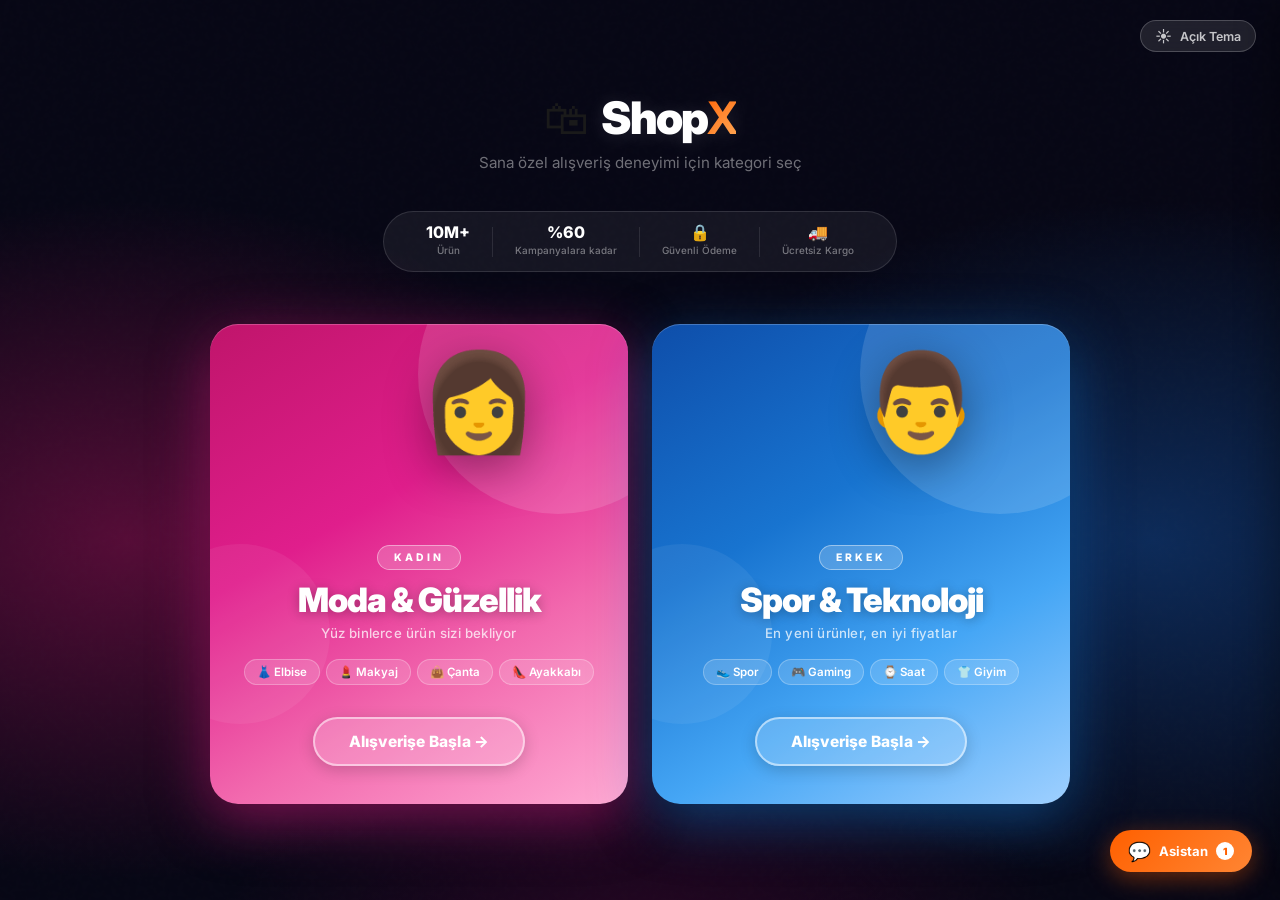
==== index.html @ 01f80be2 "feat: update eye-tracker with background process, calibration overlay and heatmap" ====
﻿<!DOCTYPE html>
<html lang="tr">

<head>
    <meta charset="UTF-8" />
    <meta name="viewport" content="width=device-width, initial-scale=1.0" />
    <meta name="description"
        content="ShopX - Türkiye'nin En Trend E-Ticaret Sitesi. Kadın ve Erkek için binlerce ürün." />
    <title>ShopX – Türkiye'nin En Trend Mağazası</title>
    <link rel="preconnect" href="https://fonts.googleapis.com" />
    <link rel="preconnect" href="https://fonts.gstatic.com" crossorigin />
    <link href="https://fonts.googleapis.com/css2?family=Inter:wght@300;400;500;600;700;800;900&display=swap"
        rel="stylesheet" />
    <link rel="stylesheet" href="style.css" />
</head>

<body>

    <!-- ===================== GENDER SELECTION SCREEN ===================== -->
    <div id="gender-screen" class="gender-screen">

        <!-- Tema Toggle -->
        <button class="gs-theme-toggle" id="gs-theme-toggle" onclick="toggleGenderTheme()" aria-label="Tema değiştir">
            <span class="toggle-icon" id="toggle-icon">☀️</span>
            <span id="toggle-label">Açık Tema</span>
        </button>

        <!-- Logo -->
        <div class="gs-logo">
            <span class="gs-logo-icon">🛍</span>
            <span class="gs-logo-text">Shop<strong>X</strong></span>
        </div>
        <p class="gs-tagline">Sana özel alışveriş deneyimi için kategori seç</p>

        <!-- Trust stats bar -->
        <div class="gs-stats">
            <div class="gs-stat">
                <span class="gs-stat-num">10M+</span>
                <span class="gs-stat-lbl">Ürün</span>
            </div>
            <div class="gs-stat-sep"></div>
            <div class="gs-stat">
                <span class="gs-stat-num">%60</span>
                <span class="gs-stat-lbl">Kampanyalara kadar</span>
            </div>
            <div class="gs-stat-sep"></div>
            <div class="gs-stat">
                <span class="gs-stat-num">🔒</span>
                <span class="gs-stat-lbl">Güvenli Ödeme</span>
            </div>
            <div class="gs-stat-sep"></div>
            <div class="gs-stat">
                <span class="gs-stat-num">🚚</span>
                <span class="gs-stat-lbl">Ücretsiz Kargo</span>
            </div>
        </div>

        <!-- STEP 1: Gender -->
        <div id="gender-step-1" class="gender-step">
            <div class="gender-cards">

                <!-- KADIN -->
                <button type="button" class="gender-card female" id="btn-female" onclick="selectGender('female')"
                    aria-label="Kadın kategorisine gir">
                    <span class="gc-shape gc-s1"></span>
                    <span class="gc-shape gc-s2"></span>
                    <span class="gc-emoji">👩</span>
                    <span class="gc-body">
                        <span class="gc-badge">Kadın</span>
                        <span class="gc-title">Moda &amp; Güzellik</span>
                        <span class="gc-sub">Yüz binlerce ürün sizi bekliyor</span>
                        <span class="gc-tags">
                            <span class="gc-tag">👗 Elbise</span>
                            <span class="gc-tag">💄 Makyaj</span>
                            <span class="gc-tag">👜 Çanta</span>
                            <span class="gc-tag">👠 Ayakkabı</span>
                        </span>
                        <span class="gc-cta">Alışverişe Başla →</span>
                    </span>
                </button>

                <!-- ERKEK -->
                <button type="button" class="gender-card male" id="btn-male" onclick="selectGender('male')"
                    aria-label="Erkek kategorisine gir">
                    <span class="gc-shape gc-s1"></span>
                    <span class="gc-shape gc-s2"></span>
                    <span class="gc-emoji">👨</span>
                    <span class="gc-body">
                        <span class="gc-badge">Erkek</span>
                        <span class="gc-title">Spor &amp; Teknoloji</span>
                        <span class="gc-sub">En yeni ürünler, en iyi fiyatlar</span>
                        <span class="gc-tags">
                            <span class="gc-tag">👟 Spor</span>
                            <span class="gc-tag">🎮 Gaming</span>
                            <span class="gc-tag">⌚ Saat</span>
                            <span class="gc-tag">👕 Giyim</span>
                        </span>
                        <span class="gc-cta">Alışverişe Başla →</span>
                    </span>
                </button>

            </div>
        </div>

        <!-- STEP 2: Budget + Financial Profile -->
        <div id="gender-step-2" class="gender-step hidden">
            <div class="budget-screen">
                <div class="budget-icon" id="budget-gender-icon">💳</div>
                <h2 class="budget-title">Finansal Profilin 👋</h2>
                <p class="budget-subtitle">Harcama limitin aylık gelirine göre otomatik hesaplanır</p>

                <!-- Financial Profile -->
                <div class="gs-financial-section">
                    <div class="gs-fin-header">
                        <span class="gs-fin-icon">📊</span>
                        <div class="gs-fin-header-text">
                            <div class="gs-fin-title">Gelir &amp; Gider Bilgilerin</div>
                            <div class="gs-fin-sub">Net gelirin = Maaş − Kredi ödemesi − Sabit giderler</div>
                        </div>
                        <span class="gs-fin-badge">İsteğe Bağlı</span>
                    </div>
                    <div class="gs-fin-fields">
                        <div class="gs-slider-field">
                            <div class="gs-slider-header">
                                <label class="gs-fin-label">Aylık Net Maaş</label>
                                <span class="gs-slider-val" id="gs-fin-salary-disp">0 TL</span>
                            </div>
                            <input class="gs-slider" type="range" id="gs-fin-salary"
                                min="0" max="500000" step="1000" value="0"
                                oninput="updateSlider(this,'gs-fin-salary-disp')" />
                        </div>
                        <div class="gs-slider-field">
                            <div class="gs-slider-header">
                                <label class="gs-fin-label">Aylık Kredi Ödemesi</label>
                                <span class="gs-slider-val" id="gs-fin-credit-disp">0 TL</span>
                            </div>
                            <input class="gs-slider" type="range" id="gs-fin-credit"
                                min="0" max="50000" step="250" value="0"
                                oninput="updateSlider(this,'gs-fin-credit-disp')" />
                        </div>
                        <div class="gs-slider-field">
                            <div class="gs-slider-header">
                                <label class="gs-fin-label">Aylık Sabit Gider</label>
                                <span class="gs-slider-val" id="gs-fin-debt-disp">0 TL</span>
                            </div>
                            <input class="gs-slider" type="range" id="gs-fin-debt"
                                min="0" max="50000" step="250" value="0"
                                oninput="updateSlider(this,'gs-fin-debt-disp')" />
                        </div>
                        <div class="gs-slider-field">
                            <div class="gs-slider-header">
                                <label class="gs-fin-label">Kredi Limiti</label>
                                <span class="gs-slider-val" id="gs-fin-limit-disp">0 TL</span>
                            </div>
                            <input class="gs-slider" type="range" id="gs-fin-limit"
                                min="0" max="500000" step="5000" value="0"
                                oninput="updateSlider(this,'gs-fin-limit-disp')" />
                        </div>
                    </div>
                </div>

                <button class="budget-confirm-btn active" id="budget-confirm-btn" onclick="goToShopFromBudget()">
                    Alışverişe Başla →
                </button>
                <button class="budget-skip" onclick="goToShopFromBudget()">Finansal bilgilerimi girmek istemiyorum →</button>
            </div>
        </div>

    </div>

    <!-- ===================== MAIN SHOP SCREEN ===================== -->
    <div id="shop-screen" class="shop-screen hidden">

        <!-- HEADER -->
        <header class="header" id="main-header">
            <div class="header-top">
                <div class="container">
                    <div class="header-top-inner">
                        <span class="header-topbar-text"><span id="topbar-ship-text">🚚 Ücretsiz kargo fırsatı</span> &nbsp;|&nbsp; 🔒 Güvenli alışveriş &nbsp;|&nbsp; ⭐ 4.9/5 Müşteri Puanı</span>
                        <div class="header-top-actions">
                            <a href="#" id="link-track" onclick="openOrderTracking(); return false;">Sipariş Takibi</a>
                            <a href="#" id="link-help" onclick="openHelp(); return false;">Yardım</a>
                            <a href="#" id="link-switch-gender" onclick="switchGender(); return false;"
                                class="switch-gender-link">🔄 Kategori Değiştir</a>
                        </div>
                    </div>
                </div>
            </div>

            <div class="header-main">
                <div class="container">
                    <div class="header-main-inner">
                        <div class="logo" id="main-logo" onclick="handleLogoClick()" title="Ana Sayfaya Git">
                            <span class="logo-icon">🛍</span>
                            <span class="logo-text">Shop<strong>X</strong></span>
                            <span class="gender-badge" id="gender-badge"></span>
                        </div>

                        <div class="search-bar" id="search-container">
                            <div class="search-inner">
                                <input type="text" id="search-input" class="search-input"
                                    placeholder="Ürün, kategori veya marka ara..."
                                    oninput="handleSearchInput(this.value)"
                                    onfocus="logAction('Arama kutusuna tıklandı')"
                                    onkeydown="if(event.key==='Enter') doSearch()" aria-label="Ürün ara" />
                                <button class="search-btn" id="search-btn" onclick="doSearch()" aria-label="Ara">
                                    <svg width="20" height="20" viewBox="0 0 24 24" fill="none" stroke="currentColor"
                                        stroke-width="2.5">
                                        <circle cx="11" cy="11" r="8" />
                                        <path d="m21 21-4.35-4.35" />
                                    </svg>
                                </button>
                            </div>
                            <div class="search-suggestions" id="search-suggestions"></div>
                        </div>

                        <div class="header-actions">
                            <div class="header-action-item" id="account-btn" onclick="openAccount()" tabindex="0">
                                <svg width="24" height="24" viewBox="0 0 24 24" fill="none" stroke="currentColor"
                                    stroke-width="2">
                                    <path d="M20 21v-2a4 4 0 0 0-4-4H8a4 4 0 0 0-4 4v2" />
                                    <circle cx="12" cy="7" r="4" />
                                </svg>
                                <span>Hesabım</span>
                            </div>

                            <div class="header-action-item" id="favorites-btn" onclick="openFavorites()" tabindex="0">
                                <div class="action-icon-wrap">
                                    <svg width="24" height="24" viewBox="0 0 24 24" fill="none" stroke="currentColor"
                                        stroke-width="2">
                                        <path
                                            d="M20.84 4.61a5.5 5.5 0 0 0-7.78 0L12 5.67l-1.06-1.06a5.5 5.5 0 0 0-7.78 7.78l1.06 1.06L12 21.23l7.78-7.78 1.06-1.06a5.5 5.5 0 0 0 0-7.78z" />
                                    </svg>
                                    <span class="badge" id="fav-count">0</span>
                                </div>
                                <span>Favoriler</span>
                            </div>

                            <div class="header-action-item cart-action" id="cart-btn" onclick="openCart()" tabindex="0">
                                <div class="action-icon-wrap">
                                    <svg width="24" height="24" viewBox="0 0 24 24" fill="none" stroke="currentColor"
                                        stroke-width="2">
                                        <circle cx="9" cy="21" r="1" />
                                        <circle cx="20" cy="21" r="1" />
                                        <path d="M1 1h4l2.68 13.39a2 2 0 0 0 2 1.61h9.72a2 2 0 0 0 2-1.61L23 6H6" />
                                    </svg>
                                    <span class="badge" id="cart-count">0</span>
                                </div>
                                <span>Sepetim</span>
                            </div>
                        </div>
                    </div>
                </div>
            </div>

            <!-- NAVIGATION -->
            <nav class="nav" id="main-nav" aria-label="Ana Menü">
                <div class="container">
                    <ul class="nav-list" id="nav-list"></ul>
                </div>
            </nav>
        </header>

        <!-- MAIN CONTENT -->
        <main class="main-content" id="main-content">
            <!-- HOME VIEW -->
            <div id="home-view">
                <section class="hero-section" id="hero-section">
                    <div class="banner-slider" id="banner-slider">
                        <div class="banner-slides" id="banner-slides"></div>
                        <button class="slider-btn prev" id="slider-prev" onclick="slideBanner(-1)"
                            aria-label="Önceki">&#8249;</button>
                        <button class="slider-btn next" id="slider-next" onclick="slideBanner(1)"
                            aria-label="Sonraki">&#8250;</button>
                        <div class="slider-dots" id="slider-dots"></div>
                    </div>
                </section>

                <section class="categories-section" id="categories-section">
                    <div class="container">
                        <h2 class="section-title">Kategoriler</h2>
                        <div class="categories-grid" id="categories-grid"></div>
                    </div>
                </section>

                <section class="flash-sale-section" id="flash-sale">
                    <div class="container">
                        <div class="flash-header">
                            <div class="flash-title-group">
                                <span class="flash-icon">⚡</span>
                                <h2 class="flash-title">Flaş İndirim</h2>
                            </div>
                            <div class="countdown" id="countdown">
                                <div class="countdown-unit"><span id="cd-h">03</span><small>SA</small></div>
                                <div class="countdown-sep">:</div>
                                <div class="countdown-unit"><span id="cd-m">24</span><small>DK</small></div>
                                <div class="countdown-sep">:</div>
                                <div class="countdown-unit"><span id="cd-s">00</span><small>SN</small></div>
                            </div>
                            <a href="#" class="section-see-all" id="flash-see-all"
                                onclick="showCategoryPage('flash', 'Flaş İndirim'); return false;">Tümünü Gör →</a>
                        </div>
                        <div class="products-grid" id="flash-products-grid"></div>
                    </div>
                </section>

                <section class="products-section" id="recommended-section">
                    <div class="container">
                        <div class="section-header">
                            <h2 class="section-title" id="recommended-title">Sana Özel Öneriler</h2>
                            <a href="#" class="section-see-all" id="rec-see-all"
                                onclick="showCategoryPage('recommended','Önerilen Ürünler'); return false;">Tümünü Gör
                                →</a>
                        </div>
                        <div class="products-grid" id="recommended-products-grid"></div>
                    </div>
                </section>

                <section class="promo-section" id="promo-section">
                    <div class="container">
                        <div class="promo-grid" id="promo-grid"></div>
                    </div>
                </section>

                <section class="products-section" id="more-products-section">
                    <div class="container">
                        <div class="section-header">
                            <h2 class="section-title">Çok Satanlar</h2>
                            <a href="#" class="section-see-all" id="more-see-all"
                                onclick="showCategoryPage('bestseller','Çok Satanlar'); return false;">Tümünü Gör →</a>
                        </div>
                        <div class="products-grid" id="more-products-grid"></div>
                    </div>
                </section>

                <!-- BUDGET BANNER -->
                <section class="budget-banner-section" id="budget-banner-section">
                    <div class="container">
                        <div class="budget-banner" id="budget-banner-box" onclick="openBudgetFilterModal()">
                            <div class="budget-banner-text">
                                <strong id="budget-banner-label">💰 Bütçene Göre Ürünler</strong>
                                <span id="budget-banner-sub">Bütçe tercihin güncellemek için tıkla</span>
                            </div>
                            <button class="budget-change-btn">Bütçeni Güncelle →</button>
                        </div>
                        <button class="financial-profile-btn" onclick="event.stopPropagation();openFinancialModal()">💳 Finansal Profil</button>
                    </div>
                </section>
            </div>

            <!-- CATEGORY / SEARCH RESULTS VIEW -->
            <div id="category-view" class="hidden">
                <div class="container">
                    <div class="category-view-header">
                        <button class="back-btn" id="back-btn" onclick="goHome()">
                            ← <span id="back-label">Ana Sayfa</span>
                        </button>
                        <h2 class="category-view-title" id="category-view-title">Kategori</h2>
                        <div class="sort-filter-row">
                            <select class="sort-select" id="sort-select" onchange="sortProducts(this.value)">
                                <option value="default">Varsayılan Sıralama</option>
                                <option value="price-asc">Fiyat: Düşükten Yükseğe</option>
                                <option value="price-desc">Fiyat: Yüksekten Düşüğe</option>
                                <option value="rating">En Yüksek Puan</option>
                                <option value="reviews">En Çok Değerlendirilen</option>
                            </select>
                            <span class="product-count-label" id="product-count-label">0 ürün</span>
                        </div>
                    </div>
                    <div class="products-grid products-grid-wide" id="category-products-grid"></div>
                </div>
            </div>
        </main>

        <!-- FOOTER -->
        <footer class="footer" id="main-footer">
            <div class="container">
                <div class="footer-grid">
                    <div class="footer-col">
                        <div class="logo" onclick="goHome()">
                            <span class="logo-icon">🛍</span>
                            <span class="logo-text">Shop<strong>X</strong></span>
                        </div>
                        <p class="footer-desc">Türkiye'nin en trend e-ticaret platformu. Milyonlarca ürün, güvenli
                            alışveriş.</p>
                    </div>
                    <div class="footer-col">
                        <h4>Kurumsal</h4>
                        <ul>
                            <li><a href="#" onclick="openInfoModal('about'); return false;">Hakkımızda</a></li>
                            <li><a href="#" onclick="openInfoModal('career'); return false;">Kariyer</a></li>
                            <li><a href="#" onclick="openInfoModal('press'); return false;">Basın</a></li>
                            <li><a href="#" onclick="openInfoModal('investor'); return false;">Yatırımcı İlişkileri</a>
                            </li>
                        </ul>
                    </div>
                    <div class="footer-col">
                        <h4>Yardım</h4>
                        <ul>
                            <li><a href="#" onclick="openOrderTracking(); return false;">Sipariş Takibi</a></li>
                            <li><a href="#" onclick="openInfoModal('return'); return false;">İade &amp; Değişim</a></li>
                            <li><a href="#" onclick="openHelp(); return false;">Sık Sorulan Sorular</a></li>
                            <li><a href="#" onclick="openInfoModal('contact'); return false;">İletişim</a></li>
                        </ul>
                    </div>
                    <div class="footer-col">
                        <h4>Güvenli Ödeme</h4>
                        <div class="payment-badges">
                            <span class="payment-badge">💳 Kredi Kartı</span>
                            <span class="payment-badge">🏦 Havale</span>
                            <span class="payment-badge">💰 Kapıda</span>
                            <span class="payment-badge">📱 Mobil</span>
                        </div>
                    </div>
                </div>
                <div class="footer-bottom">
                    <p>© 2026 ShopX. Tüm hakları saklıdır.</p>
                    <div class="footer-links">
                        <a href="#" onclick="openInfoModal('privacy'); return false;">Gizlilik Politikası</a>
                        <a href="#" onclick="openInfoModal('kvkk'); return false;">KVKK</a>
                        <a href="#" onclick="openInfoModal('terms'); return false;">Kullanım Koşulları</a>
                    </div>
                </div>
            </div>
        </footer>

    </div><!-- end shop-screen -->

    <!-- ===================== CART DRAWER ===================== -->
    <div class="drawer-overlay" id="cart-overlay" onclick="closeCart()"></div>
    <aside class="drawer" id="cart-drawer" aria-label="Sepetim">
        <div class="drawer-header">
            <h3>🛒 Sepetim</h3>
            <button class="drawer-close" id="cart-close" onclick="closeCart()">✕</button>
        </div>
        <div class="drawer-body" id="cart-body">
            <div class="empty-state" id="cart-empty">
                <span class="empty-icon">🛒</span>
                <p>Sepetiniz boş</p>
                <span>Ürün eklemek için alışverişe başlayın</span>
            </div>
            <div id="cart-items"></div>
        </div>
        <div class="drawer-footer" id="cart-footer">
            <div id="cart-tier-banner" class="cart-tier-banner" style="display:none"></div>
            <div class="cart-coupon-section">
                <div class="coupon-input-row">
                    <input type="text" id="coupon-input" class="coupon-input" placeholder="Kupon kodu (SHOPX10, KARGO...)" oninput="this.value=this.value.toUpperCase()" onkeydown="if(event.key==='Enter')applyCoupon()" />
                    <button class="coupon-apply-btn" onclick="applyCoupon()">Uygula</button>
                </div>
                <div id="coupon-status"></div>
            </div>
            <div id="cart-gift-section" class="cart-gift-section" style="display:none"></div>
            <div class="cart-summary">
                <div class="cart-summary-row"><span>Ürün Toplamı</span><span id="cart-subtotal">0 TL</span></div>
                <div id="cart-discount-rows"></div>
                <div class="cart-summary-row"><span>Kargo</span><span id="cart-shipping" class="free-shipping">Ücretsiz</span></div>
                <div class="cart-summary-row total-row"><span>Toplam</span><strong id="cart-total-price">0 TL</strong></div>
            </div>
            <div id="cart-financial-impact" class="cart-financial-impact" style="display:none"></div>
            <button class="checkout-btn" id="checkout-btn" onclick="openCheckout()">Ödemeye Geç →</button>
        </div>
    </aside>

    <!-- ===================== FAVORITES DRAWER ===================== -->
    <div class="drawer-overlay" id="fav-overlay" onclick="closeFavorites()"></div>
    <aside class="drawer" id="fav-drawer" aria-label="Favorilerim">
        <div class="drawer-header">
            <h3>❤️ Favorilerim</h3>
            <button class="drawer-close" id="fav-close" onclick="closeFavorites()">✕</button>
        </div>
        <div class="drawer-body" id="fav-body">
            <div class="empty-state" id="fav-empty">
                <span class="empty-icon">❤️</span>
                <p>Favori listeniz boş</p>
                <span>Beğendiğin ürünleri kaydet</span>
            </div>
            <div id="fav-items"></div>
        </div>
    </aside>

    <!-- ===================== PRODUCT MODAL ===================== -->
    <div class="modal-overlay" id="product-overlay" onclick="closeProduct()"></div>
    <div class="product-modal" id="product-modal" role="dialog">
        <button class="modal-close" id="product-modal-close" onclick="closeProduct()">✕</button>
        <div class="product-modal-inner" id="product-modal-inner"></div>
    </div>

    <!-- ===================== CHECKOUT MODAL ===================== -->
    <div class="modal-overlay" id="checkout-overlay" onclick="closeCheckout()"></div>
    <div class="checkout-modal" id="checkout-modal" role="dialog" aria-label="Ödeme" style="display:none">
        <button class="modal-close" id="checkout-close" onclick="closeCheckout()">✕</button>
        <div class="checkout-inner">
            <div class="checkout-steps" id="checkout-steps">
                <div class="checkout-step active" id="cstep-1"><span class="step-num">1</span><span
                        class="step-lbl">Sepet</span></div>
                <div class="checkout-step-line"></div>
                <div class="checkout-step" id="cstep-2"><span class="step-num">2</span><span
                        class="step-lbl">Adres</span></div>
                <div class="checkout-step-line"></div>
                <div class="checkout-step" id="cstep-3"><span class="step-num">3</span><span
                        class="step-lbl">Ödeme</span></div>
                <div class="checkout-step-line"></div>
                <div class="checkout-step" id="cstep-4"><span class="step-num">✓</span><span
                        class="step-lbl">Onay</span></div>
            </div>
            <div id="checkout-body"></div>
        </div>
    </div>

    <!-- ===================== HELP MODAL ===================== -->
    <div class="modal-overlay" id="help-overlay" onclick="closeHelp()"></div>
    <div class="help-modal" id="help-modal" role="dialog" aria-label="Yardım" style="display:none">
        <button class="modal-close" onclick="closeHelp()">✕</button>
        <h2 class="help-title">🙋 Yardım Merkezi</h2>
        <div class="help-tabs">
            <button class="help-tab active" onclick="switchHelpTab('faq', this)">SSS</button>
            <button class="help-tab" onclick="switchHelpTab('shipping', this)">Kargo</button>
            <button class="help-tab" onclick="switchHelpTab('return', this)">İade</button>
            <button class="help-tab" onclick="switchHelpTab('contact', this)">İletişim</button>
        </div>
        <div id="help-content"></div>
        <div class="help-dev-section" id="help-dev-section">
            <button class="dev-log-btn" id="dev-log-btn" onclick="openLogPanel(); closeHelp();">
                📊 Sistem Aktivite Raporu
            </button>
        </div>
    </div>

    <!-- ===================== ORDER TRACKING MODAL ===================== -->
    <div class="modal-overlay" id="tracking-overlay" onclick="closeOrderTracking()"></div>
    <div class="info-modal" id="tracking-modal" role="dialog" style="display:none">
        <button class="modal-close" onclick="closeOrderTracking()">✕</button>
        <div id="tracking-content"></div>
    </div>

    <!-- ===================== INFO MODAL ===================== -->
    <div class="modal-overlay" id="info-overlay" onclick="closeInfoModal()"></div>
    <div class="info-modal" id="info-modal" role="dialog" style="display:none">
        <button class="modal-close" onclick="closeInfoModal()">✕</button>
        <div id="info-content"></div>
    </div>

    <!-- ===================== ACCOUNT MODAL ===================== -->
    <div class="modal-overlay" id="account-overlay" onclick="closeAccount()"></div>
    <div class="info-modal" id="account-modal" role="dialog" style="display:none">
        <button class="modal-close" onclick="closeAccount()">✕</button>
        <div id="account-content"></div>
    </div>

    <!-- ===================== BUDGET FILTER MODAL ===================== -->
    <div class="modal-overlay" id="budget-filter-overlay" onclick="closeBudgetFilterModal()"></div>
    <div class="info-modal" id="budget-filter-modal" role="dialog" style="display:none">
        <button class="modal-close" onclick="closeBudgetFilterModal()">✕</button>
        <div id="budget-filter-content"></div>
    </div>

    <!-- ===================== PURPOSE MODAL ===================== -->
    <div class="modal-overlay" id="purpose-overlay" onclick="closePurposeModal()"></div>
    <div class="purpose-modal info-modal" id="purpose-modal" role="dialog" style="display:none">
        <button class="modal-close" onclick="closePurposeModal()">✕</button>
        <div id="purpose-content"></div>
    </div>

    <!-- ===================== FINANCIAL MODAL ===================== -->
    <div class="modal-overlay" id="financial-overlay" onclick="closeFinancialModal()"></div>
    <div class="info-modal" id="financial-modal" role="dialog" style="display:none">
        <button class="modal-close" onclick="closeFinancialModal()">✕</button>
        <div id="financial-content"></div>
    </div>

    <!-- ===================== FLASH SALE POPUP ===================== -->
    <div class="flash-popup" id="flash-popup" style="display:none">
        <div class="flash-popup-header">
            <span class="flash-popup-tag">⚡ FLAŞ İNDİRİM</span>
            <button class="flash-popup-close" onclick="closeFlashPopup()">✕</button>
        </div>
        <div class="flash-popup-body" id="flash-popup-body"></div>
        <div class="flash-popup-footer">
            <div class="flash-popup-timer">
                Bu teklif <span id="flash-popup-timer">02:00</span> içinde sona eriyor!
            </div>
        </div>
    </div>

    <!-- ===================== LOG PANEL (HIDDEN – dev only) ===================== -->
    <div class="log-panel" id="log-panel" style="display:none">
        <div class="log-panel-header">
            <div class="log-panel-title">
                <span>📊 Sistem Aktivite Raporu</span>
                <span class="log-live-dot"></span>
                <span class="log-live-text">CANLI</span>
            </div>
            <div class="log-panel-actions">
                <button class="log-action-btn" id="log-filter-btn" onclick="toggleLogFilter()">🔽 Filtrele</button>
                <button class="log-action-btn" id="log-export-btn" onclick="exportLogs()">⬇ İndir</button>
                <button class="log-action-btn" id="log-clear-btn" onclick="clearLogs()">🗑 Temizle</button>
                <button class="log-panel-close" id="log-panel-close" onclick="closeLogPanel()">✕</button>
            </div>
        </div>
        <div class="log-filter-bar" id="log-filter-bar">
            <button class="log-filter-chip active" data-filter="all" onclick="filterLogs('all', this)">Tümü</button>
            <button class="log-filter-chip" data-filter="navigation"
                onclick="filterLogs('navigation', this)">Navigasyon</button>
            <button class="log-filter-chip" data-filter="product" onclick="filterLogs('product', this)">Ürün</button>
            <button class="log-filter-chip" data-filter="cart" onclick="filterLogs('cart', this)">Sepet</button>
            <button class="log-filter-chip" data-filter="search" onclick="filterLogs('search', this)">Arama</button>
            <button class="log-filter-chip" data-filter="ui" onclick="filterLogs('ui', this)">UI</button>
            <button class="log-filter-chip" data-filter="system" onclick="filterLogs('system', this)">Sistem</button>
        </div>
        <div class="log-entries" id="log-entries"></div>
        <div class="log-panel-footer">
            <span id="log-total-count">0 log kaydı</span>
            <span id="log-session-time">Oturum: 00:00</span>
        </div>
    </div>

    <!-- ===================== COMPARE FLOATING BAR ===================== -->
    <div class="compare-bar" id="compare-bar" style="display:none">
        <div class="compare-bar-inner">
            <span class="compare-bar-label">⚖️ Karşılaştır (<span id="compare-count">0</span>/3)</span>
            <div class="compare-bar-items" id="compare-bar-items"></div>
            <div class="compare-bar-actions">
                <button class="compare-btn-go" onclick="openCompareModal()">Karşılaştır</button>
                <button class="compare-btn-clear" onclick="clearCompare()">Temizle</button>
            </div>
        </div>
    </div>

    <!-- ===================== COMPARE MODAL ===================== -->
    <div class="modal-overlay" id="compare-overlay" onclick="closeCompareModal()"></div>
    <div class="compare-modal" id="compare-modal" role="dialog" style="display:none">
        <button class="modal-close" onclick="closeCompareModal()">✕</button>
        <div id="compare-content"></div>
    </div>

    <!-- ===================== BUDGET TRACKER BAR ===================== -->
    <div id="budget-tracker-bar" class="budget-tracker-bar">
        <div class="btb-handle"></div>
        <div class="btb-inner">

            <!-- Normal / uyarı durumu -->
            <div class="btb-progress-state" id="btb-progress-state">
                <div class="btb-top-row">
                    <div class="btb-left">
                        <span class="btb-state-icon" id="btb-icon">💰</span>
                        <div class="btb-text-group">
                            <span class="btb-title">Günlük Bütçe</span>
                            <span class="btb-subtitle" id="btb-subtitle">Bütçe takibi aktif</span>
                        </div>
                    </div>
                    <div class="btb-right">
                        <span class="btb-amounts" id="btb-amounts">0 TL</span>
                        <span class="btb-pct" id="btb-pct">%0</span>
                    </div>
                </div>
                <div class="btb-track">
                    <div class="btb-fill" id="btb-fill"></div>
                </div>
                <div class="btb-credit-line" id="btb-credit-line" style="display:none"></div>
            </div>

            <!-- Limit aşıldı durumu -->
            <div class="btb-exceeded-state" id="btb-exceeded-state">
                <div class="btb-warn-left">
                    <div class="btb-warn-badge">⚠️</div>
                    <div>
                        <span class="btb-warn-title">Günlük bütçeni aştın!</span>
                        <span class="btb-warn-sub" id="btb-over-msg">0 TL fazla harcama</span>
                    </div>
                </div>
                <div class="btb-warn-actions">
                    <button class="btb-upgrade-btn" onclick="openBudgetUpgradeModal()">
                        Profili Düzenle ✏️
                    </button>
                    <button class="btb-checkout-btn" onclick="openCheckout()">
                        Ödemeye Geç →
                    </button>
                </div>
            </div>

        </div>
    </div>

    <!-- ===================== BUDGET UPGRADE MODAL ===================== -->
    <div class="modal-overlay" id="budget-upgrade-overlay" onclick="closeBudgetUpgradeModal()"></div>
    <div class="budget-upgrade-modal" id="budget-upgrade-modal" style="display:none">
        <div class="bum-handle"></div>
        <button class="modal-close bum-close" onclick="closeBudgetUpgradeModal()">✕</button>
        <div id="budget-upgrade-content"></div>
    </div>

    <!-- TOAST -->
    <div class="toast-container" id="toast-container"></div>

    <!-- ===================== SANAL ASİSTAN ===================== -->
    <button class="va-toggle" id="va-toggle" onclick="toggleAssistant()" aria-label="Sanal Asistan">
        <span class="va-toggle-icon">💬</span>
        <span class="va-toggle-label">Asistan</span>
        <span class="va-badge" id="va-badge">1</span>
    </button>

    <div class="va-panel" id="va-panel">
        <div class="va-header">
            <div class="va-avatar-wrap">
                <div class="va-avatar">🤖</div>
                <span class="va-online-dot"></span>
            </div>
            <div class="va-header-info">
                <div class="va-name">ShopX Asistanı</div>
                <div class="va-status">● Çevrimiçi · Hızlı yanıt</div>
            </div>
            <button class="va-close-btn" onclick="closeAssistant()" aria-label="Kapat">✕</button>
        </div>
        <div class="va-messages" id="va-messages"></div>
        <div class="va-quick-replies" id="va-quick-replies"></div>
        <div class="va-input-row">
            <input type="text" class="va-input" id="va-input" placeholder="Mesajınızı yazın..." onkeydown="if(event.key==='Enter')sendVAMessage()" />
            <button class="va-send-btn" onclick="sendVAMessage()">
                <svg width="18" height="18" viewBox="0 0 24 24" fill="none" stroke="currentColor" stroke-width="2.5"><line x1="22" y1="2" x2="11" y2="13"/><polygon points="22 2 15 22 11 13 2 9 22 2"/></svg>
            </button>
        </div>
    </div>

    <!-- ===================== EYE-TRACKER KALİBRASYON OVERLAY ===================== -->
    <div id="et-calib-overlay" style="display:none">

        <!-- Geri sayım ekranı (ilk 3 sn) -->
        <div id="et-countdown-screen">
            <div class="et-cd-title">Göz Takibi Kalibrasyonu</div>
            <div class="et-cd-msg">Lütfen <strong>ekranın ortasına</strong> bakın</div>
            <div class="et-cd-num" id="et-cd-num">3</div>
            <div class="et-cd-sub">Göz takibi sistemi kalibre ediliyor…</div>
        </div>

        <!-- Nokta tıklama talimatları (geri sayım biter) -->
        <div id="et-dot-screen" style="display:none">
            <div class="et-calib-inner">
                <div class="et-calib-logo">Eye Tracker <span>Calibration</span></div>
                <div class="et-calib-instructions">
                    <p>Her noktaya <strong>5 kez</strong> tıklayın — tıklarken o noktaya bakın.</p>
                    <p class="et-calib-sub">Nokta sarıya dönünce tamamdır.</p>
                </div>
                <!-- Önerilen sıra: merkez → üst (sol/orta/sağ) → alt (sol/orta/sağ) -->
                <div class="et-order-guide">
                    <div class="et-og-cell">2</div><div class="et-og-cell">3</div><div class="et-og-cell">4</div>
                    <div class="et-og-empty"></div><div class="et-og-center">★1</div><div class="et-og-empty"></div>
                    <div class="et-og-cell">5</div><div class="et-og-cell">6</div><div class="et-og-cell">7</div>
                </div>
                <div class="et-calib-progress">
                    <span id="et-calib-done">0</span> / 7 nokta tamamlandı
                </div>
            </div>
        </div>

        <!-- 7 Kalibrasyon noktası: merkez + üst satır + alt satır -->
        <div class="et-dot et-dot-locked" id="et-dot-0" onclick="etDotClick(0)" style="left:5%;top:8%"></div>
        <div class="et-dot et-dot-locked" id="et-dot-1" onclick="etDotClick(1)" style="left:50%;top:8%"></div>
        <div class="et-dot et-dot-locked" id="et-dot-2" onclick="etDotClick(2)" style="left:95%;top:8%"></div>
        <div class="et-dot et-dot-center" id="et-dot-4" onclick="etDotClick(4)" style="left:50%;top:50%"></div>
        <div class="et-dot et-dot-locked" id="et-dot-6" onclick="etDotClick(6)" style="left:5%;top:92%"></div>
        <div class="et-dot et-dot-locked" id="et-dot-7" onclick="etDotClick(7)" style="left:50%;top:92%"></div>
        <div class="et-dot et-dot-locked" id="et-dot-8" onclick="etDotClick(8)" style="left:95%;top:92%"></div>
        <!-- dot-3 ve dot-5 (orta sol/sağ) kaldırıldı -->
    </div>

    <style>
    #et-calib-overlay {
        position: fixed;
        inset: 0;
        background: rgba(10, 12, 20, 0.96);
        z-index: 99999;
        cursor: crosshair;
    }
    /* ── Geri sayım ekranı ── */
    #et-countdown-screen {
        position: absolute;
        top: 50%; left: 50%;
        transform: translate(-50%, -50%);
        text-align: center;
        pointer-events: none;
    }
    .et-cd-title {
        font-size: 1.3rem; font-weight: 800;
        color: #fff; letter-spacing: .05em;
        text-transform: uppercase; margin-bottom: 12px;
    }
    .et-cd-msg {
        font-size: 1.1rem; color: #e0e0e0; margin-bottom: 20px;
    }
    .et-cd-msg strong { color: #4fc3f7; }
    .et-cd-num {
        font-size: 5rem; font-weight: 900;
        color: #4fc3f7; line-height: 1;
        animation: etCdPulse 1s ease-in-out infinite;
        margin-bottom: 16px;
    }
    .et-cd-sub { font-size: .85rem; color: #607d8b; font-style: italic; }
    @keyframes etCdPulse {
        0%, 100% { transform: scale(1); opacity: 1; }
        50%       { transform: scale(1.15); opacity: .75; }
    }
    /* ── Sıra rehberi ── */
    .et-order-guide {
        display: grid;
        grid-template-columns: repeat(3, 36px);
        gap: 6px;
        margin: 8px auto;
    }
    .et-og-cell, .et-og-center {
        width: 36px; height: 36px; border-radius: 50%;
        display: flex; align-items: center; justify-content: center;
        font-size: .75rem; font-weight: 700;
    }
    .et-og-cell  { background: rgba(229,57,53,.35); color: #ef9a9a; border: 1px solid rgba(229,57,53,.5); }
    .et-og-center{ background: rgba(79,195,247,.3); color: #4fc3f7; border: 2px solid #4fc3f7; font-size: .8rem; }
    .et-og-empty { width: 36px; height: 36px; }

    /* ── Nokta ekranı inner ── */
    #et-dot-screen { width: 100%; height: 100%; }
    .et-calib-inner {
        position: absolute;
        top: 50%; left: 50%;
        transform: translate(-50%, -50%);
        display: flex;
        flex-direction: column;
        align-items: center;
        gap: 12px;
        pointer-events: none;
    }
    .et-calib-logo {
        font-size: 1.5rem;
        font-weight: 800;
        color: #fff;
        letter-spacing: .04em;
        text-transform: uppercase;
    }
    .et-calib-logo span { color: #4fc3f7; }
    .et-calib-camera-wrap {
        position: relative;
        width: 220px;
        height: 160px;
        border-radius: 10px;
        overflow: hidden;
        border: 2px solid rgba(79,195,247,.5);
        background: #111;
    }
    #et-calib-video {
        width: 100%;
        height: 100%;
        object-fit: cover;
        transform: scaleX(-1);
    }
    .et-calib-cam-label {
        position: absolute;
        bottom: 5px;
        left: 8px;
        font-size: 0.65rem;
        color: rgba(79,195,247,.8);
        letter-spacing: .05em;
    }
    .et-calib-instructions {
        text-align: center;
        color: #e0e0e0;
        max-width: 380px;
    }
    .et-calib-instructions p { margin: 4px 0; font-size: .95rem; line-height: 1.5; }
    .et-calib-instructions strong { color: #4fc3f7; }
    .et-calib-sub { font-style: italic; color: #90caf9 !important; font-size: .85rem !important; }
    .et-calib-progress {
        font-size: .9rem;
        color: #aaa;
        margin-top: 4px;
    }
    .et-calib-progress span { color: #4fc3f7; font-weight: 700; font-size: 1.1rem; }

    /* Kalibrasyon noktaları */
    .et-dot {
        position: fixed;
        width: 26px;
        height: 26px;
        border-radius: 50%;
        background: #e53935;
        border: 3px solid rgba(255,255,255,.4);
        transform: translate(-50%, -50%);
        cursor: pointer;
        transition: background .25s, transform .15s, box-shadow .25s;
        box-shadow: 0 0 0 0 rgba(229,57,53,.6);
        display: flex;
        align-items: center;
        justify-content: center;
        font-size: .65rem;
        font-weight: 700;
        color: #fff;
        user-select: none;
    }
    .et-dot:hover { transform: translate(-50%, -50%) scale(1.25); }
    .et-dot.et-dot-active {
        animation: etPulse .4s ease;
        background: #ef5350;
    }
    .et-dot.et-dot-done {
        background: #fdd835 !important;
        border-color: rgba(255,255,255,.7);
        box-shadow: 0 0 12px 4px rgba(253,216,53,.5);
        cursor: default;
        pointer-events: none;
    }
    /* Merkez nokta — öne çıkar */
    .et-dot.et-dot-center {
        width: 34px; height: 34px;
        background: #4fc3f7;
        border: 3px solid #fff;
        box-shadow: 0 0 14px 4px rgba(79,195,247,.6);
        animation: etCenterPulse 1.2s ease-in-out infinite;
    }
    @keyframes etCenterPulse {
        0%, 100% { box-shadow: 0 0 14px 4px rgba(79,195,247,.6); }
        50%       { box-shadow: 0 0 22px 8px rgba(79,195,247,.9); }
    }
    /* Kilitli noktalar — geri sayım bitince aktif olur */
    .et-dot.et-dot-locked {
        opacity: 0.25;
        pointer-events: none;
    }
    @keyframes etPulse {
        0%   { transform: translate(-50%,-50%) scale(1); }
        50%  { transform: translate(-50%,-50%) scale(1.4); }
        100% { transform: translate(-50%,-50%) scale(1); }
    }
    </style>

    <script src="https://cdn.socket.io/4.7.5/socket.io.min.js"></script>
    <script src="app.js"></script>
</body>

</html>
---- style.css ----
/* ============================================================
   SHOPX – Premium E-Commerce Design (Hepsiburada Style)
   ============================================================ */

@import url('https://fonts.googleapis.com/css2?family=Inter:wght@300;400;500;600;700;800;900&display=swap');

/* ============================================================
   CSS CUSTOM PROPERTIES
   ============================================================ */
:root {
  --font: 'Inter', sans-serif;
  --radius-xs: 4px;
  --radius-sm: 8px;
  --radius-md: 12px;
  --radius-lg: 16px;
  --radius-xl: 24px;
  --shadow-xs: 0 1px 4px rgba(0,0,0,0.06);
  --shadow-sm: 0 2px 10px rgba(0,0,0,0.08);
  --shadow-md: 0 6px 24px rgba(0,0,0,0.11);
  --shadow-lg: 0 16px 48px rgba(0,0,0,0.16);
  --shadow-hover: 0 8px 32px rgba(255,96,0,0.18);
  --transition: 0.22s cubic-bezier(0.4,0,0.2,1);

  /* Neutral */
  --bg: #f5f5f5;
  --surface: #ffffff;
  --surface-2: #fafafa;
  --border: #e8e8e8;
  --border-light: #f0f0f0;
  --text-primary: #1a1a1a;
  --text-secondary: #555555;
  --text-muted: #999999;

  /* Brand — Orange (Hepsiburada style) */
  --accent: #FF6000;
  --accent-hover: #e55500;
  --accent-light: #fff3eb;
  --accent-gradient: linear-gradient(135deg, #FF6000 0%, #ff8533 100%);

  /* Red for discounts */
  --red: #E53935;
  --red-bg: #fdecea;

  /* Green for free shipping */
  --green: #2e7d32;
  --green-bg: #e8f5e9;

  --header-height: 60px;
}

/* ===== FEMALE THEME ===== */
body.theme-female {
  --accent: #D81B7E;
  --accent-hover: #b5176a;
  --accent-light: #fce4f4;
  --accent-gradient: linear-gradient(135deg, #D81B7E 0%, #f06bba 100%);
  --shadow-hover: 0 8px 32px rgba(216,27,126,0.18);
}

/* ===== MALE THEME ===== */
body.theme-male {
  --accent: #1565C0;
  --accent-hover: #0d47a1;
  --accent-light: #e3f0ff;
  --accent-gradient: linear-gradient(135deg, #1565C0 0%, #1e88e5 100%);
  --shadow-hover: 0 8px 32px rgba(21,101,192,0.18);
}

/* ============================================================
   RESET & BASE
   ============================================================ */
*, *::before, *::after {
  box-sizing: border-box;
  margin: 0;
  padding: 0;
}

html { scroll-behavior: smooth; }

body {
  font-family: var(--font);
  background: var(--bg);
  color: var(--text-primary);
  font-size: 14px;
  line-height: 1.6;
  -webkit-font-smoothing: antialiased;
  overflow-x: hidden;
}

a { text-decoration: none; color: inherit; }
ul { list-style: none; }
button { font-family: var(--font); cursor: pointer; border: none; background: none; }
img { max-width: 100%; display: block; }

.hidden { display: none !important; }

.container {
  max-width: 1280px;
  margin: 0 auto;
  padding: 0 20px;
}

/* ============================================================
   GENDER SELECTION SCREEN
   ============================================================ */
.gender-screen {
  min-height: 100vh;
  background: #060614;
  display: flex;
  flex-direction: column;
  align-items: center;
  justify-content: center;
  padding: 48px 24px;
  position: relative;
  overflow: hidden;
}

.gender-screen::before {
  content: '';
  position: absolute;
  inset: 0;
  background:
    radial-gradient(ellipse 70% 65% at 10% 60%, rgba(213,20,110,0.38) 0%, transparent 58%),
    radial-gradient(ellipse 70% 65% at 90% 60%, rgba(21,101,200,0.38) 0%, transparent 58%),
    radial-gradient(ellipse 55% 40% at 50% 105%, rgba(120,0,70,0.28) 0%, transparent 60%);
  pointer-events: none;
  z-index: 0;
}

.gender-screen::after {
  content: '';
  position: absolute;
  inset: 0;
  background-image: url("data:image/svg+xml,%3Csvg viewBox='0 0 200 200' xmlns='http://www.w3.org/2000/svg'%3E%3Cfilter id='n'%3E%3CfeTurbulence type='fractalNoise' baseFrequency='0.75' numOctaves='4' stitchTiles='stitch'/%3E%3C/filter%3E%3Crect width='100%25' height='100%25' filter='url(%23n)' opacity='0.04'/%3E%3C/svg%3E");
  pointer-events: none;
  z-index: 0;
  opacity: 0.35;
}

.gender-screen > * { position: relative; z-index: 1; }

/* Logo */
.gs-logo {
  display: flex;
  align-items: center;
  gap: 12px;
  margin-bottom: 10px;
}

.gs-logo-icon { font-size: 2.8rem; line-height: 1; }

.gs-logo-text {
  font-size: 2.8rem;
  font-weight: 900;
  color: #fff;
  letter-spacing: -2px;
  line-height: 1;
  text-shadow: 0 2px 20px rgba(255,255,255,0.12);
}

.gs-logo-text strong {
  background: linear-gradient(135deg, #FF6000, #ffaa55);
  -webkit-background-clip: text;
  -webkit-text-fill-color: transparent;
  background-clip: text;
}

.gs-tagline {
  color: rgba(255,255,255,0.42);
  font-size: 0.95rem;
  margin-bottom: 36px;
  text-align: center;
}

/* Trust stats */
.gs-stats {
  display: flex;
  align-items: center;
  background: rgba(255,255,255,0.06);
  border: 1px solid rgba(255,255,255,0.12);
  border-radius: 60px;
  padding: 12px 20px;
  margin-bottom: 52px;
  gap: 0;
}

.gs-stat {
  display: flex;
  flex-direction: column;
  align-items: center;
  padding: 0 22px;
  gap: 3px;
  min-width: 80px;
}

.gs-stat-num {
  font-size: 1rem;
  font-weight: 800;
  color: #fff;
  line-height: 1;
}

.gs-stat-lbl {
  font-size: 0.62rem;
  color: rgba(255,255,255,0.42);
  white-space: nowrap;
  font-weight: 500;
}

.gs-stat-sep {
  width: 1px;
  height: 30px;
  background: rgba(255,255,255,0.1);
  flex-shrink: 0;
}

/* Gender Cards */
.gender-cards {
  display: flex;
  gap: 24px;
  width: 100%;
  max-width: 860px;
}

.gender-card {
  flex: 1;
  min-height: 480px;
  border-radius: 28px;
  border: none;
  cursor: pointer;
  position: relative;
  overflow: hidden;
  display: flex;
  flex-direction: column;
  align-items: center;
  justify-content: flex-end;
  padding: 44px 32px 38px;
  font-family: var(--font);
  transition: transform 0.38s cubic-bezier(0.34,1.56,0.64,1), box-shadow 0.38s ease;
  user-select: none;
  outline: none;
  text-align: center;
}

.gender-card.female {
  background: linear-gradient(150deg, #c0156b 0%, #e01e8c 38%, #f269ae 68%, #ffaad3 100%) !important;
  box-shadow: 0 16px 56px rgba(224,30,140,0.5), 0 6px 20px rgba(0,0,0,0.32), inset 0 1px 0 rgba(255,255,255,0.22);
}

.gender-card.male {
  background: linear-gradient(150deg, #0e4eaa 0%, #1874d0 38%, #45a6f5 68%, #9fd0ff 100%) !important;
  box-shadow: 0 16px 56px rgba(21,116,208,0.5), 0 6px 20px rgba(0,0,0,0.32), inset 0 1px 0 rgba(255,255,255,0.22);
}

.gender-card:hover { transform: translateY(-12px) scale(1.02); }

.gender-card.female:hover {
  box-shadow: 0 28px 80px rgba(224,30,140,0.65), 0 8px 24px rgba(0,0,0,0.28), inset 0 1px 0 rgba(255,255,255,0.22);
}

.gender-card.male:hover {
  box-shadow: 0 28px 80px rgba(21,116,208,0.65), 0 8px 24px rgba(0,0,0,0.28), inset 0 1px 0 rgba(255,255,255,0.22);
}

.gender-card:active { transform: translateY(-4px) scale(1); transition-duration: 0.1s; }
.gender-card:focus-visible { outline: 3px solid rgba(255,255,255,0.8); outline-offset: 6px; }

.gc-shape { position: absolute; border-radius: 50%; pointer-events: none; }
.gc-s1 { width: 280px; height: 280px; background: rgba(255,255,255,0.13); top: -90px; right: -70px; }
.gc-s2 { width: 180px; height: 180px; background: rgba(255,255,255,0.06); bottom: 80px; left: -60px; }

.gc-emoji {
  position: absolute;
  top: 28px;
  left: 50%;
  font-size: 6rem;
  line-height: 1;
  animation: gcfloat 3.5s ease-in-out infinite;
  filter: drop-shadow(0 12px 24px rgba(0,0,0,0.38));
  pointer-events: none;
  z-index: 2;
}

@keyframes gcfloat {
  0%, 100% { transform: translateX(-50%) translateY(0px) rotate(-3deg); }
  50% { transform: translateX(-50%) translateY(-16px) rotate(3deg); }
}

.gc-body {
  display: flex;
  flex-direction: column;
  align-items: center;
  gap: 8px;
  position: relative;
  z-index: 2;
  pointer-events: none;
  width: 100%;
}

.gc-badge {
  display: inline-block;
  background: rgba(255,255,255,0.2);
  border: 1.5px solid rgba(255,255,255,0.42);
  color: #fff;
  font-size: 0.65rem;
  font-weight: 800;
  letter-spacing: 3px;
  text-transform: uppercase;
  padding: 5px 16px;
  border-radius: 50px;
  margin-bottom: 4px;
}

.gc-title {
  color: #fff;
  font-size: 2.1rem;
  font-weight: 900;
  letter-spacing: -1px;
  line-height: 1.05;
  text-shadow: 0 2px 12px rgba(0,0,0,0.28);
}

.gc-sub {
  color: rgba(255,255,255,0.75);
  font-size: 0.83rem;
  letter-spacing: 0.2px;
  font-weight: 500;
}

.gc-tags {
  display: flex;
  flex-wrap: wrap;
  gap: 6px;
  justify-content: center;
  margin-top: 10px;
  margin-bottom: 6px;
}

.gc-tag {
  background: rgba(255,255,255,0.15);
  border: 1px solid rgba(255,255,255,0.26);
  color: #fff;
  font-size: 0.72rem;
  font-weight: 600;
  padding: 5px 12px;
  border-radius: 20px;
  transition: background 0.22s ease;
}

.gender-card:hover .gc-tag { background: rgba(255,255,255,0.25); }

.gc-cta {
  display: inline-block;
  margin-top: 18px;
  padding: 13px 34px;
  border-radius: 50px;
  font-size: 0.97rem;
  font-weight: 800;
  color: #fff;
  background: rgba(255,255,255,0.18);
  border: 2px solid rgba(255,255,255,0.52);
  letter-spacing: 0.2px;
  transition: all 0.28s ease;
  box-shadow: 0 4px 16px rgba(0,0,0,0.18);
}

.gender-card:hover .gc-cta {
  background: rgba(255,255,255,0.32);
  border-color: #fff;
  transform: scale(1.05);
  box-shadow: 0 6px 24px rgba(0,0,0,0.22);
}

.gs-footer {
  margin-top: 32px;
  color: rgba(255,255,255,0.25);
  font-size: 0.76rem;
  text-align: center;
}

/* ── Tema Toggle Butonu ── */
.gs-theme-toggle {
  position: absolute;
  top: 20px;
  right: 24px;
  z-index: 10;
  display: flex;
  align-items: center;
  gap: 8px;
  background: rgba(255,255,255,0.1);
  border: 1.5px solid rgba(255,255,255,0.2);
  border-radius: 50px;
  padding: 7px 14px;
  cursor: pointer;
  color: rgba(255,255,255,0.75);
  font-size: 0.78rem;
  font-weight: 600;
  font-family: var(--font);
  transition: all 0.22s ease;
  backdrop-filter: blur(8px);
}

.gs-theme-toggle:hover {
  background: rgba(255,255,255,0.18);
  color: #fff;
  border-color: rgba(255,255,255,0.4);
}

.gs-theme-toggle .toggle-icon { font-size: 1rem; line-height: 1; }

/* ============================================================
   GENDER SCREEN — LIGHT MODE
   ============================================================ */
.gender-screen.light-mode {
  background: #f4f5f9;
}

.gender-screen.light-mode::before {
  background:
    radial-gradient(ellipse 70% 65% at 10% 60%, rgba(216,27,126,0.07) 0%, transparent 58%),
    radial-gradient(ellipse 70% 65% at 90% 60%, rgba(21,101,192,0.07) 0%, transparent 58%),
    radial-gradient(ellipse 55% 40% at 50% 105%, rgba(216,27,126,0.04) 0%, transparent 60%);
}

.gender-screen.light-mode::after { opacity: 0; }

/* Toggle butonu — light modda koyu */
.gender-screen.light-mode .gs-theme-toggle {
  background: rgba(0,0,0,0.06);
  border-color: rgba(0,0,0,0.14);
  color: #444;
}

.gender-screen.light-mode .gs-theme-toggle:hover {
  background: rgba(0,0,0,0.1);
  color: #1a1a1a;
  border-color: rgba(0,0,0,0.22);
}

/* Logo & tagline */
.gender-screen.light-mode .gs-logo-text { color: #1a1a1a; text-shadow: none; }
.gender-screen.light-mode .gs-tagline { color: #777; }

/* Trust stats */
.gender-screen.light-mode .gs-stats {
  background: #fff;
  border-color: #e2e4ee;
  box-shadow: 0 2px 12px rgba(0,0,0,0.06);
}

.gender-screen.light-mode .gs-stat-num { color: #1a1a1a; }
.gender-screen.light-mode .gs-stat-lbl { color: #888; }
.gender-screen.light-mode .gs-stat-sep { background: #e2e4ee; }

/* Budget screen */
.gender-screen.light-mode .budget-title { color: #1a1a1a; }
.gender-screen.light-mode .budget-subtitle { color: #666; }

.gender-screen.light-mode .budget-btn {
  border-color: #dde0ea;
  background: #fff;
  color: #1a1a1a;
  box-shadow: 0 2px 8px rgba(0,0,0,0.05);
}

.gender-screen.light-mode .budget-btn:hover,
.gender-screen.light-mode .budget-btn.selected {
  border-color: var(--accent);
  background: var(--accent-light);
  box-shadow: 0 4px 14px rgba(255,96,0,0.14);
}

.gender-screen.light-mode .budget-desc { color: #888; }

.gender-screen.light-mode .budget-skip { color: #bbb; }
.gender-screen.light-mode .budget-skip:hover { color: #666; }

.gender-screen.light-mode .budget-confirm-btn {
  background: #e8eaf0;
  color: #bbb;
}

.gender-screen.light-mode .budget-confirm-btn.active {
  background: linear-gradient(135deg, #FF6000, #ff8c00);
  color: #fff;
}

/* Finansal profil bölümü */
.gender-screen.light-mode .gs-financial-section {
  background: #fff;
  border-color: #e2e4ee;
  backdrop-filter: none;
  box-shadow: 0 2px 12px rgba(0,0,0,0.06);
}

.gender-screen.light-mode .gs-fin-title { color: #1a1a1a; }
.gender-screen.light-mode .gs-fin-sub { color: #888; }

.gender-screen.light-mode .gs-fin-badge {
  background: #f0f1f5;
  color: #888;
  border-color: #dde0ea;
}

.gender-screen.light-mode .gs-fin-label { color: #555; }

.gender-screen.light-mode .gs-fin-input {
  background: #f7f8fc;
  border-color: #dde0ea;
  color: #1a1a1a;
}

.gender-screen.light-mode .gs-fin-input::placeholder { color: #bbb; }

.gender-screen.light-mode .gs-fin-input:focus {
  border-color: rgba(255,96,0,0.65);
  background: #fff;
  box-shadow: 0 0 0 3px rgba(255,96,0,0.08);
}

/* Slider — light mode */
.gender-screen.light-mode .gs-slider-field {
  background: #fff;
  border-color: #e2e4ee;
  box-shadow: 0 2px 12px rgba(0,0,0,0.05);
}

.gender-screen.light-mode .gs-slider-field:hover {
  border-color: rgba(255,96,0,0.28);
  box-shadow: 0 4px 18px rgba(0,0,0,0.08);
}

.gender-screen.light-mode .gs-slider-field:focus-within {
  border-color: rgba(255,96,0,0.5);
  background: #fff8f4;
  box-shadow: 0 0 0 3px rgba(255,96,0,0.09), 0 4px 18px rgba(0,0,0,0.06);
}

.gender-screen.light-mode .gs-slider-field .gs-fin-label { color: #aaa; }
.gender-screen.light-mode .gs-slider-field:focus-within .gs-fin-label { color: #777; }

.gender-screen.light-mode .gs-slider-val {
  color: #FF6000;
  background: rgba(255,96,0,0.08);
  border-color: rgba(255,96,0,0.18);
}

.gender-screen.light-mode .gs-slider-field:focus-within .gs-slider-val {
  background: rgba(255,96,0,0.14);
  border-color: rgba(255,96,0,0.42);
}

.gender-screen.light-mode .gs-slider {
  background: linear-gradient(
    to right,
    #FF6000 0%,
    #ff9140 var(--fill, 0%),
    #e2e4ee var(--fill, 0%),
    #e2e4ee 100%
  );
}

.gender-screen.light-mode .gs-slider::-webkit-slider-thumb {
  background: #fff;
  box-shadow:
    0 0 0 3px rgba(255,96,0,0.22),
    0 2px 10px rgba(255,96,0,0.28),
    0 1px 4px rgba(0,0,0,0.15);
}

.gender-screen.light-mode .gs-slider:hover::-webkit-slider-thumb,
.gender-screen.light-mode .gs-slider:active::-webkit-slider-thumb {
  box-shadow:
    0 0 0 6px rgba(255,96,0,0.18),
    0 4px 20px rgba(255,96,0,0.42),
    0 2px 6px rgba(0,0,0,0.12);
}

.gender-screen.light-mode .gs-slider::-moz-range-thumb {
  background: #fff;
  box-shadow: 0 0 0 3px rgba(255,96,0,0.22), 0 2px 10px rgba(255,96,0,0.28);
}

.gender-screen.light-mode .gs-slider::-moz-range-track { background: #e2e4ee; }
.gender-screen.light-mode .gs-slider::-moz-range-progress { background: linear-gradient(to right, #FF6000, #ff9140); }

/* ============================================================
   HEADER — Premium Hepsiburada Style
   ============================================================ */
.header {
  position: sticky;
  top: 0;
  z-index: 100;
  background: var(--surface);
  box-shadow: 0 2px 12px rgba(0,0,0,0.09);
}

/* Top Info Bar */
.header-top {
  background: var(--accent-gradient);
  padding: 6px 0;
}

.header-top-inner {
  display: flex;
  align-items: center;
  justify-content: space-between;
}

.header-topbar-text {
  color: rgba(255,255,255,0.92);
  font-size: 0.76rem;
  font-weight: 500;
}

.header-top-actions {
  display: flex;
  gap: 16px;
  font-size: 0.76rem;
}

.header-top-actions a {
  color: rgba(255,255,255,0.85);
  transition: color 0.15s;
}

.header-top-actions a:hover { color: #fff; text-decoration: underline; }

.switch-gender-link { font-weight: 700 !important; }

/* Header Main */
.header-main { padding: 12px 0; }

.header-main-inner {
  display: flex;
  align-items: center;
  gap: 20px;
}

/* Logo */
.logo {
  display: flex;
  align-items: center;
  gap: 6px;
  cursor: pointer;
  flex-shrink: 0;
  text-decoration: none;
  user-select: none;
}

.logo .logo-icon { font-size: 1.6rem; }

.logo .logo-text {
  font-size: 1.45rem;
  font-weight: 400;
  color: var(--text-primary);
  letter-spacing: -0.5px;
}

.logo .logo-text strong {
  color: var(--accent);
  font-weight: 900;
}

.gender-badge {
  font-size: 0.62rem;
  font-weight: 700;
  padding: 2px 8px;
  border-radius: 50px;
  background: var(--accent-gradient);
  color: #fff;
  text-transform: uppercase;
  letter-spacing: 1px;
}

/* Search Bar — Premium */
.search-bar {
  flex: 1;
  position: relative;
}

.search-inner {
  display: flex;
  align-items: stretch;
  border: 2px solid var(--border);
  border-radius: var(--radius-sm);
  overflow: hidden;
  transition: border-color var(--transition);
  background: var(--surface);
  height: 46px;
}

.search-inner:focus-within {
  border-color: var(--accent);
  box-shadow: 0 0 0 3px rgba(255,96,0,0.1);
}

.search-input {
  flex: 1;
  border: none;
  outline: none;
  background: transparent;
  padding: 0 16px;
  font-size: 0.9rem;
  font-family: var(--font);
  color: var(--text-primary);
}

.search-input::placeholder { color: var(--text-muted); }

.search-btn {
  padding: 0 22px;
  background: var(--accent-gradient);
  color: #fff;
  border: none;
  cursor: pointer;
  transition: opacity 0.2s;
  display: flex;
  align-items: center;
  justify-content: center;
  flex-shrink: 0;
}

.search-btn:hover { opacity: 0.88; }

/* Search suggestions */
.search-suggestions {
  position: absolute;
  top: calc(100% + 4px);
  left: 0;
  right: 0;
  background: var(--surface);
  border: 1px solid var(--border);
  border-radius: var(--radius-md);
  box-shadow: var(--shadow-lg);
  z-index: 200;
  overflow: hidden;
  display: none;
}

.search-suggestion-item {
  padding: 10px 16px;
  cursor: pointer;
  display: flex;
  align-items: center;
  gap: 10px;
  font-size: 0.87rem;
  transition: background var(--transition);
  border-bottom: 1px solid var(--border-light);
}

.search-suggestion-item:last-child { border-bottom: none; }

.search-suggestion-item:hover {
  background: var(--accent-light);
  color: var(--accent);
}

.search-suggestion-item .sug-icon { color: var(--text-muted); font-size: 0.78rem; }

/* Header actions */
.header-actions {
  display: flex;
  align-items: center;
  gap: 4px;
  flex-shrink: 0;
}

.header-action-item {
  display: flex;
  flex-direction: column;
  align-items: center;
  gap: 3px;
  padding: 8px 14px;
  border-radius: var(--radius-sm);
  cursor: pointer;
  color: var(--text-secondary);
  font-size: 0.68rem;
  font-weight: 600;
  transition: all var(--transition);
  white-space: nowrap;
  position: relative;
}

.header-action-item:hover {
  background: var(--accent-light);
  color: var(--accent);
}

.header-action-item svg { transition: transform var(--transition); }
.header-action-item:hover svg { transform: scale(1.08); }

.action-icon-wrap { position: relative; }

.badge {
  position: absolute;
  top: -7px;
  right: -9px;
  background: var(--red);
  color: #fff;
  font-size: 0.58rem;
  font-weight: 800;
  min-width: 17px;
  height: 17px;
  border-radius: 50px;
  display: flex;
  align-items: center;
  justify-content: center;
  padding: 0 4px;
  border: 2px solid var(--surface);
}

.cart-action { position: relative; }

/* NAV Bar */
.nav {
  border-top: 1px solid var(--border);
  background: var(--surface);
}

.nav-list {
  display: flex;
  align-items: center;
  gap: 0;
  padding: 0;
  overflow-x: auto;
  scrollbar-width: none;
}

.nav-list::-webkit-scrollbar { display: none; }

.nav-list li a {
  display: block;
  padding: 11px 18px;
  font-size: 0.83rem;
  font-weight: 600;
  color: var(--text-secondary);
  white-space: nowrap;
  border-bottom: 3px solid transparent;
  transition: all var(--transition);
  user-select: none;
}

.nav-list li a:hover,
.nav-list li a.active {
  color: var(--accent);
  border-bottom-color: var(--accent);
  background: var(--accent-light);
}

.nav-list li a.sale-tag {
  color: var(--red);
  font-weight: 700;
}

/* ============================================================
   HERO BANNER / SLIDER — Premium
   ============================================================ */
.hero-section {
  position: relative;
  overflow: hidden;
  background: #fff;
}

.banner-slider {
  position: relative;
  overflow: hidden;
}

.banner-slides {
  display: flex;
  transition: transform 0.55s cubic-bezier(0.4,0,0.2,1);
}

.banner-slide {
  min-width: 100%;
  height: 420px;
  position: relative;
  cursor: pointer;
  overflow: hidden;
}

.banner-slide img {
  width: 100%;
  height: 100%;
  object-fit: cover;
}

.banner-slide-content {
  position: absolute;
  inset: 0;
  display: flex;
  flex-direction: column;
  justify-content: center;
  padding: 64px 72px;
  background: linear-gradient(90deg, rgba(0,0,0,0.42) 0%, rgba(0,0,0,0.1) 60%, transparent 100%);
}

.banner-slide-label {
  font-size: 0.72rem;
  font-weight: 700;
  letter-spacing: 3px;
  text-transform: uppercase;
  color: rgba(255,255,255,0.8);
  margin-bottom: 10px;
  display: inline-flex;
  align-items: center;
  gap: 8px;
}

.banner-slide-label::before {
  content: '';
  display: inline-block;
  width: 20px;
  height: 2px;
  background: rgba(255,255,255,0.7);
}

.banner-slide-title {
  font-size: 3rem;
  font-weight: 900;
  color: #fff;
  line-height: 1.1;
  margin-bottom: 14px;
  text-shadow: 0 2px 24px rgba(0,0,0,0.3);
}

.banner-slide-sub {
  font-size: 1.05rem;
  color: rgba(255,255,255,0.88);
  margin-bottom: 30px;
}

.banner-cta {
  display: inline-flex;
  align-items: center;
  gap: 8px;
  padding: 13px 28px;
  border-radius: var(--radius-sm);
  background: #fff;
  color: var(--accent);
  font-weight: 800;
  border: none;
  transition: all var(--transition);
  font-family: var(--font);
  font-size: 0.9rem;
  cursor: pointer;
  width: fit-content;
  box-shadow: 0 4px 16px rgba(0,0,0,0.2);
}

.banner-cta:hover {
  background: var(--accent);
  color: #fff;
  transform: translateY(-2px);
  box-shadow: 0 8px 28px rgba(255,96,0,0.4);
}

.slider-btn {
  position: absolute;
  top: 50%;
  transform: translateY(-50%);
  background: rgba(255,255,255,0.95);
  color: var(--text-primary);
  border: none;
  width: 44px;
  height: 44px;
  border-radius: 50%;
  font-size: 1.5rem;
  display: flex;
  align-items: center;
  justify-content: center;
  cursor: pointer;
  z-index: 10;
  box-shadow: var(--shadow-md);
  transition: all var(--transition);
  line-height: 0;
}

.slider-btn:hover {
  background: #fff;
  transform: translateY(-50%) scale(1.1);
  box-shadow: var(--shadow-lg);
}

.slider-btn.prev { left: 16px; }
.slider-btn.next { right: 16px; }

.slider-dots {
  position: absolute;
  bottom: 16px;
  left: 50%;
  transform: translateX(-50%);
  display: flex;
  gap: 6px;
}

.slider-dot {
  width: 8px;
  height: 8px;
  border-radius: 50%;
  background: rgba(255,255,255,0.5);
  cursor: pointer;
  transition: all var(--transition);
}

.slider-dot.active {
  background: #fff;
  width: 24px;
  border-radius: 4px;
}

@keyframes bcfloat {
  0%, 100% { transform: translateY(-50%) scale(1) rotate(-2deg); }
  50% { transform: translateY(calc(-50% - 14px)) scale(1.04) rotate(2deg); }
}

/* ============================================================
   SECTION TITLE — Premium Style
   ============================================================ */
.section-title {
  font-size: 1.35rem;
  font-weight: 800;
  color: var(--text-primary);
  letter-spacing: -0.3px;
  display: flex;
  align-items: center;
  gap: 10px;
}

.section-title::before {
  content: '';
  display: block;
  width: 4px;
  height: 22px;
  background: var(--accent-gradient);
  border-radius: 4px;
  flex-shrink: 0;
}

.section-header {
  display: flex;
  align-items: center;
  justify-content: space-between;
  margin-bottom: 18px;
}

.section-see-all {
  font-size: 0.82rem;
  font-weight: 700;
  color: var(--accent);
  padding: 6px 14px;
  border: 1.5px solid var(--accent);
  border-radius: 50px;
  transition: all var(--transition);
}

.section-see-all:hover {
  background: var(--accent);
  color: #fff;
}

/* ============================================================
   CATEGORIES — Premium Circles
   ============================================================ */
.categories-section {
  padding: 32px 0 20px;
  background: var(--surface);
  margin-bottom: 8px;
}

.categories-section .section-title {
  margin-bottom: 20px;
}

.categories-grid {
  display: grid;
  grid-template-columns: repeat(auto-fill, minmax(90px, 1fr));
  gap: 8px;
}

.category-card {
  display: flex;
  flex-direction: column;
  align-items: center;
  gap: 8px;
  padding: 16px 8px;
  background: transparent;
  border-radius: var(--radius-md);
  cursor: pointer;
  transition: all var(--transition);
  border: 2px solid transparent;
  text-align: center;
}

.category-card:hover {
  border-color: var(--accent);
  background: var(--accent-light);
  transform: translateY(-4px);
}

.category-card:hover .cat-icon-wrap {
  transform: scale(1.1);
  box-shadow: 0 8px 20px rgba(255,96,0,0.25);
}

.cat-icon-wrap {
  width: 60px;
  height: 60px;
  border-radius: 50%;
  background: linear-gradient(135deg, #f5f5f5, #ebebeb);
  display: flex;
  align-items: center;
  justify-content: center;
  transition: all var(--transition);
  font-size: 1.6rem;
  box-shadow: var(--shadow-xs);
}

/* Colorful category icon backgrounds — 8 renk döngüsü */
.category-card:nth-child(8n+1) .cat-icon-wrap { background: linear-gradient(135deg, #fce4ec, #f8bbd0); }
.category-card:nth-child(8n+2) .cat-icon-wrap { background: linear-gradient(135deg, #fff3e0, #ffe0b2); }
.category-card:nth-child(8n+3) .cat-icon-wrap { background: linear-gradient(135deg, #e8f5e9, #c8e6c9); }
.category-card:nth-child(8n+4) .cat-icon-wrap { background: linear-gradient(135deg, #f3e5f5, #e1bee7); }
.category-card:nth-child(8n+5) .cat-icon-wrap { background: linear-gradient(135deg, #e3f2fd, #bbdefb); }
.category-card:nth-child(8n+6) .cat-icon-wrap { background: linear-gradient(135deg, #fff8e1, #ffecb3); }
.category-card:nth-child(8n+7) .cat-icon-wrap { background: linear-gradient(135deg, #fbe9e7, #ffccbc); }
.category-card:nth-child(8n+8) .cat-icon-wrap { background: linear-gradient(135deg, #e0f7fa, #b2ebf2); }

.cat-label {
  font-size: 0.72rem;
  font-weight: 700;
  color: var(--text-secondary);
  line-height: 1.3;
}

/* ============================================================
   FLASH SALE — Premium
   ============================================================ */
.flash-sale-section {
  padding: 20px 0 28px;
  background: var(--surface);
  margin-bottom: 8px;
}

.flash-header {
  display: flex;
  align-items: center;
  gap: 16px;
  margin-bottom: 20px;
  padding: 14px 20px;
  background: linear-gradient(135deg, #1a1a2e 0%, #2d1b3d 100%);
  border-radius: var(--radius-md);
  margin-left: -20px;
  margin-right: -20px;
}

.flash-title-group {
  display: flex;
  align-items: center;
  gap: 10px;
}

.flash-icon { font-size: 1.4rem; }

.flash-title {
  font-size: 1.1rem;
  font-weight: 800;
  color: #fff;
}

.countdown {
  display: flex;
  align-items: center;
  gap: 3px;
}

.countdown-unit {
  display: flex;
  flex-direction: column;
  align-items: center;
  background: rgba(255,255,255,0.12);
  border: 1px solid rgba(255,255,255,0.18);
  border-radius: var(--radius-xs);
  padding: 5px 10px;
  min-width: 44px;
  backdrop-filter: blur(4px);
}

.countdown-unit span {
  color: #fff;
  font-size: 1.1rem;
  font-weight: 900;
  line-height: 1;
  font-variant-numeric: tabular-nums;
}

.countdown-unit small {
  color: rgba(255,255,255,0.6);
  font-size: 0.52rem;
  font-weight: 700;
  letter-spacing: 1px;
  margin-top: 2px;
}

.countdown-sep {
  color: rgba(255,255,255,0.6);
  font-size: 1.2rem;
  font-weight: 900;
  margin-bottom: 4px;
}

.flash-header .section-see-all {
  margin-left: auto;
  border-color: rgba(255,255,255,0.5);
  color: rgba(255,255,255,0.88);
}

.flash-header .section-see-all:hover {
  background: rgba(255,255,255,0.2);
  color: #fff;
}

/* ============================================================
   PRODUCTS GRID — Premium Cards
   ============================================================ */
.products-section {
  padding: 12px 0 28px;
  background: var(--surface);
  margin-bottom: 8px;
}

.products-grid {
  display: grid;
  grid-template-columns: repeat(5, 1fr);
  gap: 12px;
}

/* Product Card */
.product-card {
  background: var(--surface);
  border-radius: var(--radius-md);
  overflow: hidden;
  cursor: pointer;
  border: 1px solid var(--border);
  transition: all var(--transition);
  position: relative;
  display: flex;
  flex-direction: column;
}

.product-card:hover {
  border-color: var(--accent);
  transform: translateY(-5px);
  box-shadow: var(--shadow-hover);
}

.product-img-wrap {
  position: relative;
  aspect-ratio: 1;
  overflow: hidden;
  background: #f8f8f8;
  display: flex;
  align-items: center;
  justify-content: center;
}

.product-img-wrap img {
  width: 100%;
  height: 100%;
  object-fit: cover;
  transition: transform 0.4s ease;
}

.product-card:hover .product-img-wrap img { transform: scale(1.07); }

/* Emoji placeholder */
.product-img-wrap .product-emoji {
  font-size: 5rem;
  line-height: 1;
  transition: transform 0.4s ease;
}

.product-card:hover .product-emoji { transform: scale(1.08); }

/* Badge */
.product-badge {
  position: absolute;
  top: 8px;
  left: 8px;
  padding: 3px 7px;
  border-radius: var(--radius-xs);
  font-size: 0.62rem;
  font-weight: 800;
  text-transform: uppercase;
  letter-spacing: 0.5px;
  z-index: 2;
}

.badge-sale { background: var(--red); color: #fff; }
.badge-new { background: #2e7d32; color: #fff; }
.badge-hot { background: var(--accent-gradient); color: #fff; }

/* Discount % badge */
.product-discount-badge {
  position: absolute;
  top: 8px;
  right: 8px;
  background: var(--red);
  color: #fff;
  font-size: 0.65rem;
  font-weight: 900;
  padding: 3px 7px;
  border-radius: var(--radius-xs);
  z-index: 2;
}

/* Fav button */
.product-fav-btn {
  position: absolute;
  bottom: 8px;
  right: 8px;
  width: 32px;
  height: 32px;
  border-radius: 50%;
  background: rgba(255,255,255,0.95);
  border: 1px solid var(--border);
  cursor: pointer;
  display: flex;
  align-items: center;
  justify-content: center;
  transition: all var(--transition);
  box-shadow: var(--shadow-xs);
  font-size: 0.9rem;
  opacity: 0;
  z-index: 2;
}

.product-card:hover .product-fav-btn { opacity: 1; }
.product-fav-btn:hover { background: #fff; transform: scale(1.14); box-shadow: var(--shadow-sm); }
.product-fav-btn.active { opacity: 1; }

/* Card Body */
.product-body {
  padding: 12px 12px 14px;
  flex: 1;
  display: flex;
  flex-direction: column;
}

.product-brand {
  font-size: 0.68rem;
  font-weight: 700;
  color: var(--text-muted);
  text-transform: uppercase;
  letter-spacing: 0.8px;
  margin-bottom: 4px;
}

.product-name {
  font-size: 0.82rem;
  font-weight: 500;
  color: var(--text-primary);
  margin-bottom: 7px;
  display: -webkit-box;
  -webkit-line-clamp: 2;
  -webkit-box-orient: vertical;
  overflow: hidden;
  line-height: 1.45;
  flex: 1;
}

.product-rating {
  display: flex;
  align-items: center;
  gap: 4px;
  margin-bottom: 8px;
}

.stars {
  color: #f59e0b;
  font-size: 0.75rem;
  letter-spacing: -1px;
}

.rating-count {
  font-size: 0.68rem;
  color: var(--text-muted);
}

.product-price-row {
  display: flex;
  align-items: baseline;
  gap: 6px;
  flex-wrap: wrap;
}

.product-price {
  font-size: 1.08rem;
  font-weight: 900;
  color: var(--accent);
}

.product-old-price {
  font-size: 0.76rem;
  font-weight: 400;
  color: var(--text-muted);
  text-decoration: line-through;
}

.product-discount {
  font-size: 0.66rem;
  font-weight: 800;
  color: var(--red);
  background: var(--red-bg);
  padding: 1px 5px;
  border-radius: var(--radius-xs);
}

/* Add to cart button — always visible on hover */
.product-add-btn {
  width: 100%;
  padding: 9px;
  margin-top: 10px;
  background: var(--accent-gradient);
  color: #fff;
  border: none;
  border-radius: var(--radius-sm);
  font-family: var(--font);
  font-size: 0.8rem;
  font-weight: 700;
  cursor: pointer;
  transition: all var(--transition);
  opacity: 0;
  transform: translateY(4px);
  letter-spacing: 0.2px;
}

.product-card:hover .product-add-btn {
  opacity: 1;
  transform: translateY(0);
}

.product-add-btn:hover {
  opacity: 0.9;
  transform: scale(1.01) !important;
}

/* Free shipping label */
.product-free-ship {
  font-size: 0.65rem;
  font-weight: 600;
  color: var(--green);
  margin-top: 5px;
}

/* ============================================================
   PROMO SECTION
   ============================================================ */
.promo-section {
  padding: 0 0 8px;
}

.promo-grid {
  display: grid;
  grid-template-columns: 1fr 1fr 1fr;
  gap: 12px;
}

.promo-card {
  border-radius: var(--radius-lg);
  padding: 26px 22px;
  min-height: 140px;
  display: flex;
  flex-direction: column;
  justify-content: flex-end;
  position: relative;
  overflow: hidden;
  cursor: pointer;
  transition: transform var(--transition), box-shadow var(--transition);
}

.promo-card::after {
  content: '';
  position: absolute;
  inset: 0;
  background: linear-gradient(to top, rgba(0,0,0,0.45) 0%, transparent 70%);
}

.promo-card:hover {
  transform: translateY(-4px);
  box-shadow: var(--shadow-lg);
}

.promo-card h3 {
  font-size: 1.05rem;
  font-weight: 800;
  color: #fff;
  margin-bottom: 4px;
  position: relative;
  z-index: 1;
}

.promo-card p {
  font-size: 0.78rem;
  color: rgba(255,255,255,0.82);
  position: relative;
  z-index: 1;
}

/* ============================================================
   DRAWER (Cart & Favorites) — Premium
   ============================================================ */
.drawer-overlay {
  position: fixed;
  inset: 0;
  background: rgba(0,0,0,0.42);
  z-index: 500;
  opacity: 0;
  pointer-events: none;
  transition: opacity var(--transition);
  backdrop-filter: blur(2px);
}

.drawer-overlay.active { opacity: 1; pointer-events: all; }

.drawer {
  position: fixed;
  top: 0;
  right: 0;
  bottom: 0;
  width: 400px;
  background: var(--surface);
  z-index: 501;
  transform: translateX(100%);
  transition: transform 0.32s cubic-bezier(0.4,0,0.2,1);
  display: flex;
  flex-direction: column;
  box-shadow: -8px 0 40px rgba(0,0,0,0.16);
}

.drawer.open { transform: translateX(0); }

.drawer-header {
  display: flex;
  align-items: center;
  justify-content: space-between;
  padding: 18px 22px;
  border-bottom: 1px solid var(--border);
  background: var(--surface);
}

.drawer-header h3 { font-size: 1.05rem; font-weight: 800; }

.drawer-close {
  width: 32px;
  height: 32px;
  border-radius: 50%;
  background: var(--surface-2);
  border: 1px solid var(--border);
  cursor: pointer;
  font-size: 0.9rem;
  display: flex;
  align-items: center;
  justify-content: center;
  transition: all var(--transition);
}

.drawer-close:hover { background: var(--border); }

.drawer-body { flex: 1; overflow-y: auto; padding: 14px; }

.drawer-footer {
  padding: 16px 20px;
  border-top: 2px solid var(--border);
  background: var(--surface);
}

.cart-summary { margin-bottom: 14px; }

.cart-summary-row {
  display: flex;
  justify-content: space-between;
  font-size: 0.85rem;
  padding: 5px 0;
  color: var(--text-secondary);
}

.free-shipping { color: var(--green); font-weight: 700; }

.total-row {
  font-size: 1rem;
  font-weight: 800;
  color: var(--text-primary);
  border-top: 1px solid var(--border);
  margin-top: 6px;
  padding-top: 10px !important;
}

.total-row strong { color: var(--accent); font-size: 1.1rem; }

.checkout-btn {
  width: 100%;
  padding: 15px;
  background: var(--accent-gradient);
  color: #fff;
  border: none;
  border-radius: var(--radius-sm);
  font-family: var(--font);
  font-size: 0.97rem;
  font-weight: 800;
  cursor: pointer;
  transition: opacity var(--transition), transform var(--transition);
  letter-spacing: 0.3px;
}

.checkout-btn:hover { opacity: 0.9; transform: scale(1.01); }

/* Cart & Fav items */
.cart-item, .fav-item {
  display: flex;
  align-items: center;
  gap: 12px;
  padding: 12px;
  border-radius: var(--radius-md);
  background: var(--surface-2);
  margin-bottom: 8px;
  border: 1px solid var(--border);
  transition: border-color var(--transition);
}

.cart-item:hover, .fav-item:hover { border-color: var(--accent); }

.cart-item-img, .fav-item-img {
  width: 64px;
  height: 64px;
  border-radius: var(--radius-sm);
  background: var(--surface-2);
  display: flex;
  align-items: center;
  justify-content: center;
  flex-shrink: 0;
  overflow: hidden;
  border: 1px solid var(--border);
}

.cart-item-img img, .fav-item-img img {
  width: 100%;
  height: 100%;
  object-fit: cover;
  border-radius: inherit;
}

.cart-item-info { flex: 1; min-width: 0; }

.cart-item-name, .fav-item-name {
  font-size: 0.8rem;
  font-weight: 600;
  margin-bottom: 3px;
  display: -webkit-box;
  -webkit-line-clamp: 2;
  -webkit-box-orient: vertical;
  overflow: hidden;
}

.cart-item-price, .fav-item-price {
  font-size: 0.9rem;
  font-weight: 800;
  color: var(--accent);
}

.cart-item-controls {
  display: flex;
  align-items: center;
  gap: 6px;
  margin-top: 6px;
}

.qty-btn {
  width: 26px;
  height: 26px;
  border-radius: 50%;
  border: 1.5px solid var(--border);
  background: var(--surface);
  cursor: pointer;
  font-size: 1rem;
  display: flex;
  align-items: center;
  justify-content: center;
  transition: all var(--transition);
  font-weight: 700;
}

.qty-btn:hover { background: var(--accent); color: #fff; border-color: var(--accent); }

.qty-num { font-size: 0.85rem; font-weight: 700; min-width: 20px; text-align: center; }

.item-delete-btn {
  width: 28px;
  height: 28px;
  border-radius: var(--radius-xs);
  background: var(--red-bg);
  border: none;
  cursor: pointer;
  color: var(--red);
  font-size: 0.78rem;
  display: flex;
  align-items: center;
  justify-content: center;
  transition: all var(--transition);
  flex-shrink: 0;
}

.item-delete-btn:hover { background: var(--red); color: #fff; }

/* Empty state */
.empty-state {
  display: flex;
  flex-direction: column;
  align-items: center;
  justify-content: center;
  padding: 60px 20px;
  text-align: center;
  gap: 8px;
}

.empty-icon { font-size: 3rem; }
.empty-state p { font-size: 1rem; font-weight: 700; color: var(--text-primary); }
.empty-state span { font-size: 0.8rem; color: var(--text-muted); }

/* ============================================================
   PRODUCT MODAL — Premium
   ============================================================ */
.modal-overlay {
  position: fixed;
  inset: 0;
  background: rgba(0,0,0,0.52);
  z-index: 600;
  opacity: 0;
  pointer-events: none;
  transition: opacity var(--transition);
  backdrop-filter: blur(3px);
}

.modal-overlay.active { opacity: 1; pointer-events: all; }

.product-modal {
  position: fixed;
  top: 50%;
  left: 50%;
  transform: translate(-50%, -52%) scale(0.95);
  background: var(--surface);
  border-radius: var(--radius-xl);
  z-index: 601;
  width: 90%;
  max-width: 780px;
  max-height: 90vh;
  overflow-y: auto;
  opacity: 0;
  pointer-events: none;
  transition: all 0.28s cubic-bezier(0.4,0,0.2,1);
  box-shadow: 0 24px 80px rgba(0,0,0,0.22);
}

.product-modal.open {
  opacity: 1;
  pointer-events: all;
  transform: translate(-50%, -50%) scale(1);
}

.modal-close {
  position: absolute;
  top: 14px;
  right: 14px;
  width: 34px;
  height: 34px;
  border-radius: 50%;
  background: var(--surface-2);
  border: 1px solid var(--border);
  cursor: pointer;
  font-size: 0.9rem;
  display: flex;
  align-items: center;
  justify-content: center;
  z-index: 10;
  transition: all var(--transition);
}

.modal-close:hover { background: var(--border); }

.product-modal-inner {
  display: grid;
  grid-template-columns: 1fr 1fr;
  gap: 0;
}

.modal-img-side {
  background: #f8f8f8;
  border-radius: var(--radius-xl) 0 0 var(--radius-xl);
  overflow: hidden;
  min-height: 400px;
  display: flex;
  align-items: center;
  justify-content: center;
  font-size: 8rem;
}

.modal-img-side img { width: 100%; height: 100%; object-fit: cover; }

.modal-info-side { padding: 36px 32px; }

.modal-brand {
  font-size: 0.72rem;
  font-weight: 800;
  text-transform: uppercase;
  color: var(--text-muted);
  letter-spacing: 1.5px;
  margin-bottom: 8px;
}

.modal-name {
  font-size: 1.25rem;
  font-weight: 700;
  margin-bottom: 12px;
  line-height: 1.35;
  color: var(--text-primary);
}

.modal-rating {
  display: flex;
  align-items: center;
  gap: 6px;
  margin-bottom: 18px;
}

.modal-rating .stars { font-size: 0.92rem; }

.modal-price-row {
  display: flex;
  align-items: baseline;
  gap: 10px;
  margin-bottom: 18px;
  flex-wrap: wrap;
}

.modal-price {
  font-size: 1.8rem;
  font-weight: 900;
  color: var(--accent);
}

.modal-old-price {
  font-size: 0.98rem;
  text-decoration: line-through;
  color: var(--text-muted);
}

.modal-discount {
  padding: 3px 8px;
  border-radius: var(--radius-xs);
  background: var(--red-bg);
  color: var(--red);
  font-weight: 800;
  font-size: 0.82rem;
}

.modal-desc {
  font-size: 0.83rem;
  color: var(--text-secondary);
  margin-bottom: 20px;
  line-height: 1.65;
  border-top: 1px solid var(--border);
  padding-top: 16px;
}

.modal-qty-row {
  display: flex;
  align-items: center;
  gap: 16px;
  margin-bottom: 20px;
}

.modal-qty-label { font-size: 0.85rem; font-weight: 600; }

.modal-qty-controls {
  display: flex;
  align-items: center;
  gap: 10px;
  border: 1.5px solid var(--border);
  border-radius: 50px;
  padding: 4px 12px;
}

.modal-qty-controls .qty-btn {
  width: 30px;
  height: 30px;
  border: none;
  background: var(--surface-2);
}

.modal-actions { display: flex; gap: 10px; }

.modal-add-cart {
  flex: 1;
  padding: 15px;
  background: var(--accent-gradient);
  color: #fff;
  border: none;
  border-radius: var(--radius-sm);
  font-family: var(--font);
  font-size: 0.95rem;
  font-weight: 800;
  cursor: pointer;
  transition: opacity var(--transition), transform var(--transition);
}

.modal-add-cart:hover { opacity: 0.9; transform: scale(1.01); }

.modal-fav-btn {
  padding: 15px 20px;
  border: 2px solid var(--border);
  border-radius: var(--radius-sm);
  background: none;
  cursor: pointer;
  font-size: 1.2rem;
  transition: all var(--transition);
}

.modal-fav-btn:hover { border-color: var(--accent); background: var(--accent-light); }
.modal-fav-btn.active { border-color: var(--accent); background: var(--accent-light); }

/* ============================================================
   FOOTER — Premium
   ============================================================ */
.footer {
  background: #1a1a2e;
  color: rgba(255,255,255,0.65);
  padding: 52px 0 0;
  margin-top: 8px;
}

.footer .logo .logo-text { color: #fff; font-size: 1.35rem; }
.footer .logo .logo-icon { font-size: 1.5rem; }

.footer-desc {
  font-size: 0.8rem;
  margin-top: 12px;
  line-height: 1.75;
  max-width: 210px;
  color: rgba(255,255,255,0.5);
}

.footer-grid {
  display: grid;
  grid-template-columns: 2fr 1fr 1fr 1.5fr;
  gap: 40px;
  padding-bottom: 40px;
  border-bottom: 1px solid rgba(255,255,255,0.08);
}

.footer-col h4 {
  color: #fff;
  font-size: 0.88rem;
  font-weight: 700;
  margin-bottom: 18px;
  letter-spacing: 0.5px;
  padding-bottom: 10px;
  border-bottom: 2px solid var(--accent);
  display: inline-block;
}

.footer-col ul { display: flex; flex-direction: column; gap: 10px; }

.footer-col ul a {
  font-size: 0.8rem;
  transition: color var(--transition);
  display: flex;
  align-items: center;
  gap: 6px;
}

.footer-col ul a::before {
  content: '›';
  color: var(--accent);
  font-weight: 700;
}

.footer-col ul a:hover { color: #fff; }

.payment-badges { display: flex; flex-wrap: wrap; gap: 8px; }

.payment-badge {
  padding: 6px 12px;
  background: rgba(255,255,255,0.07);
  border-radius: var(--radius-xs);
  font-size: 0.72rem;
  border: 1px solid rgba(255,255,255,0.1);
  transition: border-color var(--transition);
}

.payment-badge:hover { border-color: var(--accent); }

.footer-bottom {
  display: flex;
  justify-content: space-between;
  align-items: center;
  padding: 18px 0;
  font-size: 0.76rem;
  color: rgba(255,255,255,0.35);
}

.footer-links { display: flex; gap: 20px; }
.footer-links a { transition: color var(--transition); }
.footer-links a:hover { color: rgba(255,255,255,0.7); }

/* ============================================================
   LOG PANEL
   ============================================================ */
.log-toggle {
  position: fixed;
  bottom: 24px;
  right: 24px;
  z-index: 800;
  display: flex;
  align-items: center;
  gap: 8px;
  padding: 11px 18px;
  background: #1a1a2e;
  color: #e0e0ff;
  border-radius: 50px;
  cursor: pointer;
  box-shadow: 0 4px 20px rgba(0,0,0,0.3);
  font-size: 0.8rem;
  font-weight: 600;
  font-family: var(--font);
  border: 1.5px solid rgba(100,100,255,0.3);
  transition: all var(--transition);
  user-select: none;
}

.log-toggle:hover {
  background: #16213e;
  transform: translateY(-2px);
  box-shadow: 0 8px 28px rgba(0,0,0,0.38);
}

.log-count {
  background: #7c3aed;
  color: #fff;
  border-radius: 50px;
  padding: 2px 8px;
  font-size: 0.68rem;
  font-weight: 700;
  min-width: 22px;
  text-align: center;
}

.log-panel {
  position: fixed;
  bottom: 80px;
  right: 24px;
  width: 440px;
  max-height: 520px;
  background: #0f0f1a;
  border: 1.5px solid rgba(100,100,255,0.22);
  border-radius: var(--radius-xl);
  z-index: 799;
  display: flex;
  flex-direction: column;
  box-shadow: 0 10px 60px rgba(0,0,0,0.5);
  transform: translateY(8px) scale(0.97);
  opacity: 0;
  pointer-events: none;
  transition: all 0.28s cubic-bezier(0.4,0,0.2,1);
  overflow: hidden;
}

.log-panel.open { opacity: 1; pointer-events: all; transform: translateY(0) scale(1); }

.log-panel-header {
  display: flex;
  align-items: center;
  justify-content: space-between;
  padding: 14px 18px;
  border-bottom: 1px solid rgba(255,255,255,0.07);
  background: #13131f;
}

.log-panel-title {
  display: flex;
  align-items: center;
  gap: 8px;
  color: #e0e0ff;
  font-size: 0.86rem;
  font-weight: 700;
}

.log-live-dot {
  width: 8px;
  height: 8px;
  border-radius: 50%;
  background: #22c55e;
  animation: pulse-dot 1.5s infinite;
  flex-shrink: 0;
}

@keyframes pulse-dot {
  0%, 100% { opacity: 1; transform: scale(1); }
  50% { opacity: 0.5; transform: scale(0.8); }
}

.log-live-text { color: #22c55e; font-size: 0.62rem; font-weight: 800; letter-spacing: 2px; }

.log-panel-actions { display: flex; align-items: center; gap: 6px; }

.log-action-btn {
  padding: 5px 10px;
  background: rgba(255,255,255,0.06);
  border: 1px solid rgba(255,255,255,0.1);
  border-radius: var(--radius-xs);
  color: rgba(255,255,255,0.6);
  font-size: 0.68rem;
  cursor: pointer;
  font-family: var(--font);
  transition: all var(--transition);
}

.log-action-btn:hover { background: rgba(255,255,255,0.14); color: #fff; }

.log-panel-close {
  width: 26px;
  height: 26px;
  border-radius: 50%;
  background: rgba(255,255,255,0.06);
  border: 1px solid rgba(255,255,255,0.1);
  color: rgba(255,255,255,0.6);
  cursor: pointer;
  font-size: 0.82rem;
  display: flex;
  align-items: center;
  justify-content: center;
  transition: all var(--transition);
}

.log-panel-close:hover { background: rgba(255,50,50,0.28); color: #fff; }

.log-filter-bar {
  display: none;
  flex-wrap: wrap;
  gap: 6px;
  padding: 10px 14px;
  border-bottom: 1px solid rgba(255,255,255,0.05);
  background: #13131f;
}

.log-filter-bar.open { display: flex; }

.log-filter-chip {
  padding: 4px 10px;
  border-radius: 50px;
  border: 1px solid rgba(255,255,255,0.1);
  background: transparent;
  color: rgba(255,255,255,0.48);
  font-size: 0.68rem;
  font-family: var(--font);
  cursor: pointer;
  transition: all var(--transition);
}

.log-filter-chip:hover { border-color: rgba(255,255,255,0.38); color: rgba(255,255,255,0.78); }
.log-filter-chip.active { background: #7c3aed; border-color: #7c3aed; color: #fff; }

.log-entries {
  flex: 1;
  overflow-y: auto;
  padding: 8px 12px;
  scrollbar-width: thin;
  scrollbar-color: rgba(100,100,255,0.28) transparent;
}

.log-entries::-webkit-scrollbar { width: 4px; }
.log-entries::-webkit-scrollbar-track { background: transparent; }
.log-entries::-webkit-scrollbar-thumb { background: rgba(100,100,255,0.28); border-radius: 4px; }

.log-entry {
  display: flex;
  align-items: flex-start;
  gap: 8px;
  padding: 8px 10px;
  border-radius: var(--radius-xs);
  margin-bottom: 4px;
  border-left: 3px solid transparent;
  animation: log-in 0.22s ease;
  transition: background var(--transition);
}

.log-entry:hover { background: rgba(255,255,255,0.04); }

@keyframes log-in {
  from { opacity: 0; transform: translateX(8px); }
  to { opacity: 1; transform: translateX(0); }
}

.log-entry.type-navigation { border-left-color: #3b82f6; }
.log-entry.type-product { border-left-color: #a855f7; }
.log-entry.type-cart { border-left-color: #22c55e; }
.log-entry.type-search { border-left-color: #f59e0b; }
.log-entry.type-ui { border-left-color: #6b7280; }
.log-entry.type-system { border-left-color: #ec4899; }

.log-time {
  font-size: 0.62rem;
  color: rgba(255,255,255,0.28);
  white-space: nowrap;
  margin-top: 2px;
  font-family: 'Courier New', monospace;
  flex-shrink: 0;
}

.log-type-tag {
  font-size: 0.58rem;
  font-weight: 700;
  padding: 1px 6px;
  border-radius: 3px;
  text-transform: uppercase;
  letter-spacing: 0.5px;
  flex-shrink: 0;
  margin-top: 2px;
}

.type-tag-navigation { background: rgba(59,130,246,0.2); color: #93c5fd; }
.type-tag-product { background: rgba(168,85,247,0.2); color: #d8b4fe; }
.type-tag-cart { background: rgba(34,197,94,0.2); color: #86efac; }
.type-tag-search { background: rgba(245,158,11,0.2); color: #fcd34d; }
.type-tag-ui { background: rgba(107,114,128,0.2); color: #d1d5db; }
.type-tag-system { background: rgba(236,72,153,0.2); color: #f9a8d4; }

.log-msg { font-size: 0.76rem; color: rgba(255,255,255,0.72); line-height: 1.4; flex: 1; }

.log-panel-footer {
  display: flex;
  justify-content: space-between;
  padding: 10px 16px;
  border-top: 1px solid rgba(255,255,255,0.05);
  font-size: 0.68rem;
  color: rgba(255,255,255,0.28);
  background: #13131f;
}

/* ============================================================
   TOAST
   ============================================================ */
.toast-container {
  position: fixed;
  top: 90px;
  right: 24px;
  z-index: 900;
  display: flex;
  flex-direction: column;
  gap: 8px;
  pointer-events: none;
}

.toast {
  display: flex;
  align-items: center;
  gap: 10px;
  padding: 12px 18px;
  background: var(--surface);
  border-radius: var(--radius-md);
  box-shadow: var(--shadow-lg);
  border-left: 4px solid var(--accent);
  pointer-events: all;
  animation: toast-in 0.28s ease;
  max-width: 320px;
  font-size: 0.84rem;
  font-weight: 600;
}

@keyframes toast-in {
  from { opacity: 0; transform: translateX(20px); }
  to { opacity: 1; transform: translateX(0); }
}

.toast-success { border-left-color: #22c55e; }
.toast-error { border-left-color: #ef4444; }
.toast-info { border-left-color: #3b82f6; }

.toast-out { animation: toast-out 0.28s ease forwards; }

@keyframes toast-out {
  to { opacity: 0; transform: translateX(20px); }
}

/* ============================================================
   BUDGET STEP
   ============================================================ */
.gender-step { width: 100%; display: flex; justify-content: center; }

/* Step-2 modunda logo/tagline/stats gizle */
.gender-screen.step2-mode { justify-content: center; padding: 16px 24px; }
.gender-screen.step2-mode .gs-logo,
.gender-screen.step2-mode .gs-tagline,
.gender-screen.step2-mode .gs-stats {
  display: none;
}

.budget-screen {
  display: flex;
  flex-direction: column;
  align-items: center;
  text-align: center;
  max-width: 700px;
  width: 100%;
  animation: fade-up 0.38s ease;
}

@keyframes fade-up {
  from { opacity: 0; transform: translateY(20px); }
  to { opacity: 1; transform: translateY(0); }
}

.budget-icon { font-size: 2.4rem; margin-bottom: 6px; }
.budget-title { color: #fff; font-size: 1.45rem; font-weight: 800; margin-bottom: 4px; }
.budget-subtitle { color: rgba(255,255,255,0.55); font-size: 0.85rem; margin-bottom: 14px; max-width: 420px; }

.budget-options {
  display: grid;
  grid-template-columns: 1fr 1fr;
  gap: 10px;
  width: 100%;
  margin-bottom: 12px;
}

.budget-btn {
  display: flex;
  flex-direction: row;
  align-items: center;
  gap: 10px;
  padding: 13px 16px;
  border-radius: var(--radius-lg);
  border: 2px solid rgba(255,255,255,0.14);
  background: rgba(255,255,255,0.06);
  color: #fff;
  cursor: pointer;
  transition: all var(--transition);
  backdrop-filter: blur(8px);
  text-align: left;
}

.budget-btn:hover, .budget-btn.selected {
  border-color: rgba(255,255,255,0.58);
  background: rgba(255,255,255,0.14);
  transform: translateY(-2px);
  box-shadow: 0 6px 20px rgba(0,0,0,0.28);
}

.budget-emoji { font-size: 1.6rem; flex-shrink: 0; }
.budget-btn-text { display: flex; flex-direction: column; gap: 2px; }
.budget-label { font-size: 0.88rem; font-weight: 700; }
.budget-desc { font-size: 0.68rem; color: rgba(255,255,255,0.52); }

.budget-skip {
  color: rgba(255,255,255,0.35);
  font-size: 0.78rem;
  cursor: pointer;
  background: none;
  border: none;
  font-family: var(--font);
  transition: color var(--transition);
  padding: 4px 8px;
  margin-top: 2px;
}

.budget-skip:hover { color: rgba(255,255,255,0.72); }

/* Bütçe - Devam Et butonu */
.budget-confirm-btn {
  width: 100%;
  padding: 13px;
  border-radius: var(--radius-lg);
  border: none;
  background: rgba(255,255,255,0.1);
  color: rgba(255,255,255,0.35);
  font-size: 0.95rem;
  font-weight: 700;
  font-family: var(--font);
  cursor: default;
  margin-bottom: 8px;
  transition: all 0.2s;
  backdrop-filter: blur(8px);
  pointer-events: none;
}

.budget-confirm-btn.active {
  background: linear-gradient(135deg, #FF6000, #ff8c00);
  color: #fff;
  pointer-events: auto;
  cursor: pointer;
  box-shadow: 0 5px 18px rgba(255,96,0,0.4);
}

.budget-confirm-btn.active:hover {
  background: linear-gradient(135deg, #e55500, #ff7700);
  transform: translateY(-2px);
  box-shadow: 0 8px 24px rgba(255,96,0,0.5);
}

/* ── Finansal Profil (Step 2) ── */
.gs-financial-section {
  width: 100%;
  background: rgba(255,255,255,0.05);
  border: 1px solid rgba(255,255,255,0.11);
  border-radius: 14px;
  padding: 14px 16px;
  margin-bottom: 12px;
  text-align: left;
  backdrop-filter: blur(8px);
}

.gs-fin-header {
  display: flex;
  align-items: center;
  gap: 10px;
  margin-bottom: 12px;
}

.gs-fin-icon { font-size: 1.5rem; flex-shrink: 0; }

.gs-fin-header-text { flex: 1; }

.gs-fin-title {
  color: #fff;
  font-size: 0.88rem;
  font-weight: 700;
}

.gs-fin-sub {
  color: rgba(255,255,255,0.4);
  font-size: 0.72rem;
  margin-top: 1px;
}

.gs-fin-badge {
  background: rgba(255,255,255,0.08);
  color: rgba(255,255,255,0.45);
  border: 1px solid rgba(255,255,255,0.13);
  border-radius: 99px;
  font-size: 0.64rem;
  font-weight: 600;
  padding: 2px 8px;
  white-space: nowrap;
}

.gs-fin-fields {
  display: flex;
  flex-direction: column;
  gap: 14px;
}

@media (max-width: 560px) {
  .budget-btn { flex-direction: column; text-align: center; gap: 4px; }
}

.gs-fin-field { display: flex; flex-direction: column; gap: 4px; }

.gs-fin-label {
  font-size: 0.68rem;
  color: rgba(255,255,255,0.45);
  font-weight: 600;
  letter-spacing: 0.02em;
}

.gs-fin-input {
  background: rgba(255,255,255,0.07);
  border: 1.5px solid rgba(255,255,255,0.13);
  border-radius: 9px;
  padding: 8px 10px;
  color: #fff;
  font-size: 0.84rem;
  font-family: var(--font);
  transition: border-color 0.18s, background 0.18s;
  width: 100%;
  box-sizing: border-box;
}

.gs-fin-input::placeholder { color: rgba(255,255,255,0.22); }

.gs-fin-input:focus {
  outline: none;
  border-color: rgba(255,96,0,0.7);
  background: rgba(255,255,255,0.1);
}

/* ── Modern Slider ── */
.gs-slider-field {
  display: flex;
  flex-direction: column;
  gap: 10px;
  background: rgba(255,255,255,0.04);
  border: 1px solid rgba(255,255,255,0.08);
  border-radius: 14px;
  padding: 14px 16px;
  transition: border-color 0.22s ease, background 0.22s ease, box-shadow 0.22s ease;
}

.gs-slider-field:hover {
  border-color: rgba(255,96,0,0.25);
  background: rgba(255,255,255,0.06);
}

.gs-slider-field:focus-within {
  border-color: rgba(255,96,0,0.45);
  background: rgba(255,96,0,0.03);
  box-shadow: 0 0 0 3px rgba(255,96,0,0.09);
}

.gs-slider-header {
  display: flex;
  align-items: center;
  justify-content: space-between;
}

.gs-slider-field .gs-fin-label {
  font-size: 0.66rem;
  font-weight: 700;
  letter-spacing: 0.07em;
  text-transform: uppercase;
  color: rgba(255,255,255,0.4);
  transition: color 0.18s;
}

.gs-slider-field:focus-within .gs-fin-label { color: rgba(255,255,255,0.65); }

.gs-slider-val {
  font-size: 0.88rem;
  font-weight: 800;
  color: rgba(255,255,255,0.88);
  background: rgba(255,96,0,0.12);
  border: 1px solid rgba(255,96,0,0.2);
  border-radius: 20px;
  padding: 3px 13px;
  min-width: 90px;
  text-align: center;
  letter-spacing: -0.3px;
  transition: background 0.2s, border-color 0.2s, color 0.2s;
}

.gs-slider-field:focus-within .gs-slider-val {
  background: rgba(255,96,0,0.22);
  border-color: rgba(255,96,0,0.52);
  color: #fff;
}

.gs-slider {
  -webkit-appearance: none;
  appearance: none;
  width: 100%;
  height: 6px;
  border-radius: 3px;
  outline: none;
  cursor: pointer;
  background: linear-gradient(
    to right,
    #FF6000 0%,
    #ff9140 var(--fill, 0%),
    rgba(255,255,255,0.1) var(--fill, 0%),
    rgba(255,255,255,0.1) 100%
  );
  transition: height 0.2s ease;
  display: block;
}

.gs-slider:hover,
.gs-slider-field:focus-within .gs-slider { height: 8px; }

.gs-slider::-webkit-slider-thumb {
  -webkit-appearance: none;
  width: 22px;
  height: 22px;
  border-radius: 50%;
  background: #fff;
  cursor: grab;
  box-shadow:
    0 0 0 3px rgba(255,96,0,0.28),
    0 2px 10px rgba(0,0,0,0.5),
    0 1px 3px rgba(0,0,0,0.25);
  transition:
    transform 0.2s cubic-bezier(0.34,1.56,0.64,1),
    box-shadow 0.2s ease;
}

.gs-slider:active::-webkit-slider-thumb { cursor: grabbing; }

.gs-slider:hover::-webkit-slider-thumb,
.gs-slider:active::-webkit-slider-thumb {
  transform: scale(1.2);
  box-shadow:
    0 0 0 6px rgba(255,96,0,0.22),
    0 4px 20px rgba(255,96,0,0.55),
    0 2px 6px rgba(0,0,0,0.35);
}

.gs-slider::-moz-range-thumb {
  width: 22px;
  height: 22px;
  border-radius: 50%;
  background: #fff;
  cursor: grab;
  border: none;
  box-shadow:
    0 0 0 3px rgba(255,96,0,0.28),
    0 2px 10px rgba(0,0,0,0.5);
  transition: transform 0.2s cubic-bezier(0.34,1.56,0.64,1), box-shadow 0.2s ease;
}

.gs-slider:hover::-moz-range-thumb {
  transform: scale(1.2);
  box-shadow: 0 0 0 6px rgba(255,96,0,0.22), 0 4px 20px rgba(255,96,0,0.55);
}

.gs-slider::-moz-range-progress {
  background: linear-gradient(to right, #FF6000, #ff9140);
  border-radius: 3px;
  height: 6px;
}

.gs-slider::-moz-range-track {
  background: rgba(255,255,255,0.1);
  height: 6px;
  border-radius: 3px;
}

/* ── Kayıtlı Kredi Kartı (Checkout Step 3) ── */
.saved-card-wrap {
  margin-bottom: 20px;
}

.credit-card {
  width: 100%;
  max-width: 340px;
  height: 200px;
  border-radius: 16px;
  padding: 22px 24px;
  color: #fff;
  display: flex;
  flex-direction: column;
  justify-content: space-between;
  box-shadow: 0 8px 32px rgba(0,0,0,0.28);
  position: relative;
  overflow: hidden;
  margin: 0 auto 14px;
  font-family: 'JetBrains Mono', monospace;
}

.credit-card::before {
  content: '';
  position: absolute;
  top: -40px; right: -40px;
  width: 180px; height: 180px;
  border-radius: 50%;
  background: rgba(255,255,255,0.08);
}

.credit-card::after {
  content: '';
  position: absolute;
  bottom: -60px; left: -20px;
  width: 200px; height: 200px;
  border-radius: 50%;
  background: rgba(255,255,255,0.05);
}

/* Marka renkleri */
.cc-visa  { background: linear-gradient(135deg, #1a1f71 0%, #0d47a1 60%, #1565c0 100%); }
.cc-mc    { background: linear-gradient(135deg, #e63946 0%, #d62839 50%, #9b2335 100%); }
.cc-amex  { background: linear-gradient(135deg, #1b4332 0%, #2d6a4f 60%, #40916c 100%); }

.cc-top-row {
  display: flex;
  justify-content: space-between;
  align-items: center;
  position: relative;
  z-index: 1;
}

.cc-brand {
  font-size: 0.8rem;
  font-weight: 700;
  letter-spacing: 0.06em;
  text-transform: uppercase;
  font-family: Inter, sans-serif;
  opacity: 0.9;
}

.cc-chip-icon {
  font-size: 1.5rem;
  opacity: 0.7;
}

.cc-number {
  font-size: 1.25rem;
  letter-spacing: 0.18em;
  font-weight: 700;
  text-align: center;
  position: relative;
  z-index: 1;
}

.cc-bottom-row {
  display: flex;
  justify-content: space-between;
  align-items: flex-end;
  position: relative;
  z-index: 1;
}

.cc-small-label {
  font-size: 0.6rem;
  opacity: 0.6;
  text-transform: uppercase;
  letter-spacing: 0.08em;
  font-family: Inter, sans-serif;
  margin-bottom: 2px;
}

.cc-small-val {
  font-size: 0.85rem;
  font-weight: 700;
  letter-spacing: 0.04em;
}

.cc-limit-panel {
  background: var(--surface2);
  border: 1px solid var(--border);
  border-radius: 12px;
  padding: 12px 16px;
  display: flex;
  flex-direction: column;
  gap: 8px;
}

.cc-limit-row {
  display: flex;
  justify-content: space-between;
  align-items: center;
  font-size: 0.82rem;
  color: var(--text2);
}

.cc-limit-row strong { color: var(--text1); font-weight: 700; }

.cc-limit-row.highlight {
  padding-top: 8px;
  border-top: 1px solid var(--border);
  font-weight: 600;
}

.cc-available { color: #22c55e !important; }

/* ============================================================
   CATEGORY VIEW / PRODUCT LISTING
   ============================================================ */
.category-view-header {
  padding: 22px 0 18px;
  display: flex;
  align-items: center;
  gap: 14px;
  flex-wrap: wrap;
  background: var(--surface);
}

.back-btn {
  display: flex;
  align-items: center;
  gap: 6px;
  padding: 8px 16px;
  border-radius: var(--radius-sm);
  border: 1.5px solid var(--border);
  background: var(--surface);
  font-size: 0.83rem;
  font-weight: 600;
  color: var(--text-secondary);
  cursor: pointer;
  transition: all var(--transition);
  white-space: nowrap;
}

.back-btn:hover { border-color: var(--accent); color: var(--accent); }

.category-view-title { font-size: 1.35rem; font-weight: 800; }

.sort-filter-row {
  margin-left: auto;
  display: flex;
  align-items: center;
  gap: 12px;
}

.sort-select {
  padding: 8px 14px;
  border-radius: var(--radius-sm);
  border: 1.5px solid var(--border);
  background: var(--surface);
  font-family: var(--font);
  font-size: 0.8rem;
  color: var(--text-primary);
  cursor: pointer;
  outline: none;
  transition: border-color var(--transition);
}

.sort-select:focus { border-color: var(--accent); }

.product-count-label { font-size: 0.78rem; color: var(--text-muted); white-space: nowrap; }

.products-grid-wide {
  grid-template-columns: repeat(5, 1fr);
  padding-bottom: 40px;
}

/* ============================================================
   BUDGET BANNER
   ============================================================ */
.budget-banner-section { padding: 0 0 8px; }

.budget-banner {
  display: flex;
  align-items: center;
  justify-content: space-between;
  padding: 18px 26px;
  border-radius: var(--radius-lg);
  background: var(--accent-gradient);
  cursor: pointer;
  transition: opacity var(--transition), transform var(--transition);
  box-shadow: 0 4px 20px rgba(255,96,0,0.25);
}

.budget-banner:hover { opacity: 0.94; transform: translateY(-2px); }

.budget-banner-text { display: flex; flex-direction: column; gap: 4px; }
.budget-banner-text strong { color: #fff; font-size: 0.97rem; font-weight: 700; }
.budget-banner-text span { color: rgba(255,255,255,0.78); font-size: 0.8rem; }

.budget-change-btn {
  padding: 9px 20px;
  background: rgba(255,255,255,0.2);
  border: 2px solid rgba(255,255,255,0.5);
  border-radius: 50px;
  color: #fff;
  font-weight: 700;
  font-family: var(--font);
  font-size: 0.83rem;
  cursor: pointer;
  white-space: nowrap;
  transition: all var(--transition);
}

.budget-change-btn:hover { background: rgba(255,255,255,0.3); border-color: #fff; }

.financial-profile-btn {
  margin-top: 10px;
  padding: 10px 20px;
  border-radius: var(--radius-sm);
  background: var(--surface);
  border: 1.5px solid var(--border);
  font-family: var(--font);
  font-size: 0.82rem;
  font-weight: 700;
  color: var(--text-secondary);
  cursor: pointer;
  transition: all var(--transition);
}

.financial-profile-btn:hover { border-color: var(--accent); color: var(--accent); }

/* ============================================================
   CHECKOUT MODAL
   ============================================================ */
.checkout-modal {
  position: fixed;
  top: 50%;
  left: 50%;
  transform: translate(-50%, -52%) scale(0.95);
  background: var(--surface);
  border-radius: var(--radius-xl);
  z-index: 601;
  width: 92%;
  max-width: 680px;
  max-height: 90vh;
  overflow-y: auto;
  opacity: 0;
  pointer-events: none;
  transition: all 0.28s cubic-bezier(0.4,0,0.2,1);
  box-shadow: 0 24px 80px rgba(0,0,0,0.2);
}

.checkout-modal.open {
  opacity: 1;
  pointer-events: all;
  transform: translate(-50%, -50%) scale(1);
}

.checkout-inner { padding: 36px; }

.checkout-steps {
  display: flex;
  align-items: center;
  justify-content: center;
  margin-bottom: 32px;
  gap: 0;
}

.checkout-step {
  display: flex;
  flex-direction: column;
  align-items: center;
  gap: 4px;
}

.step-num {
  width: 34px;
  height: 34px;
  border-radius: 50%;
  background: var(--border);
  color: var(--text-muted);
  font-size: 0.83rem;
  font-weight: 700;
  display: flex;
  align-items: center;
  justify-content: center;
  transition: all var(--transition);
}

.checkout-step.active .step-num { background: var(--accent-gradient); color: #fff; }
.checkout-step.done .step-num { background: #22c55e; color: #fff; }

.step-lbl { font-size: 0.68rem; font-weight: 600; color: var(--text-muted); }
.checkout-step.active .step-lbl { color: var(--accent); }
.checkout-step.done .step-lbl { color: #22c55e; }

.checkout-step-line {
  flex: 1;
  height: 2px;
  background: var(--border);
  min-width: 40px;
  margin-bottom: 18px;
  transition: background var(--transition);
}

.checkout-step-line.done { background: #22c55e; }

.checkout-title { font-size: 1.25rem; font-weight: 800; margin-bottom: 22px; }

.checkout-cart-items { margin-bottom: 20px; }

.checkout-cart-item {
  display: flex;
  align-items: center;
  gap: 12px;
  padding: 12px 0;
  border-bottom: 1px solid var(--border);
}

.checkout-cart-item-img {
  width: 52px;
  height: 52px;
  border-radius: var(--radius-sm);
  overflow: hidden;
  flex-shrink: 0;
  background: var(--surface-2);
  border: 1px solid var(--border);
  display: flex;
  align-items: center;
  justify-content: center;
}

.checkout-cart-item-img img {
  width: 100%;
  height: 100%;
  object-fit: cover;
}
.checkout-cart-item-name { font-weight: 600; font-size: 0.86rem; }
.checkout-cart-item-qty { font-size: 0.76rem; color: var(--text-muted); margin-top: 2px; }
.checkout-cart-item-price { margin-left: auto; font-weight: 800; color: var(--accent); }

.checkout-summary {
  background: var(--surface-2);
  border-radius: var(--radius-md);
  padding: 16px;
  margin-bottom: 22px;
  border: 1px solid var(--border);
}

.checkout-summary-row {
  display: flex;
  justify-content: space-between;
  font-size: 0.86rem;
  padding: 4px 0;
  color: var(--text-secondary);
}

.checkout-summary-row.total {
  font-size: 1.03rem;
  font-weight: 800;
  color: var(--text-primary);
  border-top: 1px solid var(--border);
  margin-top: 8px;
  padding-top: 12px !important;
}

.checkout-summary-row.total span:last-child { color: var(--accent); }

.checkout-form { display: flex; flex-direction: column; gap: 14px; margin-bottom: 22px; }

.form-row { display: grid; grid-template-columns: 1fr 1fr; gap: 14px; }

.form-group { display: flex; flex-direction: column; gap: 6px; }

.form-group label { font-size: 0.8rem; font-weight: 600; color: var(--text-secondary); }

.form-group input, .form-group select, .form-group textarea {
  padding: 10px 14px;
  border: 1.5px solid var(--border);
  border-radius: var(--radius-sm);
  font-family: var(--font);
  font-size: 0.88rem;
  color: var(--text-primary);
  background: var(--surface);
  outline: none;
  transition: border-color var(--transition);
}

.form-group input:focus, .form-group select:focus, .form-group textarea:focus {
  border-color: var(--accent);
  box-shadow: 0 0 0 3px rgba(255,96,0,0.1);
}

.payment-methods { display: flex; gap: 10px; margin-bottom: 20px; flex-wrap: wrap; }

.payment-method-btn {
  flex: 1;
  min-width: 120px;
  padding: 12px;
  border: 2px solid var(--border);
  border-radius: var(--radius-sm);
  background: var(--surface);
  cursor: pointer;
  font-family: var(--font);
  font-size: 0.82rem;
  font-weight: 600;
  color: var(--text-secondary);
  transition: all var(--transition);
  display: flex;
  align-items: center;
  justify-content: center;
  gap: 6px;
}

.payment-method-btn:hover, .payment-method-btn.active {
  border-color: var(--accent);
  color: var(--accent);
  background: var(--accent-light);
}

.checkout-btn-primary {
  width: 100%;
  padding: 15px;
  background: var(--accent-gradient);
  color: #fff;
  border: none;
  border-radius: var(--radius-sm);
  font-family: var(--font);
  font-size: 0.97rem;
  font-weight: 800;
  cursor: pointer;
  transition: opacity var(--transition), transform var(--transition);
}

.checkout-btn-primary:hover { opacity: 0.9; transform: scale(1.01); }

/* ============================================================
   HELP MODAL / INFO MODAL
   ============================================================ */
.help-modal, .info-modal {
  position: fixed;
  top: 50%;
  left: 50%;
  transform: translate(-50%, -52%) scale(0.95);
  background: var(--surface);
  border-radius: var(--radius-xl);
  z-index: 601;
  width: 92%;
  max-width: 580px;
  max-height: 90vh;
  overflow-y: auto;
  transition: all 0.28s cubic-bezier(0.4,0,0.2,1);
  box-shadow: 0 24px 80px rgba(0,0,0,0.2);
  padding: 36px;
}

.help-modal.open, .info-modal.open {
  transform: translate(-50%, -50%) scale(1);
}

.help-title { font-size: 1.3rem; font-weight: 800; margin-bottom: 20px; }

.help-tabs {
  display: flex;
  gap: 4px;
  margin-bottom: 20px;
  border-bottom: 2px solid var(--border);
  padding-bottom: 0;
}

.help-tab {
  padding: 10px 18px;
  font-size: 0.85rem;
  font-weight: 600;
  color: var(--text-secondary);
  cursor: pointer;
  background: none;
  border: none;
  font-family: var(--font);
  border-bottom: 2px solid transparent;
  margin-bottom: -2px;
  transition: all var(--transition);
}

.help-tab:hover { color: var(--accent); }
.help-tab.active { color: var(--accent); border-bottom-color: var(--accent); }

.help-dev-section { margin-top: 24px; padding-top: 20px; border-top: 1px solid var(--border); }

.dev-log-btn {
  padding: 10px 20px;
  background: #1a1a2e;
  color: #e0e0ff;
  border-radius: var(--radius-sm);
  font-family: var(--font);
  font-size: 0.82rem;
  font-weight: 600;
  cursor: pointer;
  border: none;
  transition: all var(--transition);
}

.dev-log-btn:hover { background: #16213e; }

/* ============================================================
   FLASH POPUP
   ============================================================ */
.flash-popup {
  position: fixed;
  bottom: 24px;
  left: 24px;
  width: 340px;
  background: var(--surface);
  border-radius: var(--radius-lg);
  box-shadow: var(--shadow-lg);
  z-index: 800;
  overflow: hidden;
  border: 1px solid var(--border);
  animation: popup-in 0.38s cubic-bezier(0.34,1.56,0.64,1);
}

@keyframes popup-in {
  from { opacity: 0; transform: translateY(20px) scale(0.95); }
  to { opacity: 1; transform: translateY(0) scale(1); }
}

.flash-popup-header {
  display: flex;
  align-items: center;
  justify-content: space-between;
  padding: 12px 16px;
  background: linear-gradient(135deg, #1a1a2e, #2d1b3d);
}

.flash-popup-tag {
  color: #fff;
  font-size: 0.78rem;
  font-weight: 800;
  letter-spacing: 1px;
}

.flash-popup-close {
  width: 24px;
  height: 24px;
  border-radius: 50%;
  background: rgba(255,255,255,0.12);
  border: none;
  color: rgba(255,255,255,0.7);
  cursor: pointer;
  display: flex;
  align-items: center;
  justify-content: center;
  font-size: 0.75rem;
  transition: all var(--transition);
}

.flash-popup-close:hover { background: rgba(255,255,255,0.22); color: #fff; }

.flash-popup-body { padding: 16px; }

.flash-popup-footer {
  padding: 10px 16px;
  background: var(--accent-light);
  border-top: 1px solid var(--border);
}

.flash-popup-timer {
  font-size: 0.78rem;
  font-weight: 600;
  color: var(--accent);
  text-align: center;
}

.flash-popup-timer span { font-weight: 900; }

/* Flash popup body içeriği */
.flash-popup-body {
  display: flex;
  align-items: center;
  gap: 12px;
  padding: 14px 16px;
}

.flash-popup-img {
  width: 72px;
  height: 72px;
  border-radius: var(--radius-sm);
  overflow: hidden;
  flex-shrink: 0;
  background: var(--surface-2);
  display: flex;
  align-items: center;
  justify-content: center;
  border: 1px solid var(--border);
}

.flash-popup-info { flex: 1; min-width: 0; }

.flash-popup-brand {
  font-size: 0.65rem;
  font-weight: 700;
  color: var(--text-muted);
  text-transform: uppercase;
  letter-spacing: 0.8px;
  margin-bottom: 3px;
}

.flash-popup-name {
  font-size: 0.82rem;
  font-weight: 700;
  color: var(--text-primary);
  margin-bottom: 7px;
  display: -webkit-box;
  -webkit-line-clamp: 2;
  -webkit-box-orient: vertical;
  overflow: hidden;
  line-height: 1.35;
}

.flash-popup-price-row {
  display: flex;
  align-items: baseline;
  gap: 6px;
  flex-wrap: wrap;
}

.flash-popup-price {
  font-size: 1rem;
  font-weight: 900;
  color: var(--accent);
}

.flash-popup-old {
  font-size: 0.72rem;
  text-decoration: line-through;
  color: var(--text-muted);
}

.flash-popup-discount {
  font-size: 0.65rem;
  font-weight: 800;
  color: var(--red);
  background: var(--red-bg);
  padding: 2px 5px;
  border-radius: 3px;
}

/* Flash popup Hemen Al butonu */
.flash-popup-buy {
  display: block;
  width: 100%;
  padding: 10px;
  margin-top: 8px;
  background: var(--accent-gradient);
  color: #fff;
  border: none;
  border-radius: var(--radius-sm);
  font-family: var(--font);
  font-size: 0.88rem;
  font-weight: 800;
  cursor: pointer;
  transition: opacity 0.2s, transform 0.2s;
  letter-spacing: 0.3px;
}

.flash-popup-buy:hover {
  opacity: 0.9;
  transform: scale(1.02);
}

/* Cart financial impact */
.cart-financial-impact {
  padding: 10px 14px;
  background: var(--accent-light);
  border-radius: var(--radius-sm);
  font-size: 0.78rem;
  color: var(--accent);
  font-weight: 600;
  margin-bottom: 10px;
  border: 1px solid rgba(255,96,0,0.15);
}

/* Cart summary */
.cart-summary-row { font-size: 0.83rem; }

/* ── NO-SESSION WARNING BANNER ── */
.no-session-banner {
  position: fixed;
  top: 0;
  left: 0;
  right: 0;
  z-index: 99990;
  display: flex;
  align-items: center;
  gap: 10px;
  padding: 10px 16px;
  background: linear-gradient(90deg, #b45309, #d97706);
  color: #fff;
  font-family: Inter, sans-serif;
  font-size: 0.84rem;
  font-weight: 500;
  box-shadow: 0 2px 12px rgba(180,83,9,0.4);
  animation: nsb-slide-in 0.4s ease;
}

@keyframes nsb-slide-in {
  from { transform: translateY(-100%); opacity: 0; }
  to   { transform: translateY(0);     opacity: 1; }
}

.nsb-icon {
  font-size: 1.1rem;
  flex-shrink: 0;
}

.nsb-text {
  flex: 1;
  line-height: 1.4;
}

.nsb-text strong {
  font-weight: 800;
}

.nsb-close {
  background: rgba(255,255,255,0.2);
  border: none;
  color: #fff;
  width: 24px;
  height: 24px;
  border-radius: 50%;
  font-size: 0.75rem;
  cursor: pointer;
  display: flex;
  align-items: center;
  justify-content: center;
  flex-shrink: 0;
  transition: background 0.15s;
}

.nsb-close:hover {
  background: rgba(255,255,255,0.35);
}

/* Purpose Modal */
.purpose-modal { max-width: 540px !important; }

.purpose-header {
  margin-bottom: 20px;
}

.purpose-product-preview {
  display: flex;
  align-items: center;
  gap: 14px;
  background: #f8f8f8;
  border: 1px solid #eee;
  border-radius: 12px;
  padding: 12px 14px;
  margin-bottom: 16px;
}

.purpose-product-img {
  width: 72px;
  height: 72px;
  border-radius: 10px;
  overflow: hidden;
  flex-shrink: 0;
  background: #fff;
  display: flex;
  align-items: center;
  justify-content: center;
}

.purpose-product-img img {
  width: 100%;
  height: 100%;
  object-fit: cover;
  border-radius: 10px;
}

.purpose-product-info {
  flex: 1;
  min-width: 0;
}

.purpose-product-name {
  font-size: 0.9rem;
  font-weight: 600;
  color: var(--text1);
  line-height: 1.3;
  display: -webkit-box;
  -webkit-line-clamp: 2;
  -webkit-box-orient: vertical;
  overflow: hidden;
  margin-bottom: 6px;
}

.purpose-product-prices {
  display: flex;
  align-items: center;
  gap: 8px;
}

.purpose-product-price {
  font-size: 1rem;
  font-weight: 700;
  color: var(--accent);
}

.purpose-product-old {
  font-size: 0.78rem;
  color: var(--text3);
  text-decoration: line-through;
}

.purpose-question {
  font-size: 1rem;
  font-weight: 700;
  color: var(--text1);
  text-align: center;
  padding: 4px 0 2px;
}

.purpose-options {
  display: grid;
  grid-template-columns: 1fr 1fr;
  gap: 10px;
  margin-bottom: 16px;
}

.purpose-option {
  display: flex;
  flex-direction: column;
  align-items: center;
  gap: 8px;
  padding: 16px 10px;
  border: 2px solid #eee;
  border-radius: 12px;
  background: #fff;
  cursor: pointer;
  transition: border-color 0.18s, background 0.18s, transform 0.15s, box-shadow 0.18s;
  text-align: center;
}

.purpose-option:hover {
  border-color: var(--accent);
  background: #fff5f0;
  transform: translateY(-2px);
  box-shadow: 0 4px 14px rgba(255,96,0,0.12);
}

.purpose-option:active {
  transform: translateY(0);
  box-shadow: none;
}

.purpose-icon {
  font-size: 2rem;
  line-height: 1;
}

.purpose-label {
  font-size: 0.8rem;
  font-weight: 600;
  color: var(--text1);
  line-height: 1.3;
}

.purpose-custom-row {
  display: flex;
  gap: 8px;
  margin-bottom: 10px;
}

.purpose-custom-row .form-input {
  flex: 1;
  border-radius: 10px;
  border: 1.5px solid #e0e0e0;
  padding: 10px 14px;
  font-size: 0.85rem;
  transition: border-color 0.18s;
}

.purpose-custom-row .form-input:focus {
  outline: none;
  border-color: var(--accent);
}

.purpose-custom-btn {
  background: var(--accent);
  color: #fff;
  border: none;
  border-radius: 10px;
  padding: 10px 18px;
  font-size: 0.85rem;
  font-weight: 700;
  cursor: pointer;
  white-space: nowrap;
  transition: background 0.18s, transform 0.15s;
}

.purpose-custom-btn:hover {
  background: #e55500;
  transform: translateY(-1px);
}

.purpose-skip {
  display: block;
  width: 100%;
  background: none;
  border: 1.5px solid #e0e0e0;
  border-radius: 10px;
  padding: 9px;
  font-size: 0.82rem;
  color: var(--text3);
  cursor: pointer;
  text-align: center;
  transition: border-color 0.18s, color 0.18s;
}

.purpose-skip:hover {
  border-color: #bbb;
  color: var(--text2);
}

/* ============================================================
   SKELETON LOADER
   ============================================================ */
@keyframes skeleton-shimmer {
  0%   { background-position: -400px 0; }
  100% { background-position: 400px 0; }
}

.skeleton-box {
  background: linear-gradient(90deg, #f0f0f0 25%, #e8e8e8 50%, #f0f0f0 75%);
  background-size: 800px 100%;
  animation: skeleton-shimmer 1.4s infinite linear;
  border-radius: 4px;
}

.skeleton-card {
  pointer-events: none;
  border-color: transparent !important;
}

.skeleton-card .product-img-wrap {
  background: linear-gradient(90deg, #f0f0f0 25%, #e8e8e8 50%, #f0f0f0 75%);
  background-size: 800px 100%;
  animation: skeleton-shimmer 1.4s infinite linear;
}

/* ============================================================
   BUDGET TRACKER BAR  (Trendyol GO style — sticky bottom)
   ============================================================ */
.budget-tracker-bar {
  position: fixed;
  bottom: 14px;
  left: 50%;
  transform: translateX(-50%) translateY(120px);
  width: calc(100% - 32px);
  max-width: 640px;
  z-index: 149;
  background: #fff;
  border-radius: 14px;
  box-shadow: 0 4px 24px rgba(0,0,0,0.13), 0 1px 4px rgba(0,0,0,0.07);
  transition: transform 0.42s cubic-bezier(0.34, 1.22, 0.64, 1),
              opacity 0.3s ease;
  opacity: 0;
}

.budget-tracker-bar.btb-visible {
  transform: translateX(-50%) translateY(0);
  opacity: 1;
}

/* Handle gizle — yüzen kart için gerek yok */
.btb-handle { display: none; }

.btb-inner {
  padding: 10px 16px 12px;
}

/* ── Normal / Uyarı Durumu ── */
.btb-progress-state {
  display: flex;
  flex-direction: column;
  gap: 7px;
}

.btb-top-row {
  display: flex;
  align-items: center;
  justify-content: space-between;
}

.btb-left {
  display: flex;
  align-items: center;
  gap: 8px;
}

.btb-state-icon { font-size: 1rem; line-height: 1; }

.btb-title {
  display: block;
  font-size: 0.78rem;
  font-weight: 700;
  color: #1a1a1a;
  line-height: 1.2;
}

.btb-subtitle {
  display: block;
  font-size: 0.6rem;
  color: #999;
  margin-top: 1px;
  transition: color 0.2s;
}

.btb-right { text-align: right; }

.btb-amounts {
  display: block;
  font-size: 0.8rem;
  font-weight: 800;
  color: #1a1a1a;
  letter-spacing: -0.3px;
}

.btb-pct {
  display: block;
  font-size: 0.6rem;
  color: #aaa;
  margin-top: 1px;
}

/* Progress track */
.btb-track {
  width: 100%;
  height: 6px;
  background: #f0f0f0;
  border-radius: 3px;
  overflow: hidden;
}

.btb-fill {
  height: 100%;
  width: 0%;
  border-radius: 3px;
  background: linear-gradient(to right, #22c55e, #4ade80);
  transition: width 0.5s cubic-bezier(0.4,0,0.2,1), background 0.35s ease;
  position: relative;
}

/* Parlayan uç efekti */
.btb-fill::after {
  content: '';
  position: absolute;
  right: 0; top: 0; bottom: 0;
  width: 16px;
  background: linear-gradient(to right, transparent, rgba(255,255,255,0.55));
  border-radius: 0 3px 3px 0;
}

/* Kredi limiti alt satırı */
.btb-credit-line {
  font-size: 0.65rem;
  color: #888;
  margin-top: 5px;
  padding: 3px 6px;
  background: #f5f5f5;
  border-radius: 5px;
  text-align: center;
}

.btb-credit-line.btb-credit-exceeded {
  color: #e03e3e;
  background: #fff0f0;
}

/* Uyarı renkleri */
.budget-tracker-bar.btb-warn .btb-track { background: #fff3e0; }
.budget-tracker-bar.btb-warn .btb-subtitle { color: #f59e0b; }
.budget-tracker-bar.btb-warn .btb-amounts { color: #e67e00; }

/* ── Limit Aşıldı Durumu ── */
.btb-exceeded-state {
  display: none;
  align-items: center;
  justify-content: space-between;
  gap: 14px;
}

.budget-tracker-bar.btb-exceeded-mode {
  background: #fff;
  box-shadow: 0 4px 24px rgba(239,68,68,0.18), 0 1px 4px rgba(239,68,68,0.1);
  animation: btb-shake 0.45s ease 0.05s;
}

@keyframes btb-shake {
  0%, 100% { transform: translateY(0); }
  25%       { transform: translateY(-3px); }
  50%       { transform: translateY(2px); }
  75%       { transform: translateY(-2px); }
}

.btb-warn-left {
  display: flex;
  align-items: center;
  gap: 12px;
}

.btb-warn-badge {
  width: 32px;
  height: 32px;
  background: #fef2f2;
  border-radius: 8px;
  display: flex;
  align-items: center;
  justify-content: center;
  font-size: 1rem;
  flex-shrink: 0;
}

.btb-warn-title {
  display: block;
  font-size: 0.82rem;
  font-weight: 800;
  color: #ef4444;
  line-height: 1.2;
}

.btb-warn-sub {
  display: block;
  font-size: 0.6rem;
  color: #aaa;
  margin-top: 1px;
}

.btb-warn-actions {
  display: flex;
  gap: 8px;
  flex-shrink: 0;
}

.btb-upgrade-btn {
  padding: 10px 18px;
  border-radius: 10px;
  background: #f5f5f5;
  border: 1.5px solid #e0e0e0;
  color: #333;
  font-size: 0.8rem;
  font-weight: 700;
  font-family: var(--font);
  cursor: pointer;
  transition: all 0.2s ease;
  white-space: nowrap;
}

.btb-upgrade-btn:hover {
  background: #ebebeb;
  border-color: #ccc;
  transform: translateY(-1px);
}

.btb-checkout-btn {
  padding: 10px 18px;
  border-radius: 10px;
  background: var(--accent-gradient);
  border: none;
  color: #fff;
  font-size: 0.8rem;
  font-weight: 700;
  font-family: var(--font);
  cursor: pointer;
  transition: all 0.2s ease;
  white-space: nowrap;
  box-shadow: 0 3px 12px rgba(255,96,0,0.3);
}

.btb-checkout-btn:hover {
  opacity: 0.9;
  transform: translateY(-1px);
  box-shadow: 0 5px 18px rgba(255,96,0,0.42);
}



/* ============================================================
   BUDGET UPGRADE MODAL (Bottom Sheet)
   ============================================================ */
/* Overlay blur'ü kaldır — modal arkada kalmasın */
#budget-upgrade-overlay { backdrop-filter: none; -webkit-backdrop-filter: none; }

.budget-upgrade-modal {
  position: fixed;
  bottom: 0;
  left: 50%;
  transform: translateX(-50%) translateY(110%);
  width: 100%;
  max-width: 520px;
  background: #fff;
  border-radius: 22px 22px 0 0;
  border: 1px solid #ebebeb;
  border-bottom: none;
  padding: 10px 24px 32px;
  z-index: 610;
  transition: transform 0.42s cubic-bezier(0.34,1.2,0.64,1);
  box-shadow: 0 -8px 40px rgba(0,0,0,0.12);
}

.budget-upgrade-modal.open {
  transform: translateX(-50%) translateY(0);
}

.bum-handle {
  width: 36px;
  height: 4px;
  background: #e8e8e8;
  border-radius: 2px;
  margin: 0 auto 14px;
}

.bum-close {
  position: absolute;
  top: 14px;
  right: 18px;
  color: #aaa;
  font-size: 1rem;
}

.bum-close:hover { color: #555; }

.bum-header {
  text-align: center;
  margin-bottom: 20px;
}

.bum-icon {
  font-size: 2rem;
  margin-bottom: 6px;
  line-height: 1;
}

.bum-title {
  font-size: 1rem;
  font-weight: 800;
  color: #1a1a1a;
  margin-bottom: 5px;
}

.bum-sub {
  font-size: 0.8rem;
  color: #888;
  line-height: 1.5;
}

.bum-sub strong { color: #FF6000; }

.bum-tiers {
  display: flex;
  flex-direction: column;
  gap: 8px;
  margin-bottom: 14px;
}

.bum-tier-btn {
  display: flex;
  align-items: center;
  gap: 12px;
  padding: 12px 14px;
  background: #f8f8f8;
  border: 1.5px solid #ebebeb;
  border-radius: 12px;
  cursor: pointer;
  font-family: var(--font);
  transition: all 0.2s ease;
  text-align: left;
}

.bum-tier-btn:hover {
  background: #fff3eb;
  border-color: rgba(255,96,0,0.35);
  transform: translateX(3px);
}

.bum-tier-icon { font-size: 1.4rem; flex-shrink: 0; }

.bum-tier-info {
  flex: 1;
  display: flex;
  flex-direction: column;
  gap: 2px;
}

.bum-tier-label {
  font-size: 0.86rem;
  font-weight: 700;
  color: #1a1a1a;
}

.bum-tier-desc {
  font-size: 0.65rem;
  color: #999;
}

.bum-tier-limit {
  font-size: 0.75rem;
  font-weight: 800;
  color: #555;
  flex-shrink: 0;
}

.bum-tier-arrow {
  color: #ccc;
  font-size: 0.95rem;
  flex-shrink: 0;
  transition: transform 0.18s, color 0.18s;
}

.bum-tier-btn:hover .bum-tier-arrow {
  transform: translateX(3px);
  color: #FF6000;
}

.bum-cancel-btn {
  width: 100%;
  padding: 11px;
  border-radius: 10px;
  background: transparent;
  border: 1.5px solid #e8e8e8;
  color: #aaa;
  font-size: 0.82rem;
  font-weight: 600;
  font-family: var(--font);
  cursor: pointer;
  transition: all 0.18s;
}

.bum-cancel-btn:hover {
  border-color: #ccc;
  color: #666;
}

/* Finansal hesap kartı */
.bum-calc-card {
  background: #f8f8f8;
  border: 1.5px solid #ebebeb;
  border-radius: 14px;
  padding: 14px 16px;
  margin-bottom: 16px;
  display: flex;
  flex-direction: column;
  gap: 8px;
}

.bum-calc-row {
  display: flex;
  justify-content: space-between;
  align-items: center;
  font-size: 0.84rem;
  color: #555;
}

.bum-calc-row span { font-weight: 500; }
.bum-calc-row strong { font-weight: 700; color: #333; }

.bum-calc-row.bum-debit strong { color: #e03e3e; }

.bum-calc-row.bum-net {
  border-top: 1.5px solid #e8e8e8;
  padding-top: 8px;
  margin-top: 2px;
  font-size: 0.9rem;
}

.bum-calc-row.bum-net span { color: #1a1a1a; font-weight: 700; }
.bum-calc-row.bum-net strong { color: #22c55e; font-size: 1rem; }

/* Responsive */
@media (max-width: 540px) {
  .budget-tracker-bar { width: calc(100% - 20px); bottom: 10px; }
  .btb-right { display: none; }
  .btb-upgrade-btn, .btb-checkout-btn { padding: 8px 12px; font-size: 0.74rem; }
  .budget-upgrade-modal { max-width: 100%; border-radius: 18px 18px 0 0; bottom: 0; }
}

/* ============================================================
   RESPONSIVE
   ============================================================ */
@media (max-width: 1100px) {
  .products-grid { grid-template-columns: repeat(4, 1fr); }
  .categories-grid { grid-template-columns: repeat(6, 1fr); }
  .footer-grid { grid-template-columns: 1fr 1fr 1fr 1fr; gap: 24px; }
}

@media (max-width: 900px) {
  .products-grid { grid-template-columns: repeat(3, 1fr); }
  .categories-grid { grid-template-columns: repeat(5, 1fr); }
  .promo-grid { grid-template-columns: 1fr 1fr; }
  .header-top-actions { display: none; }

  .gender-cards { flex-direction: column; gap: 16px; max-width: 380px; }
  .gender-card { min-height: 260px; }
}

@media (max-width: 680px) {
  .products-grid { grid-template-columns: repeat(2, 1fr); }
  .categories-grid { grid-template-columns: repeat(4, 1fr); }
  .footer-grid { grid-template-columns: 1fr 1fr; }
  .header-main-inner { flex-wrap: wrap; }
  .search-bar { order: 3; flex-basis: 100%; }
  .banner-slide { height: 260px; }
  .banner-slide-title { font-size: 1.8rem; }
  .banner-slide-content { padding: 30px 36px; }
  .log-panel { right: 8px; left: 8px; width: auto; bottom: 20px; }
  .promo-grid { grid-template-columns: 1fr; }
  .product-modal-inner { grid-template-columns: 1fr; }
  .footer-grid { grid-template-columns: 1fr; }
  .drawer { width: 100%; }
  .checkout-modal { width: 100%; border-radius: 0; }
  .checkout-modal .product-modal-inner { grid-template-columns: 1fr; }
  .flash-header { margin-left: -10px; margin-right: -10px; padding: 12px 14px; }
}

/* ============================================================
   YENİ ÖZELLİKLER – Kupon · Üyelik · Karşılaştırma · Hediye
   ============================================================ */

/* ── Üyelik Rozeti (header) ── */
.membership-badge-header {
  display: inline-flex;
  align-items: center;
  gap: 3px;
  font-size: 0.58rem;
  font-weight: 800;
  padding: 2px 7px;
  border-radius: 50px;
  text-transform: uppercase;
  letter-spacing: 0.5px;
  margin-left: 6px;
  vertical-align: middle;
}
.mem-bronze   { background: rgba(205,127,50,.15);  color: #8b5e2a; border: 1px solid rgba(205,127,50,.4); }
.mem-silver   { background: rgba(160,160,160,.15); color: #555;    border: 1px solid rgba(160,160,160,.4); }
.mem-gold     { background: rgba(255,215,0,.18);   color: #a07800; border: 1px solid rgba(255,215,0,.5); }
.mem-platinum { background: rgba(100,180,255,.15); color: #1565c0; border: 1px solid rgba(100,180,255,.5); }

/* ── Kademeli İndirim Bandı ── */
.cart-tier-banner {
  background: linear-gradient(135deg, #1a1a2e, #16213e);
  border-radius: var(--radius-sm);
  padding: 12px 14px;
  margin-bottom: 12px;
}
.tier-banner-msg {
  font-size: 0.78rem;
  color: rgba(255,255,255,.85);
  margin-bottom: 8px;
  display: flex;
  align-items: center;
  gap: 5px;
  flex-wrap: wrap;
}
.tier-banner-msg strong { color: #ffd700; }
.tier-progress-bar {
  height: 6px;
  background: rgba(255,255,255,.12);
  border-radius: 10px;
  overflow: hidden;
}
.tier-progress-fill {
  height: 100%;
  background: linear-gradient(to right, #22c55e, #ffd700);
  border-radius: 10px;
  transition: width .4s ease;
}
.tier-active-label {
  font-size: 0.68rem;
  color: #22c55e;
  margin-bottom: 5px;
  font-weight: 700;
}

/* ── Kupon Bölümü ── */
.cart-coupon-section { margin-bottom: 12px; }
.coupon-input-row { display: flex; gap: 6px; }
.coupon-input {
  flex: 1;
  border: 1.5px solid var(--border);
  border-radius: var(--radius-sm);
  padding: 9px 12px;
  font-family: var(--font);
  font-size: 0.78rem;
  background: var(--surface-2);
  color: var(--text-primary);
  transition: border-color var(--transition);
  letter-spacing: 1px;
}
.coupon-input:focus { outline: none; border-color: var(--accent); }
.coupon-input::placeholder { letter-spacing: 0; color: var(--text-muted); font-size: 0.72rem; }
.coupon-apply-btn {
  padding: 9px 14px;
  background: var(--accent-gradient);
  color: #fff;
  border: none;
  border-radius: var(--radius-sm);
  font-family: var(--font);
  font-size: 0.76rem;
  font-weight: 700;
  cursor: pointer;
  white-space: nowrap;
  transition: opacity var(--transition);
}
.coupon-apply-btn:hover { opacity: .87; }
#coupon-status { margin-top: 5px; font-size: 0.74rem; font-weight: 600; }
.coupon-ok { color: var(--green); display: flex; align-items: center; gap: 5px; }
.coupon-err { color: var(--red); }
.coupon-remove-btn {
  background: none; border: none; cursor: pointer; color: var(--red);
  font-size: 0.68rem; font-weight: 700; text-decoration: underline;
  font-family: var(--font); padding: 0;
}

/* ── Hediye Para (sepet) ── */
.cart-gift-section {
  background: linear-gradient(135deg, #fce4f4, #fff8e1);
  border: 1.5px solid rgba(216,27,126,.2);
  border-radius: var(--radius-sm);
  padding: 10px 14px;
  margin-bottom: 12px;
  display: flex;
  align-items: center;
  justify-content: space-between;
  gap: 10px;
}
.gift-section-text { font-size: 0.78rem; color: var(--text-primary); line-height: 1.4; }
.gift-section-text strong { color: #D81B7E; }
.gift-apply-btn {
  padding: 6px 12px; background: #D81B7E; color: #fff; border: none;
  border-radius: var(--radius-xs); font-family: var(--font);
  font-size: 0.7rem; font-weight: 700; cursor: pointer; white-space: nowrap;
  transition: opacity var(--transition);
}
.gift-apply-btn:hover { opacity: .87; }
.gift-remove-btn {
  padding: 6px 12px; background: var(--red-bg); color: var(--red); border: none;
  border-radius: var(--radius-xs); font-family: var(--font);
  font-size: 0.7rem; font-weight: 700; cursor: pointer;
}

/* ── İndirim Satırları (sepet) ── */
.discount-summary-row {
  display: flex; justify-content: space-between; align-items: center;
  font-size: 0.8rem; padding: 3px 0;
}
.discount-summary-row span:first-child { color: var(--text-secondary); font-size: 0.76rem; }
.discount-summary-row .discount-amount { font-weight: 700; color: var(--green); }

/* ── Ürün Fırsat Etiketi ── */
.product-opportunity {
  padding: 4px 10px;
  background: var(--surface);
  border-bottom: 1px solid var(--border-light);
}
.opp-badge {
  display: inline-flex; align-items: center; gap: 3px;
  font-size: 0.6rem; font-weight: 800; padding: 2px 8px;
  border-radius: 50px; letter-spacing: .3px;
}
.opp-flash   { background: #fff3cd; color: #a06800; border: 1px solid rgba(255,193,7,.3); }
.opp-hot     { background: #fdecea; color: #c62828; border: 1px solid rgba(239,83,80,.3); }
.opp-limited { background: #e3f2fd; color: #1565c0; border: 1px solid rgba(66,165,245,.3); }
.opp-gift    { background: #f3e5f5; color: #7b1fa2; border: 1px solid rgba(171,71,188,.3); }
.opp-deal    { background: #e8f5e9; color: #2e7d32; border: 1px solid rgba(102,187,106,.3); }

/* ── Karşılaştırma Butonu (ürün kart) ── */
.product-compare-btn {
  position: absolute;
  bottom: 44px; right: 8px;
  width: 32px; height: 32px;
  border-radius: 50%;
  background: rgba(255,255,255,.95);
  border: 1px solid var(--border);
  cursor: pointer;
  display: flex; align-items: center; justify-content: center;
  transition: all var(--transition);
  box-shadow: var(--shadow-xs);
  font-size: .82rem; opacity: 0; z-index: 2;
}
.product-card:hover .product-compare-btn { opacity: 1; }
.product-compare-btn:hover { background: #fff; transform: scale(1.14); box-shadow: var(--shadow-sm); }
.product-compare-btn.active { opacity: 1; background: var(--accent-light); border-color: var(--accent); }

/* ── Karşılaştırma Floating Bar ── */
.compare-bar {
  position: fixed; bottom: 0; left: 0; right: 0;
  background: #1a1a2e;
  z-index: 700;
  padding: 12px 20px;
  border-top: 2px solid var(--accent);
  box-shadow: 0 -4px 24px rgba(0,0,0,.3);
  animation: slideUpBar .28s ease;
}
@keyframes slideUpBar { from { transform: translateY(100%); } to { transform: translateY(0); } }
.compare-bar-inner {
  max-width: 1280px; margin: 0 auto;
  display: flex; align-items: center; gap: 16px;
}
.compare-bar-label {
  color: rgba(255,255,255,.7); font-size: .82rem; font-weight: 600;
  white-space: nowrap; flex-shrink: 0;
}
.compare-bar-items { display: flex; gap: 8px; flex: 1; }
.compare-bar-item {
  display: flex; align-items: center; gap: 7px;
  background: rgba(255,255,255,.08); border: 1px solid rgba(255,255,255,.14);
  border-radius: var(--radius-sm); padding: 5px 10px;
  font-size: .72rem; color: #fff; max-width: 160px;
}
.compare-bar-item-name {
  white-space: nowrap; overflow: hidden; text-overflow: ellipsis; flex: 1;
}
.compare-item-remove {
  background: none; border: none; color: rgba(255,255,255,.4);
  cursor: pointer; font-size: .65rem; padding: 0; flex-shrink: 0;
  transition: color var(--transition);
}
.compare-item-remove:hover { color: #fff; }
.compare-bar-slot {
  min-width: 120px; height: 36px;
  border: 1.5px dashed rgba(255,255,255,.18);
  border-radius: var(--radius-sm);
  display: flex; align-items: center; justify-content: center;
  color: rgba(255,255,255,.3); font-size: .68rem;
}
.compare-bar-actions { display: flex; gap: 8px; flex-shrink: 0; }
.compare-btn-go {
  padding: 9px 20px; background: var(--accent-gradient); color: #fff;
  border: none; border-radius: var(--radius-sm); font-family: var(--font);
  font-size: .82rem; font-weight: 800; cursor: pointer; transition: opacity var(--transition);
}
.compare-btn-go:hover { opacity: .87; }
.compare-btn-clear {
  padding: 9px 14px; background: rgba(255,255,255,.07);
  color: rgba(255,255,255,.65); border: 1px solid rgba(255,255,255,.14);
  border-radius: var(--radius-sm); font-family: var(--font);
  font-size: .82rem; cursor: pointer; transition: all var(--transition);
}
.compare-btn-clear:hover { background: rgba(255,255,255,.14); color: #fff; }

/* ── Karşılaştırma Modalı ── */
.compare-modal {
  position: fixed; top: 50%; left: 50%;
  transform: translate(-50%, -52%) scale(0.95);
  background: var(--surface); border-radius: var(--radius-xl);
  z-index: 601; width: 96%; max-width: 920px;
  max-height: 88vh; overflow-y: auto;
  opacity: 0; pointer-events: none;
  transition: all .28s cubic-bezier(.4,0,.2,1);
  box-shadow: 0 24px 80px rgba(0,0,0,.22);
  padding: 28px 24px;
}
.compare-modal.open { opacity: 1; pointer-events: all; transform: translate(-50%,-50%) scale(1); }
.compare-modal-title {
  font-size: 1.2rem; font-weight: 800; margin-bottom: 20px;
  display: flex; align-items: center; gap: 10px;
}
.compare-table {
  display: flex; flex-direction: column;
  border: 1px solid var(--border); border-radius: var(--radius-md); overflow: hidden;
}
.compare-row {
  display: grid; border-bottom: 1px solid var(--border-light);
}
.compare-row:last-child { border-bottom: none; }
.compare-cell {
  padding: 11px 14px; border-right: 1px solid var(--border-light); font-size: .82rem;
}
.compare-cell:last-child { border-right: none; }
.compare-header-cell {
  background: var(--surface-2); font-weight: 700; color: var(--text-muted);
  font-size: .68rem; text-transform: uppercase; letter-spacing: .5px;
  display: flex; align-items: center;
}
.compare-product-head {
  display: flex; flex-direction: column; align-items: center;
  text-align: center; gap: 6px; padding: 14px 10px;
}
.compare-product-img { font-size: 2.5rem; line-height: 1; }
.compare-product-name { font-size: .8rem; font-weight: 700; line-height: 1.3; }
.compare-product-brand { font-size: .65rem; color: var(--text-muted); text-transform: uppercase; }
.compare-price-cell { font-weight: 900; color: var(--accent); font-size: .98rem; }
.compare-add-btn {
  width: 100%; padding: 7px; background: var(--accent-gradient); color: #fff;
  border: none; border-radius: var(--radius-sm); font-family: var(--font);
  font-size: .75rem; font-weight: 700; cursor: pointer; transition: opacity var(--transition);
}
.compare-add-btn:hover { opacity: .87; }

/* ── İndirim Rozeti Animasyonu ── */
@keyframes pulseBadge {
  0%,100% { transform: scale(1);    box-shadow: 0 0 0 0   rgba(229,57,53,.4); }
  50%      { transform: scale(1.07); box-shadow: 0 0 0 5px rgba(229,57,53,0);  }
}
.discount-pulse { animation: pulseBadge 2.2s ease-in-out infinite; }
.product-discount-badge { animation: pulseBadge 2.2s ease-in-out infinite; }

.product-discount { animation: pulseBadge 2.2s ease-in-out infinite; }

/* ── Üyelik Kartları (account modal) ── */
.membership-section { margin-bottom: 20px; }
.membership-section-title {
  font-size: .83rem; font-weight: 700; color: var(--text-secondary);
  margin-bottom: 10px; display: flex; align-items: center; gap: 8px;
}
.membership-cards { display: grid; grid-template-columns: 1fr 1fr; gap: 8px; }
.membership-card {
  border: 2px solid var(--border); border-radius: var(--radius-md);
  padding: 12px 10px; cursor: pointer; transition: all var(--transition);
  text-align: center; background: var(--surface-2);
}
.membership-card.active { border-color: var(--accent); background: var(--accent-light); }
.membership-card:hover { border-color: var(--accent); transform: translateY(-2px); }
.membership-card-icon { font-size: 1.7rem; margin-bottom: 4px; }
.membership-card-name { font-size: .82rem; font-weight: 800; color: var(--text-primary); }
.membership-card-info { font-size: .64rem; color: var(--text-muted); margin-top: 2px; }
.membership-card-check { font-size: .68rem; font-weight: 700; color: var(--green); margin-top: 3px; }

/* ── Hediye Para Kartı (account modal) ── */
.gift-balance-card {
  background: linear-gradient(135deg, #fce4f4, #fff8e1);
  border: 1.5px solid rgba(216,27,126,.18);
  border-radius: var(--radius-md); padding: 14px 16px; margin-bottom: 16px;
  display: flex; align-items: center; justify-content: space-between;
}
.gift-balance-info { display: flex; flex-direction: column; gap: 2px; }
.gift-balance-label { font-size: .72rem; color: var(--text-secondary); }
.gift-balance-amount { font-size: 1.35rem; font-weight: 900; color: #D81B7E; }
.gift-balance-note { font-size: .62rem; color: var(--text-muted); }

/* ── Onaylı / Süper Satıcı Rozeti ── */
.product-brand-row {
  display: flex; align-items: center; gap: 6px; flex-wrap: wrap; margin-bottom: 4px;
}
.seller-badge {
  display: inline-flex; align-items: center; gap: 3px;
  font-size: 0.58rem; font-weight: 800; padding: 2px 6px;
  border-radius: 4px; letter-spacing: .2px; white-space: nowrap;
}
.seller-verified {
  background: #e3f2fd; color: #1565c0; border: 1px solid rgba(21,101,192,.25);
}
.seller-super {
  background: #fff8e1; color: #f57f17; border: 1px solid rgba(245,127,23,.25);
}

/* Modal brand row */
.modal-brand-row {
  display: flex; align-items: center; gap: 8px; margin-bottom: 8px; flex-wrap: wrap;
}
.modal-brand-row .modal-brand { margin-bottom: 0; }

/* ── Üyelik Avantaj Şeridi (ürün kart) ── */
.product-member-strip {
  font-size: 0.66rem; font-weight: 600;
  padding: 4px 8px; border-radius: var(--radius-xs);
  margin-top: 5px; margin-bottom: 2px;
  display: flex; align-items: center; gap: 4px; flex-wrap: wrap;
}
.member-active {
  background: linear-gradient(135deg, #e8f5e9, #f1f8e9);
  color: #2e7d32; border: 1px solid rgba(46,125,50,.2);
}
.member-upgrade {
  background: linear-gradient(135deg, #fff8e1, #fff3e0);
  color: #e65100; border: 1px solid rgba(230,81,0,.18);
  cursor: pointer;
}
.product-member-strip strong { font-weight: 800; }

/* ── Ürün Modalı Üyelik Avantaj Tablosu ── */
.modal-member-benefits {
  border: 1px solid var(--border); border-radius: var(--radius-md);
  overflow: hidden; margin-bottom: 18px;
}
.mmb-row {
  display: flex; align-items: center; gap: 8px;
  padding: 8px 12px; border-bottom: 1px solid var(--border-light);
  font-size: .8rem; transition: background var(--transition);
}
.mmb-row:last-child { border-bottom: none; }
.mmb-row.mmb-active {
  background: linear-gradient(135deg, #e8f5e9, #f1f8e9);
}
.mmb-icon { font-size: 1.1rem; flex-shrink: 0; }
.mmb-label { font-weight: 700; min-width: 52px; }
.mmb-price { font-weight: 900; color: var(--accent); margin-left: auto; }
.mmb-ship { font-size: .68rem; color: var(--green); font-weight: 600; background: #e8f5e9; padding: 2px 6px; border-radius: 50px; }
.mmb-badge { font-size: .58rem; font-weight: 800; background: var(--accent-gradient); color: #fff; padding: 2px 7px; border-radius: 50px; }

/* ── Sanal Asistan Toggle Butonu ── */
.va-toggle {
  position: fixed; bottom: 28px; right: 28px;
  z-index: 800;
  display: flex; align-items: center; gap: 8px;
  padding: 12px 18px;
  background: var(--accent-gradient);
  color: #fff;
  border: none; border-radius: 50px;
  cursor: pointer; box-shadow: 0 6px 24px rgba(255,96,0,.4);
  font-family: var(--font); font-size: .82rem; font-weight: 700;
  transition: all .25s ease;
  user-select: none;
}
.va-toggle:hover {
  transform: translateY(-3px);
  box-shadow: 0 10px 32px rgba(255,96,0,.5);
}
.va-toggle-icon { font-size: 1.15rem; line-height: 1; }
.va-badge {
  background: #fff; color: var(--accent);
  border-radius: 50px; width: 18px; height: 18px;
  font-size: .62rem; font-weight: 900;
  display: flex; align-items: center; justify-content: center;
  animation: pulseBadge 2s ease-in-out infinite;
}

/* ── Sanal Asistan Paneli ── */
.va-panel {
  position: fixed; bottom: 90px; right: 28px;
  width: 340px; max-height: 520px;
  background: var(--surface);
  border-radius: var(--radius-xl);
  z-index: 799;
  display: flex; flex-direction: column;
  box-shadow: 0 16px 64px rgba(0,0,0,.18);
  border: 1px solid var(--border);
  transform: translateY(20px) scale(0.94);
  opacity: 0; pointer-events: none;
  transition: all .28s cubic-bezier(.4,0,.2,1);
  overflow: hidden;
}
.va-panel.va-open {
  opacity: 1; pointer-events: all;
  transform: translateY(0) scale(1);
}

/* Header */
.va-header {
  display: flex; align-items: center; gap: 12px;
  padding: 14px 16px;
  background: var(--accent-gradient);
  flex-shrink: 0;
}
.va-avatar-wrap { position: relative; flex-shrink: 0; }
.va-avatar {
  width: 40px; height: 40px; border-radius: 50%;
  background: rgba(255,255,255,.2);
  display: flex; align-items: center; justify-content: center;
  font-size: 1.4rem;
  border: 2px solid rgba(255,255,255,.35);
}
.va-online-dot {
  position: absolute; bottom: 1px; right: 1px;
  width: 10px; height: 10px; border-radius: 50%;
  background: #22c55e; border: 2px solid var(--accent);
}
.va-header-info { flex: 1; }
.va-name { font-size: .9rem; font-weight: 800; color: #fff; }
.va-status { font-size: .65rem; color: rgba(255,255,255,.8); margin-top: 1px; }
.va-close-btn {
  background: rgba(255,255,255,.15); border: none; color: #fff;
  width: 28px; height: 28px; border-radius: 50%;
  cursor: pointer; font-size: .82rem;
  display: flex; align-items: center; justify-content: center;
  transition: background var(--transition); flex-shrink: 0;
}
.va-close-btn:hover { background: rgba(255,255,255,.28); }

/* Messages */
.va-messages {
  flex: 1; overflow-y: auto; padding: 14px 12px;
  display: flex; flex-direction: column; gap: 8px;
  scrollbar-width: thin; scrollbar-color: var(--border) transparent;
}
.va-msg { display: flex; }
.va-msg-bot { justify-content: flex-start; }
.va-msg-user { justify-content: flex-end; }
.va-bubble {
  max-width: 82%; padding: 9px 13px;
  border-radius: 16px; font-size: .8rem; line-height: 1.5;
}
.va-msg-bot .va-bubble {
  background: var(--surface-2); color: var(--text-primary);
  border-bottom-left-radius: 4px;
  border: 1px solid var(--border-light);
}
.va-msg-user .va-bubble {
  background: var(--accent-gradient); color: #fff;
  border-bottom-right-radius: 4px;
}
@keyframes vaIn { from { opacity:0; transform:translateY(8px); } to { opacity:1; transform:translateY(0); } }
.va-msg-in { animation: vaIn .22s ease; }

/* Typing indicator */
.va-typing-bubble {
  display: flex; align-items: center; gap: 4px; padding: 11px 14px;
}
.va-typing-bubble span {
  width: 7px; height: 7px; border-radius: 50%;
  background: var(--text-muted);
  animation: typing-dot .9s ease-in-out infinite;
}
.va-typing-bubble span:nth-child(2) { animation-delay: .15s; }
.va-typing-bubble span:nth-child(3) { animation-delay: .30s; }
@keyframes typing-dot {
  0%,60%,100% { transform: translateY(0); opacity: .5; }
  30%          { transform: translateY(-5px); opacity: 1; }
}

/* Quick replies */
.va-quick-replies {
  padding: 4px 12px 8px; display: flex; flex-wrap: wrap; gap: 6px;
  flex-shrink: 0;
}
.va-qr-btn {
  background: var(--surface-2); border: 1.5px solid var(--border);
  border-radius: 50px; padding: 6px 12px;
  font-family: var(--font); font-size: .72rem; font-weight: 600;
  color: var(--accent); cursor: pointer; transition: all var(--transition);
  white-space: nowrap;
}
.va-qr-btn:hover {
  background: var(--accent-light); border-color: var(--accent);
}

/* Input */
.va-input-row {
  display: flex; align-items: center; gap: 8px;
  padding: 10px 12px; border-top: 1px solid var(--border);
  flex-shrink: 0; background: var(--surface);
}
.va-input {
  flex: 1; border: 1.5px solid var(--border); border-radius: 50px;
  padding: 8px 14px; font-family: var(--font); font-size: .8rem;
  background: var(--surface-2); color: var(--text-primary);
  outline: none; transition: border-color var(--transition);
}
.va-input:focus { border-color: var(--accent); }
.va-input::placeholder { color: var(--text-muted); }
.va-send-btn {
  width: 36px; height: 36px; border-radius: 50%; flex-shrink: 0;
  background: var(--accent-gradient); border: none; color: #fff;
  display: flex; align-items: center; justify-content: center;
  cursor: pointer; transition: opacity var(--transition);
}
.va-send-btn:hover { opacity: .87; }

/* ── AI Ürün Analizi Kartı ── */
.ai-review-card {
  margin-top: 18px;
  background: linear-gradient(135deg, rgba(99,102,241,.06), rgba(139,92,246,.06));
  border: 1px solid rgba(99,102,241,.22);
  border-radius: 12px;
  padding: 14px 16px;
  position: relative;
  overflow: hidden;
}
.ai-review-card::before {
  content: '';
  position: absolute;
  top: 0; left: 0; right: 0;
  height: 2px;
  background: linear-gradient(90deg, #6366f1, #a855f7, #ec4899);
}
.ai-review-header {
  display: flex;
  align-items: center;
  gap: 8px;
  margin-bottom: 10px;
}
.ai-review-icon {
  width: 28px; height: 28px;
  background: linear-gradient(135deg, #6366f1, #a855f7);
  border-radius: 50%;
  display: flex; align-items: center; justify-content: center;
  font-size: .85rem;
  flex-shrink: 0;
}
.ai-review-title {
  font-size: .72rem;
  font-weight: 800;
  color: #6366f1;
  text-transform: uppercase;
  letter-spacing: .6px;
}
.ai-review-badge {
  margin-left: auto;
  font-size: .58rem;
  background: rgba(99,102,241,.12);
  color: #6366f1;
  padding: 2px 8px;
  border-radius: 50px;
  font-weight: 700;
  border: 1px solid rgba(99,102,241,.25);
  white-space: nowrap;
}
.ai-review-assessment {
  font-size: .82rem;
  color: var(--text-primary);
  line-height: 1.55;
  margin-bottom: 10px;
}
.ai-review-lists {
  display: grid;
  grid-template-columns: 1fr 1fr;
  gap: 8px;
  margin-bottom: 10px;
}
.ai-review-pros, .ai-review-cons {
  background: var(--surface-2);
  border-radius: 8px;
  padding: 8px 10px;
}
.ai-review-list-title {
  font-size: .67rem;
  font-weight: 800;
  margin-bottom: 5px;
  letter-spacing: .3px;
}
.ai-review-pros .ai-review-list-title { color: #22c55e; }
.ai-review-cons .ai-review-list-title { color: #f97316; }
.ai-review-list-item {
  font-size: .71rem;
  color: var(--text-secondary);
  line-height: 1.45;
  padding: 2px 0;
  display: flex;
  gap: 5px;
}
.ai-review-list-item span:first-child { flex-shrink: 0; }
.ai-review-score {
  display: flex;
  align-items: center;
  gap: 8px;
}
.ai-review-score-label {
  font-size: .7rem;
  color: var(--text-muted);
  font-weight: 600;
  white-space: nowrap;
}
.ai-review-score-bar {
  flex: 1;
  height: 5px;
  background: var(--border);
  border-radius: 10px;
  overflow: hidden;
}
.ai-review-score-fill {
  height: 100%;
  background: linear-gradient(to right, #6366f1, #a855f7);
  border-radius: 10px;
  transition: width .7s ease;
}
.ai-review-score-val {
  font-size: .72rem;
  font-weight: 800;
  color: #6366f1;
  min-width: 30px;
  text-align: right;
}

/* VA üzgün mesaj stili */
.va-bubble.va-sad {
  background: rgba(239,68,68,.08);
  border: 1px solid rgba(239,68,68,.2);
  color: var(--text-primary);
}
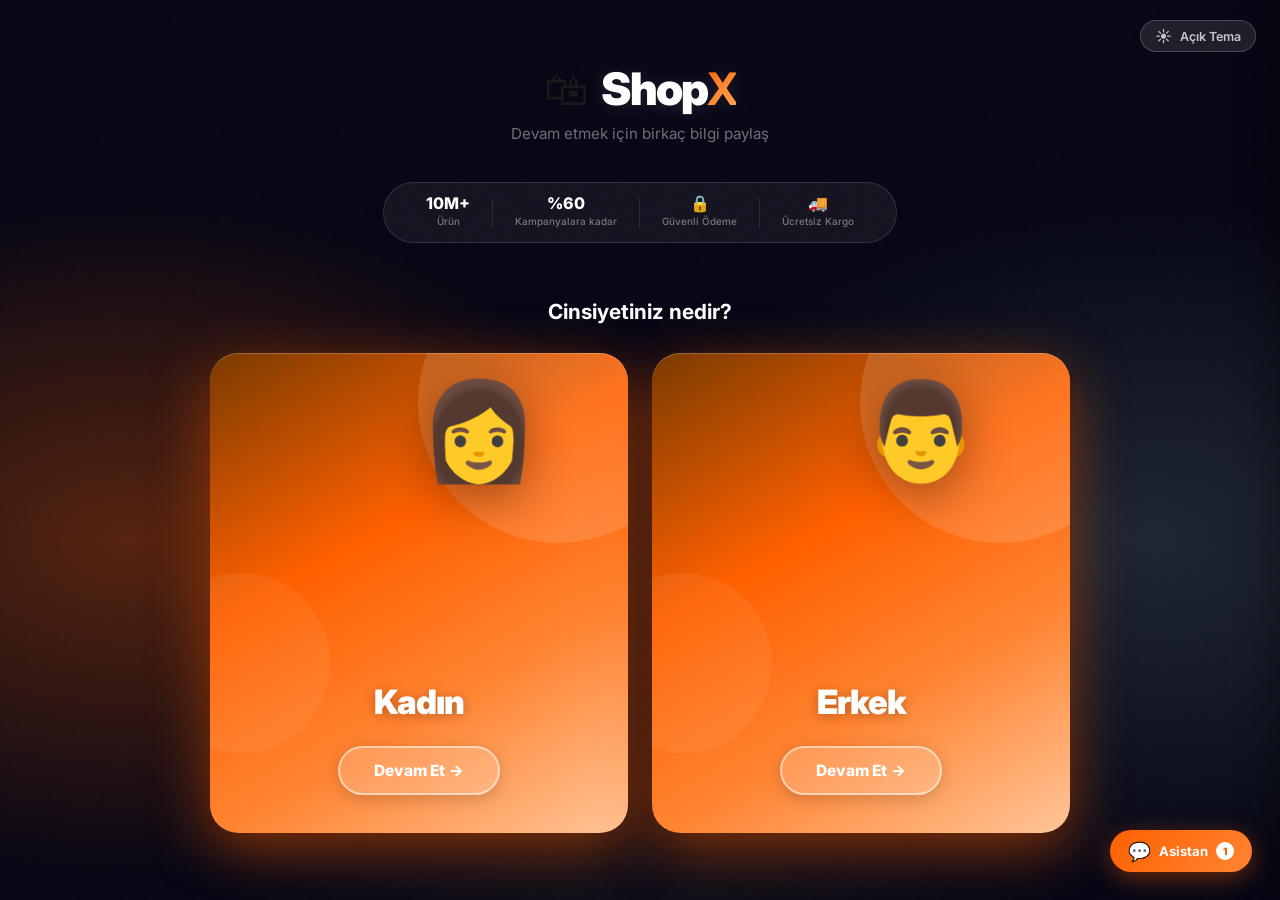
==== commit 71f73317: "feat: add experimental marketing conditions system, remove gender-based theming" ====
--- a/index.html
+++ b/index.html
@@ -16,23 +16,19 @@
 
 <body>
 
-    <!-- ===================== GENDER SELECTION SCREEN ===================== -->
     <div id="gender-screen" class="gender-screen">
 
-        <!-- Tema Toggle -->
         <button class="gs-theme-toggle" id="gs-theme-toggle" onclick="toggleGenderTheme()" aria-label="Tema değiştir">
             <span class="toggle-icon" id="toggle-icon">☀️</span>
             <span id="toggle-label">Açık Tema</span>
         </button>
 
-        <!-- Logo -->
         <div class="gs-logo">
             <span class="gs-logo-icon">🛍</span>
             <span class="gs-logo-text">Shop<strong>X</strong></span>
         </div>
-        <p class="gs-tagline">Sana özel alışveriş deneyimi için kategori seç</p>
-
-        <!-- Trust stats bar -->
+        <p class="gs-tagline">Devam etmek için birkaç bilgi paylaş</p>
+
         <div class="gs-stats">
             <div class="gs-stat">
                 <span class="gs-stat-num">10M+</span>
@@ -55,61 +51,41 @@
             </div>
         </div>
 
-        <!-- STEP 1: Gender -->
         <div id="gender-step-1" class="gender-step">
+            <p class="gs-question">Cinsiyetiniz nedir?</p>
             <div class="gender-cards">
 
-                <!-- KADIN -->
-                <button type="button" class="gender-card female" id="btn-female" onclick="selectGender('female')"
-                    aria-label="Kadın kategorisine gir">
+                <button type="button" class="gender-card" id="btn-female" onclick="selectGender('female')"
+                    aria-label="Kadın">
                     <span class="gc-shape gc-s1"></span>
                     <span class="gc-shape gc-s2"></span>
                     <span class="gc-emoji">👩</span>
                     <span class="gc-body">
-                        <span class="gc-badge">Kadın</span>
-                        <span class="gc-title">Moda &amp; Güzellik</span>
-                        <span class="gc-sub">Yüz binlerce ürün sizi bekliyor</span>
-                        <span class="gc-tags">
-                            <span class="gc-tag">👗 Elbise</span>
-                            <span class="gc-tag">💄 Makyaj</span>
-                            <span class="gc-tag">👜 Çanta</span>
-                            <span class="gc-tag">👠 Ayakkabı</span>
-                        </span>
-                        <span class="gc-cta">Alışverişe Başla →</span>
+                        <span class="gc-title">Kadın</span>
+                        <span class="gc-cta">Devam Et →</span>
                     </span>
                 </button>
 
-                <!-- ERKEK -->
-                <button type="button" class="gender-card male" id="btn-male" onclick="selectGender('male')"
-                    aria-label="Erkek kategorisine gir">
+                <button type="button" class="gender-card" id="btn-male" onclick="selectGender('male')"
+                    aria-label="Erkek">
                     <span class="gc-shape gc-s1"></span>
                     <span class="gc-shape gc-s2"></span>
                     <span class="gc-emoji">👨</span>
                     <span class="gc-body">
-                        <span class="gc-badge">Erkek</span>
-                        <span class="gc-title">Spor &amp; Teknoloji</span>
-                        <span class="gc-sub">En yeni ürünler, en iyi fiyatlar</span>
-                        <span class="gc-tags">
-                            <span class="gc-tag">👟 Spor</span>
-                            <span class="gc-tag">🎮 Gaming</span>
-                            <span class="gc-tag">⌚ Saat</span>
-                            <span class="gc-tag">👕 Giyim</span>
-                        </span>
-                        <span class="gc-cta">Alışverişe Başla →</span>
+                        <span class="gc-title">Erkek</span>
+                        <span class="gc-cta">Devam Et →</span>
                     </span>
                 </button>
 
             </div>
         </div>
 
-        <!-- STEP 2: Budget + Financial Profile -->
         <div id="gender-step-2" class="gender-step hidden">
             <div class="budget-screen">
                 <div class="budget-icon" id="budget-gender-icon">💳</div>
                 <h2 class="budget-title">Finansal Profilin 👋</h2>
                 <p class="budget-subtitle">Harcama limitin aylık gelirine göre otomatik hesaplanır</p>
 
-                <!-- Financial Profile -->
                 <div class="gs-financial-section">
                     <div class="gs-fin-header">
                         <span class="gs-fin-icon">📊</span>
@@ -168,10 +144,8 @@
 
     </div>
 
-    <!-- ===================== MAIN SHOP SCREEN ===================== -->
     <div id="shop-screen" class="shop-screen hidden">
 
-        <!-- HEADER -->
         <header class="header" id="main-header">
             <div class="header-top">
                 <div class="container">
@@ -181,7 +155,7 @@
                             <a href="#" id="link-track" onclick="openOrderTracking(); return false;">Sipariş Takibi</a>
                             <a href="#" id="link-help" onclick="openHelp(); return false;">Yardım</a>
                             <a href="#" id="link-switch-gender" onclick="switchGender(); return false;"
-                                class="switch-gender-link">🔄 Kategori Değiştir</a>
+                                class="switch-gender-link">🔄 Baştan Başla</a>
                         </div>
                     </div>
                 </div>
@@ -253,7 +227,6 @@
                 </div>
             </div>
 
-            <!-- NAVIGATION -->
             <nav class="nav" id="main-nav" aria-label="Ana Menü">
                 <div class="container">
                     <ul class="nav-list" id="nav-list"></ul>
@@ -261,9 +234,8 @@
             </nav>
         </header>
 
-        <!-- MAIN CONTENT -->
         <main class="main-content" id="main-content">
-            <!-- HOME VIEW -->
+            
             <div id="home-view">
                 <section class="hero-section" id="hero-section">
                     <div class="banner-slider" id="banner-slider">
@@ -276,13 +248,6 @@
                     </div>
                 </section>
 
-                <section class="categories-section" id="categories-section">
-                    <div class="container">
-                        <h2 class="section-title">Kategoriler</h2>
-                        <div class="categories-grid" id="categories-grid"></div>
-                    </div>
-                </section>
-
                 <section class="flash-sale-section" id="flash-sale">
                     <div class="container">
                         <div class="flash-header">
@@ -333,7 +298,6 @@
                     </div>
                 </section>
 
-                <!-- BUDGET BANNER -->
                 <section class="budget-banner-section" id="budget-banner-section">
                     <div class="container">
                         <div class="budget-banner" id="budget-banner-box" onclick="openBudgetFilterModal()">
@@ -348,7 +312,6 @@
                 </section>
             </div>
 
-            <!-- CATEGORY / SEARCH RESULTS VIEW -->
             <div id="category-view" class="hidden">
                 <div class="container">
                     <div class="category-view-header">
@@ -372,7 +335,6 @@
             </div>
         </main>
 
-        <!-- FOOTER -->
         <footer class="footer" id="main-footer">
             <div class="container">
                 <div class="footer-grid">
@@ -424,9 +386,8 @@
             </div>
         </footer>
 
-    </div><!-- end shop-screen -->
-
-    <!-- ===================== CART DRAWER ===================== -->
+    </div>
+
     <div class="drawer-overlay" id="cart-overlay" onclick="closeCart()"></div>
     <aside class="drawer" id="cart-drawer" aria-label="Sepetim">
         <div class="drawer-header">
@@ -462,7 +423,6 @@
         </div>
     </aside>
 
-    <!-- ===================== FAVORITES DRAWER ===================== -->
     <div class="drawer-overlay" id="fav-overlay" onclick="closeFavorites()"></div>
     <aside class="drawer" id="fav-drawer" aria-label="Favorilerim">
         <div class="drawer-header">
@@ -479,14 +439,12 @@
         </div>
     </aside>
 
-    <!-- ===================== PRODUCT MODAL ===================== -->
     <div class="modal-overlay" id="product-overlay" onclick="closeProduct()"></div>
     <div class="product-modal" id="product-modal" role="dialog">
         <button class="modal-close" id="product-modal-close" onclick="closeProduct()">✕</button>
         <div class="product-modal-inner" id="product-modal-inner"></div>
     </div>
 
-    <!-- ===================== CHECKOUT MODAL ===================== -->
     <div class="modal-overlay" id="checkout-overlay" onclick="closeCheckout()"></div>
     <div class="checkout-modal" id="checkout-modal" role="dialog" aria-label="Ödeme" style="display:none">
         <button class="modal-close" id="checkout-close" onclick="closeCheckout()">✕</button>
@@ -508,7 +466,6 @@
         </div>
     </div>
 
-    <!-- ===================== HELP MODAL ===================== -->
     <div class="modal-overlay" id="help-overlay" onclick="closeHelp()"></div>
     <div class="help-modal" id="help-modal" role="dialog" aria-label="Yardım" style="display:none">
         <button class="modal-close" onclick="closeHelp()">✕</button>
@@ -527,49 +484,42 @@
         </div>
     </div>
 
-    <!-- ===================== ORDER TRACKING MODAL ===================== -->
     <div class="modal-overlay" id="tracking-overlay" onclick="closeOrderTracking()"></div>
     <div class="info-modal" id="tracking-modal" role="dialog" style="display:none">
         <button class="modal-close" onclick="closeOrderTracking()">✕</button>
         <div id="tracking-content"></div>
     </div>
 
-    <!-- ===================== INFO MODAL ===================== -->
     <div class="modal-overlay" id="info-overlay" onclick="closeInfoModal()"></div>
     <div class="info-modal" id="info-modal" role="dialog" style="display:none">
         <button class="modal-close" onclick="closeInfoModal()">✕</button>
         <div id="info-content"></div>
     </div>
 
-    <!-- ===================== ACCOUNT MODAL ===================== -->
     <div class="modal-overlay" id="account-overlay" onclick="closeAccount()"></div>
     <div class="info-modal" id="account-modal" role="dialog" style="display:none">
         <button class="modal-close" onclick="closeAccount()">✕</button>
         <div id="account-content"></div>
     </div>
 
-    <!-- ===================== BUDGET FILTER MODAL ===================== -->
     <div class="modal-overlay" id="budget-filter-overlay" onclick="closeBudgetFilterModal()"></div>
     <div class="info-modal" id="budget-filter-modal" role="dialog" style="display:none">
         <button class="modal-close" onclick="closeBudgetFilterModal()">✕</button>
         <div id="budget-filter-content"></div>
     </div>
 
-    <!-- ===================== PURPOSE MODAL ===================== -->
     <div class="modal-overlay" id="purpose-overlay" onclick="closePurposeModal()"></div>
     <div class="purpose-modal info-modal" id="purpose-modal" role="dialog" style="display:none">
         <button class="modal-close" onclick="closePurposeModal()">✕</button>
         <div id="purpose-content"></div>
     </div>
 
-    <!-- ===================== FINANCIAL MODAL ===================== -->
     <div class="modal-overlay" id="financial-overlay" onclick="closeFinancialModal()"></div>
     <div class="info-modal" id="financial-modal" role="dialog" style="display:none">
         <button class="modal-close" onclick="closeFinancialModal()">✕</button>
         <div id="financial-content"></div>
     </div>
 
-    <!-- ===================== FLASH SALE POPUP ===================== -->
     <div class="flash-popup" id="flash-popup" style="display:none">
         <div class="flash-popup-header">
             <span class="flash-popup-tag">⚡ FLAŞ İNDİRİM</span>
@@ -583,7 +533,6 @@
         </div>
     </div>
 
-    <!-- ===================== LOG PANEL (HIDDEN – dev only) ===================== -->
     <div class="log-panel" id="log-panel" style="display:none">
         <div class="log-panel-header">
             <div class="log-panel-title">
@@ -615,7 +564,6 @@
         </div>
     </div>
 
-    <!-- ===================== COMPARE FLOATING BAR ===================== -->
     <div class="compare-bar" id="compare-bar" style="display:none">
         <div class="compare-bar-inner">
             <span class="compare-bar-label">⚖️ Karşılaştır (<span id="compare-count">0</span>/3)</span>
@@ -627,19 +575,16 @@
         </div>
     </div>
 
-    <!-- ===================== COMPARE MODAL ===================== -->
     <div class="modal-overlay" id="compare-overlay" onclick="closeCompareModal()"></div>
     <div class="compare-modal" id="compare-modal" role="dialog" style="display:none">
         <button class="modal-close" onclick="closeCompareModal()">✕</button>
         <div id="compare-content"></div>
     </div>
 
-    <!-- ===================== BUDGET TRACKER BAR ===================== -->
     <div id="budget-tracker-bar" class="budget-tracker-bar">
         <div class="btb-handle"></div>
         <div class="btb-inner">
 
-            <!-- Normal / uyarı durumu -->
             <div class="btb-progress-state" id="btb-progress-state">
                 <div class="btb-top-row">
                     <div class="btb-left">
@@ -660,7 +605,6 @@
                 <div class="btb-credit-line" id="btb-credit-line" style="display:none"></div>
             </div>
 
-            <!-- Limit aşıldı durumu -->
             <div class="btb-exceeded-state" id="btb-exceeded-state">
                 <div class="btb-warn-left">
                     <div class="btb-warn-badge">⚠️</div>
@@ -682,7 +626,6 @@
         </div>
     </div>
 
-    <!-- ===================== BUDGET UPGRADE MODAL ===================== -->
     <div class="modal-overlay" id="budget-upgrade-overlay" onclick="closeBudgetUpgradeModal()"></div>
     <div class="budget-upgrade-modal" id="budget-upgrade-modal" style="display:none">
         <div class="bum-handle"></div>
@@ -690,10 +633,8 @@
         <div id="budget-upgrade-content"></div>
     </div>
 
-    <!-- TOAST -->
     <div class="toast-container" id="toast-container"></div>
 
-    <!-- ===================== SANAL ASİSTAN ===================== -->
     <button class="va-toggle" id="va-toggle" onclick="toggleAssistant()" aria-label="Sanal Asistan">
         <span class="va-toggle-icon">💬</span>
         <span class="va-toggle-label">Asistan</span>
@@ -722,10 +663,8 @@
         </div>
     </div>
 
-    <!-- ===================== EYE-TRACKER KALİBRASYON OVERLAY ===================== -->
     <div id="et-calib-overlay" style="display:none">
 
-        <!-- Geri sayım ekranı (ilk 3 sn) -->
         <div id="et-countdown-screen">
             <div class="et-cd-title">Göz Takibi Kalibrasyonu</div>
             <div class="et-cd-msg">Lütfen <strong>ekranın ortasına</strong> bakın</div>
@@ -733,7 +672,6 @@
             <div class="et-cd-sub">Göz takibi sistemi kalibre ediliyor…</div>
         </div>
 
-        <!-- Nokta tıklama talimatları (geri sayım biter) -->
         <div id="et-dot-screen" style="display:none">
             <div class="et-calib-inner">
                 <div class="et-calib-logo">Eye Tracker <span>Calibration</span></div>
@@ -741,7 +679,7 @@
                     <p>Her noktaya <strong>5 kez</strong> tıklayın — tıklarken o noktaya bakın.</p>
                     <p class="et-calib-sub">Nokta sarıya dönünce tamamdır.</p>
                 </div>
-                <!-- Önerilen sıra: merkez → üst (sol/orta/sağ) → alt (sol/orta/sağ) -->
+                
                 <div class="et-order-guide">
                     <div class="et-og-cell">2</div><div class="et-og-cell">3</div><div class="et-og-cell">4</div>
                     <div class="et-og-empty"></div><div class="et-og-center">★1</div><div class="et-og-empty"></div>
@@ -753,7 +691,6 @@
             </div>
         </div>
 
-        <!-- 7 Kalibrasyon noktası: merkez + üst satır + alt satır -->
         <div class="et-dot et-dot-locked" id="et-dot-0" onclick="etDotClick(0)" style="left:5%;top:8%"></div>
         <div class="et-dot et-dot-locked" id="et-dot-1" onclick="etDotClick(1)" style="left:50%;top:8%"></div>
         <div class="et-dot et-dot-locked" id="et-dot-2" onclick="etDotClick(2)" style="left:95%;top:8%"></div>
@@ -761,7 +698,7 @@
         <div class="et-dot et-dot-locked" id="et-dot-6" onclick="etDotClick(6)" style="left:5%;top:92%"></div>
         <div class="et-dot et-dot-locked" id="et-dot-7" onclick="etDotClick(7)" style="left:50%;top:92%"></div>
         <div class="et-dot et-dot-locked" id="et-dot-8" onclick="etDotClick(8)" style="left:95%;top:92%"></div>
-        <!-- dot-3 ve dot-5 (orta sol/sağ) kaldırıldı -->
+        
     </div>
 
     <style>
--- a/style.css
+++ b/style.css
@@ -48,24 +48,6 @@
   --header-height: 60px;
 }
 
-/* ===== FEMALE THEME ===== */
-body.theme-female {
-  --accent: #D81B7E;
-  --accent-hover: #b5176a;
-  --accent-light: #fce4f4;
-  --accent-gradient: linear-gradient(135deg, #D81B7E 0%, #f06bba 100%);
-  --shadow-hover: 0 8px 32px rgba(216,27,126,0.18);
-}
-
-/* ===== MALE THEME ===== */
-body.theme-male {
-  --accent: #1565C0;
-  --accent-hover: #0d47a1;
-  --accent-light: #e3f0ff;
-  --accent-gradient: linear-gradient(135deg, #1565C0 0%, #1e88e5 100%);
-  --shadow-hover: 0 8px 32px rgba(21,101,192,0.18);
-}
-
 /* ============================================================
    RESET & BASE
    ============================================================ */
@@ -120,9 +102,9 @@
   position: absolute;
   inset: 0;
   background:
-    radial-gradient(ellipse 70% 65% at 10% 60%, rgba(213,20,110,0.38) 0%, transparent 58%),
-    radial-gradient(ellipse 70% 65% at 90% 60%, rgba(21,101,200,0.38) 0%, transparent 58%),
-    radial-gradient(ellipse 55% 40% at 50% 105%, rgba(120,0,70,0.28) 0%, transparent 60%);
+    radial-gradient(ellipse 70% 65% at 10% 60%, rgba(255,96,0,0.32) 0%, transparent 58%),
+    radial-gradient(ellipse 70% 65% at 90% 60%, rgba(69,90,100,0.38) 0%, transparent 58%),
+    radial-gradient(ellipse 55% 40% at 50% 105%, rgba(40,40,40,0.28) 0%, transparent 60%);
   pointer-events: none;
   z-index: 0;
 }
@@ -172,6 +154,14 @@
   text-align: center;
 }
 
+.gs-question {
+  color: #fff;
+  font-size: 1.3rem;
+  font-weight: 700;
+  text-align: center;
+  margin-bottom: 24px;
+}
+
 /* Trust stats */
 .gs-stats {
   display: flex;
@@ -242,24 +232,14 @@
   text-align: center;
 }
 
-.gender-card.female {
-  background: linear-gradient(150deg, #c0156b 0%, #e01e8c 38%, #f269ae 68%, #ffaad3 100%) !important;
-  box-shadow: 0 16px 56px rgba(224,30,140,0.5), 0 6px 20px rgba(0,0,0,0.32), inset 0 1px 0 rgba(255,255,255,0.22);
-}
-
-.gender-card.male {
-  background: linear-gradient(150deg, #0e4eaa 0%, #1874d0 38%, #45a6f5 68%, #9fd0ff 100%) !important;
-  box-shadow: 0 16px 56px rgba(21,116,208,0.5), 0 6px 20px rgba(0,0,0,0.32), inset 0 1px 0 rgba(255,255,255,0.22);
-}
-
-.gender-card:hover { transform: translateY(-12px) scale(1.02); }
-
-.gender-card.female:hover {
-  box-shadow: 0 28px 80px rgba(224,30,140,0.65), 0 8px 24px rgba(0,0,0,0.28), inset 0 1px 0 rgba(255,255,255,0.22);
-}
-
-.gender-card.male:hover {
-  box-shadow: 0 28px 80px rgba(21,116,208,0.65), 0 8px 24px rgba(0,0,0,0.28), inset 0 1px 0 rgba(255,255,255,0.22);
+.gender-card {
+  background: linear-gradient(150deg, #7a3b00 0%, #ff6000 38%, #ff8533 68%, #ffc599 100%) !important;
+  box-shadow: 0 16px 56px rgba(255,96,0,0.5), 0 6px 20px rgba(0,0,0,0.32), inset 0 1px 0 rgba(255,255,255,0.22);
+}
+
+.gender-card:hover {
+  transform: translateY(-12px) scale(1.02);
+  box-shadow: 0 28px 80px rgba(255,96,0,0.65), 0 8px 24px rgba(0,0,0,0.28), inset 0 1px 0 rgba(255,255,255,0.22);
 }
 
 .gender-card:active { transform: translateY(-4px) scale(1); transition-duration: 0.1s; }
@@ -1300,6 +1280,32 @@
 .badge-sale { background: var(--red); color: #fff; }
 .badge-new { background: #2e7d32; color: #fff; }
 .badge-hot { background: var(--accent-gradient); color: #fff; }
+.badge-scarcity { background: #e65100; color: #fff; }
+.badge-social { background: #1565c0; color: #fff; }
+
+/* Deneysel koşul mesaj yuvası — kart boyutunu koşullar arasında sabit tutmak için */
+.product-condition-slot {
+  min-height: 46px;
+  padding: 0 14px;
+  display: flex;
+  align-items: center;
+}
+.condition-msg {
+  display: flex;
+  flex-direction: column;
+  gap: 2px;
+  font-size: 0.72rem;
+  font-weight: 700;
+  line-height: 1.35;
+}
+.condition-scarcity { color: #e65100; }
+.condition-social { color: #1565c0; }
+.modal-condition-slot {
+  min-height: 0;
+  padding: 0;
+  margin: 4px 0 8px;
+}
+.modal-condition-slot .condition-msg { font-size: 0.82rem; }
 
 /* Discount % badge */
 .product-discount-badge {
@@ -1320,24 +1326,35 @@
   position: absolute;
   bottom: 8px;
   right: 8px;
-  width: 32px;
-  height: 32px;
-  border-radius: 50%;
+  width: auto;
+  min-width: 58px;
+  height: auto;
+  border-radius: 10px;
   background: rgba(255,255,255,0.95);
   border: 1px solid var(--border);
   cursor: pointer;
   display: flex;
+  flex-direction: column;
   align-items: center;
   justify-content: center;
+  gap: 2px;
+  padding: 5px 6px;
   transition: all var(--transition);
   box-shadow: var(--shadow-xs);
   font-size: 0.9rem;
   opacity: 0;
   z-index: 2;
 }
+.product-fav-btn .btn-text {
+  font-size: 0.55rem;
+  font-weight: 600;
+  color: #555;
+  line-height: 1;
+  letter-spacing: 0.01em;
+}
 
 .product-card:hover .product-fav-btn { opacity: 1; }
-.product-fav-btn:hover { background: #fff; transform: scale(1.14); box-shadow: var(--shadow-sm); }
+.product-fav-btn:hover { background: #fff; transform: scale(1.08); box-shadow: var(--shadow-sm); }
 .product-fav-btn.active { opacity: 1; }
 
 /* Card Body */
@@ -1752,8 +1769,8 @@
   background: var(--surface);
   border-radius: var(--radius-xl);
   z-index: 601;
-  width: 90%;
-  max-width: 780px;
+  width: 92%;
+  max-width: 960px;
   max-height: 90vh;
   overflow-y: auto;
   opacity: 0;
@@ -1790,22 +1807,29 @@
 
 .product-modal-inner {
   display: grid;
-  grid-template-columns: 1fr 1fr;
+  grid-template-columns: 1.15fr 1fr;
   gap: 0;
 }
 
 .modal-img-side {
-  background: #f8f8f8;
+  background: #f3f4f8;
   border-radius: var(--radius-xl) 0 0 var(--radius-xl);
   overflow: hidden;
-  min-height: 400px;
+  min-height: 480px;
   display: flex;
   align-items: center;
   justify-content: center;
   font-size: 8rem;
-}
-
-.modal-img-side img { width: 100%; height: 100%; object-fit: cover; }
+  padding: 24px;
+}
+
+.modal-img-side img {
+  width: 100%;
+  height: 100%;
+  max-height: 460px;
+  object-fit: contain;
+  border-radius: 8px;
+}
 
 .modal-info-side { padding: 36px 32px; }
 
@@ -1917,17 +1941,32 @@
 .modal-add-cart:hover { opacity: 0.9; transform: scale(1.01); }
 
 .modal-fav-btn {
-  padding: 15px 20px;
+  padding: 10px 16px;
   border: 2px solid var(--border);
   border-radius: var(--radius-sm);
   background: none;
   cursor: pointer;
   font-size: 1.2rem;
   transition: all var(--transition);
+  display: flex;
+  flex-direction: column;
+  align-items: center;
+  gap: 3px;
+  min-width: 72px;
+}
+.modal-btn-icon { font-size: 1.2rem; line-height: 1; }
+.modal-btn-text {
+  font-size: 0.65rem;
+  font-weight: 600;
+  color: var(--text-muted);
+  line-height: 1;
+  white-space: nowrap;
 }
 
 .modal-fav-btn:hover { border-color: var(--accent); background: var(--accent-light); }
+.modal-fav-btn:hover .modal-btn-text { color: var(--accent); }
 .modal-fav-btn.active { border-color: var(--accent); background: var(--accent-light); }
+.modal-fav-btn.active .modal-btn-text { color: var(--accent); }
 
 /* ============================================================
    FOOTER — Premium
@@ -2295,7 +2334,7 @@
 /* ============================================================
    BUDGET STEP
    ============================================================ */
-.gender-step { width: 100%; display: flex; justify-content: center; }
+.gender-step { width: 100%; display: flex; flex-direction: column; align-items: center; justify-content: center; }
 
 /* Step-2 modunda logo/tagline/stats gizle */
 .gender-screen.step2-mode { justify-content: center; padding: 16px 24px; }
@@ -4223,20 +4262,32 @@
 /* ── Karşılaştırma Butonu (ürün kart) ── */
 .product-compare-btn {
   position: absolute;
-  bottom: 44px; right: 8px;
-  width: 32px; height: 32px;
-  border-radius: 50%;
+  bottom: 8px; left: 8px;
+  width: auto;
+  min-width: 72px;
+  height: auto;
+  border-radius: 10px;
   background: rgba(255,255,255,.95);
   border: 1px solid var(--border);
   cursor: pointer;
-  display: flex; align-items: center; justify-content: center;
+  display: flex; flex-direction: column; align-items: center; justify-content: center;
+  gap: 2px;
+  padding: 5px 6px;
   transition: all var(--transition);
   box-shadow: var(--shadow-xs);
   font-size: .82rem; opacity: 0; z-index: 2;
 }
+.product-compare-btn .btn-text {
+  font-size: 0.55rem;
+  font-weight: 600;
+  color: #555;
+  line-height: 1;
+  letter-spacing: 0.01em;
+}
 .product-card:hover .product-compare-btn { opacity: 1; }
-.product-compare-btn:hover { background: #fff; transform: scale(1.14); box-shadow: var(--shadow-sm); }
+.product-compare-btn:hover { background: #fff; transform: scale(1.08); box-shadow: var(--shadow-sm); }
 .product-compare-btn.active { opacity: 1; background: var(--accent-light); border-color: var(--accent); }
+.product-compare-btn.active .btn-text { color: var(--accent); }
 
 /* ── Karşılaştırma Floating Bar ── */
 .compare-bar {
@@ -4724,3 +4775,106 @@
   border: 1px solid rgba(239,68,68,.2);
   color: var(--text-primary);
 }
+
+/* Kullanıcı Yorumları */
+.user-reviews-section {
+  margin-top: 16px;
+  background: rgba(34,197,94,.04);
+  border: 1px solid rgba(34,197,94,.18);
+  border-radius: 12px;
+  padding: 14px 16px;
+  position: relative;
+  overflow: hidden;
+}
+.user-reviews-section::before {
+  content: '';
+  position: absolute;
+  top: 0; left: 0; right: 0;
+  height: 2px;
+  background: linear-gradient(90deg, #22c55e, #16a34a, #4ade80);
+}
+.ur-header {
+  display: flex;
+  align-items: center;
+  gap: 8px;
+  margin-bottom: 10px;
+}
+.ur-title {
+  font-size: .72rem;
+  font-weight: 800;
+  color: #16a34a;
+  text-transform: uppercase;
+  letter-spacing: .6px;
+}
+.ur-count-badge {
+  margin-left: auto;
+  font-size: .58rem;
+  background: rgba(34,197,94,.12);
+  color: #16a34a;
+  padding: 2px 8px;
+  border-radius: 50px;
+  font-weight: 700;
+  border: 1px solid rgba(34,197,94,.25);
+  white-space: nowrap;
+}
+.ur-cards {
+  display: flex;
+  flex-direction: column;
+  gap: 8px;
+  max-height: 240px;
+  overflow-y: auto;
+  padding-right: 4px;
+}
+.ur-cards::-webkit-scrollbar { width: 4px; }
+.ur-cards::-webkit-scrollbar-track { background: transparent; }
+.ur-cards::-webkit-scrollbar-thumb { background: rgba(34,197,94,.3); border-radius: 4px; }
+.ur-card {
+  background: var(--surface-2);
+  border-radius: 8px;
+  padding: 9px 11px;
+  border: 1px solid var(--border);
+}
+.ur-card-header {
+  display: flex;
+  align-items: center;
+  gap: 7px;
+  margin-bottom: 5px;
+  flex-wrap: wrap;
+}
+.ur-stars {
+  font-size: .78rem;
+  color: #f59e0b;
+  letter-spacing: 1px;
+}
+.ur-reviewer {
+  font-size: .72rem;
+  font-weight: 700;
+  color: var(--text-primary);
+}
+.ur-date {
+  font-size: .65rem;
+  color: var(--text-muted);
+  margin-left: auto;
+}
+.ur-comment {
+  font-size: .75rem;
+  color: var(--text-secondary);
+  line-height: 1.5;
+  margin: 0 0 5px;
+}
+.ur-tags {
+  display: flex;
+  flex-wrap: wrap;
+  gap: 4px;
+}
+.ur-tag {
+  font-size: .6rem;
+  font-weight: 600;
+  background: rgba(99,102,241,.1);
+  color: #6366f1;
+  padding: 2px 7px;
+  border-radius: 50px;
+  border: 1px solid rgba(99,102,241,.2);
+}
+
+/* Göz takibi — canvas tabanlı gaze izi (#gaze-trail-canvas) app.js içinde inline stille oluşturulur */
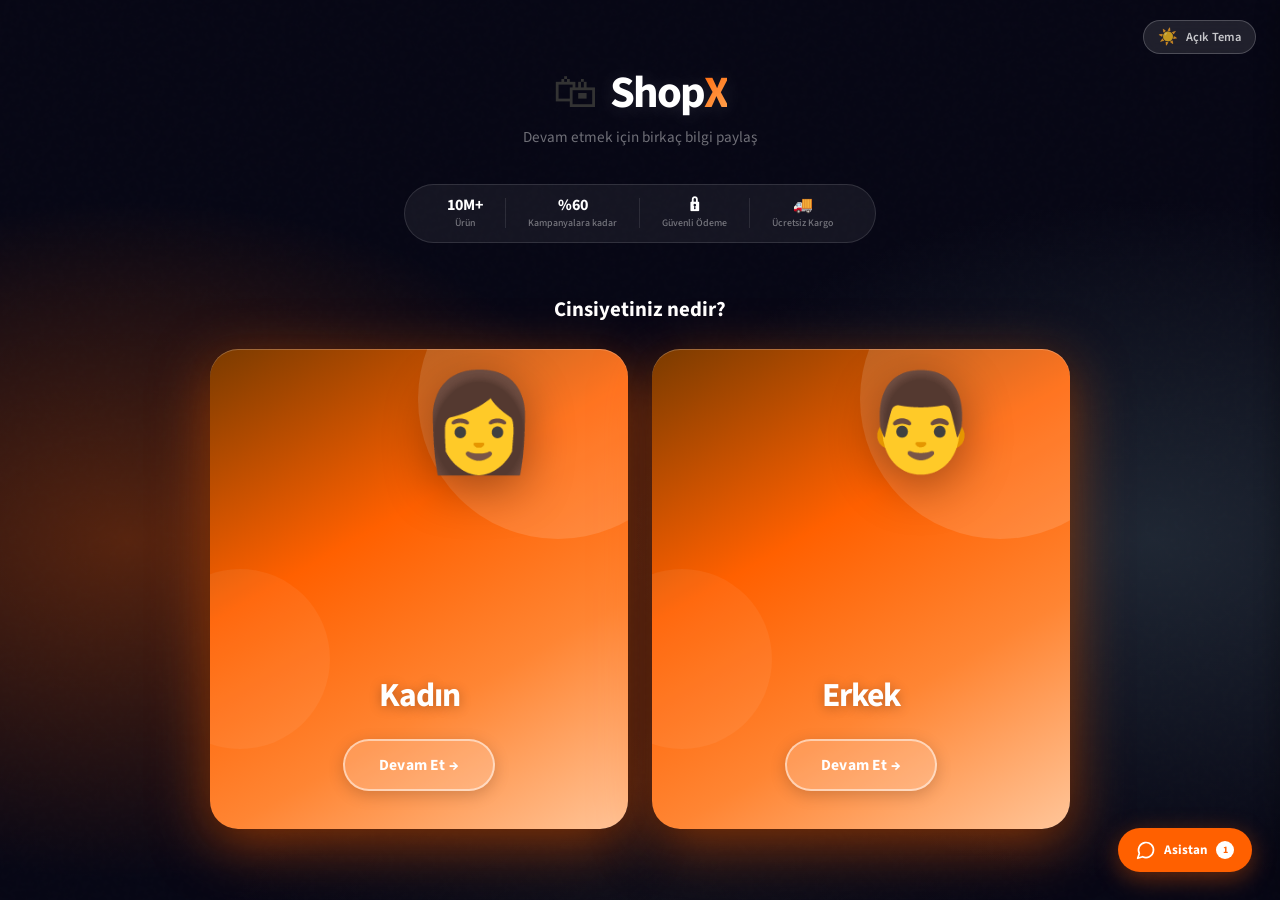
==== commit 2a3b28b9: "v2: Trendyol/Hepsiburada derslerine göre profesyonel görünüm + hata düzeltmeleri - Görünüm: Source S" ====
--- a/index.html
+++ b/index.html
@@ -9,9 +9,11 @@
     <title>ShopX – Türkiye'nin En Trend Mağazası</title>
     <link rel="preconnect" href="https://fonts.googleapis.com" />
     <link rel="preconnect" href="https://fonts.gstatic.com" crossorigin />
-    <link href="https://fonts.googleapis.com/css2?family=Inter:wght@300;400;500;600;700;800;900&display=swap"
+    <link href="https://fonts.googleapis.com/css2?family=Source+Sans+3:wght@400;600;700&display=swap"
         rel="stylesheet" />
     <link rel="stylesheet" href="style.css" />
+    <!-- v2: Trendyol/Hepsiburada derslerinden gelen görünüm katmanı (tasarim-dersleri/) -->
+    <link rel="stylesheet" href="v2.css" />
 </head>
 
 <body>
@@ -150,12 +152,12 @@
             <div class="header-top">
                 <div class="container">
                     <div class="header-top-inner">
-                        <span class="header-topbar-text"><span id="topbar-ship-text">🚚 Ücretsiz kargo fırsatı</span> &nbsp;|&nbsp; 🔒 Güvenli alışveriş &nbsp;|&nbsp; ⭐ 4.9/5 Müşteri Puanı</span>
+                        <span class="header-topbar-text"><span id="topbar-ship-text">Ücretsiz kargo fırsatı</span><span class="topbar-sep"></span>Güvenli alışveriş<span class="topbar-sep"></span>4.9/5 Müşteri Puanı</span>
                         <div class="header-top-actions">
                             <a href="#" id="link-track" onclick="openOrderTracking(); return false;">Sipariş Takibi</a>
-                            <a href="#" id="link-help" onclick="openHelp(); return false;">Yardım</a>
+                            <a href="#" id="link-help" onclick="openHelp(); return false;">Yardım &amp; Destek</a>
                             <a href="#" id="link-switch-gender" onclick="switchGender(); return false;"
-                                class="switch-gender-link">🔄 Baştan Başla</a>
+                                class="switch-gender-link">Baştan Başla</a>
                         </div>
                     </div>
                 </div>
@@ -165,15 +167,14 @@
                 <div class="container">
                     <div class="header-main-inner">
                         <div class="logo" id="main-logo" onclick="handleLogoClick()" title="Ana Sayfaya Git">
-                            <span class="logo-icon">🛍</span>
-                            <span class="logo-text">Shop<strong>X</strong></span>
+                            <span class="logo-text">shop<strong>x</strong></span>
                             <span class="gender-badge" id="gender-badge"></span>
                         </div>
 
                         <div class="search-bar" id="search-container">
                             <div class="search-inner">
                                 <input type="text" id="search-input" class="search-input"
-                                    placeholder="Ürün, kategori veya marka ara..."
+                                    placeholder="Ürün, kategori veya marka ara"
                                     oninput="handleSearchInput(this.value)"
                                     onfocus="logAction('Arama kutusuna tıklandı')"
                                     onkeydown="if(event.key==='Enter') doSearch()" aria-label="Ürün ara" />
@@ -207,7 +208,7 @@
                                     </svg>
                                     <span class="badge" id="fav-count">0</span>
                                 </div>
-                                <span>Favoriler</span>
+                                <span>Favorilerim</span>
                             </div>
 
                             <div class="header-action-item cart-action" id="cart-btn" onclick="openCart()" tabindex="0">
@@ -252,7 +253,7 @@
                     <div class="container">
                         <div class="flash-header">
                             <div class="flash-title-group">
-                                <span class="flash-icon">⚡</span>
+                                <svg class="flash-icon" width="22" height="22" viewBox="0 0 24 24" fill="currentColor" aria-hidden="true"><path d="M13 2 3 14h9l-1 8 10-12h-9l1-8z"/></svg>
                                 <h2 class="flash-title">Flaş İndirim</h2>
                             </div>
                             <div class="countdown" id="countdown">
@@ -263,7 +264,7 @@
                                 <div class="countdown-unit"><span id="cd-s">00</span><small>SN</small></div>
                             </div>
                             <a href="#" class="section-see-all" id="flash-see-all"
-                                onclick="showCategoryPage('flash', 'Flaş İndirim'); return false;">Tümünü Gör →</a>
+                                onclick="showCategoryPage('flash', 'Flaş İndirim'); return false;">Tümünü Gör</a>
                         </div>
                         <div class="products-grid" id="flash-products-grid"></div>
                     </div>
@@ -274,8 +275,7 @@
                         <div class="section-header">
                             <h2 class="section-title" id="recommended-title">Sana Özel Öneriler</h2>
                             <a href="#" class="section-see-all" id="rec-see-all"
-                                onclick="showCategoryPage('recommended','Önerilen Ürünler'); return false;">Tümünü Gör
-                                →</a>
+                                onclick="showCategoryPage('recommended','Önerilen Ürünler'); return false;">Tümünü Gör</a>
                         </div>
                         <div class="products-grid" id="recommended-products-grid"></div>
                     </div>
@@ -292,7 +292,7 @@
                         <div class="section-header">
                             <h2 class="section-title">Çok Satanlar</h2>
                             <a href="#" class="section-see-all" id="more-see-all"
-                                onclick="showCategoryPage('bestseller','Çok Satanlar'); return false;">Tümünü Gör →</a>
+                                onclick="showCategoryPage('bestseller','Çok Satanlar'); return false;">Tümünü Gör</a>
                         </div>
                         <div class="products-grid" id="more-products-grid"></div>
                     </div>
@@ -302,32 +302,34 @@
                     <div class="container">
                         <div class="budget-banner" id="budget-banner-box" onclick="openBudgetFilterModal()">
                             <div class="budget-banner-text">
-                                <strong id="budget-banner-label">💰 Bütçene Göre Ürünler</strong>
-                                <span id="budget-banner-sub">Bütçe tercihin güncellemek için tıkla</span>
-                            </div>
-                            <button class="budget-change-btn">Bütçeni Güncelle →</button>
-                        </div>
-                        <button class="financial-profile-btn" onclick="event.stopPropagation();openFinancialModal()">💳 Finansal Profil</button>
+                                <strong id="budget-banner-label">Bütçene Göre Ürünler</strong>
+                                <span id="budget-banner-sub">Bütçe tercihini güncellemek için tıkla</span>
+                            </div>
+                            <button class="budget-change-btn">Bütçeni Güncelle</button>
+                        </div>
+                        <button class="financial-profile-btn" onclick="event.stopPropagation();openFinancialModal()">Finansal Profil</button>
                     </div>
                 </section>
             </div>
 
             <div id="category-view" class="hidden">
                 <div class="container">
+                    <nav class="breadcrumb" aria-label="Konum">
+                        <a href="#" id="back-btn" onclick="goHome(); return false;">Ana Sayfa</a>
+                        <span class="breadcrumb-sep" aria-hidden="true">›</span>
+                        <span class="breadcrumb-current" id="breadcrumb-current">Kategori</span>
+                    </nav>
                     <div class="category-view-header">
-                        <button class="back-btn" id="back-btn" onclick="goHome()">
-                            ← <span id="back-label">Ana Sayfa</span>
-                        </button>
                         <h2 class="category-view-title" id="category-view-title">Kategori</h2>
+                        <span class="product-count-label" id="product-count-label">0 ürün</span>
                         <div class="sort-filter-row">
                             <select class="sort-select" id="sort-select" onchange="sortProducts(this.value)">
-                                <option value="default">Varsayılan Sıralama</option>
+                                <option value="default">Önerilen Sıralama</option>
                                 <option value="price-asc">Fiyat: Düşükten Yükseğe</option>
                                 <option value="price-desc">Fiyat: Yüksekten Düşüğe</option>
                                 <option value="rating">En Yüksek Puan</option>
                                 <option value="reviews">En Çok Değerlendirilen</option>
                             </select>
-                            <span class="product-count-label" id="product-count-label">0 ürün</span>
                         </div>
                     </div>
                     <div class="products-grid products-grid-wide" id="category-products-grid"></div>
@@ -340,8 +342,7 @@
                 <div class="footer-grid">
                     <div class="footer-col">
                         <div class="logo" onclick="goHome()">
-                            <span class="logo-icon">🛍</span>
-                            <span class="logo-text">Shop<strong>X</strong></span>
+                            <span class="logo-text">shop<strong>x</strong></span>
                         </div>
                         <p class="footer-desc">Türkiye'nin en trend e-ticaret platformu. Milyonlarca ürün, güvenli
                             alışveriş.</p>
@@ -368,10 +369,10 @@
                     <div class="footer-col">
                         <h4>Güvenli Ödeme</h4>
                         <div class="payment-badges">
-                            <span class="payment-badge">💳 Kredi Kartı</span>
-                            <span class="payment-badge">🏦 Havale</span>
-                            <span class="payment-badge">💰 Kapıda</span>
-                            <span class="payment-badge">📱 Mobil</span>
+                            <span class="payment-badge">Kredi Kartı</span>
+                            <span class="payment-badge">Havale / EFT</span>
+                            <span class="payment-badge">Kapıda Ödeme</span>
+                            <span class="payment-badge">Mobil Ödeme</span>
                         </div>
                     </div>
                 </div>
@@ -391,14 +392,14 @@
     <div class="drawer-overlay" id="cart-overlay" onclick="closeCart()"></div>
     <aside class="drawer" id="cart-drawer" aria-label="Sepetim">
         <div class="drawer-header">
-            <h3>🛒 Sepetim</h3>
-            <button class="drawer-close" id="cart-close" onclick="closeCart()">✕</button>
+            <h3>Sepetim</h3>
+            <button class="drawer-close" id="cart-close" onclick="closeCart()" aria-label="Kapat">✕</button>
         </div>
         <div class="drawer-body" id="cart-body">
             <div class="empty-state" id="cart-empty">
-                <span class="empty-icon">🛒</span>
-                <p>Sepetiniz boş</p>
-                <span>Ürün eklemek için alışverişe başlayın</span>
+                <span class="empty-icon-circle"><svg width="28" height="28" viewBox="0 0 24 24" fill="none" stroke="currentColor" stroke-width="2" stroke-linecap="round" stroke-linejoin="round" aria-hidden="true"><circle cx="8" cy="21" r="1"/><circle cx="19" cy="21" r="1"/><path d="M2.05 2.05h2l2.66 12.42a2 2 0 0 0 2 1.58h9.78a2 2 0 0 0 1.95-1.57l1.65-7.43H5.12"/></svg></span>
+                <p>Sepetinde ürün bulunmamaktadır.</p>
+                <button class="btn-primary" onclick="closeCart()">Alışverişe Başla</button>
             </div>
             <div id="cart-items"></div>
         </div>
@@ -406,8 +407,13 @@
             <div id="cart-tier-banner" class="cart-tier-banner" style="display:none"></div>
             <div class="cart-coupon-section">
                 <div class="coupon-input-row">
-                    <input type="text" id="coupon-input" class="coupon-input" placeholder="Kupon kodu (SHOPX10, KARGO...)" oninput="this.value=this.value.toUpperCase()" onkeydown="if(event.key==='Enter')applyCoupon()" />
+                    <input type="text" id="coupon-input" class="coupon-input" placeholder="Kupon kodu gir" oninput="this.value=this.value.toUpperCase()" onkeydown="if(event.key==='Enter')applyCoupon()" />
                     <button class="coupon-apply-btn" onclick="applyCoupon()">Uygula</button>
+                </div>
+                <div class="coupon-chips">
+                    <span class="coupon-chips-label">Kuponlarım:</span>
+                    <button class="coupon-chip" onclick="fillCoupon('SHOPX10')">SHOPX10 <small>%10</small></button>
+                    <button class="coupon-chip" onclick="fillCoupon('KARGO')">KARGO <small>Kargo Bedava</small></button>
                 </div>
                 <div id="coupon-status"></div>
             </div>
@@ -419,21 +425,22 @@
                 <div class="cart-summary-row total-row"><span>Toplam</span><strong id="cart-total-price">0 TL</strong></div>
             </div>
             <div id="cart-financial-impact" class="cart-financial-impact" style="display:none"></div>
-            <button class="checkout-btn" id="checkout-btn" onclick="openCheckout()">Ödemeye Geç →</button>
+            <button class="checkout-btn" id="checkout-btn" onclick="openCheckout()">Sepeti Onayla</button>
         </div>
     </aside>
 
     <div class="drawer-overlay" id="fav-overlay" onclick="closeFavorites()"></div>
     <aside class="drawer" id="fav-drawer" aria-label="Favorilerim">
         <div class="drawer-header">
-            <h3>❤️ Favorilerim</h3>
-            <button class="drawer-close" id="fav-close" onclick="closeFavorites()">✕</button>
+            <h3>Favorilerim</h3>
+            <button class="drawer-close" id="fav-close" onclick="closeFavorites()" aria-label="Kapat">✕</button>
         </div>
         <div class="drawer-body" id="fav-body">
             <div class="empty-state" id="fav-empty">
-                <span class="empty-icon">❤️</span>
-                <p>Favori listeniz boş</p>
-                <span>Beğendiğin ürünleri kaydet</span>
+                <span class="empty-icon-circle"><svg width="28" height="28" viewBox="0 0 24 24" fill="none" stroke="currentColor" stroke-width="2" stroke-linecap="round" stroke-linejoin="round" aria-hidden="true"><path d="M19 14c1.49-1.46 3-3.21 3-5.5A5.5 5.5 0 0 0 16.5 3c-1.76 0-3 .5-4.5 2-1.5-1.5-2.74-2-4.5-2A5.5 5.5 0 0 0 2 8.5c0 2.3 1.5 4.05 3 5.5l7 7Z"/></svg></span>
+                <p>Favori listende ürün bulunmamaktadır.</p>
+                <span>Beğendiğin ürünleri kalp simgesiyle buraya ekleyebilirsin.</span>
+                <button class="btn-primary" onclick="closeFavorites()">Alışverişe Başla</button>
             </div>
             <div id="fav-items"></div>
         </div>
@@ -469,7 +476,7 @@
     <div class="modal-overlay" id="help-overlay" onclick="closeHelp()"></div>
     <div class="help-modal" id="help-modal" role="dialog" aria-label="Yardım" style="display:none">
         <button class="modal-close" onclick="closeHelp()">✕</button>
-        <h2 class="help-title">🙋 Yardım Merkezi</h2>
+        <h2 class="help-title">Yardım Merkezi</h2>
         <div class="help-tabs">
             <button class="help-tab active" onclick="switchHelpTab('faq', this)">SSS</button>
             <button class="help-tab" onclick="switchHelpTab('shipping', this)">Kargo</button>
@@ -522,7 +529,7 @@
 
     <div class="flash-popup" id="flash-popup" style="display:none">
         <div class="flash-popup-header">
-            <span class="flash-popup-tag">⚡ FLAŞ İNDİRİM</span>
+            <span class="flash-popup-tag">FLAŞ İNDİRİM</span>
             <button class="flash-popup-close" onclick="closeFlashPopup()">✕</button>
         </div>
         <div class="flash-popup-body" id="flash-popup-body"></div>
@@ -566,7 +573,7 @@
 
     <div class="compare-bar" id="compare-bar" style="display:none">
         <div class="compare-bar-inner">
-            <span class="compare-bar-label">⚖️ Karşılaştır (<span id="compare-count">0</span>/3)</span>
+            <span class="compare-bar-label">Karşılaştır (<span id="compare-count">0</span>/3)</span>
             <div class="compare-bar-items" id="compare-bar-items"></div>
             <div class="compare-bar-actions">
                 <button class="compare-btn-go" onclick="openCompareModal()">Karşılaştır</button>
@@ -588,7 +595,7 @@
             <div class="btb-progress-state" id="btb-progress-state">
                 <div class="btb-top-row">
                     <div class="btb-left">
-                        <span class="btb-state-icon" id="btb-icon">💰</span>
+                        <span class="btb-state-icon" id="btb-icon"></span>
                         <div class="btb-text-group">
                             <span class="btb-title">Günlük Bütçe</span>
                             <span class="btb-subtitle" id="btb-subtitle">Bütçe takibi aktif</span>
@@ -607,7 +614,7 @@
 
             <div class="btb-exceeded-state" id="btb-exceeded-state">
                 <div class="btb-warn-left">
-                    <div class="btb-warn-badge">⚠️</div>
+                    <div class="btb-warn-badge"><svg width="20" height="20" viewBox="0 0 24 24" fill="none" stroke="currentColor" stroke-width="2" stroke-linecap="round" stroke-linejoin="round" aria-hidden="true"><path d="m21.73 18-8-14a2 2 0 0 0-3.48 0l-8 14A2 2 0 0 0 4 21h16a2 2 0 0 0 1.73-3"/><path d="M12 9v4"/><path d="M12 17h.01"/></svg></div>
                     <div>
                         <span class="btb-warn-title">Günlük bütçeni aştın!</span>
                         <span class="btb-warn-sub" id="btb-over-msg">0 TL fazla harcama</span>
@@ -615,10 +622,10 @@
                 </div>
                 <div class="btb-warn-actions">
                     <button class="btb-upgrade-btn" onclick="openBudgetUpgradeModal()">
-                        Profili Düzenle ✏️
+                        Profili Düzenle
                     </button>
                     <button class="btb-checkout-btn" onclick="openCheckout()">
-                        Ödemeye Geç →
+                        Ödemeye Geç
                     </button>
                 </div>
             </div>
@@ -636,7 +643,7 @@
     <div class="toast-container" id="toast-container"></div>
 
     <button class="va-toggle" id="va-toggle" onclick="toggleAssistant()" aria-label="Sanal Asistan">
-        <span class="va-toggle-icon">💬</span>
+        <span class="va-toggle-icon"><svg width="20" height="20" viewBox="0 0 24 24" fill="none" stroke="currentColor" stroke-width="2" stroke-linecap="round" stroke-linejoin="round" aria-hidden="true"><path d="M7.9 20A9 9 0 1 0 4 16.1L2 22Z"/></svg></span>
         <span class="va-toggle-label">Asistan</span>
         <span class="va-badge" id="va-badge">1</span>
     </button>
@@ -644,7 +651,7 @@
     <div class="va-panel" id="va-panel">
         <div class="va-header">
             <div class="va-avatar-wrap">
-                <div class="va-avatar">🤖</div>
+                <div class="va-avatar">sx</div>
                 <span class="va-online-dot"></span>
             </div>
             <div class="va-header-info">
--- a/style.css
+++ b/style.css
@@ -2,13 +2,13 @@
    SHOPX – Premium E-Commerce Design (Hepsiburada Style)
    ============================================================ */
 
-@import url('https://fonts.googleapis.com/css2?family=Inter:wght@300;400;500;600;700;800;900&display=swap');
+@import url('https://fonts.googleapis.com/css2?family=Source+Sans+3:wght@400;600;700&display=swap');
 
 /* ============================================================
    CSS CUSTOM PROPERTIES
    ============================================================ */
 :root {
-  --font: 'Inter', sans-serif;
+  --font: 'Source Sans 3', -apple-system, BlinkMacSystemFont, 'Segoe UI', Arial, sans-serif;
   --radius-xs: 4px;
   --radius-sm: 8px;
   --radius-md: 12px;
@@ -18,24 +18,24 @@
   --shadow-sm: 0 2px 10px rgba(0,0,0,0.08);
   --shadow-md: 0 6px 24px rgba(0,0,0,0.11);
   --shadow-lg: 0 16px 48px rgba(0,0,0,0.16);
-  --shadow-hover: 0 8px 32px rgba(255,96,0,0.18);
+  --shadow-hover: 0 2px 8px rgba(0,0,0,0.08);
   --transition: 0.22s cubic-bezier(0.4,0,0.2,1);
 
   /* Neutral */
-  --bg: #f5f5f5;
+  --bg: #fafafa;
   --surface: #ffffff;
   --surface-2: #fafafa;
-  --border: #e8e8e8;
+  --border: #e6e6e6;
   --border-light: #f0f0f0;
-  --text-primary: #1a1a1a;
-  --text-secondary: #555555;
+  --text-primary: #333333;
+  --text-secondary: #666666;
   --text-muted: #999999;
 
   /* Brand — Orange (Hepsiburada style) */
   --accent: #FF6000;
   --accent-hover: #e55500;
   --accent-light: #fff3eb;
-  --accent-gradient: linear-gradient(135deg, #FF6000 0%, #ff8533 100%);
+  --accent-gradient: #FF6000; /* v2: gradient yok, düz renk */
 
   /* Red for discounts */
   --red: #E53935;
@@ -133,7 +133,7 @@
 
 .gs-logo-text {
   font-size: 2.8rem;
-  font-weight: 900;
+  font-weight: 700;
   color: #fff;
   letter-spacing: -2px;
   line-height: 1;
@@ -185,7 +185,7 @@
 
 .gs-stat-num {
   font-size: 1rem;
-  font-weight: 800;
+  font-weight: 700;
   color: #fff;
   line-height: 1;
 }
@@ -283,7 +283,7 @@
   border: 1.5px solid rgba(255,255,255,0.42);
   color: #fff;
   font-size: 0.65rem;
-  font-weight: 800;
+  font-weight: 700;
   letter-spacing: 3px;
   text-transform: uppercase;
   padding: 5px 16px;
@@ -294,7 +294,7 @@
 .gc-title {
   color: #fff;
   font-size: 2.1rem;
-  font-weight: 900;
+  font-weight: 700;
   letter-spacing: -1px;
   line-height: 1.05;
   text-shadow: 0 2px 12px rgba(0,0,0,0.28);
@@ -335,7 +335,7 @@
   padding: 13px 34px;
   border-radius: 50px;
   font-size: 0.97rem;
-  font-weight: 800;
+  font-weight: 700;
   color: #fff;
   background: rgba(255,255,255,0.18);
   border: 2px solid rgba(255,255,255,0.52);
@@ -347,7 +347,7 @@
 .gender-card:hover .gc-cta {
   background: rgba(255,255,255,0.32);
   border-color: #fff;
-  transform: scale(1.05);
+  transform: none;
   box-shadow: 0 6px 24px rgba(0,0,0,0.22);
 }
 
@@ -639,7 +639,7 @@
 
 .logo .logo-text strong {
   color: var(--accent);
-  font-weight: 900;
+  font-weight: 700;
 }
 
 .gender-badge {
@@ -768,7 +768,7 @@
 }
 
 .header-action-item svg { transition: transform var(--transition); }
-.header-action-item:hover svg { transform: scale(1.08); }
+.header-action-item:hover svg { transform: none; }
 
 .action-icon-wrap { position: relative; }
 
@@ -779,7 +779,7 @@
   background: var(--red);
   color: #fff;
   font-size: 0.58rem;
-  font-weight: 800;
+  font-weight: 700;
   min-width: 17px;
   height: 17px;
   border-radius: 50px;
@@ -898,7 +898,7 @@
 
 .banner-slide-title {
   font-size: 3rem;
-  font-weight: 900;
+  font-weight: 700;
   color: #fff;
   line-height: 1.1;
   margin-bottom: 14px;
@@ -919,7 +919,7 @@
   border-radius: var(--radius-sm);
   background: #fff;
   color: var(--accent);
-  font-weight: 800;
+  font-weight: 700;
   border: none;
   transition: all var(--transition);
   font-family: var(--font);
@@ -932,7 +932,7 @@
 .banner-cta:hover {
   background: var(--accent);
   color: #fff;
-  transform: translateY(-2px);
+  transform: none;
   box-shadow: 0 8px 28px rgba(255,96,0,0.4);
 }
 
@@ -1000,7 +1000,7 @@
    ============================================================ */
 .section-title {
   font-size: 1.35rem;
-  font-weight: 800;
+  font-weight: 700;
   color: var(--text-primary);
   letter-spacing: -0.3px;
   display: flex;
@@ -1076,7 +1076,7 @@
 .category-card:hover {
   border-color: var(--accent);
   background: var(--accent-light);
-  transform: translateY(-4px);
+  transform: none;
 }
 
 .category-card:hover .cat-icon-wrap {
@@ -1145,7 +1145,7 @@
 
 .flash-title {
   font-size: 1.1rem;
-  font-weight: 800;
+  font-weight: 700;
   color: #fff;
 }
 
@@ -1170,7 +1170,7 @@
 .countdown-unit span {
   color: #fff;
   font-size: 1.1rem;
-  font-weight: 900;
+  font-weight: 700;
   line-height: 1;
   font-variant-numeric: tabular-nums;
 }
@@ -1186,7 +1186,7 @@
 .countdown-sep {
   color: rgba(255,255,255,0.6);
   font-size: 1.2rem;
-  font-weight: 900;
+  font-weight: 700;
   margin-bottom: 4px;
 }
 
@@ -1231,7 +1231,7 @@
 
 .product-card:hover {
   border-color: var(--accent);
-  transform: translateY(-5px);
+  transform: none;
   box-shadow: var(--shadow-hover);
 }
 
@@ -1252,7 +1252,7 @@
   transition: transform 0.4s ease;
 }
 
-.product-card:hover .product-img-wrap img { transform: scale(1.07); }
+.product-card:hover .product-img-wrap img { transform: none; }
 
 /* Emoji placeholder */
 .product-img-wrap .product-emoji {
@@ -1261,7 +1261,7 @@
   transition: transform 0.4s ease;
 }
 
-.product-card:hover .product-emoji { transform: scale(1.08); }
+.product-card:hover .product-emoji { transform: none; }
 
 /* Badge */
 .product-badge {
@@ -1271,7 +1271,7 @@
   padding: 3px 7px;
   border-radius: var(--radius-xs);
   font-size: 0.62rem;
-  font-weight: 800;
+  font-weight: 700;
   text-transform: uppercase;
   letter-spacing: 0.5px;
   z-index: 2;
@@ -1315,7 +1315,7 @@
   background: var(--red);
   color: #fff;
   font-size: 0.65rem;
-  font-weight: 900;
+  font-weight: 700;
   padding: 3px 7px;
   border-radius: var(--radius-xs);
   z-index: 2;
@@ -1354,7 +1354,7 @@
 }
 
 .product-card:hover .product-fav-btn { opacity: 1; }
-.product-fav-btn:hover { background: #fff; transform: scale(1.08); box-shadow: var(--shadow-sm); }
+.product-fav-btn:hover { background: #fff; transform: none; box-shadow: var(--shadow-sm); }
 .product-fav-btn.active { opacity: 1; }
 
 /* Card Body */
@@ -1414,7 +1414,7 @@
 
 .product-price {
   font-size: 1.08rem;
-  font-weight: 900;
+  font-weight: 700;
   color: var(--accent);
 }
 
@@ -1427,7 +1427,7 @@
 
 .product-discount {
   font-size: 0.66rem;
-  font-weight: 800;
+  font-weight: 700;
   color: var(--red);
   background: var(--red-bg);
   padding: 1px 5px;
@@ -1460,7 +1460,7 @@
 
 .product-add-btn:hover {
   opacity: 0.9;
-  transform: scale(1.01) !important;
+  transform: none;
 }
 
 /* Free shipping label */
@@ -1505,13 +1505,13 @@
 }
 
 .promo-card:hover {
-  transform: translateY(-4px);
+  transform: none;
   box-shadow: var(--shadow-lg);
 }
 
 .promo-card h3 {
   font-size: 1.05rem;
-  font-weight: 800;
+  font-weight: 700;
   color: #fff;
   margin-bottom: 4px;
   position: relative;
@@ -1567,7 +1567,7 @@
   background: var(--surface);
 }
 
-.drawer-header h3 { font-size: 1.05rem; font-weight: 800; }
+.drawer-header h3 { font-size: 1.05rem; font-weight: 700; }
 
 .drawer-close {
   width: 32px;
@@ -1607,7 +1607,7 @@
 
 .total-row {
   font-size: 1rem;
-  font-weight: 800;
+  font-weight: 700;
   color: var(--text-primary);
   border-top: 1px solid var(--border);
   margin-top: 6px;
@@ -1625,13 +1625,13 @@
   border-radius: var(--radius-sm);
   font-family: var(--font);
   font-size: 0.97rem;
-  font-weight: 800;
+  font-weight: 700;
   cursor: pointer;
   transition: opacity var(--transition), transform var(--transition);
   letter-spacing: 0.3px;
 }
 
-.checkout-btn:hover { opacity: 0.9; transform: scale(1.01); }
+.checkout-btn:hover { opacity: 0.9; transform: none; }
 
 /* Cart & Fav items */
 .cart-item, .fav-item {
@@ -1682,7 +1682,7 @@
 
 .cart-item-price, .fav-item-price {
   font-size: 0.9rem;
-  font-weight: 800;
+  font-weight: 700;
   color: var(--accent);
 }
 
@@ -1835,7 +1835,7 @@
 
 .modal-brand {
   font-size: 0.72rem;
-  font-weight: 800;
+  font-weight: 700;
   text-transform: uppercase;
   color: var(--text-muted);
   letter-spacing: 1.5px;
@@ -1869,7 +1869,7 @@
 
 .modal-price {
   font-size: 1.8rem;
-  font-weight: 900;
+  font-weight: 700;
   color: var(--accent);
 }
 
@@ -1884,7 +1884,7 @@
   border-radius: var(--radius-xs);
   background: var(--red-bg);
   color: var(--red);
-  font-weight: 800;
+  font-weight: 700;
   font-size: 0.82rem;
 }
 
@@ -1933,12 +1933,12 @@
   border-radius: var(--radius-sm);
   font-family: var(--font);
   font-size: 0.95rem;
-  font-weight: 800;
+  font-weight: 700;
   cursor: pointer;
   transition: opacity var(--transition), transform var(--transition);
 }
 
-.modal-add-cart:hover { opacity: 0.9; transform: scale(1.01); }
+.modal-add-cart:hover { opacity: 0.9; transform: none; }
 
 .modal-fav-btn {
   padding: 10px 16px;
@@ -2079,7 +2079,7 @@
 
 .log-toggle:hover {
   background: #16213e;
-  transform: translateY(-2px);
+  transform: none;
   box-shadow: 0 8px 28px rgba(0,0,0,0.38);
 }
 
@@ -2148,7 +2148,7 @@
   50% { opacity: 0.5; transform: scale(0.8); }
 }
 
-.log-live-text { color: #22c55e; font-size: 0.62rem; font-weight: 800; letter-spacing: 2px; }
+.log-live-text { color: #22c55e; font-size: 0.62rem; font-weight: 700; letter-spacing: 2px; }
 
 .log-panel-actions { display: flex; align-items: center; gap: 6px; }
 
@@ -2360,7 +2360,7 @@
 }
 
 .budget-icon { font-size: 2.4rem; margin-bottom: 6px; }
-.budget-title { color: #fff; font-size: 1.45rem; font-weight: 800; margin-bottom: 4px; }
+.budget-title { color: #fff; font-size: 1.45rem; font-weight: 700; margin-bottom: 4px; }
 .budget-subtitle { color: rgba(255,255,255,0.55); font-size: 0.85rem; margin-bottom: 14px; max-width: 420px; }
 
 .budget-options {
@@ -2390,7 +2390,7 @@
 .budget-btn:hover, .budget-btn.selected {
   border-color: rgba(255,255,255,0.58);
   background: rgba(255,255,255,0.14);
-  transform: translateY(-2px);
+  transform: none;
   box-shadow: 0 6px 20px rgba(0,0,0,0.28);
 }
 
@@ -2441,7 +2441,7 @@
 
 .budget-confirm-btn.active:hover {
   background: linear-gradient(135deg, #e55500, #ff7700);
-  transform: translateY(-2px);
+  transform: none;
   box-shadow: 0 8px 24px rgba(255,96,0,0.5);
 }
 
@@ -2573,7 +2573,7 @@
 
 .gs-slider-val {
   font-size: 0.88rem;
-  font-weight: 800;
+  font-weight: 700;
   color: rgba(255,255,255,0.88);
   background: rgba(255,96,0,0.12);
   border: 1px solid rgba(255,96,0,0.2);
@@ -2728,7 +2728,7 @@
   font-weight: 700;
   letter-spacing: 0.06em;
   text-transform: uppercase;
-  font-family: Inter, sans-serif;
+  font-family: var(--font);
   opacity: 0.9;
 }
 
@@ -2759,7 +2759,7 @@
   opacity: 0.6;
   text-transform: uppercase;
   letter-spacing: 0.08em;
-  font-family: Inter, sans-serif;
+  font-family: var(--font);
   margin-bottom: 2px;
 }
 
@@ -2827,7 +2827,7 @@
 
 .back-btn:hover { border-color: var(--accent); color: var(--accent); }
 
-.category-view-title { font-size: 1.35rem; font-weight: 800; }
+.category-view-title { font-size: 1.35rem; font-weight: 700; }
 
 .sort-filter-row {
   margin-left: auto;
@@ -2875,7 +2875,7 @@
   box-shadow: 0 4px 20px rgba(255,96,0,0.25);
 }
 
-.budget-banner:hover { opacity: 0.94; transform: translateY(-2px); }
+.budget-banner:hover { opacity: 0.94; transform: none; }
 
 .budget-banner-text { display: flex; flex-direction: column; gap: 4px; }
 .budget-banner-text strong { color: #fff; font-size: 0.97rem; font-weight: 700; }
@@ -2989,7 +2989,7 @@
 
 .checkout-step-line.done { background: #22c55e; }
 
-.checkout-title { font-size: 1.25rem; font-weight: 800; margin-bottom: 22px; }
+.checkout-title { font-size: 1.25rem; font-weight: 700; margin-bottom: 22px; }
 
 .checkout-cart-items { margin-bottom: 20px; }
 
@@ -3021,7 +3021,7 @@
 }
 .checkout-cart-item-name { font-weight: 600; font-size: 0.86rem; }
 .checkout-cart-item-qty { font-size: 0.76rem; color: var(--text-muted); margin-top: 2px; }
-.checkout-cart-item-price { margin-left: auto; font-weight: 800; color: var(--accent); }
+.checkout-cart-item-price { margin-left: auto; font-weight: 700; color: var(--accent); }
 
 .checkout-summary {
   background: var(--surface-2);
@@ -3041,7 +3041,7 @@
 
 .checkout-summary-row.total {
   font-size: 1.03rem;
-  font-weight: 800;
+  font-weight: 700;
   color: var(--text-primary);
   border-top: 1px solid var(--border);
   margin-top: 8px;
@@ -3111,12 +3111,12 @@
   border-radius: var(--radius-sm);
   font-family: var(--font);
   font-size: 0.97rem;
-  font-weight: 800;
+  font-weight: 700;
   cursor: pointer;
   transition: opacity var(--transition), transform var(--transition);
 }
 
-.checkout-btn-primary:hover { opacity: 0.9; transform: scale(1.01); }
+.checkout-btn-primary:hover { opacity: 0.9; transform: none; }
 
 /* ============================================================
    HELP MODAL / INFO MODAL
@@ -3142,7 +3142,7 @@
   transform: translate(-50%, -50%) scale(1);
 }
 
-.help-title { font-size: 1.3rem; font-weight: 800; margin-bottom: 20px; }
+.help-title { font-size: 1.3rem; font-weight: 700; margin-bottom: 20px; }
 
 .help-tabs {
   display: flex;
@@ -3219,7 +3219,7 @@
 .flash-popup-tag {
   color: #fff;
   font-size: 0.78rem;
-  font-weight: 800;
+  font-weight: 700;
   letter-spacing: 1px;
 }
 
@@ -3255,7 +3255,7 @@
   text-align: center;
 }
 
-.flash-popup-timer span { font-weight: 900; }
+.flash-popup-timer span { font-weight: 700; }
 
 /* Flash popup body içeriği */
 .flash-popup-body {
@@ -3310,7 +3310,7 @@
 
 .flash-popup-price {
   font-size: 1rem;
-  font-weight: 900;
+  font-weight: 700;
   color: var(--accent);
 }
 
@@ -3322,7 +3322,7 @@
 
 .flash-popup-discount {
   font-size: 0.65rem;
-  font-weight: 800;
+  font-weight: 700;
   color: var(--red);
   background: var(--red-bg);
   padding: 2px 5px;
@@ -3341,7 +3341,7 @@
   border-radius: var(--radius-sm);
   font-family: var(--font);
   font-size: 0.88rem;
-  font-weight: 800;
+  font-weight: 700;
   cursor: pointer;
   transition: opacity 0.2s, transform 0.2s;
   letter-spacing: 0.3px;
@@ -3349,7 +3349,7 @@
 
 .flash-popup-buy:hover {
   opacity: 0.9;
-  transform: scale(1.02);
+  transform: none;
 }
 
 /* Cart financial impact */
@@ -3380,7 +3380,7 @@
   padding: 10px 16px;
   background: linear-gradient(90deg, #b45309, #d97706);
   color: #fff;
-  font-family: Inter, sans-serif;
+  font-family: var(--font);
   font-size: 0.84rem;
   font-weight: 500;
   box-shadow: 0 2px 12px rgba(180,83,9,0.4);
@@ -3403,7 +3403,7 @@
 }
 
 .nsb-text strong {
-  font-weight: 800;
+  font-weight: 700;
 }
 
 .nsb-close {
@@ -3530,7 +3530,7 @@
 .purpose-option:hover {
   border-color: var(--accent);
   background: #fff5f0;
-  transform: translateY(-2px);
+  transform: none;
   box-shadow: 0 4px 14px rgba(255,96,0,0.12);
 }
 
@@ -3586,7 +3586,7 @@
 
 .purpose-custom-btn:hover {
   background: #e55500;
-  transform: translateY(-1px);
+  transform: none;
 }
 
 .purpose-skip {
@@ -3707,7 +3707,7 @@
 .btb-amounts {
   display: block;
   font-size: 0.8rem;
-  font-weight: 800;
+  font-weight: 700;
   color: #1a1a1a;
   letter-spacing: -0.3px;
 }
@@ -3810,7 +3810,7 @@
 .btb-warn-title {
   display: block;
   font-size: 0.82rem;
-  font-weight: 800;
+  font-weight: 700;
   color: #ef4444;
   line-height: 1.2;
 }
@@ -3845,7 +3845,7 @@
 .btb-upgrade-btn:hover {
   background: #ebebeb;
   border-color: #ccc;
-  transform: translateY(-1px);
+  transform: none;
 }
 
 .btb-checkout-btn {
@@ -3865,7 +3865,7 @@
 
 .btb-checkout-btn:hover {
   opacity: 0.9;
-  transform: translateY(-1px);
+  transform: none;
   box-shadow: 0 5px 18px rgba(255,96,0,0.42);
 }
 
@@ -3929,7 +3929,7 @@
 
 .bum-title {
   font-size: 1rem;
-  font-weight: 800;
+  font-weight: 700;
   color: #1a1a1a;
   margin-bottom: 5px;
 }
@@ -3991,7 +3991,7 @@
 
 .bum-tier-limit {
   font-size: 0.75rem;
-  font-weight: 800;
+  font-weight: 700;
   color: #555;
   flex-shrink: 0;
 }
@@ -4118,7 +4118,7 @@
   align-items: center;
   gap: 3px;
   font-size: 0.58rem;
-  font-weight: 800;
+  font-weight: 700;
   padding: 2px 7px;
   border-radius: 50px;
   text-transform: uppercase;
@@ -4250,7 +4250,7 @@
 }
 .opp-badge {
   display: inline-flex; align-items: center; gap: 3px;
-  font-size: 0.6rem; font-weight: 800; padding: 2px 8px;
+  font-size: 0.6rem; font-weight: 700; padding: 2px 8px;
   border-radius: 50px; letter-spacing: .3px;
 }
 .opp-flash   { background: #fff3cd; color: #a06800; border: 1px solid rgba(255,193,7,.3); }
@@ -4285,7 +4285,7 @@
   letter-spacing: 0.01em;
 }
 .product-card:hover .product-compare-btn { opacity: 1; }
-.product-compare-btn:hover { background: #fff; transform: scale(1.08); box-shadow: var(--shadow-sm); }
+.product-compare-btn:hover { background: #fff; transform: none; box-shadow: var(--shadow-sm); }
 .product-compare-btn.active { opacity: 1; background: var(--accent-light); border-color: var(--accent); }
 .product-compare-btn.active .btn-text { color: var(--accent); }
 
@@ -4335,7 +4335,7 @@
 .compare-btn-go {
   padding: 9px 20px; background: var(--accent-gradient); color: #fff;
   border: none; border-radius: var(--radius-sm); font-family: var(--font);
-  font-size: .82rem; font-weight: 800; cursor: pointer; transition: opacity var(--transition);
+  font-size: .82rem; font-weight: 700; cursor: pointer; transition: opacity var(--transition);
 }
 .compare-btn-go:hover { opacity: .87; }
 .compare-btn-clear {
@@ -4360,7 +4360,7 @@
 }
 .compare-modal.open { opacity: 1; pointer-events: all; transform: translate(-50%,-50%) scale(1); }
 .compare-modal-title {
-  font-size: 1.2rem; font-weight: 800; margin-bottom: 20px;
+  font-size: 1.2rem; font-weight: 700; margin-bottom: 20px;
   display: flex; align-items: center; gap: 10px;
 }
 .compare-table {
@@ -4387,7 +4387,7 @@
 .compare-product-img { font-size: 2.5rem; line-height: 1; }
 .compare-product-name { font-size: .8rem; font-weight: 700; line-height: 1.3; }
 .compare-product-brand { font-size: .65rem; color: var(--text-muted); text-transform: uppercase; }
-.compare-price-cell { font-weight: 900; color: var(--accent); font-size: .98rem; }
+.compare-price-cell { font-weight: 700; color: var(--accent); font-size: .98rem; }
 .compare-add-btn {
   width: 100%; padding: 7px; background: var(--accent-gradient); color: #fff;
   border: none; border-radius: var(--radius-sm); font-family: var(--font);
@@ -4398,7 +4398,7 @@
 /* ── İndirim Rozeti Animasyonu ── */
 @keyframes pulseBadge {
   0%,100% { transform: scale(1);    box-shadow: 0 0 0 0   rgba(229,57,53,.4); }
-  50%      { transform: scale(1.07); box-shadow: 0 0 0 5px rgba(229,57,53,0);  }
+  50%      { transform: none; box-shadow: 0 0 0 5px rgba(229,57,53,0);  }
 }
 .discount-pulse { animation: pulseBadge 2.2s ease-in-out infinite; }
 .product-discount-badge { animation: pulseBadge 2.2s ease-in-out infinite; }
@@ -4418,9 +4418,9 @@
   text-align: center; background: var(--surface-2);
 }
 .membership-card.active { border-color: var(--accent); background: var(--accent-light); }
-.membership-card:hover { border-color: var(--accent); transform: translateY(-2px); }
+.membership-card:hover { border-color: var(--accent); transform: none; }
 .membership-card-icon { font-size: 1.7rem; margin-bottom: 4px; }
-.membership-card-name { font-size: .82rem; font-weight: 800; color: var(--text-primary); }
+.membership-card-name { font-size: .82rem; font-weight: 700; color: var(--text-primary); }
 .membership-card-info { font-size: .64rem; color: var(--text-muted); margin-top: 2px; }
 .membership-card-check { font-size: .68rem; font-weight: 700; color: var(--green); margin-top: 3px; }
 
@@ -4433,7 +4433,7 @@
 }
 .gift-balance-info { display: flex; flex-direction: column; gap: 2px; }
 .gift-balance-label { font-size: .72rem; color: var(--text-secondary); }
-.gift-balance-amount { font-size: 1.35rem; font-weight: 900; color: #D81B7E; }
+.gift-balance-amount { font-size: 1.35rem; font-weight: 700; color: #D81B7E; }
 .gift-balance-note { font-size: .62rem; color: var(--text-muted); }
 
 /* ── Onaylı / Süper Satıcı Rozeti ── */
@@ -4442,7 +4442,7 @@
 }
 .seller-badge {
   display: inline-flex; align-items: center; gap: 3px;
-  font-size: 0.58rem; font-weight: 800; padding: 2px 6px;
+  font-size: 0.58rem; font-weight: 700; padding: 2px 6px;
   border-radius: 4px; letter-spacing: .2px; white-space: nowrap;
 }
 .seller-verified {
@@ -4474,7 +4474,7 @@
   color: #e65100; border: 1px solid rgba(230,81,0,.18);
   cursor: pointer;
 }
-.product-member-strip strong { font-weight: 800; }
+.product-member-strip strong { font-weight: 700; }
 
 /* ── Ürün Modalı Üyelik Avantaj Tablosu ── */
 .modal-member-benefits {
@@ -4492,9 +4492,9 @@
 }
 .mmb-icon { font-size: 1.1rem; flex-shrink: 0; }
 .mmb-label { font-weight: 700; min-width: 52px; }
-.mmb-price { font-weight: 900; color: var(--accent); margin-left: auto; }
+.mmb-price { font-weight: 700; color: var(--accent); margin-left: auto; }
 .mmb-ship { font-size: .68rem; color: var(--green); font-weight: 600; background: #e8f5e9; padding: 2px 6px; border-radius: 50px; }
-.mmb-badge { font-size: .58rem; font-weight: 800; background: var(--accent-gradient); color: #fff; padding: 2px 7px; border-radius: 50px; }
+.mmb-badge { font-size: .58rem; font-weight: 700; background: var(--accent-gradient); color: #fff; padding: 2px 7px; border-radius: 50px; }
 
 /* ── Sanal Asistan Toggle Butonu ── */
 .va-toggle {
@@ -4511,14 +4511,14 @@
   user-select: none;
 }
 .va-toggle:hover {
-  transform: translateY(-3px);
+  transform: none;
   box-shadow: 0 10px 32px rgba(255,96,0,.5);
 }
 .va-toggle-icon { font-size: 1.15rem; line-height: 1; }
 .va-badge {
   background: #fff; color: var(--accent);
   border-radius: 50px; width: 18px; height: 18px;
-  font-size: .62rem; font-weight: 900;
+  font-size: .62rem; font-weight: 700;
   display: flex; align-items: center; justify-content: center;
   animation: pulseBadge 2s ease-in-out infinite;
 }
@@ -4564,7 +4564,7 @@
   background: #22c55e; border: 2px solid var(--accent);
 }
 .va-header-info { flex: 1; }
-.va-name { font-size: .9rem; font-weight: 800; color: #fff; }
+.va-name { font-size: .9rem; font-weight: 700; color: #fff; }
 .va-status { font-size: .65rem; color: rgba(255,255,255,.8); margin-top: 1px; }
 .va-close-btn {
   background: rgba(255,255,255,.15); border: none; color: #fff;
@@ -4687,7 +4687,7 @@
 }
 .ai-review-title {
   font-size: .72rem;
-  font-weight: 800;
+  font-weight: 700;
   color: #6366f1;
   text-transform: uppercase;
   letter-spacing: .6px;
@@ -4722,7 +4722,7 @@
 }
 .ai-review-list-title {
   font-size: .67rem;
-  font-weight: 800;
+  font-weight: 700;
   margin-bottom: 5px;
   letter-spacing: .3px;
 }
@@ -4763,7 +4763,7 @@
 }
 .ai-review-score-val {
   font-size: .72rem;
-  font-weight: 800;
+  font-weight: 700;
   color: #6366f1;
   min-width: 30px;
   text-align: right;
@@ -4801,7 +4801,7 @@
 }
 .ur-title {
   font-size: .72rem;
-  font-weight: 800;
+  font-weight: 700;
   color: #16a34a;
   text-transform: uppercase;
   letter-spacing: .6px;
--- a/v2.css
+++ b/v2.css
@@ -0,0 +1,518 @@
+/* ============================================================
+   SHOPX v2 — Profesyonel görünüm katmanı
+   Kaynak: tasarim-dersleri/ (Trendyol + Hepsiburada, 2026-10-14 ölçümleri).
+   style.css'ten sonra yüklenir. Temel değişkenler style.css :root'ta güncellendi; burası
+   bileşenleri yeniden biçimler. Her bölümün başında hangi derse dayandığı yazar.
+   Deney değişmezi: koşula göre değişen tek şey rozet + koşul satırı (.product-condition-slot).
+   Kart, modal ve fiyat düzeni dört koşulda birebir aynıdır.
+   ============================================================ */
+
+:root {
+  --radius: 8px;
+  --price: #333333;
+  --star: #ffc000;
+  --c-sale: #e53935;      /* indirim rozeti (v1 ile aynı ton) */
+  --c-scarcity: #d84315;  /* kıtlık rozeti/satırı (v1 #e65100'e yakın) */
+  --c-social: #1565c0;    /* sosyal kanıt rozeti/satırı (v1 ile aynı) */
+}
+
+body { font-size: 14px; line-height: 1.45; }
+.container { max-width: 1200px; }
+.ico { flex-shrink: 0; display: inline-block; vertical-align: middle; }
+
+.btn-primary {
+  display: inline-flex; align-items: center; justify-content: center; gap: 8px;
+  height: 44px; padding: 0 24px;
+  background: var(--accent); color: #fff;
+  border: none; border-radius: var(--radius);
+  font: 600 15px/1 var(--font); cursor: pointer;
+}
+.btn-primary:hover { background: var(--accent-hover); }
+
+/* ------------------------------------------------------------
+   HEADER (Ders 02): ince link şeridi + logo/arama/eylemler + düz kategori satırı.
+   Gölge yok, ayrım ince çizgiyle.
+   ------------------------------------------------------------ */
+.header { box-shadow: none; border-bottom: 1px solid var(--border); }
+
+.header-top { background: #fff; padding: 0; border-bottom: none; }
+.header-top-inner { height: 30px; }
+.header-topbar-text { color: #999; font-size: 12px; font-weight: 400; display: inline-flex; align-items: center; }
+.topbar-sep { display: inline-block; width: 1px; height: 10px; background: #ddd; margin: 0 10px; }
+.header-top-actions { gap: 20px; font-size: 12px; }
+.header-top-actions a { color: #666; }
+.header-top-actions a:hover { color: var(--accent); text-decoration: none; }
+.switch-gender-link { font-weight: 400 !important; }
+
+.header-main { padding: 6px 0 12px; }
+.header-main-inner { gap: 32px; }
+
+.logo .logo-text { font-size: 30px; font-weight: 700; letter-spacing: -1px; color: #333; line-height: 1; }
+.logo .logo-text strong { color: var(--accent); font-weight: 700; }
+.gender-badge, #mem-badge-header { display: none !important; }
+
+.search-bar { max-width: 760px; }
+.search-inner {
+  height: 44px; border: 1px solid transparent; border-radius: var(--radius);
+  background: #f3f3f3;
+}
+.search-inner:focus-within { border-color: var(--accent); background: #fff; box-shadow: none; }
+.search-btn { order: -1; padding: 0 4px 0 14px; background: transparent; color: var(--accent); }
+.search-btn:hover { opacity: 1; }
+.search-btn svg { width: 20px; height: 20px; }
+.search-input { padding: 0 14px 0 8px; font-size: 15px; }
+.search-input::placeholder { color: #999; }
+
+.search-suggestions { border-radius: var(--radius); box-shadow: 0 8px 24px rgba(0,0,0,.12); }
+.search-suggestion-item { font-size: 14px; padding: 8px 14px; }
+.search-suggestion-item:hover { background: #fafafa; color: inherit; }
+.sug-img { width: 36px; height: 36px; flex-shrink: 0; border: 1px solid var(--border); border-radius: 6px; overflow: hidden; background: #fff; }
+.sug-name { flex: 1; min-width: 0; overflow: hidden; text-overflow: ellipsis; white-space: nowrap; }
+.sug-price { margin-left: auto; font-weight: 600; color: var(--price); white-space: nowrap; }
+
+.header-actions { gap: 24px; }
+.header-action-item {
+  flex-direction: row; gap: 8px; padding: 6px 0;
+  font-size: 14px; font-weight: 600; color: #333; border-radius: 0;
+}
+.header-action-item:hover { background: none; color: var(--accent); }
+.header-action-item:hover svg { transform: none; }
+.header-action-item svg { width: 22px; height: 22px; }
+.badge { background: var(--accent); border: 2px solid #fff; font-size: 10px; font-weight: 700; top: -8px; right: -10px; }
+
+.nav { border-top: none; }
+.nav-list { gap: 28px; }
+.nav-list li a {
+  padding: 10px 0 8px; font-size: 14px; font-weight: 600; color: #333;
+  border-bottom: 2px solid transparent;
+}
+.nav-list li a:hover, .nav-list li a.active { background: none; color: var(--accent); border-bottom-color: var(--accent); }
+.nav-list li a.sale-tag { color: #333; }
+.nav-list li a.sale-tag::after {
+  content: 'Fırsat'; margin-left: 6px; padding: 1px 6px; border-radius: 10px;
+  background: var(--c-sale); color: #fff; font-size: 10px; font-weight: 600; vertical-align: 2px;
+}
+
+/* ------------------------------------------------------------
+   BANNER: düz renk, dev emoji yok, sağda kategorinin gerçek ürün görselleri.
+   ------------------------------------------------------------ */
+.hero-section { background: transparent; padding-top: 20px; }
+.banner-slider { max-width: 1200px; margin: 0 auto; border-radius: var(--radius); }
+.banner-slide { height: 300px; }
+.banner-slide-content { background: none; padding: 40px 56px; max-width: 55%; }
+.banner-slide-label { font-size: 12px; letter-spacing: 1.5px; font-weight: 600; color: rgba(255,255,255,.85); }
+.banner-slide-label::before { display: none; }
+.banner-slide-title { font-size: 36px; font-weight: 700; text-shadow: none; margin-bottom: 10px; }
+.banner-slide-sub { font-size: 16px; margin-bottom: 22px; }
+.banner-cta { padding: 0 24px; height: 44px; color: #333; font-weight: 600; box-shadow: none; }
+.banner-cta:hover { background: #f3f3f3; color: #333; box-shadow: none; }
+.banner-slide-visual {
+  position: absolute; right: 56px; top: 50%; transform: translateY(-50%);
+  display: flex; gap: 14px; pointer-events: none;
+}
+.banner-visual-tile {
+  width: 150px; height: 200px; background: #fff; border-radius: var(--radius);
+  padding: 10px; display: flex; align-items: center; justify-content: center;
+}
+.banner-visual-tile:nth-child(2) { transform: translateY(-14px); }
+.slider-btn { width: 40px; height: 40px; font-size: 22px; box-shadow: 0 1px 4px rgba(0,0,0,.15); }
+.slider-btn:hover { transform: translateY(-50%); box-shadow: 0 1px 4px rgba(0,0,0,.15); }
+
+/* ------------------------------------------------------------
+   BÖLÜM BAŞLIKLARI: sol renkli çubuk yok, sağda düz "Tümünü Gör ›".
+   ------------------------------------------------------------ */
+.section-title { font-size: 20px; font-weight: 600; color: #333; letter-spacing: 0; }
+.section-title::before { display: none; }
+.section-header { margin-bottom: 14px; }
+.section-see-all { border: none; padding: 0; font-size: 14px; font-weight: 600; color: #333; border-radius: 0; }
+.section-see-all::after { content: ' ›'; font-size: 18px; vertical-align: -1px; }
+.section-see-all:hover { background: none; color: var(--accent); }
+
+.products-section, .flash-sale-section { background: transparent; padding: 24px 0 8px; margin-bottom: 0; }
+
+/* Flaş indirim başlığı: koyu gradient kutu yerine beyaz zemin, turuncu şimşek, koyu sayaç */
+.flash-header { background: none; margin: 0 0 14px; padding: 0; border-radius: 0; }
+.flash-icon { color: var(--accent); }
+.flash-title { font-size: 20px; font-weight: 600; color: #333; }
+.countdown { gap: 4px; }
+.countdown-unit { background: #333; border: none; border-radius: 4px; padding: 4px 7px; min-width: 38px; backdrop-filter: none; }
+.countdown-unit span { font-size: 15px; font-weight: 700; }
+.countdown-unit small { font-size: 9px; color: rgba(255,255,255,.7); }
+.countdown-sep { color: #333; font-size: 16px; }
+.flash-header .section-see-all { border: none; color: #333; }
+.flash-header .section-see-all:hover { background: none; color: var(--accent); }
+
+/* ------------------------------------------------------------
+   ÜRÜN GRİDİ VE KARTI (Ders 03, 04)
+   ------------------------------------------------------------ */
+/* Ana sayfa bölümleri 5 ürünlük (flaş 5, öneri 5, çok satan 10): 5 sütun. Kategori sayfası 4 sütun. */
+.products-grid { grid-template-columns: repeat(5, 1fr); gap: 16px; }
+.products-grid-wide { grid-template-columns: repeat(4, 1fr); gap: 20px; }
+
+.product-card {
+  border: 1px solid var(--border); border-radius: var(--radius);
+  background: #fff; transition: box-shadow .15s ease;
+}
+.product-card:hover { transform: none; border-color: var(--border); box-shadow: 0 2px 10px rgba(0,0,0,.08); }
+
+.product-img-wrap { aspect-ratio: 3 / 4; background: #fff; padding: 12px; }
+.product-card:hover .product-img-wrap img { transform: none; }
+
+/* Koşul rozeti: sol üst, ifade metni, tüm koşullarda aynı biçim */
+.product-badge {
+  top: 10px; left: 10px; padding: 4px 8px; border-radius: 4px;
+  font-size: 12px; font-weight: 600; text-transform: none; letter-spacing: 0; line-height: 1.2;
+}
+.badge-sale { background: var(--c-sale); }
+.badge-scarcity { background: var(--c-scarcity); }
+.badge-social { background: var(--c-social); }
+
+/* Favori: sağ üst, beyaz daire, hep görünür (Trendyol). Aktifken dolu turuncu kalp. */
+.product-fav-btn {
+  top: 10px; right: 10px; bottom: auto;
+  width: 36px; height: 36px; min-width: 0; padding: 0;
+  border-radius: 50%; border: none; background: #fff;
+  box-shadow: 0 1px 4px rgba(0,0,0,.15);
+  opacity: 1; color: #666; flex-direction: row;
+}
+.product-fav-btn:hover { transform: none; color: var(--accent); box-shadow: 0 1px 4px rgba(0,0,0,.2); }
+.product-fav-btn.active { color: var(--accent); }
+.product-fav-btn.active svg, .modal-fav-btn#modal-fav-btn.active svg { fill: currentColor; }
+
+/* Karşılaştır: favorinin altında, sadece hover'da (aktifse hep görünür) */
+.product-compare-btn {
+  top: 52px; right: 10px; bottom: auto; left: auto;
+  width: 36px; height: 36px; min-width: 0; padding: 0;
+  border-radius: 50%; border: none; background: #fff;
+  box-shadow: 0 1px 4px rgba(0,0,0,.15); color: #666; flex-direction: row;
+}
+.product-compare-btn:hover { transform: none; color: var(--accent); box-shadow: 0 1px 4px rgba(0,0,0,.2); }
+.product-compare-btn.active { background: #fff; color: var(--accent); border: 1px solid var(--accent); }
+
+/* Koşul satırı: tek satır, sabit yükseklik (kart boyu koşullar arasında eşit) */
+.product-condition-slot { min-height: 26px; padding: 0 12px; border-top: 1px solid #f3f3f3; }
+.condition-msg { display: block; font-size: 12px; font-weight: 600; line-height: 1.3; white-space: nowrap; overflow: hidden; text-overflow: ellipsis; }
+.condition-msg strong { font-weight: 700; }
+.condition-scarcity { color: var(--c-scarcity); }
+.condition-social { color: var(--c-social); }
+
+.product-body { padding: 8px 12px 12px; }
+.product-brand-row { display: none; }
+.product-name {
+  font-size: 14px; font-weight: 400; color: #333; line-height: 18px;
+  height: 36px; margin-bottom: 6px; flex: none;
+}
+.product-name .product-brand {
+  display: inline; font-size: inherit; font-weight: 700; color: #333;
+  text-transform: none; letter-spacing: 0; margin: 0;
+}
+
+.product-rating { gap: 4px; margin-bottom: 8px; font-size: 12px; }
+.rating-num { font-size: 12px; color: #333; }
+.rating-num.muted { color: #999; }
+.stars { color: var(--star); font-size: 13px; letter-spacing: 0; line-height: 1; }
+.stars-empty { color: #ddd; }
+.rating-count { font-size: 12px; color: #999; }
+
+.product-price-row { justify-content: space-between; align-items: flex-end; flex-wrap: nowrap; gap: 8px; }
+.product-price-stack { display: flex; align-items: baseline; gap: 6px; flex-wrap: wrap; min-width: 0; }
+.product-price { font-size: 17px; font-weight: 700; color: var(--price); white-space: nowrap; }
+.product-old-price { font-size: 13px; color: #999; white-space: nowrap; }
+.product-discount {
+  display: inline-block; font-size: 12px; font-weight: 600; padding: 2px 6px;
+  border-radius: 4px; background: var(--c-sale); color: #fff;
+}
+
+/* Sepete ekle: fiyatın sağında küçük ikon düğme (Hepsiburada), hep görünür */
+.product-add-btn {
+  width: 36px; height: 36px; padding: 0; margin: 0; flex-shrink: 0;
+  display: inline-flex; align-items: center; justify-content: center;
+  background: #fff; color: var(--accent);
+  border: 1px solid var(--accent); border-radius: var(--radius);
+  opacity: 1; transform: none; transition: background .15s, color .15s;
+}
+.product-card:hover .product-add-btn { opacity: 1; transform: none; }
+.product-add-btn:hover { background: var(--accent); color: #fff; opacity: 1; transform: none !important; }
+
+.product-member-strip { font-size: 12px; margin-top: 8px; padding: 0; background: none; border: none; color: #666; }
+.product-member-strip strong { color: var(--accent); }
+.member-active, .member-upgrade { background: none !important; border: none !important; color: #666 !important; padding: 0 !important; }
+.product-free-ship { display: flex; align-items: center; gap: 5px; margin-top: 4px; min-height: 16px; font-size: 12px; font-weight: 600; color: #0a8a3f; }
+.product-free-ship .ico { color: #0a8a3f; }
+
+.skeleton-card .product-img-wrap { aspect-ratio: 3 / 4 !important; }
+
+/* Promo kartları: düz renk, kart zıplamaz */
+.promo-section { padding: 16px 0 0; }
+.promo-grid { gap: 20px; }
+.promo-card { border-radius: var(--radius); min-height: 120px; padding: 22px; }
+.promo-card::after { display: none; }
+.promo-card:hover { transform: none; box-shadow: none; filter: brightness(1.05); }
+.promo-card h3 { font-size: 18px; font-weight: 600; }
+.promo-card p { font-size: 14px; }
+
+/* ------------------------------------------------------------
+   LİSTELEME (Ders 05): yol çubuğu, başlık + sonuç sayısı, sağda sıralama
+   ------------------------------------------------------------ */
+.breadcrumb { display: flex; align-items: center; gap: 8px; padding: 16px 0 4px; font-size: 13px; color: #666; }
+.breadcrumb a { color: #666; }
+.breadcrumb a:hover { color: var(--accent); }
+.breadcrumb-sep { color: var(--accent); font-size: 15px; }
+.breadcrumb-current { color: #333; font-weight: 600; }
+
+.category-view-header { background: transparent; padding: 8px 0 16px; gap: 10px; align-items: baseline; }
+.category-view-title { font-size: 20px; font-weight: 600; }
+.product-count-label { font-size: 14px; color: #999; }
+.sort-select { height: 38px; padding: 0 12px; border: 1px solid var(--border); border-radius: var(--radius); font-size: 14px; }
+
+/* ------------------------------------------------------------
+   ÜRÜN DETAYI (Ders 06)
+   ------------------------------------------------------------ */
+.modal-overlay, .drawer-overlay { backdrop-filter: none; }
+.product-modal { border-radius: 12px; max-width: 1080px; box-shadow: 0 12px 48px rgba(0,0,0,.2); }
+.modal-close { background: #fff; box-shadow: 0 1px 4px rgba(0,0,0,.15); border: none; }
+.product-modal-inner { grid-template-columns: 1fr 1.1fr; }
+
+.modal-img-side {
+  background: #fff; border-radius: 12px 0 0 12px; border-right: 1px solid var(--border);
+  min-height: 0; padding: 24px; flex-direction: column; align-items: stretch; justify-content: flex-start; gap: 12px;
+  align-self: start; position: sticky; top: 0;
+}
+.modal-main-img { aspect-ratio: 3 / 4; max-height: 540px; display: flex; align-items: center; justify-content: center; }
+.modal-main-img img { max-height: 540px; }
+.modal-thumbs { display: flex; gap: 8px; justify-content: center; }
+.modal-thumb {
+  width: 56px; height: 72px; padding: 4px; background: #fff;
+  border: 1px solid var(--border); border-radius: 6px; cursor: pointer;
+}
+.modal-thumb.active { border: 2px solid var(--accent); padding: 3px; }
+
+.modal-info-side { padding: 28px 32px; }
+.modal-ribbon-row { margin-bottom: 10px; }
+.modal-ribbon-row .product-badge { position: static; display: inline-block; }
+.modal-name { font-size: 20px; font-weight: 400; line-height: 26px; color: #333; margin-bottom: 8px; padding-right: 32px; }
+.modal-name .modal-brand { font-size: inherit; font-weight: 700; color: #333; text-transform: none; letter-spacing: 0; margin: 0; }
+.modal-rating { gap: 6px; margin-bottom: 16px; font-size: 13px; }
+.modal-rating .stars { font-size: 15px; }
+.modal-rating .rating-num { font-size: 13px; font-weight: 600; }
+.modal-rating .rating-count { font-size: 13px; color: #666; }
+
+.modal-price-row { gap: 10px; margin-bottom: 8px; align-items: baseline; }
+.modal-price { font-size: 26px; font-weight: 700; color: var(--price); }
+.modal-old-price { font-size: 16px; color: #999; }
+.modal-condition-slot { border-top: none; padding: 0; min-height: 22px; margin: 0 0 12px; }
+.modal-condition-slot .condition-msg { font-size: 14px; }
+.modal-member-price { font-size: 13px; color: #666; margin-bottom: 10px; }
+.modal-member-price strong { color: var(--accent); }
+
+.modal-member-benefits { border: 1px solid var(--border); border-radius: var(--radius); padding: 6px 12px; margin-bottom: 16px; background: #fff; }
+.mmb-row { display: flex; align-items: center; gap: 8px; padding: 6px 0; font-size: 13px; background: none !important; border: none !important; }
+.mmb-row + .mmb-row { border-top: 1px solid #f3f3f3 !important; }
+.mmb-label { font-weight: 600; min-width: 52px; }
+.mmb-price { font-weight: 600; }
+.mmb-ship { color: #666; font-size: 12px; }
+.mmb-badge { margin-left: auto; font-size: 11px; color: var(--accent); font-weight: 600; background: none; }
+
+.mem-dot { display: inline-block; width: 12px; height: 12px; border-radius: 50%; flex-shrink: 0; }
+.mem-dot-lg { width: 32px; height: 32px; }
+.mem-dot.mem-bronze { background: #cd7f32; }
+.mem-dot.mem-silver { background: #a8a8a8; }
+.mem-dot.mem-gold { background: #d4a017; }
+.mem-dot.mem-platinum { background: #6d8ea0; }
+
+.modal-qty-row { gap: 12px; margin-bottom: 14px; }
+.modal-qty-label { font-size: 14px; color: #666; }
+.modal-qty-controls { border: 1px solid var(--border); border-radius: var(--radius); padding: 2px; gap: 4px; }
+.modal-qty-controls .qty-btn { width: 32px; height: 32px; border-radius: 6px; background: #fff; }
+.qty-btn:hover { background: #f3f3f3; color: #333; border-color: var(--border); }
+
+.modal-actions { gap: 10px; margin-bottom: 16px; }
+.modal-add-cart { height: 48px; padding: 0; font-size: 17px; font-weight: 600; border-radius: var(--radius); background: var(--accent); }
+.modal-add-cart:hover { opacity: 1; background: var(--accent-hover); }
+.modal-fav-btn {
+  width: 48px; height: 48px; min-width: 48px; padding: 0; justify-content: center;
+  border: 1px solid var(--border); border-radius: var(--radius); color: #666;
+}
+.modal-fav-btn:hover, .modal-fav-btn.active { background: #fff; border-color: var(--accent); color: var(--accent); }
+
+.modal-trust { border: 1px solid var(--border); border-radius: var(--radius); padding: 4px 14px; margin-bottom: 20px; }
+.modal-trust-item { display: flex; align-items: center; gap: 10px; padding: 9px 0; font-size: 13px; color: #333; }
+.modal-trust-item + .modal-trust-item { border-top: 1px solid #f3f3f3; }
+.modal-trust-item .ico { color: #999; }
+
+.modal-section { margin-bottom: 20px; }
+.modal-section-title { font-size: 16px; font-weight: 600; color: #333; margin-bottom: 8px; }
+.modal-desc { font-size: 14px; color: #666; border-top: none; padding-top: 0; margin-bottom: 0; line-height: 1.6; }
+
+.ai-review-card { background: #fff !important; border: 1px solid var(--border) !important; border-radius: var(--radius) !important; box-shadow: none !important; }
+.ai-review-icon { background: none !important; color: #7723db; width: auto !important; height: auto !important; font-size: 0 !important; }
+.ai-review-badge { background: #f4ecfd !important; color: #7723db !important; border: none !important; }
+.ai-review-score-fill { background: #7723db !important; }
+.user-reviews-section .ur-card { border-radius: var(--radius); }
+
+/* ------------------------------------------------------------
+   SEPET / FAVORİ ÇEKMECESİ, BOŞ DURUMLAR (Ders 08)
+   ------------------------------------------------------------ */
+.drawer { box-shadow: -4px 0 24px rgba(0,0,0,.12); }
+.drawer-header h3 { font-size: 18px; font-weight: 600; }
+.drawer-close { background: #fff; }
+.drawer-footer { border-top: 1px solid var(--border); }
+
+.cart-item, .fav-item { background: #fff; border-radius: var(--radius); }
+.cart-item:hover, .fav-item:hover { border-color: var(--border); }
+.cart-item-img, .fav-item-img { background: #fff; padding: 4px; }
+.cart-item-img img, .fav-item-img img { object-fit: contain; }
+.cart-item-name, .fav-item-name { font-size: 13px; font-weight: 400; color: #333; }
+.cart-item-name strong, .fav-item-name strong { font-weight: 700; }
+.cart-item-price, .fav-item-price { font-size: 15px; font-weight: 700; color: var(--price); }
+.item-delete-btn { background: #fff; border: 1px solid var(--border); color: #999; width: 32px; height: 32px; border-radius: var(--radius); }
+.item-delete-btn:hover { background: #fff; color: var(--c-sale); border-color: var(--c-sale); }
+.item-cart-btn {
+  width: 32px; height: 32px; display: flex; align-items: center; justify-content: center;
+  background: #fff; color: var(--accent); border: 1px solid var(--accent); border-radius: var(--radius); cursor: pointer;
+}
+.item-cart-btn:hover { background: var(--accent); color: #fff; }
+
+.empty-state { gap: 12px; padding: 48px 20px; }
+.empty-state p { font-size: 16px; font-weight: 600; color: #333; }
+.empty-state span { font-size: 13px; color: #999; max-width: 260px; }
+.empty-icon-circle, .empty-state .empty-ico {
+  width: 64px; height: 64px; border-radius: 50%; background: #fff3eb; color: var(--accent);
+  display: flex; align-items: center; justify-content: center; padding: 16px; box-sizing: border-box;
+}
+
+.total-row { font-weight: 700; }
+.total-row strong { color: var(--price); font-size: 18px; }
+.checkout-btn { height: 48px; padding: 0; font-size: 16px; font-weight: 600; letter-spacing: 0; }
+.checkout-btn:hover { opacity: 1; background: var(--accent-hover); }
+
+.coupon-chips { display: flex; align-items: center; flex-wrap: wrap; gap: 6px; margin-top: 8px; }
+.coupon-chips-label { font-size: 12px; color: #666; }
+.coupon-chip {
+  display: inline-flex; align-items: center; gap: 6px; padding: 4px 10px;
+  border: 1px dashed var(--accent); border-radius: 6px; background: #fff7f2;
+  font: 600 12px/1.2 var(--font); color: var(--accent); cursor: pointer;
+}
+.coupon-chip small { font-weight: 400; color: #666; font-size: 11px; }
+.coupon-ok { display: inline-flex; align-items: center; gap: 6px; }
+
+.tier-active-label, .tier-banner-msg { display: flex; align-items: center; gap: 6px; flex-wrap: wrap; }
+
+/* ------------------------------------------------------------
+   ÖDEME
+   ------------------------------------------------------------ */
+.checkout-summary-row.discount span:last-child { color: #0a8a3f; font-weight: 600; }
+.order-success-icon { color: #0a8a3f; display: flex; justify-content: center; }
+.checkout-next-btn { border-radius: var(--radius); font-weight: 600; display: inline-flex; align-items: center; justify-content: center; gap: 8px; }
+
+/* ------------------------------------------------------------
+   TOAST: emoji yerine türe göre ikon
+   ------------------------------------------------------------ */
+.toast { border-radius: var(--radius); font-weight: 400; font-size: 14px; color: #333; box-shadow: 0 6px 20px rgba(0,0,0,.12); }
+.toast-success { border-left-color: #0a8a3f; } .toast-success .toast-ico { color: #0a8a3f; }
+.toast-error { border-left-color: var(--c-sale); } .toast-error .toast-ico { color: var(--c-sale); }
+.toast-info { border-left-color: #666; } .toast-info .toast-ico { color: #666; }
+
+/* ------------------------------------------------------------
+   ASİSTAN DÜĞMESİ, BÜTÇE ÇUBUĞU, DİĞER
+   ------------------------------------------------------------ */
+.va-toggle-icon { display: inline-flex; }
+.va-avatar { font-weight: 700; font-size: 14px; color: #fff; background: var(--accent) !important; text-transform: lowercase; }
+.btb-state-icon { display: inline-flex; align-items: center; justify-content: center; }
+.btb-warn-badge { display: flex; align-items: center; justify-content: center; }
+.bum-icon, .bum-tier-icon, .bum-tier-arrow { display: inline-flex; align-items: center; justify-content: center; }
+.gift-section-text { display: inline-flex; align-items: center; gap: 6px; }
+.gift-balance-ico { color: var(--accent); }
+.nsb-icon { display: inline-flex; }
+.info-modal, .help-modal, .checkout-modal, .compare-modal { border-radius: 12px !important; }
+.payment-badge { font-weight: 400; }
+
+@media (max-width: 1100px) {
+  .products-grid, .products-grid-wide { grid-template-columns: repeat(3, 1fr); }
+  .banner-slide-visual { display: none; }
+  .banner-slide-content { max-width: 100%; }
+}
+@media (max-width: 768px) {
+  .products-grid, .products-grid-wide { grid-template-columns: repeat(2, 1fr); gap: 12px; }
+  .header-topbar-text { display: none; }
+  .product-modal-inner { grid-template-columns: 1fr; }
+  .modal-img-side { position: static; border-right: none; border-bottom: 1px solid var(--border); border-radius: 12px 12px 0 0; }
+}
+
+/* ------------------------------------------------------------
+   v1'DE HİÇ STİLİ OLMAYAN BÖLÜMLER (hata): ödeme düğmeleri, adres formu, ödeme simülasyonu,
+   sipariş onayı, yükleniyor animasyonu, SSS, bilgi pencereleri. Denek bu ekranları düz metin
+   olarak görüyordu.
+   ------------------------------------------------------------ */
+.checkout-form { display: flex; flex-direction: column; gap: 14px; margin-bottom: 20px; }
+.form-group { display: flex; flex-direction: column; gap: 6px; }
+.form-label { font-size: 13px; font-weight: 600; color: #333; }
+.form-input, .form-select {
+  height: 44px; padding: 0 14px; width: 100%;
+  border: 1px solid var(--border); border-radius: var(--radius);
+  background: #fff; font: 400 14px var(--font); color: #333; outline: none;
+}
+.form-input:focus, .form-select:focus { border-color: var(--accent); }
+.form-input::placeholder { color: #aaa; }
+
+.checkout-next-btn {
+  display: flex; width: 100%; height: 48px; margin-top: 8px;
+  background: var(--accent); color: #fff; border: none; cursor: pointer;
+  font: 600 16px var(--font);
+}
+.checkout-next-btn:hover { background: var(--accent-hover); }
+.checkout-back-link { display: block; text-align: center; margin-top: 12px; font-size: 14px; color: #666; cursor: pointer; }
+.checkout-back-link:hover { color: var(--accent); }
+.checkout-cart-item-price { color: var(--price) !important; }
+.checkout-summary-row.total span:last-child { color: var(--price); }
+
+.sim-section-title { font-size: 14px; font-weight: 600; color: #333; margin: 18px 0 8px; }
+.sim-no-financial { padding: 12px 14px; border-radius: var(--radius); background: #fafafa; border: 1px solid var(--border); font-size: 13px; color: #666; }
+.sim-financial-grid, .financial-summary, .sim-result-card {
+  border: 1px solid var(--border); border-radius: var(--radius); padding: 6px 14px; margin-bottom: 12px;
+}
+.sim-fin-row, .financial-summary-row, .sim-result-row {
+  display: flex; justify-content: space-between; align-items: center; padding: 8px 0; font-size: 14px;
+}
+.sim-fin-row + .sim-fin-row, .financial-summary-row + .financial-summary-row, .sim-result-row + .sim-result-row { border-top: 1px solid #f3f3f3; }
+.sim-fin-row.debit strong, .financial-summary-row.debit strong { color: #666; font-weight: 600; }
+.sim-fin-row.net, .financial-summary-row.net { font-weight: 600; }
+.sim-verdict { margin: 6px 0 8px; padding: 8px 12px; border-left: 3px solid; border-radius: 4px; background: #fafafa; font-size: 13px; font-weight: 600; }
+.cc-holder-block, .cc-expiry-block { display: flex; flex-direction: column; gap: 2px; }
+
+.payment-processing { text-align: center; padding: 48px 16px; }
+.payment-processing h3 { font-size: 18px; font-weight: 600; margin: 18px 0 6px; }
+.payment-processing p { font-size: 14px; color: #666; }
+.payment-spinner {
+  width: 44px; height: 44px; margin: 0 auto; border-radius: 50%;
+  border: 4px solid #f3f3f3; border-top-color: var(--accent); animation: v2spin 0.9s linear infinite;
+}
+@keyframes v2spin { to { transform: rotate(360deg); } }
+@media (prefers-reduced-motion: reduce) { .payment-spinner { animation-duration: 2.5s; } }
+
+.order-success { text-align: center; padding: 16px 0 4px; }
+.order-success-icon { width: 72px; height: 72px; margin: 0 auto 12px; border-radius: 50%; background: #e8f5ec; align-items: center; }
+.order-success h2 { font-size: 22px; font-weight: 700; margin-bottom: 6px; }
+.order-success > p { font-size: 14px; color: #666; margin-bottom: 18px; }
+.order-number-box { display: inline-block; padding: 10px 24px; border: 1px dashed var(--border); border-radius: var(--radius); margin-bottom: 18px; }
+.order-number-label { font-size: 12px; color: #999; }
+.order-number { font-size: 18px; font-weight: 700; letter-spacing: .5px; }
+.order-details-grid { display: grid; grid-template-columns: 1fr 1fr; gap: 10px; margin-bottom: 20px; text-align: left; }
+.order-detail-item { border: 1px solid var(--border); border-radius: var(--radius); padding: 10px 12px; }
+.order-detail-label { font-size: 12px; color: #999; margin-bottom: 2px; }
+.order-detail-value { font-size: 15px; font-weight: 600; }
+.order-continue-btn {
+  width: 100%; height: 48px; border: none; border-radius: var(--radius);
+  background: var(--accent); color: #fff; font: 600 16px var(--font); cursor: pointer;
+}
+
+.info-modal-title { font-size: 20px; font-weight: 600; color: #333; margin: 0 40px 16px 0; }
+.info-modal-body { font-size: 14px; color: #666; line-height: 1.6; }
+.info-modal-body h4 { color: #333; font-size: 15px; margin: 14px 0 6px; }
+.info-modal-body ul { list-style: disc; padding-left: 20px; }
+.faq-item { border-bottom: 1px solid #f3f3f3; padding: 12px 0; }
+.faq-q { font-size: 14px; font-weight: 600; color: #333; margin-bottom: 4px; }
+.faq-a { font-size: 14px; color: #666; line-height: 1.55; }
+.payment-method-info { flex: 1; }
+.payment-method-name { font-size: 14px; font-weight: 600; }
+.tier-ship { color: inherit; opacity: .8; }
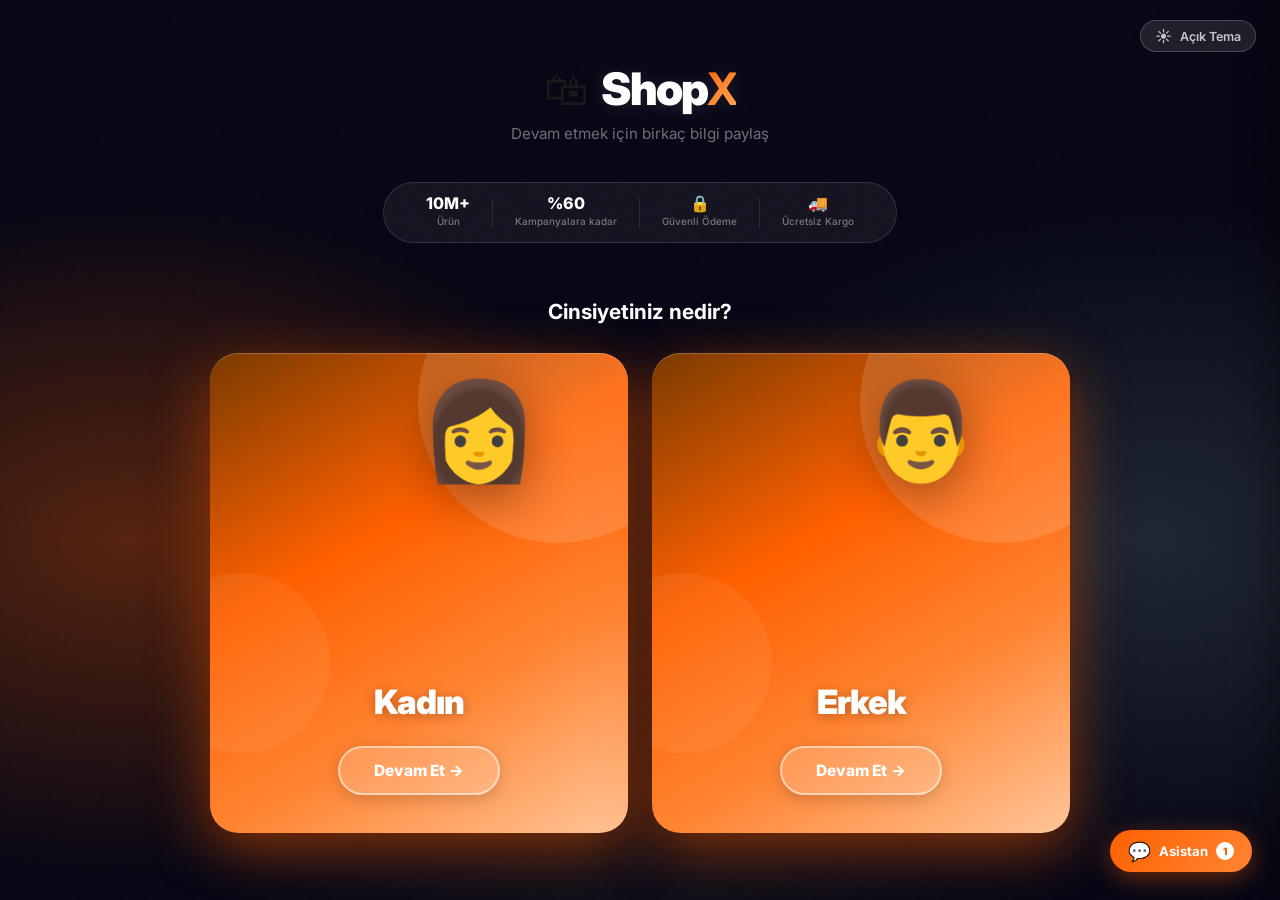
==== commit d0f3ea43: "Merge pull request #1 from EmreBHCC/experiment-conditions Experiment conditions" ====
--- a/index.html
+++ b/index.html
@@ -9,11 +9,9 @@
     <title>ShopX – Türkiye'nin En Trend Mağazası</title>
     <link rel="preconnect" href="https://fonts.googleapis.com" />
     <link rel="preconnect" href="https://fonts.gstatic.com" crossorigin />
-    <link href="https://fonts.googleapis.com/css2?family=Source+Sans+3:wght@400;600;700&display=swap"
+    <link href="https://fonts.googleapis.com/css2?family=Inter:wght@300;400;500;600;700;800;900&display=swap"
         rel="stylesheet" />
     <link rel="stylesheet" href="style.css" />
-    <!-- v2: Trendyol/Hepsiburada derslerinden gelen görünüm katmanı (tasarim-dersleri/) -->
-    <link rel="stylesheet" href="v2.css" />
 </head>
 
 <body>
@@ -152,12 +150,12 @@
             <div class="header-top">
                 <div class="container">
                     <div class="header-top-inner">
-                        <span class="header-topbar-text"><span id="topbar-ship-text">Ücretsiz kargo fırsatı</span><span class="topbar-sep"></span>Güvenli alışveriş<span class="topbar-sep"></span>4.9/5 Müşteri Puanı</span>
+                        <span class="header-topbar-text"><span id="topbar-ship-text">🚚 Ücretsiz kargo fırsatı</span> &nbsp;|&nbsp; 🔒 Güvenli alışveriş &nbsp;|&nbsp; ⭐ 4.9/5 Müşteri Puanı</span>
                         <div class="header-top-actions">
                             <a href="#" id="link-track" onclick="openOrderTracking(); return false;">Sipariş Takibi</a>
-                            <a href="#" id="link-help" onclick="openHelp(); return false;">Yardım &amp; Destek</a>
+                            <a href="#" id="link-help" onclick="openHelp(); return false;">Yardım</a>
                             <a href="#" id="link-switch-gender" onclick="switchGender(); return false;"
-                                class="switch-gender-link">Baştan Başla</a>
+                                class="switch-gender-link">🔄 Baştan Başla</a>
                         </div>
                     </div>
                 </div>
@@ -167,14 +165,15 @@
                 <div class="container">
                     <div class="header-main-inner">
                         <div class="logo" id="main-logo" onclick="handleLogoClick()" title="Ana Sayfaya Git">
-                            <span class="logo-text">shop<strong>x</strong></span>
+                            <span class="logo-icon">🛍</span>
+                            <span class="logo-text">Shop<strong>X</strong></span>
                             <span class="gender-badge" id="gender-badge"></span>
                         </div>
 
                         <div class="search-bar" id="search-container">
                             <div class="search-inner">
                                 <input type="text" id="search-input" class="search-input"
-                                    placeholder="Ürün, kategori veya marka ara"
+                                    placeholder="Ürün, kategori veya marka ara..."
                                     oninput="handleSearchInput(this.value)"
                                     onfocus="logAction('Arama kutusuna tıklandı')"
                                     onkeydown="if(event.key==='Enter') doSearch()" aria-label="Ürün ara" />
@@ -208,7 +207,7 @@
                                     </svg>
                                     <span class="badge" id="fav-count">0</span>
                                 </div>
-                                <span>Favorilerim</span>
+                                <span>Favoriler</span>
                             </div>
 
                             <div class="header-action-item cart-action" id="cart-btn" onclick="openCart()" tabindex="0">
@@ -253,7 +252,7 @@
                     <div class="container">
                         <div class="flash-header">
                             <div class="flash-title-group">
-                                <svg class="flash-icon" width="22" height="22" viewBox="0 0 24 24" fill="currentColor" aria-hidden="true"><path d="M13 2 3 14h9l-1 8 10-12h-9l1-8z"/></svg>
+                                <span class="flash-icon">⚡</span>
                                 <h2 class="flash-title">Flaş İndirim</h2>
                             </div>
                             <div class="countdown" id="countdown">
@@ -264,7 +263,7 @@
                                 <div class="countdown-unit"><span id="cd-s">00</span><small>SN</small></div>
                             </div>
                             <a href="#" class="section-see-all" id="flash-see-all"
-                                onclick="showCategoryPage('flash', 'Flaş İndirim'); return false;">Tümünü Gör</a>
+                                onclick="showCategoryPage('flash', 'Flaş İndirim'); return false;">Tümünü Gör →</a>
                         </div>
                         <div class="products-grid" id="flash-products-grid"></div>
                     </div>
@@ -275,7 +274,8 @@
                         <div class="section-header">
                             <h2 class="section-title" id="recommended-title">Sana Özel Öneriler</h2>
                             <a href="#" class="section-see-all" id="rec-see-all"
-                                onclick="showCategoryPage('recommended','Önerilen Ürünler'); return false;">Tümünü Gör</a>
+                                onclick="showCategoryPage('recommended','Önerilen Ürünler'); return false;">Tümünü Gör
+                                →</a>
                         </div>
                         <div class="products-grid" id="recommended-products-grid"></div>
                     </div>
@@ -292,7 +292,7 @@
                         <div class="section-header">
                             <h2 class="section-title">Çok Satanlar</h2>
                             <a href="#" class="section-see-all" id="more-see-all"
-                                onclick="showCategoryPage('bestseller','Çok Satanlar'); return false;">Tümünü Gör</a>
+                                onclick="showCategoryPage('bestseller','Çok Satanlar'); return false;">Tümünü Gör →</a>
                         </div>
                         <div class="products-grid" id="more-products-grid"></div>
                     </div>
@@ -302,34 +302,32 @@
                     <div class="container">
                         <div class="budget-banner" id="budget-banner-box" onclick="openBudgetFilterModal()">
                             <div class="budget-banner-text">
-                                <strong id="budget-banner-label">Bütçene Göre Ürünler</strong>
-                                <span id="budget-banner-sub">Bütçe tercihini güncellemek için tıkla</span>
-                            </div>
-                            <button class="budget-change-btn">Bütçeni Güncelle</button>
-                        </div>
-                        <button class="financial-profile-btn" onclick="event.stopPropagation();openFinancialModal()">Finansal Profil</button>
+                                <strong id="budget-banner-label">💰 Bütçene Göre Ürünler</strong>
+                                <span id="budget-banner-sub">Bütçe tercihin güncellemek için tıkla</span>
+                            </div>
+                            <button class="budget-change-btn">Bütçeni Güncelle →</button>
+                        </div>
+                        <button class="financial-profile-btn" onclick="event.stopPropagation();openFinancialModal()">💳 Finansal Profil</button>
                     </div>
                 </section>
             </div>
 
             <div id="category-view" class="hidden">
                 <div class="container">
-                    <nav class="breadcrumb" aria-label="Konum">
-                        <a href="#" id="back-btn" onclick="goHome(); return false;">Ana Sayfa</a>
-                        <span class="breadcrumb-sep" aria-hidden="true">›</span>
-                        <span class="breadcrumb-current" id="breadcrumb-current">Kategori</span>
-                    </nav>
                     <div class="category-view-header">
+                        <button class="back-btn" id="back-btn" onclick="goHome()">
+                            ← <span id="back-label">Ana Sayfa</span>
+                        </button>
                         <h2 class="category-view-title" id="category-view-title">Kategori</h2>
-                        <span class="product-count-label" id="product-count-label">0 ürün</span>
                         <div class="sort-filter-row">
                             <select class="sort-select" id="sort-select" onchange="sortProducts(this.value)">
-                                <option value="default">Önerilen Sıralama</option>
+                                <option value="default">Varsayılan Sıralama</option>
                                 <option value="price-asc">Fiyat: Düşükten Yükseğe</option>
                                 <option value="price-desc">Fiyat: Yüksekten Düşüğe</option>
                                 <option value="rating">En Yüksek Puan</option>
                                 <option value="reviews">En Çok Değerlendirilen</option>
                             </select>
+                            <span class="product-count-label" id="product-count-label">0 ürün</span>
                         </div>
                     </div>
                     <div class="products-grid products-grid-wide" id="category-products-grid"></div>
@@ -342,7 +340,8 @@
                 <div class="footer-grid">
                     <div class="footer-col">
                         <div class="logo" onclick="goHome()">
-                            <span class="logo-text">shop<strong>x</strong></span>
+                            <span class="logo-icon">🛍</span>
+                            <span class="logo-text">Shop<strong>X</strong></span>
                         </div>
                         <p class="footer-desc">Türkiye'nin en trend e-ticaret platformu. Milyonlarca ürün, güvenli
                             alışveriş.</p>
@@ -369,10 +368,10 @@
                     <div class="footer-col">
                         <h4>Güvenli Ödeme</h4>
                         <div class="payment-badges">
-                            <span class="payment-badge">Kredi Kartı</span>
-                            <span class="payment-badge">Havale / EFT</span>
-                            <span class="payment-badge">Kapıda Ödeme</span>
-                            <span class="payment-badge">Mobil Ödeme</span>
+                            <span class="payment-badge">💳 Kredi Kartı</span>
+                            <span class="payment-badge">🏦 Havale</span>
+                            <span class="payment-badge">💰 Kapıda</span>
+                            <span class="payment-badge">📱 Mobil</span>
                         </div>
                     </div>
                 </div>
@@ -392,14 +391,14 @@
     <div class="drawer-overlay" id="cart-overlay" onclick="closeCart()"></div>
     <aside class="drawer" id="cart-drawer" aria-label="Sepetim">
         <div class="drawer-header">
-            <h3>Sepetim</h3>
-            <button class="drawer-close" id="cart-close" onclick="closeCart()" aria-label="Kapat">✕</button>
+            <h3>🛒 Sepetim</h3>
+            <button class="drawer-close" id="cart-close" onclick="closeCart()">✕</button>
         </div>
         <div class="drawer-body" id="cart-body">
             <div class="empty-state" id="cart-empty">
-                <span class="empty-icon-circle"><svg width="28" height="28" viewBox="0 0 24 24" fill="none" stroke="currentColor" stroke-width="2" stroke-linecap="round" stroke-linejoin="round" aria-hidden="true"><circle cx="8" cy="21" r="1"/><circle cx="19" cy="21" r="1"/><path d="M2.05 2.05h2l2.66 12.42a2 2 0 0 0 2 1.58h9.78a2 2 0 0 0 1.95-1.57l1.65-7.43H5.12"/></svg></span>
-                <p>Sepetinde ürün bulunmamaktadır.</p>
-                <button class="btn-primary" onclick="closeCart()">Alışverişe Başla</button>
+                <span class="empty-icon">🛒</span>
+                <p>Sepetiniz boş</p>
+                <span>Ürün eklemek için alışverişe başlayın</span>
             </div>
             <div id="cart-items"></div>
         </div>
@@ -407,13 +406,8 @@
             <div id="cart-tier-banner" class="cart-tier-banner" style="display:none"></div>
             <div class="cart-coupon-section">
                 <div class="coupon-input-row">
-                    <input type="text" id="coupon-input" class="coupon-input" placeholder="Kupon kodu gir" oninput="this.value=this.value.toUpperCase()" onkeydown="if(event.key==='Enter')applyCoupon()" />
+                    <input type="text" id="coupon-input" class="coupon-input" placeholder="Kupon kodu (SHOPX10, KARGO...)" oninput="this.value=this.value.toUpperCase()" onkeydown="if(event.key==='Enter')applyCoupon()" />
                     <button class="coupon-apply-btn" onclick="applyCoupon()">Uygula</button>
-                </div>
-                <div class="coupon-chips">
-                    <span class="coupon-chips-label">Kuponlarım:</span>
-                    <button class="coupon-chip" onclick="fillCoupon('SHOPX10')">SHOPX10 <small>%10</small></button>
-                    <button class="coupon-chip" onclick="fillCoupon('KARGO')">KARGO <small>Kargo Bedava</small></button>
                 </div>
                 <div id="coupon-status"></div>
             </div>
@@ -425,22 +419,21 @@
                 <div class="cart-summary-row total-row"><span>Toplam</span><strong id="cart-total-price">0 TL</strong></div>
             </div>
             <div id="cart-financial-impact" class="cart-financial-impact" style="display:none"></div>
-            <button class="checkout-btn" id="checkout-btn" onclick="openCheckout()">Sepeti Onayla</button>
+            <button class="checkout-btn" id="checkout-btn" onclick="openCheckout()">Ödemeye Geç →</button>
         </div>
     </aside>
 
     <div class="drawer-overlay" id="fav-overlay" onclick="closeFavorites()"></div>
     <aside class="drawer" id="fav-drawer" aria-label="Favorilerim">
         <div class="drawer-header">
-            <h3>Favorilerim</h3>
-            <button class="drawer-close" id="fav-close" onclick="closeFavorites()" aria-label="Kapat">✕</button>
+            <h3>❤️ Favorilerim</h3>
+            <button class="drawer-close" id="fav-close" onclick="closeFavorites()">✕</button>
         </div>
         <div class="drawer-body" id="fav-body">
             <div class="empty-state" id="fav-empty">
-                <span class="empty-icon-circle"><svg width="28" height="28" viewBox="0 0 24 24" fill="none" stroke="currentColor" stroke-width="2" stroke-linecap="round" stroke-linejoin="round" aria-hidden="true"><path d="M19 14c1.49-1.46 3-3.21 3-5.5A5.5 5.5 0 0 0 16.5 3c-1.76 0-3 .5-4.5 2-1.5-1.5-2.74-2-4.5-2A5.5 5.5 0 0 0 2 8.5c0 2.3 1.5 4.05 3 5.5l7 7Z"/></svg></span>
-                <p>Favori listende ürün bulunmamaktadır.</p>
-                <span>Beğendiğin ürünleri kalp simgesiyle buraya ekleyebilirsin.</span>
-                <button class="btn-primary" onclick="closeFavorites()">Alışverişe Başla</button>
+                <span class="empty-icon">❤️</span>
+                <p>Favori listeniz boş</p>
+                <span>Beğendiğin ürünleri kaydet</span>
             </div>
             <div id="fav-items"></div>
         </div>
@@ -476,7 +469,7 @@
     <div class="modal-overlay" id="help-overlay" onclick="closeHelp()"></div>
     <div class="help-modal" id="help-modal" role="dialog" aria-label="Yardım" style="display:none">
         <button class="modal-close" onclick="closeHelp()">✕</button>
-        <h2 class="help-title">Yardım Merkezi</h2>
+        <h2 class="help-title">🙋 Yardım Merkezi</h2>
         <div class="help-tabs">
             <button class="help-tab active" onclick="switchHelpTab('faq', this)">SSS</button>
             <button class="help-tab" onclick="switchHelpTab('shipping', this)">Kargo</button>
@@ -529,7 +522,7 @@
 
     <div class="flash-popup" id="flash-popup" style="display:none">
         <div class="flash-popup-header">
-            <span class="flash-popup-tag">FLAŞ İNDİRİM</span>
+            <span class="flash-popup-tag">⚡ FLAŞ İNDİRİM</span>
             <button class="flash-popup-close" onclick="closeFlashPopup()">✕</button>
         </div>
         <div class="flash-popup-body" id="flash-popup-body"></div>
@@ -573,7 +566,7 @@
 
     <div class="compare-bar" id="compare-bar" style="display:none">
         <div class="compare-bar-inner">
-            <span class="compare-bar-label">Karşılaştır (<span id="compare-count">0</span>/3)</span>
+            <span class="compare-bar-label">⚖️ Karşılaştır (<span id="compare-count">0</span>/3)</span>
             <div class="compare-bar-items" id="compare-bar-items"></div>
             <div class="compare-bar-actions">
                 <button class="compare-btn-go" onclick="openCompareModal()">Karşılaştır</button>
@@ -595,7 +588,7 @@
             <div class="btb-progress-state" id="btb-progress-state">
                 <div class="btb-top-row">
                     <div class="btb-left">
-                        <span class="btb-state-icon" id="btb-icon"></span>
+                        <span class="btb-state-icon" id="btb-icon">💰</span>
                         <div class="btb-text-group">
                             <span class="btb-title">Günlük Bütçe</span>
                             <span class="btb-subtitle" id="btb-subtitle">Bütçe takibi aktif</span>
@@ -614,7 +607,7 @@
 
             <div class="btb-exceeded-state" id="btb-exceeded-state">
                 <div class="btb-warn-left">
-                    <div class="btb-warn-badge"><svg width="20" height="20" viewBox="0 0 24 24" fill="none" stroke="currentColor" stroke-width="2" stroke-linecap="round" stroke-linejoin="round" aria-hidden="true"><path d="m21.73 18-8-14a2 2 0 0 0-3.48 0l-8 14A2 2 0 0 0 4 21h16a2 2 0 0 0 1.73-3"/><path d="M12 9v4"/><path d="M12 17h.01"/></svg></div>
+                    <div class="btb-warn-badge">⚠️</div>
                     <div>
                         <span class="btb-warn-title">Günlük bütçeni aştın!</span>
                         <span class="btb-warn-sub" id="btb-over-msg">0 TL fazla harcama</span>
@@ -622,10 +615,10 @@
                 </div>
                 <div class="btb-warn-actions">
                     <button class="btb-upgrade-btn" onclick="openBudgetUpgradeModal()">
-                        Profili Düzenle
+                        Profili Düzenle ✏️
                     </button>
                     <button class="btb-checkout-btn" onclick="openCheckout()">
-                        Ödemeye Geç
+                        Ödemeye Geç →
                     </button>
                 </div>
             </div>
@@ -643,7 +636,7 @@
     <div class="toast-container" id="toast-container"></div>
 
     <button class="va-toggle" id="va-toggle" onclick="toggleAssistant()" aria-label="Sanal Asistan">
-        <span class="va-toggle-icon"><svg width="20" height="20" viewBox="0 0 24 24" fill="none" stroke="currentColor" stroke-width="2" stroke-linecap="round" stroke-linejoin="round" aria-hidden="true"><path d="M7.9 20A9 9 0 1 0 4 16.1L2 22Z"/></svg></span>
+        <span class="va-toggle-icon">💬</span>
         <span class="va-toggle-label">Asistan</span>
         <span class="va-badge" id="va-badge">1</span>
     </button>
@@ -651,7 +644,7 @@
     <div class="va-panel" id="va-panel">
         <div class="va-header">
             <div class="va-avatar-wrap">
-                <div class="va-avatar">sx</div>
+                <div class="va-avatar">🤖</div>
                 <span class="va-online-dot"></span>
             </div>
             <div class="va-header-info">
--- a/style.css
+++ b/style.css
@@ -2,13 +2,13 @@
    SHOPX – Premium E-Commerce Design (Hepsiburada Style)
    ============================================================ */
 
-@import url('https://fonts.googleapis.com/css2?family=Source+Sans+3:wght@400;600;700&display=swap');
+@import url('https://fonts.googleapis.com/css2?family=Inter:wght@300;400;500;600;700;800;900&display=swap');
 
 /* ============================================================
    CSS CUSTOM PROPERTIES
    ============================================================ */
 :root {
-  --font: 'Source Sans 3', -apple-system, BlinkMacSystemFont, 'Segoe UI', Arial, sans-serif;
+  --font: 'Inter', sans-serif;
   --radius-xs: 4px;
   --radius-sm: 8px;
   --radius-md: 12px;
@@ -18,24 +18,24 @@
   --shadow-sm: 0 2px 10px rgba(0,0,0,0.08);
   --shadow-md: 0 6px 24px rgba(0,0,0,0.11);
   --shadow-lg: 0 16px 48px rgba(0,0,0,0.16);
-  --shadow-hover: 0 2px 8px rgba(0,0,0,0.08);
+  --shadow-hover: 0 8px 32px rgba(255,96,0,0.18);
   --transition: 0.22s cubic-bezier(0.4,0,0.2,1);
 
   /* Neutral */
-  --bg: #fafafa;
+  --bg: #f5f5f5;
   --surface: #ffffff;
   --surface-2: #fafafa;
-  --border: #e6e6e6;
+  --border: #e8e8e8;
   --border-light: #f0f0f0;
-  --text-primary: #333333;
-  --text-secondary: #666666;
+  --text-primary: #1a1a1a;
+  --text-secondary: #555555;
   --text-muted: #999999;
 
   /* Brand — Orange (Hepsiburada style) */
   --accent: #FF6000;
   --accent-hover: #e55500;
   --accent-light: #fff3eb;
-  --accent-gradient: #FF6000; /* v2: gradient yok, düz renk */
+  --accent-gradient: linear-gradient(135deg, #FF6000 0%, #ff8533 100%);
 
   /* Red for discounts */
   --red: #E53935;
@@ -133,7 +133,7 @@
 
 .gs-logo-text {
   font-size: 2.8rem;
-  font-weight: 700;
+  font-weight: 900;
   color: #fff;
   letter-spacing: -2px;
   line-height: 1;
@@ -185,7 +185,7 @@
 
 .gs-stat-num {
   font-size: 1rem;
-  font-weight: 700;
+  font-weight: 800;
   color: #fff;
   line-height: 1;
 }
@@ -283,7 +283,7 @@
   border: 1.5px solid rgba(255,255,255,0.42);
   color: #fff;
   font-size: 0.65rem;
-  font-weight: 700;
+  font-weight: 800;
   letter-spacing: 3px;
   text-transform: uppercase;
   padding: 5px 16px;
@@ -294,7 +294,7 @@
 .gc-title {
   color: #fff;
   font-size: 2.1rem;
-  font-weight: 700;
+  font-weight: 900;
   letter-spacing: -1px;
   line-height: 1.05;
   text-shadow: 0 2px 12px rgba(0,0,0,0.28);
@@ -335,7 +335,7 @@
   padding: 13px 34px;
   border-radius: 50px;
   font-size: 0.97rem;
-  font-weight: 700;
+  font-weight: 800;
   color: #fff;
   background: rgba(255,255,255,0.18);
   border: 2px solid rgba(255,255,255,0.52);
@@ -347,7 +347,7 @@
 .gender-card:hover .gc-cta {
   background: rgba(255,255,255,0.32);
   border-color: #fff;
-  transform: none;
+  transform: scale(1.05);
   box-shadow: 0 6px 24px rgba(0,0,0,0.22);
 }
 
@@ -639,7 +639,7 @@
 
 .logo .logo-text strong {
   color: var(--accent);
-  font-weight: 700;
+  font-weight: 900;
 }
 
 .gender-badge {
@@ -768,7 +768,7 @@
 }
 
 .header-action-item svg { transition: transform var(--transition); }
-.header-action-item:hover svg { transform: none; }
+.header-action-item:hover svg { transform: scale(1.08); }
 
 .action-icon-wrap { position: relative; }
 
@@ -779,7 +779,7 @@
   background: var(--red);
   color: #fff;
   font-size: 0.58rem;
-  font-weight: 700;
+  font-weight: 800;
   min-width: 17px;
   height: 17px;
   border-radius: 50px;
@@ -898,7 +898,7 @@
 
 .banner-slide-title {
   font-size: 3rem;
-  font-weight: 700;
+  font-weight: 900;
   color: #fff;
   line-height: 1.1;
   margin-bottom: 14px;
@@ -919,7 +919,7 @@
   border-radius: var(--radius-sm);
   background: #fff;
   color: var(--accent);
-  font-weight: 700;
+  font-weight: 800;
   border: none;
   transition: all var(--transition);
   font-family: var(--font);
@@ -932,7 +932,7 @@
 .banner-cta:hover {
   background: var(--accent);
   color: #fff;
-  transform: none;
+  transform: translateY(-2px);
   box-shadow: 0 8px 28px rgba(255,96,0,0.4);
 }
 
@@ -1000,7 +1000,7 @@
    ============================================================ */
 .section-title {
   font-size: 1.35rem;
-  font-weight: 700;
+  font-weight: 800;
   color: var(--text-primary);
   letter-spacing: -0.3px;
   display: flex;
@@ -1076,7 +1076,7 @@
 .category-card:hover {
   border-color: var(--accent);
   background: var(--accent-light);
-  transform: none;
+  transform: translateY(-4px);
 }
 
 .category-card:hover .cat-icon-wrap {
@@ -1145,7 +1145,7 @@
 
 .flash-title {
   font-size: 1.1rem;
-  font-weight: 700;
+  font-weight: 800;
   color: #fff;
 }
 
@@ -1170,7 +1170,7 @@
 .countdown-unit span {
   color: #fff;
   font-size: 1.1rem;
-  font-weight: 700;
+  font-weight: 900;
   line-height: 1;
   font-variant-numeric: tabular-nums;
 }
@@ -1186,7 +1186,7 @@
 .countdown-sep {
   color: rgba(255,255,255,0.6);
   font-size: 1.2rem;
-  font-weight: 700;
+  font-weight: 900;
   margin-bottom: 4px;
 }
 
@@ -1231,7 +1231,7 @@
 
 .product-card:hover {
   border-color: var(--accent);
-  transform: none;
+  transform: translateY(-5px);
   box-shadow: var(--shadow-hover);
 }
 
@@ -1252,7 +1252,7 @@
   transition: transform 0.4s ease;
 }
 
-.product-card:hover .product-img-wrap img { transform: none; }
+.product-card:hover .product-img-wrap img { transform: scale(1.07); }
 
 /* Emoji placeholder */
 .product-img-wrap .product-emoji {
@@ -1261,7 +1261,7 @@
   transition: transform 0.4s ease;
 }
 
-.product-card:hover .product-emoji { transform: none; }
+.product-card:hover .product-emoji { transform: scale(1.08); }
 
 /* Badge */
 .product-badge {
@@ -1271,7 +1271,7 @@
   padding: 3px 7px;
   border-radius: var(--radius-xs);
   font-size: 0.62rem;
-  font-weight: 700;
+  font-weight: 800;
   text-transform: uppercase;
   letter-spacing: 0.5px;
   z-index: 2;
@@ -1315,7 +1315,7 @@
   background: var(--red);
   color: #fff;
   font-size: 0.65rem;
-  font-weight: 700;
+  font-weight: 900;
   padding: 3px 7px;
   border-radius: var(--radius-xs);
   z-index: 2;
@@ -1354,7 +1354,7 @@
 }
 
 .product-card:hover .product-fav-btn { opacity: 1; }
-.product-fav-btn:hover { background: #fff; transform: none; box-shadow: var(--shadow-sm); }
+.product-fav-btn:hover { background: #fff; transform: scale(1.08); box-shadow: var(--shadow-sm); }
 .product-fav-btn.active { opacity: 1; }
 
 /* Card Body */
@@ -1414,7 +1414,7 @@
 
 .product-price {
   font-size: 1.08rem;
-  font-weight: 700;
+  font-weight: 900;
   color: var(--accent);
 }
 
@@ -1427,7 +1427,7 @@
 
 .product-discount {
   font-size: 0.66rem;
-  font-weight: 700;
+  font-weight: 800;
   color: var(--red);
   background: var(--red-bg);
   padding: 1px 5px;
@@ -1460,7 +1460,7 @@
 
 .product-add-btn:hover {
   opacity: 0.9;
-  transform: none;
+  transform: scale(1.01) !important;
 }
 
 /* Free shipping label */
@@ -1505,13 +1505,13 @@
 }
 
 .promo-card:hover {
-  transform: none;
+  transform: translateY(-4px);
   box-shadow: var(--shadow-lg);
 }
 
 .promo-card h3 {
   font-size: 1.05rem;
-  font-weight: 700;
+  font-weight: 800;
   color: #fff;
   margin-bottom: 4px;
   position: relative;
@@ -1567,7 +1567,7 @@
   background: var(--surface);
 }
 
-.drawer-header h3 { font-size: 1.05rem; font-weight: 700; }
+.drawer-header h3 { font-size: 1.05rem; font-weight: 800; }
 
 .drawer-close {
   width: 32px;
@@ -1607,7 +1607,7 @@
 
 .total-row {
   font-size: 1rem;
-  font-weight: 700;
+  font-weight: 800;
   color: var(--text-primary);
   border-top: 1px solid var(--border);
   margin-top: 6px;
@@ -1625,13 +1625,13 @@
   border-radius: var(--radius-sm);
   font-family: var(--font);
   font-size: 0.97rem;
-  font-weight: 700;
+  font-weight: 800;
   cursor: pointer;
   transition: opacity var(--transition), transform var(--transition);
   letter-spacing: 0.3px;
 }
 
-.checkout-btn:hover { opacity: 0.9; transform: none; }
+.checkout-btn:hover { opacity: 0.9; transform: scale(1.01); }
 
 /* Cart & Fav items */
 .cart-item, .fav-item {
@@ -1682,7 +1682,7 @@
 
 .cart-item-price, .fav-item-price {
   font-size: 0.9rem;
-  font-weight: 700;
+  font-weight: 800;
   color: var(--accent);
 }
 
@@ -1835,7 +1835,7 @@
 
 .modal-brand {
   font-size: 0.72rem;
-  font-weight: 700;
+  font-weight: 800;
   text-transform: uppercase;
   color: var(--text-muted);
   letter-spacing: 1.5px;
@@ -1869,7 +1869,7 @@
 
 .modal-price {
   font-size: 1.8rem;
-  font-weight: 700;
+  font-weight: 900;
   color: var(--accent);
 }
 
@@ -1884,7 +1884,7 @@
   border-radius: var(--radius-xs);
   background: var(--red-bg);
   color: var(--red);
-  font-weight: 700;
+  font-weight: 800;
   font-size: 0.82rem;
 }
 
@@ -1933,12 +1933,12 @@
   border-radius: var(--radius-sm);
   font-family: var(--font);
   font-size: 0.95rem;
-  font-weight: 700;
+  font-weight: 800;
   cursor: pointer;
   transition: opacity var(--transition), transform var(--transition);
 }
 
-.modal-add-cart:hover { opacity: 0.9; transform: none; }
+.modal-add-cart:hover { opacity: 0.9; transform: scale(1.01); }
 
 .modal-fav-btn {
   padding: 10px 16px;
@@ -2079,7 +2079,7 @@
 
 .log-toggle:hover {
   background: #16213e;
-  transform: none;
+  transform: translateY(-2px);
   box-shadow: 0 8px 28px rgba(0,0,0,0.38);
 }
 
@@ -2148,7 +2148,7 @@
   50% { opacity: 0.5; transform: scale(0.8); }
 }
 
-.log-live-text { color: #22c55e; font-size: 0.62rem; font-weight: 700; letter-spacing: 2px; }
+.log-live-text { color: #22c55e; font-size: 0.62rem; font-weight: 800; letter-spacing: 2px; }
 
 .log-panel-actions { display: flex; align-items: center; gap: 6px; }
 
@@ -2360,7 +2360,7 @@
 }
 
 .budget-icon { font-size: 2.4rem; margin-bottom: 6px; }
-.budget-title { color: #fff; font-size: 1.45rem; font-weight: 700; margin-bottom: 4px; }
+.budget-title { color: #fff; font-size: 1.45rem; font-weight: 800; margin-bottom: 4px; }
 .budget-subtitle { color: rgba(255,255,255,0.55); font-size: 0.85rem; margin-bottom: 14px; max-width: 420px; }
 
 .budget-options {
@@ -2390,7 +2390,7 @@
 .budget-btn:hover, .budget-btn.selected {
   border-color: rgba(255,255,255,0.58);
   background: rgba(255,255,255,0.14);
-  transform: none;
+  transform: translateY(-2px);
   box-shadow: 0 6px 20px rgba(0,0,0,0.28);
 }
 
@@ -2441,7 +2441,7 @@
 
 .budget-confirm-btn.active:hover {
   background: linear-gradient(135deg, #e55500, #ff7700);
-  transform: none;
+  transform: translateY(-2px);
   box-shadow: 0 8px 24px rgba(255,96,0,0.5);
 }
 
@@ -2573,7 +2573,7 @@
 
 .gs-slider-val {
   font-size: 0.88rem;
-  font-weight: 700;
+  font-weight: 800;
   color: rgba(255,255,255,0.88);
   background: rgba(255,96,0,0.12);
   border: 1px solid rgba(255,96,0,0.2);
@@ -2728,7 +2728,7 @@
   font-weight: 700;
   letter-spacing: 0.06em;
   text-transform: uppercase;
-  font-family: var(--font);
+  font-family: Inter, sans-serif;
   opacity: 0.9;
 }
 
@@ -2759,7 +2759,7 @@
   opacity: 0.6;
   text-transform: uppercase;
   letter-spacing: 0.08em;
-  font-family: var(--font);
+  font-family: Inter, sans-serif;
   margin-bottom: 2px;
 }
 
@@ -2827,7 +2827,7 @@
 
 .back-btn:hover { border-color: var(--accent); color: var(--accent); }
 
-.category-view-title { font-size: 1.35rem; font-weight: 700; }
+.category-view-title { font-size: 1.35rem; font-weight: 800; }
 
 .sort-filter-row {
   margin-left: auto;
@@ -2875,7 +2875,7 @@
   box-shadow: 0 4px 20px rgba(255,96,0,0.25);
 }
 
-.budget-banner:hover { opacity: 0.94; transform: none; }
+.budget-banner:hover { opacity: 0.94; transform: translateY(-2px); }
 
 .budget-banner-text { display: flex; flex-direction: column; gap: 4px; }
 .budget-banner-text strong { color: #fff; font-size: 0.97rem; font-weight: 700; }
@@ -2989,7 +2989,7 @@
 
 .checkout-step-line.done { background: #22c55e; }
 
-.checkout-title { font-size: 1.25rem; font-weight: 700; margin-bottom: 22px; }
+.checkout-title { font-size: 1.25rem; font-weight: 800; margin-bottom: 22px; }
 
 .checkout-cart-items { margin-bottom: 20px; }
 
@@ -3021,7 +3021,7 @@
 }
 .checkout-cart-item-name { font-weight: 600; font-size: 0.86rem; }
 .checkout-cart-item-qty { font-size: 0.76rem; color: var(--text-muted); margin-top: 2px; }
-.checkout-cart-item-price { margin-left: auto; font-weight: 700; color: var(--accent); }
+.checkout-cart-item-price { margin-left: auto; font-weight: 800; color: var(--accent); }
 
 .checkout-summary {
   background: var(--surface-2);
@@ -3041,7 +3041,7 @@
 
 .checkout-summary-row.total {
   font-size: 1.03rem;
-  font-weight: 700;
+  font-weight: 800;
   color: var(--text-primary);
   border-top: 1px solid var(--border);
   margin-top: 8px;
@@ -3111,12 +3111,12 @@
   border-radius: var(--radius-sm);
   font-family: var(--font);
   font-size: 0.97rem;
-  font-weight: 700;
+  font-weight: 800;
   cursor: pointer;
   transition: opacity var(--transition), transform var(--transition);
 }
 
-.checkout-btn-primary:hover { opacity: 0.9; transform: none; }
+.checkout-btn-primary:hover { opacity: 0.9; transform: scale(1.01); }
 
 /* ============================================================
    HELP MODAL / INFO MODAL
@@ -3142,7 +3142,7 @@
   transform: translate(-50%, -50%) scale(1);
 }
 
-.help-title { font-size: 1.3rem; font-weight: 700; margin-bottom: 20px; }
+.help-title { font-size: 1.3rem; font-weight: 800; margin-bottom: 20px; }
 
 .help-tabs {
   display: flex;
@@ -3219,7 +3219,7 @@
 .flash-popup-tag {
   color: #fff;
   font-size: 0.78rem;
-  font-weight: 700;
+  font-weight: 800;
   letter-spacing: 1px;
 }
 
@@ -3255,7 +3255,7 @@
   text-align: center;
 }
 
-.flash-popup-timer span { font-weight: 700; }
+.flash-popup-timer span { font-weight: 900; }
 
 /* Flash popup body içeriği */
 .flash-popup-body {
@@ -3310,7 +3310,7 @@
 
 .flash-popup-price {
   font-size: 1rem;
-  font-weight: 700;
+  font-weight: 900;
   color: var(--accent);
 }
 
@@ -3322,7 +3322,7 @@
 
 .flash-popup-discount {
   font-size: 0.65rem;
-  font-weight: 700;
+  font-weight: 800;
   color: var(--red);
   background: var(--red-bg);
   padding: 2px 5px;
@@ -3341,7 +3341,7 @@
   border-radius: var(--radius-sm);
   font-family: var(--font);
   font-size: 0.88rem;
-  font-weight: 700;
+  font-weight: 800;
   cursor: pointer;
   transition: opacity 0.2s, transform 0.2s;
   letter-spacing: 0.3px;
@@ -3349,7 +3349,7 @@
 
 .flash-popup-buy:hover {
   opacity: 0.9;
-  transform: none;
+  transform: scale(1.02);
 }
 
 /* Cart financial impact */
@@ -3380,7 +3380,7 @@
   padding: 10px 16px;
   background: linear-gradient(90deg, #b45309, #d97706);
   color: #fff;
-  font-family: var(--font);
+  font-family: Inter, sans-serif;
   font-size: 0.84rem;
   font-weight: 500;
   box-shadow: 0 2px 12px rgba(180,83,9,0.4);
@@ -3403,7 +3403,7 @@
 }
 
 .nsb-text strong {
-  font-weight: 700;
+  font-weight: 800;
 }
 
 .nsb-close {
@@ -3530,7 +3530,7 @@
 .purpose-option:hover {
   border-color: var(--accent);
   background: #fff5f0;
-  transform: none;
+  transform: translateY(-2px);
   box-shadow: 0 4px 14px rgba(255,96,0,0.12);
 }
 
@@ -3586,7 +3586,7 @@
 
 .purpose-custom-btn:hover {
   background: #e55500;
-  transform: none;
+  transform: translateY(-1px);
 }
 
 .purpose-skip {
@@ -3707,7 +3707,7 @@
 .btb-amounts {
   display: block;
   font-size: 0.8rem;
-  font-weight: 700;
+  font-weight: 800;
   color: #1a1a1a;
   letter-spacing: -0.3px;
 }
@@ -3810,7 +3810,7 @@
 .btb-warn-title {
   display: block;
   font-size: 0.82rem;
-  font-weight: 700;
+  font-weight: 800;
   color: #ef4444;
   line-height: 1.2;
 }
@@ -3845,7 +3845,7 @@
 .btb-upgrade-btn:hover {
   background: #ebebeb;
   border-color: #ccc;
-  transform: none;
+  transform: translateY(-1px);
 }
 
 .btb-checkout-btn {
@@ -3865,7 +3865,7 @@
 
 .btb-checkout-btn:hover {
   opacity: 0.9;
-  transform: none;
+  transform: translateY(-1px);
   box-shadow: 0 5px 18px rgba(255,96,0,0.42);
 }
 
@@ -3929,7 +3929,7 @@
 
 .bum-title {
   font-size: 1rem;
-  font-weight: 700;
+  font-weight: 800;
   color: #1a1a1a;
   margin-bottom: 5px;
 }
@@ -3991,7 +3991,7 @@
 
 .bum-tier-limit {
   font-size: 0.75rem;
-  font-weight: 700;
+  font-weight: 800;
   color: #555;
   flex-shrink: 0;
 }
@@ -4118,7 +4118,7 @@
   align-items: center;
   gap: 3px;
   font-size: 0.58rem;
-  font-weight: 700;
+  font-weight: 800;
   padding: 2px 7px;
   border-radius: 50px;
   text-transform: uppercase;
@@ -4250,7 +4250,7 @@
 }
 .opp-badge {
   display: inline-flex; align-items: center; gap: 3px;
-  font-size: 0.6rem; font-weight: 700; padding: 2px 8px;
+  font-size: 0.6rem; font-weight: 800; padding: 2px 8px;
   border-radius: 50px; letter-spacing: .3px;
 }
 .opp-flash   { background: #fff3cd; color: #a06800; border: 1px solid rgba(255,193,7,.3); }
@@ -4285,7 +4285,7 @@
   letter-spacing: 0.01em;
 }
 .product-card:hover .product-compare-btn { opacity: 1; }
-.product-compare-btn:hover { background: #fff; transform: none; box-shadow: var(--shadow-sm); }
+.product-compare-btn:hover { background: #fff; transform: scale(1.08); box-shadow: var(--shadow-sm); }
 .product-compare-btn.active { opacity: 1; background: var(--accent-light); border-color: var(--accent); }
 .product-compare-btn.active .btn-text { color: var(--accent); }
 
@@ -4335,7 +4335,7 @@
 .compare-btn-go {
   padding: 9px 20px; background: var(--accent-gradient); color: #fff;
   border: none; border-radius: var(--radius-sm); font-family: var(--font);
-  font-size: .82rem; font-weight: 700; cursor: pointer; transition: opacity var(--transition);
+  font-size: .82rem; font-weight: 800; cursor: pointer; transition: opacity var(--transition);
 }
 .compare-btn-go:hover { opacity: .87; }
 .compare-btn-clear {
@@ -4360,7 +4360,7 @@
 }
 .compare-modal.open { opacity: 1; pointer-events: all; transform: translate(-50%,-50%) scale(1); }
 .compare-modal-title {
-  font-size: 1.2rem; font-weight: 700; margin-bottom: 20px;
+  font-size: 1.2rem; font-weight: 800; margin-bottom: 20px;
   display: flex; align-items: center; gap: 10px;
 }
 .compare-table {
@@ -4387,7 +4387,7 @@
 .compare-product-img { font-size: 2.5rem; line-height: 1; }
 .compare-product-name { font-size: .8rem; font-weight: 700; line-height: 1.3; }
 .compare-product-brand { font-size: .65rem; color: var(--text-muted); text-transform: uppercase; }
-.compare-price-cell { font-weight: 700; color: var(--accent); font-size: .98rem; }
+.compare-price-cell { font-weight: 900; color: var(--accent); font-size: .98rem; }
 .compare-add-btn {
   width: 100%; padding: 7px; background: var(--accent-gradient); color: #fff;
   border: none; border-radius: var(--radius-sm); font-family: var(--font);
@@ -4398,7 +4398,7 @@
 /* ── İndirim Rozeti Animasyonu ── */
 @keyframes pulseBadge {
   0%,100% { transform: scale(1);    box-shadow: 0 0 0 0   rgba(229,57,53,.4); }
-  50%      { transform: none; box-shadow: 0 0 0 5px rgba(229,57,53,0);  }
+  50%      { transform: scale(1.07); box-shadow: 0 0 0 5px rgba(229,57,53,0);  }
 }
 .discount-pulse { animation: pulseBadge 2.2s ease-in-out infinite; }
 .product-discount-badge { animation: pulseBadge 2.2s ease-in-out infinite; }
@@ -4418,9 +4418,9 @@
   text-align: center; background: var(--surface-2);
 }
 .membership-card.active { border-color: var(--accent); background: var(--accent-light); }
-.membership-card:hover { border-color: var(--accent); transform: none; }
+.membership-card:hover { border-color: var(--accent); transform: translateY(-2px); }
 .membership-card-icon { font-size: 1.7rem; margin-bottom: 4px; }
-.membership-card-name { font-size: .82rem; font-weight: 700; color: var(--text-primary); }
+.membership-card-name { font-size: .82rem; font-weight: 800; color: var(--text-primary); }
 .membership-card-info { font-size: .64rem; color: var(--text-muted); margin-top: 2px; }
 .membership-card-check { font-size: .68rem; font-weight: 700; color: var(--green); margin-top: 3px; }
 
@@ -4433,7 +4433,7 @@
 }
 .gift-balance-info { display: flex; flex-direction: column; gap: 2px; }
 .gift-balance-label { font-size: .72rem; color: var(--text-secondary); }
-.gift-balance-amount { font-size: 1.35rem; font-weight: 700; color: #D81B7E; }
+.gift-balance-amount { font-size: 1.35rem; font-weight: 900; color: #D81B7E; }
 .gift-balance-note { font-size: .62rem; color: var(--text-muted); }
 
 /* ── Onaylı / Süper Satıcı Rozeti ── */
@@ -4442,7 +4442,7 @@
 }
 .seller-badge {
   display: inline-flex; align-items: center; gap: 3px;
-  font-size: 0.58rem; font-weight: 700; padding: 2px 6px;
+  font-size: 0.58rem; font-weight: 800; padding: 2px 6px;
   border-radius: 4px; letter-spacing: .2px; white-space: nowrap;
 }
 .seller-verified {
@@ -4474,7 +4474,7 @@
   color: #e65100; border: 1px solid rgba(230,81,0,.18);
   cursor: pointer;
 }
-.product-member-strip strong { font-weight: 700; }
+.product-member-strip strong { font-weight: 800; }
 
 /* ── Ürün Modalı Üyelik Avantaj Tablosu ── */
 .modal-member-benefits {
@@ -4492,9 +4492,9 @@
 }
 .mmb-icon { font-size: 1.1rem; flex-shrink: 0; }
 .mmb-label { font-weight: 700; min-width: 52px; }
-.mmb-price { font-weight: 700; color: var(--accent); margin-left: auto; }
+.mmb-price { font-weight: 900; color: var(--accent); margin-left: auto; }
 .mmb-ship { font-size: .68rem; color: var(--green); font-weight: 600; background: #e8f5e9; padding: 2px 6px; border-radius: 50px; }
-.mmb-badge { font-size: .58rem; font-weight: 700; background: var(--accent-gradient); color: #fff; padding: 2px 7px; border-radius: 50px; }
+.mmb-badge { font-size: .58rem; font-weight: 800; background: var(--accent-gradient); color: #fff; padding: 2px 7px; border-radius: 50px; }
 
 /* ── Sanal Asistan Toggle Butonu ── */
 .va-toggle {
@@ -4511,14 +4511,14 @@
   user-select: none;
 }
 .va-toggle:hover {
-  transform: none;
+  transform: translateY(-3px);
   box-shadow: 0 10px 32px rgba(255,96,0,.5);
 }
 .va-toggle-icon { font-size: 1.15rem; line-height: 1; }
 .va-badge {
   background: #fff; color: var(--accent);
   border-radius: 50px; width: 18px; height: 18px;
-  font-size: .62rem; font-weight: 700;
+  font-size: .62rem; font-weight: 900;
   display: flex; align-items: center; justify-content: center;
   animation: pulseBadge 2s ease-in-out infinite;
 }
@@ -4564,7 +4564,7 @@
   background: #22c55e; border: 2px solid var(--accent);
 }
 .va-header-info { flex: 1; }
-.va-name { font-size: .9rem; font-weight: 700; color: #fff; }
+.va-name { font-size: .9rem; font-weight: 800; color: #fff; }
 .va-status { font-size: .65rem; color: rgba(255,255,255,.8); margin-top: 1px; }
 .va-close-btn {
   background: rgba(255,255,255,.15); border: none; color: #fff;
@@ -4687,7 +4687,7 @@
 }
 .ai-review-title {
   font-size: .72rem;
-  font-weight: 700;
+  font-weight: 800;
   color: #6366f1;
   text-transform: uppercase;
   letter-spacing: .6px;
@@ -4722,7 +4722,7 @@
 }
 .ai-review-list-title {
   font-size: .67rem;
-  font-weight: 700;
+  font-weight: 800;
   margin-bottom: 5px;
   letter-spacing: .3px;
 }
@@ -4763,7 +4763,7 @@
 }
 .ai-review-score-val {
   font-size: .72rem;
-  font-weight: 700;
+  font-weight: 800;
   color: #6366f1;
   min-width: 30px;
   text-align: right;
@@ -4801,7 +4801,7 @@
 }
 .ur-title {
   font-size: .72rem;
-  font-weight: 700;
+  font-weight: 800;
   color: #16a34a;
   text-transform: uppercase;
   letter-spacing: .6px;
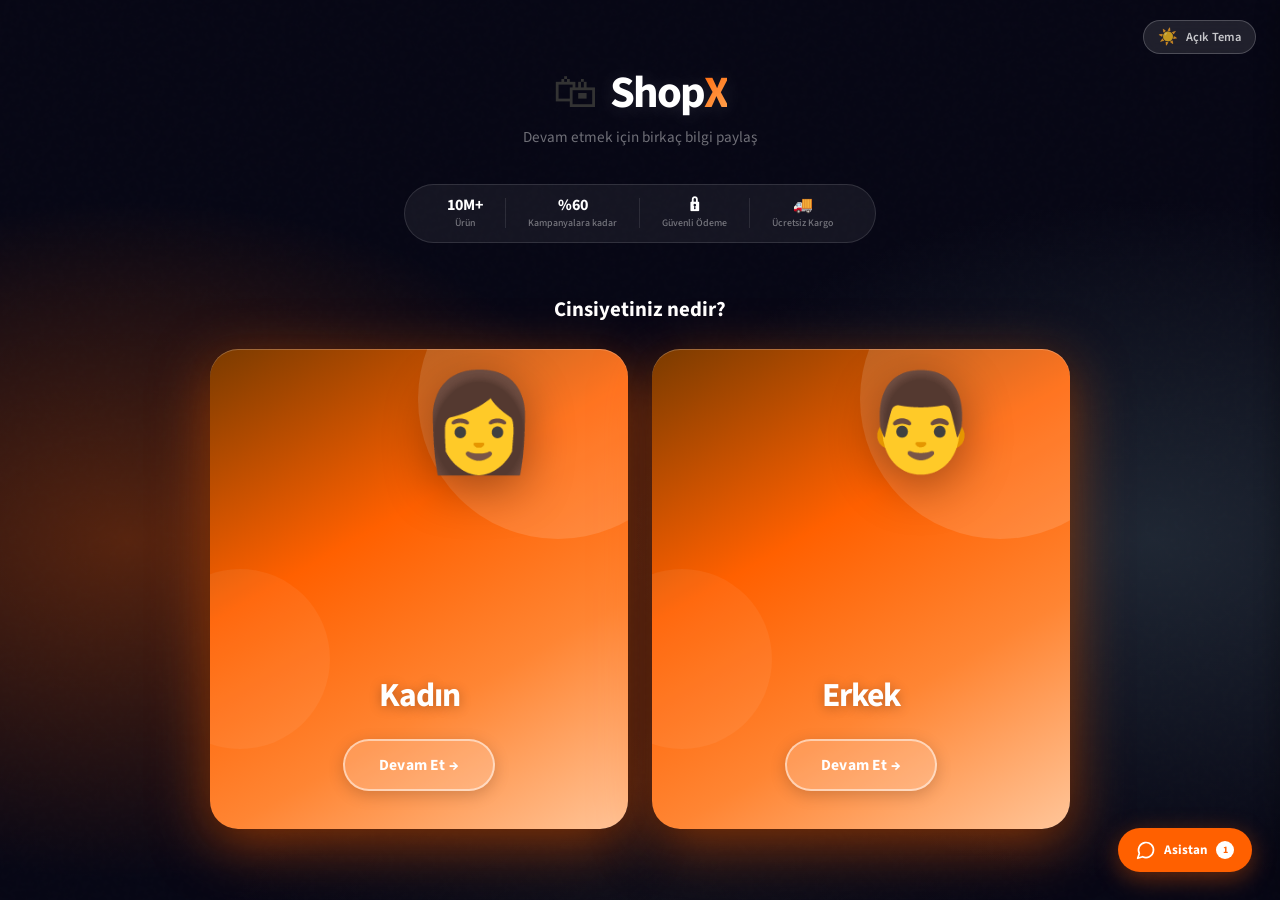
==== commit b1e9e537: "v2-profesyonel: profesyonel görünüm, CLAUDE.md, YAPILACAKLAR, eye-tracker kurulum notları" ====
--- a/index.html
+++ b/index.html
@@ -9,9 +9,11 @@
     <title>ShopX – Türkiye'nin En Trend Mağazası</title>
     <link rel="preconnect" href="https://fonts.googleapis.com" />
     <link rel="preconnect" href="https://fonts.gstatic.com" crossorigin />
-    <link href="https://fonts.googleapis.com/css2?family=Inter:wght@300;400;500;600;700;800;900&display=swap"
+    <link href="https://fonts.googleapis.com/css2?family=Source+Sans+3:wght@400;600;700&display=swap"
         rel="stylesheet" />
     <link rel="stylesheet" href="style.css" />
+    <!-- v2: Trendyol/Hepsiburada derslerinden gelen görünüm katmanı (tasarim-dersleri/) -->
+    <link rel="stylesheet" href="v2.css" />
 </head>
 
 <body>
@@ -150,12 +152,12 @@
             <div class="header-top">
                 <div class="container">
                     <div class="header-top-inner">
-                        <span class="header-topbar-text"><span id="topbar-ship-text">🚚 Ücretsiz kargo fırsatı</span> &nbsp;|&nbsp; 🔒 Güvenli alışveriş &nbsp;|&nbsp; ⭐ 4.9/5 Müşteri Puanı</span>
+                        <span class="header-topbar-text"><span id="topbar-ship-text">Ücretsiz kargo fırsatı</span><span class="topbar-sep"></span>Güvenli alışveriş<span class="topbar-sep"></span>4.9/5 Müşteri Puanı</span>
                         <div class="header-top-actions">
                             <a href="#" id="link-track" onclick="openOrderTracking(); return false;">Sipariş Takibi</a>
-                            <a href="#" id="link-help" onclick="openHelp(); return false;">Yardım</a>
+                            <a href="#" id="link-help" onclick="openHelp(); return false;">Yardım &amp; Destek</a>
                             <a href="#" id="link-switch-gender" onclick="switchGender(); return false;"
-                                class="switch-gender-link">🔄 Baştan Başla</a>
+                                class="switch-gender-link">Baştan Başla</a>
                         </div>
                     </div>
                 </div>
@@ -165,15 +167,14 @@
                 <div class="container">
                     <div class="header-main-inner">
                         <div class="logo" id="main-logo" onclick="handleLogoClick()" title="Ana Sayfaya Git">
-                            <span class="logo-icon">🛍</span>
-                            <span class="logo-text">Shop<strong>X</strong></span>
+                            <span class="logo-text">shop<strong>x</strong></span>
                             <span class="gender-badge" id="gender-badge"></span>
                         </div>
 
                         <div class="search-bar" id="search-container">
                             <div class="search-inner">
                                 <input type="text" id="search-input" class="search-input"
-                                    placeholder="Ürün, kategori veya marka ara..."
+                                    placeholder="Ürün, kategori veya marka ara"
                                     oninput="handleSearchInput(this.value)"
                                     onfocus="logAction('Arama kutusuna tıklandı')"
                                     onkeydown="if(event.key==='Enter') doSearch()" aria-label="Ürün ara" />
@@ -207,7 +208,7 @@
                                     </svg>
                                     <span class="badge" id="fav-count">0</span>
                                 </div>
-                                <span>Favoriler</span>
+                                <span>Favorilerim</span>
                             </div>
 
                             <div class="header-action-item cart-action" id="cart-btn" onclick="openCart()" tabindex="0">
@@ -252,7 +253,7 @@
                     <div class="container">
                         <div class="flash-header">
                             <div class="flash-title-group">
-                                <span class="flash-icon">⚡</span>
+                                <svg class="flash-icon" width="22" height="22" viewBox="0 0 24 24" fill="currentColor" aria-hidden="true"><path d="M13 2 3 14h9l-1 8 10-12h-9l1-8z"/></svg>
                                 <h2 class="flash-title">Flaş İndirim</h2>
                             </div>
                             <div class="countdown" id="countdown">
@@ -263,7 +264,7 @@
                                 <div class="countdown-unit"><span id="cd-s">00</span><small>SN</small></div>
                             </div>
                             <a href="#" class="section-see-all" id="flash-see-all"
-                                onclick="showCategoryPage('flash', 'Flaş İndirim'); return false;">Tümünü Gör →</a>
+                                onclick="showCategoryPage('flash', 'Flaş İndirim'); return false;">Tümünü Gör</a>
                         </div>
                         <div class="products-grid" id="flash-products-grid"></div>
                     </div>
@@ -274,8 +275,7 @@
                         <div class="section-header">
                             <h2 class="section-title" id="recommended-title">Sana Özel Öneriler</h2>
                             <a href="#" class="section-see-all" id="rec-see-all"
-                                onclick="showCategoryPage('recommended','Önerilen Ürünler'); return false;">Tümünü Gör
-                                →</a>
+                                onclick="showCategoryPage('recommended','Önerilen Ürünler'); return false;">Tümünü Gör</a>
                         </div>
                         <div class="products-grid" id="recommended-products-grid"></div>
                     </div>
@@ -292,7 +292,7 @@
                         <div class="section-header">
                             <h2 class="section-title">Çok Satanlar</h2>
                             <a href="#" class="section-see-all" id="more-see-all"
-                                onclick="showCategoryPage('bestseller','Çok Satanlar'); return false;">Tümünü Gör →</a>
+                                onclick="showCategoryPage('bestseller','Çok Satanlar'); return false;">Tümünü Gör</a>
                         </div>
                         <div class="products-grid" id="more-products-grid"></div>
                     </div>
@@ -302,32 +302,34 @@
                     <div class="container">
                         <div class="budget-banner" id="budget-banner-box" onclick="openBudgetFilterModal()">
                             <div class="budget-banner-text">
-                                <strong id="budget-banner-label">💰 Bütçene Göre Ürünler</strong>
-                                <span id="budget-banner-sub">Bütçe tercihin güncellemek için tıkla</span>
-                            </div>
-                            <button class="budget-change-btn">Bütçeni Güncelle →</button>
-                        </div>
-                        <button class="financial-profile-btn" onclick="event.stopPropagation();openFinancialModal()">💳 Finansal Profil</button>
+                                <strong id="budget-banner-label">Bütçene Göre Ürünler</strong>
+                                <span id="budget-banner-sub">Bütçe tercihini güncellemek için tıkla</span>
+                            </div>
+                            <button class="budget-change-btn">Bütçeni Güncelle</button>
+                        </div>
+                        <button class="financial-profile-btn" onclick="event.stopPropagation();openFinancialModal()">Finansal Profil</button>
                     </div>
                 </section>
             </div>
 
             <div id="category-view" class="hidden">
                 <div class="container">
+                    <nav class="breadcrumb" aria-label="Konum">
+                        <a href="#" id="back-btn" onclick="goHome(); return false;">Ana Sayfa</a>
+                        <span class="breadcrumb-sep" aria-hidden="true">›</span>
+                        <span class="breadcrumb-current" id="breadcrumb-current">Kategori</span>
+                    </nav>
                     <div class="category-view-header">
-                        <button class="back-btn" id="back-btn" onclick="goHome()">
-                            ← <span id="back-label">Ana Sayfa</span>
-                        </button>
                         <h2 class="category-view-title" id="category-view-title">Kategori</h2>
+                        <span class="product-count-label" id="product-count-label">0 ürün</span>
                         <div class="sort-filter-row">
                             <select class="sort-select" id="sort-select" onchange="sortProducts(this.value)">
-                                <option value="default">Varsayılan Sıralama</option>
+                                <option value="default">Önerilen Sıralama</option>
                                 <option value="price-asc">Fiyat: Düşükten Yükseğe</option>
                                 <option value="price-desc">Fiyat: Yüksekten Düşüğe</option>
                                 <option value="rating">En Yüksek Puan</option>
                                 <option value="reviews">En Çok Değerlendirilen</option>
                             </select>
-                            <span class="product-count-label" id="product-count-label">0 ürün</span>
                         </div>
                     </div>
                     <div class="products-grid products-grid-wide" id="category-products-grid"></div>
@@ -340,8 +342,7 @@
                 <div class="footer-grid">
                     <div class="footer-col">
                         <div class="logo" onclick="goHome()">
-                            <span class="logo-icon">🛍</span>
-                            <span class="logo-text">Shop<strong>X</strong></span>
+                            <span class="logo-text">shop<strong>x</strong></span>
                         </div>
                         <p class="footer-desc">Türkiye'nin en trend e-ticaret platformu. Milyonlarca ürün, güvenli
                             alışveriş.</p>
@@ -368,10 +369,10 @@
                     <div class="footer-col">
                         <h4>Güvenli Ödeme</h4>
                         <div class="payment-badges">
-                            <span class="payment-badge">💳 Kredi Kartı</span>
-                            <span class="payment-badge">🏦 Havale</span>
-                            <span class="payment-badge">💰 Kapıda</span>
-                            <span class="payment-badge">📱 Mobil</span>
+                            <span class="payment-badge">Kredi Kartı</span>
+                            <span class="payment-badge">Havale / EFT</span>
+                            <span class="payment-badge">Kapıda Ödeme</span>
+                            <span class="payment-badge">Mobil Ödeme</span>
                         </div>
                     </div>
                 </div>
@@ -391,14 +392,14 @@
     <div class="drawer-overlay" id="cart-overlay" onclick="closeCart()"></div>
     <aside class="drawer" id="cart-drawer" aria-label="Sepetim">
         <div class="drawer-header">
-            <h3>🛒 Sepetim</h3>
-            <button class="drawer-close" id="cart-close" onclick="closeCart()">✕</button>
+            <h3>Sepetim</h3>
+            <button class="drawer-close" id="cart-close" onclick="closeCart()" aria-label="Kapat">✕</button>
         </div>
         <div class="drawer-body" id="cart-body">
             <div class="empty-state" id="cart-empty">
-                <span class="empty-icon">🛒</span>
-                <p>Sepetiniz boş</p>
-                <span>Ürün eklemek için alışverişe başlayın</span>
+                <span class="empty-icon-circle"><svg width="28" height="28" viewBox="0 0 24 24" fill="none" stroke="currentColor" stroke-width="2" stroke-linecap="round" stroke-linejoin="round" aria-hidden="true"><circle cx="8" cy="21" r="1"/><circle cx="19" cy="21" r="1"/><path d="M2.05 2.05h2l2.66 12.42a2 2 0 0 0 2 1.58h9.78a2 2 0 0 0 1.95-1.57l1.65-7.43H5.12"/></svg></span>
+                <p>Sepetinde ürün bulunmamaktadır.</p>
+                <button class="btn-primary" onclick="closeCart()">Alışverişe Başla</button>
             </div>
             <div id="cart-items"></div>
         </div>
@@ -406,8 +407,13 @@
             <div id="cart-tier-banner" class="cart-tier-banner" style="display:none"></div>
             <div class="cart-coupon-section">
                 <div class="coupon-input-row">
-                    <input type="text" id="coupon-input" class="coupon-input" placeholder="Kupon kodu (SHOPX10, KARGO...)" oninput="this.value=this.value.toUpperCase()" onkeydown="if(event.key==='Enter')applyCoupon()" />
+                    <input type="text" id="coupon-input" class="coupon-input" placeholder="Kupon kodu gir" oninput="this.value=this.value.toUpperCase()" onkeydown="if(event.key==='Enter')applyCoupon()" />
                     <button class="coupon-apply-btn" onclick="applyCoupon()">Uygula</button>
+                </div>
+                <div class="coupon-chips">
+                    <span class="coupon-chips-label">Kuponlarım:</span>
+                    <button class="coupon-chip" onclick="fillCoupon('SHOPX10')">SHOPX10 <small>%10</small></button>
+                    <button class="coupon-chip" onclick="fillCoupon('KARGO')">KARGO <small>Kargo Bedava</small></button>
                 </div>
                 <div id="coupon-status"></div>
             </div>
@@ -419,21 +425,22 @@
                 <div class="cart-summary-row total-row"><span>Toplam</span><strong id="cart-total-price">0 TL</strong></div>
             </div>
             <div id="cart-financial-impact" class="cart-financial-impact" style="display:none"></div>
-            <button class="checkout-btn" id="checkout-btn" onclick="openCheckout()">Ödemeye Geç →</button>
+            <button class="checkout-btn" id="checkout-btn" onclick="openCheckout()">Sepeti Onayla</button>
         </div>
     </aside>
 
     <div class="drawer-overlay" id="fav-overlay" onclick="closeFavorites()"></div>
     <aside class="drawer" id="fav-drawer" aria-label="Favorilerim">
         <div class="drawer-header">
-            <h3>❤️ Favorilerim</h3>
-            <button class="drawer-close" id="fav-close" onclick="closeFavorites()">✕</button>
+            <h3>Favorilerim</h3>
+            <button class="drawer-close" id="fav-close" onclick="closeFavorites()" aria-label="Kapat">✕</button>
         </div>
         <div class="drawer-body" id="fav-body">
             <div class="empty-state" id="fav-empty">
-                <span class="empty-icon">❤️</span>
-                <p>Favori listeniz boş</p>
-                <span>Beğendiğin ürünleri kaydet</span>
+                <span class="empty-icon-circle"><svg width="28" height="28" viewBox="0 0 24 24" fill="none" stroke="currentColor" stroke-width="2" stroke-linecap="round" stroke-linejoin="round" aria-hidden="true"><path d="M19 14c1.49-1.46 3-3.21 3-5.5A5.5 5.5 0 0 0 16.5 3c-1.76 0-3 .5-4.5 2-1.5-1.5-2.74-2-4.5-2A5.5 5.5 0 0 0 2 8.5c0 2.3 1.5 4.05 3 5.5l7 7Z"/></svg></span>
+                <p>Favori listende ürün bulunmamaktadır.</p>
+                <span>Beğendiğin ürünleri kalp simgesiyle buraya ekleyebilirsin.</span>
+                <button class="btn-primary" onclick="closeFavorites()">Alışverişe Başla</button>
             </div>
             <div id="fav-items"></div>
         </div>
@@ -469,7 +476,7 @@
     <div class="modal-overlay" id="help-overlay" onclick="closeHelp()"></div>
     <div class="help-modal" id="help-modal" role="dialog" aria-label="Yardım" style="display:none">
         <button class="modal-close" onclick="closeHelp()">✕</button>
-        <h2 class="help-title">🙋 Yardım Merkezi</h2>
+        <h2 class="help-title">Yardım Merkezi</h2>
         <div class="help-tabs">
             <button class="help-tab active" onclick="switchHelpTab('faq', this)">SSS</button>
             <button class="help-tab" onclick="switchHelpTab('shipping', this)">Kargo</button>
@@ -522,7 +529,7 @@
 
     <div class="flash-popup" id="flash-popup" style="display:none">
         <div class="flash-popup-header">
-            <span class="flash-popup-tag">⚡ FLAŞ İNDİRİM</span>
+            <span class="flash-popup-tag">FLAŞ İNDİRİM</span>
             <button class="flash-popup-close" onclick="closeFlashPopup()">✕</button>
         </div>
         <div class="flash-popup-body" id="flash-popup-body"></div>
@@ -566,7 +573,7 @@
 
     <div class="compare-bar" id="compare-bar" style="display:none">
         <div class="compare-bar-inner">
-            <span class="compare-bar-label">⚖️ Karşılaştır (<span id="compare-count">0</span>/3)</span>
+            <span class="compare-bar-label">Karşılaştır (<span id="compare-count">0</span>/3)</span>
             <div class="compare-bar-items" id="compare-bar-items"></div>
             <div class="compare-bar-actions">
                 <button class="compare-btn-go" onclick="openCompareModal()">Karşılaştır</button>
@@ -588,7 +595,7 @@
             <div class="btb-progress-state" id="btb-progress-state">
                 <div class="btb-top-row">
                     <div class="btb-left">
-                        <span class="btb-state-icon" id="btb-icon">💰</span>
+                        <span class="btb-state-icon" id="btb-icon"></span>
                         <div class="btb-text-group">
                             <span class="btb-title">Günlük Bütçe</span>
                             <span class="btb-subtitle" id="btb-subtitle">Bütçe takibi aktif</span>
@@ -607,7 +614,7 @@
 
             <div class="btb-exceeded-state" id="btb-exceeded-state">
                 <div class="btb-warn-left">
-                    <div class="btb-warn-badge">⚠️</div>
+                    <div class="btb-warn-badge"><svg width="20" height="20" viewBox="0 0 24 24" fill="none" stroke="currentColor" stroke-width="2" stroke-linecap="round" stroke-linejoin="round" aria-hidden="true"><path d="m21.73 18-8-14a2 2 0 0 0-3.48 0l-8 14A2 2 0 0 0 4 21h16a2 2 0 0 0 1.73-3"/><path d="M12 9v4"/><path d="M12 17h.01"/></svg></div>
                     <div>
                         <span class="btb-warn-title">Günlük bütçeni aştın!</span>
                         <span class="btb-warn-sub" id="btb-over-msg">0 TL fazla harcama</span>
@@ -615,10 +622,10 @@
                 </div>
                 <div class="btb-warn-actions">
                     <button class="btb-upgrade-btn" onclick="openBudgetUpgradeModal()">
-                        Profili Düzenle ✏️
+                        Profili Düzenle
                     </button>
                     <button class="btb-checkout-btn" onclick="openCheckout()">
-                        Ödemeye Geç →
+                        Ödemeye Geç
                     </button>
                 </div>
             </div>
@@ -636,7 +643,7 @@
     <div class="toast-container" id="toast-container"></div>
 
     <button class="va-toggle" id="va-toggle" onclick="toggleAssistant()" aria-label="Sanal Asistan">
-        <span class="va-toggle-icon">💬</span>
+        <span class="va-toggle-icon"><svg width="20" height="20" viewBox="0 0 24 24" fill="none" stroke="currentColor" stroke-width="2" stroke-linecap="round" stroke-linejoin="round" aria-hidden="true"><path d="M7.9 20A9 9 0 1 0 4 16.1L2 22Z"/></svg></span>
         <span class="va-toggle-label">Asistan</span>
         <span class="va-badge" id="va-badge">1</span>
     </button>
@@ -644,7 +651,7 @@
     <div class="va-panel" id="va-panel">
         <div class="va-header">
             <div class="va-avatar-wrap">
-                <div class="va-avatar">🤖</div>
+                <div class="va-avatar">sx</div>
                 <span class="va-online-dot"></span>
             </div>
             <div class="va-header-info">
--- a/style.css
+++ b/style.css
@@ -2,13 +2,13 @@
    SHOPX – Premium E-Commerce Design (Hepsiburada Style)
    ============================================================ */
 
-@import url('https://fonts.googleapis.com/css2?family=Inter:wght@300;400;500;600;700;800;900&display=swap');
+@import url('https://fonts.googleapis.com/css2?family=Source+Sans+3:wght@400;600;700&display=swap');
 
 /* ============================================================
    CSS CUSTOM PROPERTIES
    ============================================================ */
 :root {
-  --font: 'Inter', sans-serif;
+  --font: 'Source Sans 3', -apple-system, BlinkMacSystemFont, 'Segoe UI', Arial, sans-serif;
   --radius-xs: 4px;
   --radius-sm: 8px;
   --radius-md: 12px;
@@ -18,24 +18,24 @@
   --shadow-sm: 0 2px 10px rgba(0,0,0,0.08);
   --shadow-md: 0 6px 24px rgba(0,0,0,0.11);
   --shadow-lg: 0 16px 48px rgba(0,0,0,0.16);
-  --shadow-hover: 0 8px 32px rgba(255,96,0,0.18);
+  --shadow-hover: 0 2px 8px rgba(0,0,0,0.08);
   --transition: 0.22s cubic-bezier(0.4,0,0.2,1);
 
   /* Neutral */
-  --bg: #f5f5f5;
+  --bg: #fafafa;
   --surface: #ffffff;
   --surface-2: #fafafa;
-  --border: #e8e8e8;
+  --border: #e6e6e6;
   --border-light: #f0f0f0;
-  --text-primary: #1a1a1a;
-  --text-secondary: #555555;
+  --text-primary: #333333;
+  --text-secondary: #666666;
   --text-muted: #999999;
 
   /* Brand — Orange (Hepsiburada style) */
   --accent: #FF6000;
   --accent-hover: #e55500;
   --accent-light: #fff3eb;
-  --accent-gradient: linear-gradient(135deg, #FF6000 0%, #ff8533 100%);
+  --accent-gradient: #FF6000; /* v2: gradient yok, düz renk */
 
   /* Red for discounts */
   --red: #E53935;
@@ -133,7 +133,7 @@
 
 .gs-logo-text {
   font-size: 2.8rem;
-  font-weight: 900;
+  font-weight: 700;
   color: #fff;
   letter-spacing: -2px;
   line-height: 1;
@@ -185,7 +185,7 @@
 
 .gs-stat-num {
   font-size: 1rem;
-  font-weight: 800;
+  font-weight: 700;
   color: #fff;
   line-height: 1;
 }
@@ -283,7 +283,7 @@
   border: 1.5px solid rgba(255,255,255,0.42);
   color: #fff;
   font-size: 0.65rem;
-  font-weight: 800;
+  font-weight: 700;
   letter-spacing: 3px;
   text-transform: uppercase;
   padding: 5px 16px;
@@ -294,7 +294,7 @@
 .gc-title {
   color: #fff;
   font-size: 2.1rem;
-  font-weight: 900;
+  font-weight: 700;
   letter-spacing: -1px;
   line-height: 1.05;
   text-shadow: 0 2px 12px rgba(0,0,0,0.28);
@@ -335,7 +335,7 @@
   padding: 13px 34px;
   border-radius: 50px;
   font-size: 0.97rem;
-  font-weight: 800;
+  font-weight: 700;
   color: #fff;
   background: rgba(255,255,255,0.18);
   border: 2px solid rgba(255,255,255,0.52);
@@ -347,7 +347,7 @@
 .gender-card:hover .gc-cta {
   background: rgba(255,255,255,0.32);
   border-color: #fff;
-  transform: scale(1.05);
+  transform: none;
   box-shadow: 0 6px 24px rgba(0,0,0,0.22);
 }
 
@@ -639,7 +639,7 @@
 
 .logo .logo-text strong {
   color: var(--accent);
-  font-weight: 900;
+  font-weight: 700;
 }
 
 .gender-badge {
@@ -768,7 +768,7 @@
 }
 
 .header-action-item svg { transition: transform var(--transition); }
-.header-action-item:hover svg { transform: scale(1.08); }
+.header-action-item:hover svg { transform: none; }
 
 .action-icon-wrap { position: relative; }
 
@@ -779,7 +779,7 @@
   background: var(--red);
   color: #fff;
   font-size: 0.58rem;
-  font-weight: 800;
+  font-weight: 700;
   min-width: 17px;
   height: 17px;
   border-radius: 50px;
@@ -898,7 +898,7 @@
 
 .banner-slide-title {
   font-size: 3rem;
-  font-weight: 900;
+  font-weight: 700;
   color: #fff;
   line-height: 1.1;
   margin-bottom: 14px;
@@ -919,7 +919,7 @@
   border-radius: var(--radius-sm);
   background: #fff;
   color: var(--accent);
-  font-weight: 800;
+  font-weight: 700;
   border: none;
   transition: all var(--transition);
   font-family: var(--font);
@@ -932,7 +932,7 @@
 .banner-cta:hover {
   background: var(--accent);
   color: #fff;
-  transform: translateY(-2px);
+  transform: none;
   box-shadow: 0 8px 28px rgba(255,96,0,0.4);
 }
 
@@ -1000,7 +1000,7 @@
    ============================================================ */
 .section-title {
   font-size: 1.35rem;
-  font-weight: 800;
+  font-weight: 700;
   color: var(--text-primary);
   letter-spacing: -0.3px;
   display: flex;
@@ -1076,7 +1076,7 @@
 .category-card:hover {
   border-color: var(--accent);
   background: var(--accent-light);
-  transform: translateY(-4px);
+  transform: none;
 }
 
 .category-card:hover .cat-icon-wrap {
@@ -1145,7 +1145,7 @@
 
 .flash-title {
   font-size: 1.1rem;
-  font-weight: 800;
+  font-weight: 700;
   color: #fff;
 }
 
@@ -1170,7 +1170,7 @@
 .countdown-unit span {
   color: #fff;
   font-size: 1.1rem;
-  font-weight: 900;
+  font-weight: 700;
   line-height: 1;
   font-variant-numeric: tabular-nums;
 }
@@ -1186,7 +1186,7 @@
 .countdown-sep {
   color: rgba(255,255,255,0.6);
   font-size: 1.2rem;
-  font-weight: 900;
+  font-weight: 700;
   margin-bottom: 4px;
 }
 
@@ -1231,7 +1231,7 @@
 
 .product-card:hover {
   border-color: var(--accent);
-  transform: translateY(-5px);
+  transform: none;
   box-shadow: var(--shadow-hover);
 }
 
@@ -1252,7 +1252,7 @@
   transition: transform 0.4s ease;
 }
 
-.product-card:hover .product-img-wrap img { transform: scale(1.07); }
+.product-card:hover .product-img-wrap img { transform: none; }
 
 /* Emoji placeholder */
 .product-img-wrap .product-emoji {
@@ -1261,7 +1261,7 @@
   transition: transform 0.4s ease;
 }
 
-.product-card:hover .product-emoji { transform: scale(1.08); }
+.product-card:hover .product-emoji { transform: none; }
 
 /* Badge */
 .product-badge {
@@ -1271,7 +1271,7 @@
   padding: 3px 7px;
   border-radius: var(--radius-xs);
   font-size: 0.62rem;
-  font-weight: 800;
+  font-weight: 700;
   text-transform: uppercase;
   letter-spacing: 0.5px;
   z-index: 2;
@@ -1315,7 +1315,7 @@
   background: var(--red);
   color: #fff;
   font-size: 0.65rem;
-  font-weight: 900;
+  font-weight: 700;
   padding: 3px 7px;
   border-radius: var(--radius-xs);
   z-index: 2;
@@ -1354,7 +1354,7 @@
 }
 
 .product-card:hover .product-fav-btn { opacity: 1; }
-.product-fav-btn:hover { background: #fff; transform: scale(1.08); box-shadow: var(--shadow-sm); }
+.product-fav-btn:hover { background: #fff; transform: none; box-shadow: var(--shadow-sm); }
 .product-fav-btn.active { opacity: 1; }
 
 /* Card Body */
@@ -1414,7 +1414,7 @@
 
 .product-price {
   font-size: 1.08rem;
-  font-weight: 900;
+  font-weight: 700;
   color: var(--accent);
 }
 
@@ -1427,7 +1427,7 @@
 
 .product-discount {
   font-size: 0.66rem;
-  font-weight: 800;
+  font-weight: 700;
   color: var(--red);
   background: var(--red-bg);
   padding: 1px 5px;
@@ -1460,7 +1460,7 @@
 
 .product-add-btn:hover {
   opacity: 0.9;
-  transform: scale(1.01) !important;
+  transform: none;
 }
 
 /* Free shipping label */
@@ -1505,13 +1505,13 @@
 }
 
 .promo-card:hover {
-  transform: translateY(-4px);
+  transform: none;
   box-shadow: var(--shadow-lg);
 }
 
 .promo-card h3 {
   font-size: 1.05rem;
-  font-weight: 800;
+  font-weight: 700;
   color: #fff;
   margin-bottom: 4px;
   position: relative;
@@ -1567,7 +1567,7 @@
   background: var(--surface);
 }
 
-.drawer-header h3 { font-size: 1.05rem; font-weight: 800; }
+.drawer-header h3 { font-size: 1.05rem; font-weight: 700; }
 
 .drawer-close {
   width: 32px;
@@ -1607,7 +1607,7 @@
 
 .total-row {
   font-size: 1rem;
-  font-weight: 800;
+  font-weight: 700;
   color: var(--text-primary);
   border-top: 1px solid var(--border);
   margin-top: 6px;
@@ -1625,13 +1625,13 @@
   border-radius: var(--radius-sm);
   font-family: var(--font);
   font-size: 0.97rem;
-  font-weight: 800;
+  font-weight: 700;
   cursor: pointer;
   transition: opacity var(--transition), transform var(--transition);
   letter-spacing: 0.3px;
 }
 
-.checkout-btn:hover { opacity: 0.9; transform: scale(1.01); }
+.checkout-btn:hover { opacity: 0.9; transform: none; }
 
 /* Cart & Fav items */
 .cart-item, .fav-item {
@@ -1682,7 +1682,7 @@
 
 .cart-item-price, .fav-item-price {
   font-size: 0.9rem;
-  font-weight: 800;
+  font-weight: 700;
   color: var(--accent);
 }
 
@@ -1835,7 +1835,7 @@
 
 .modal-brand {
   font-size: 0.72rem;
-  font-weight: 800;
+  font-weight: 700;
   text-transform: uppercase;
   color: var(--text-muted);
   letter-spacing: 1.5px;
@@ -1869,7 +1869,7 @@
 
 .modal-price {
   font-size: 1.8rem;
-  font-weight: 900;
+  font-weight: 700;
   color: var(--accent);
 }
 
@@ -1884,7 +1884,7 @@
   border-radius: var(--radius-xs);
   background: var(--red-bg);
   color: var(--red);
-  font-weight: 800;
+  font-weight: 700;
   font-size: 0.82rem;
 }
 
@@ -1933,12 +1933,12 @@
   border-radius: var(--radius-sm);
   font-family: var(--font);
   font-size: 0.95rem;
-  font-weight: 800;
+  font-weight: 700;
   cursor: pointer;
   transition: opacity var(--transition), transform var(--transition);
 }
 
-.modal-add-cart:hover { opacity: 0.9; transform: scale(1.01); }
+.modal-add-cart:hover { opacity: 0.9; transform: none; }
 
 .modal-fav-btn {
   padding: 10px 16px;
@@ -2079,7 +2079,7 @@
 
 .log-toggle:hover {
   background: #16213e;
-  transform: translateY(-2px);
+  transform: none;
   box-shadow: 0 8px 28px rgba(0,0,0,0.38);
 }
 
@@ -2148,7 +2148,7 @@
   50% { opacity: 0.5; transform: scale(0.8); }
 }
 
-.log-live-text { color: #22c55e; font-size: 0.62rem; font-weight: 800; letter-spacing: 2px; }
+.log-live-text { color: #22c55e; font-size: 0.62rem; font-weight: 700; letter-spacing: 2px; }
 
 .log-panel-actions { display: flex; align-items: center; gap: 6px; }
 
@@ -2360,7 +2360,7 @@
 }
 
 .budget-icon { font-size: 2.4rem; margin-bottom: 6px; }
-.budget-title { color: #fff; font-size: 1.45rem; font-weight: 800; margin-bottom: 4px; }
+.budget-title { color: #fff; font-size: 1.45rem; font-weight: 700; margin-bottom: 4px; }
 .budget-subtitle { color: rgba(255,255,255,0.55); font-size: 0.85rem; margin-bottom: 14px; max-width: 420px; }
 
 .budget-options {
@@ -2390,7 +2390,7 @@
 .budget-btn:hover, .budget-btn.selected {
   border-color: rgba(255,255,255,0.58);
   background: rgba(255,255,255,0.14);
-  transform: translateY(-2px);
+  transform: none;
   box-shadow: 0 6px 20px rgba(0,0,0,0.28);
 }
 
@@ -2441,7 +2441,7 @@
 
 .budget-confirm-btn.active:hover {
   background: linear-gradient(135deg, #e55500, #ff7700);
-  transform: translateY(-2px);
+  transform: none;
   box-shadow: 0 8px 24px rgba(255,96,0,0.5);
 }
 
@@ -2573,7 +2573,7 @@
 
 .gs-slider-val {
   font-size: 0.88rem;
-  font-weight: 800;
+  font-weight: 700;
   color: rgba(255,255,255,0.88);
   background: rgba(255,96,0,0.12);
   border: 1px solid rgba(255,96,0,0.2);
@@ -2728,7 +2728,7 @@
   font-weight: 700;
   letter-spacing: 0.06em;
   text-transform: uppercase;
-  font-family: Inter, sans-serif;
+  font-family: var(--font);
   opacity: 0.9;
 }
 
@@ -2759,7 +2759,7 @@
   opacity: 0.6;
   text-transform: uppercase;
   letter-spacing: 0.08em;
-  font-family: Inter, sans-serif;
+  font-family: var(--font);
   margin-bottom: 2px;
 }
 
@@ -2827,7 +2827,7 @@
 
 .back-btn:hover { border-color: var(--accent); color: var(--accent); }
 
-.category-view-title { font-size: 1.35rem; font-weight: 800; }
+.category-view-title { font-size: 1.35rem; font-weight: 700; }
 
 .sort-filter-row {
   margin-left: auto;
@@ -2875,7 +2875,7 @@
   box-shadow: 0 4px 20px rgba(255,96,0,0.25);
 }
 
-.budget-banner:hover { opacity: 0.94; transform: translateY(-2px); }
+.budget-banner:hover { opacity: 0.94; transform: none; }
 
 .budget-banner-text { display: flex; flex-direction: column; gap: 4px; }
 .budget-banner-text strong { color: #fff; font-size: 0.97rem; font-weight: 700; }
@@ -2989,7 +2989,7 @@
 
 .checkout-step-line.done { background: #22c55e; }
 
-.checkout-title { font-size: 1.25rem; font-weight: 800; margin-bottom: 22px; }
+.checkout-title { font-size: 1.25rem; font-weight: 700; margin-bottom: 22px; }
 
 .checkout-cart-items { margin-bottom: 20px; }
 
@@ -3021,7 +3021,7 @@
 }
 .checkout-cart-item-name { font-weight: 600; font-size: 0.86rem; }
 .checkout-cart-item-qty { font-size: 0.76rem; color: var(--text-muted); margin-top: 2px; }
-.checkout-cart-item-price { margin-left: auto; font-weight: 800; color: var(--accent); }
+.checkout-cart-item-price { margin-left: auto; font-weight: 700; color: var(--accent); }
 
 .checkout-summary {
   background: var(--surface-2);
@@ -3041,7 +3041,7 @@
 
 .checkout-summary-row.total {
   font-size: 1.03rem;
-  font-weight: 800;
+  font-weight: 700;
   color: var(--text-primary);
   border-top: 1px solid var(--border);
   margin-top: 8px;
@@ -3111,12 +3111,12 @@
   border-radius: var(--radius-sm);
   font-family: var(--font);
   font-size: 0.97rem;
-  font-weight: 800;
+  font-weight: 700;
   cursor: pointer;
   transition: opacity var(--transition), transform var(--transition);
 }
 
-.checkout-btn-primary:hover { opacity: 0.9; transform: scale(1.01); }
+.checkout-btn-primary:hover { opacity: 0.9; transform: none; }
 
 /* ============================================================
    HELP MODAL / INFO MODAL
@@ -3142,7 +3142,7 @@
   transform: translate(-50%, -50%) scale(1);
 }
 
-.help-title { font-size: 1.3rem; font-weight: 800; margin-bottom: 20px; }
+.help-title { font-size: 1.3rem; font-weight: 700; margin-bottom: 20px; }
 
 .help-tabs {
   display: flex;
@@ -3219,7 +3219,7 @@
 .flash-popup-tag {
   color: #fff;
   font-size: 0.78rem;
-  font-weight: 800;
+  font-weight: 700;
   letter-spacing: 1px;
 }
 
@@ -3255,7 +3255,7 @@
   text-align: center;
 }
 
-.flash-popup-timer span { font-weight: 900; }
+.flash-popup-timer span { font-weight: 700; }
 
 /* Flash popup body içeriği */
 .flash-popup-body {
@@ -3310,7 +3310,7 @@
 
 .flash-popup-price {
   font-size: 1rem;
-  font-weight: 900;
+  font-weight: 700;
   color: var(--accent);
 }
 
@@ -3322,7 +3322,7 @@
 
 .flash-popup-discount {
   font-size: 0.65rem;
-  font-weight: 800;
+  font-weight: 700;
   color: var(--red);
   background: var(--red-bg);
   padding: 2px 5px;
@@ -3341,7 +3341,7 @@
   border-radius: var(--radius-sm);
   font-family: var(--font);
   font-size: 0.88rem;
-  font-weight: 800;
+  font-weight: 700;
   cursor: pointer;
   transition: opacity 0.2s, transform 0.2s;
   letter-spacing: 0.3px;
@@ -3349,7 +3349,7 @@
 
 .flash-popup-buy:hover {
   opacity: 0.9;
-  transform: scale(1.02);
+  transform: none;
 }
 
 /* Cart financial impact */
@@ -3380,7 +3380,7 @@
   padding: 10px 16px;
   background: linear-gradient(90deg, #b45309, #d97706);
   color: #fff;
-  font-family: Inter, sans-serif;
+  font-family: var(--font);
   font-size: 0.84rem;
   font-weight: 500;
   box-shadow: 0 2px 12px rgba(180,83,9,0.4);
@@ -3403,7 +3403,7 @@
 }
 
 .nsb-text strong {
-  font-weight: 800;
+  font-weight: 700;
 }
 
 .nsb-close {
@@ -3530,7 +3530,7 @@
 .purpose-option:hover {
   border-color: var(--accent);
   background: #fff5f0;
-  transform: translateY(-2px);
+  transform: none;
   box-shadow: 0 4px 14px rgba(255,96,0,0.12);
 }
 
@@ -3586,7 +3586,7 @@
 
 .purpose-custom-btn:hover {
   background: #e55500;
-  transform: translateY(-1px);
+  transform: none;
 }
 
 .purpose-skip {
@@ -3707,7 +3707,7 @@
 .btb-amounts {
   display: block;
   font-size: 0.8rem;
-  font-weight: 800;
+  font-weight: 700;
   color: #1a1a1a;
   letter-spacing: -0.3px;
 }
@@ -3810,7 +3810,7 @@
 .btb-warn-title {
   display: block;
   font-size: 0.82rem;
-  font-weight: 800;
+  font-weight: 700;
   color: #ef4444;
   line-height: 1.2;
 }
@@ -3845,7 +3845,7 @@
 .btb-upgrade-btn:hover {
   background: #ebebeb;
   border-color: #ccc;
-  transform: translateY(-1px);
+  transform: none;
 }
 
 .btb-checkout-btn {
@@ -3865,7 +3865,7 @@
 
 .btb-checkout-btn:hover {
   opacity: 0.9;
-  transform: translateY(-1px);
+  transform: none;
   box-shadow: 0 5px 18px rgba(255,96,0,0.42);
 }
 
@@ -3929,7 +3929,7 @@
 
 .bum-title {
   font-size: 1rem;
-  font-weight: 800;
+  font-weight: 700;
   color: #1a1a1a;
   margin-bottom: 5px;
 }
@@ -3991,7 +3991,7 @@
 
 .bum-tier-limit {
   font-size: 0.75rem;
-  font-weight: 800;
+  font-weight: 700;
   color: #555;
   flex-shrink: 0;
 }
@@ -4118,7 +4118,7 @@
   align-items: center;
   gap: 3px;
   font-size: 0.58rem;
-  font-weight: 800;
+  font-weight: 700;
   padding: 2px 7px;
   border-radius: 50px;
   text-transform: uppercase;
@@ -4250,7 +4250,7 @@
 }
 .opp-badge {
   display: inline-flex; align-items: center; gap: 3px;
-  font-size: 0.6rem; font-weight: 800; padding: 2px 8px;
+  font-size: 0.6rem; font-weight: 700; padding: 2px 8px;
   border-radius: 50px; letter-spacing: .3px;
 }
 .opp-flash   { background: #fff3cd; color: #a06800; border: 1px solid rgba(255,193,7,.3); }
@@ -4285,7 +4285,7 @@
   letter-spacing: 0.01em;
 }
 .product-card:hover .product-compare-btn { opacity: 1; }
-.product-compare-btn:hover { background: #fff; transform: scale(1.08); box-shadow: var(--shadow-sm); }
+.product-compare-btn:hover { background: #fff; transform: none; box-shadow: var(--shadow-sm); }
 .product-compare-btn.active { opacity: 1; background: var(--accent-light); border-color: var(--accent); }
 .product-compare-btn.active .btn-text { color: var(--accent); }
 
@@ -4335,7 +4335,7 @@
 .compare-btn-go {
   padding: 9px 20px; background: var(--accent-gradient); color: #fff;
   border: none; border-radius: var(--radius-sm); font-family: var(--font);
-  font-size: .82rem; font-weight: 800; cursor: pointer; transition: opacity var(--transition);
+  font-size: .82rem; font-weight: 700; cursor: pointer; transition: opacity var(--transition);
 }
 .compare-btn-go:hover { opacity: .87; }
 .compare-btn-clear {
@@ -4360,7 +4360,7 @@
 }
 .compare-modal.open { opacity: 1; pointer-events: all; transform: translate(-50%,-50%) scale(1); }
 .compare-modal-title {
-  font-size: 1.2rem; font-weight: 800; margin-bottom: 20px;
+  font-size: 1.2rem; font-weight: 700; margin-bottom: 20px;
   display: flex; align-items: center; gap: 10px;
 }
 .compare-table {
@@ -4387,7 +4387,7 @@
 .compare-product-img { font-size: 2.5rem; line-height: 1; }
 .compare-product-name { font-size: .8rem; font-weight: 700; line-height: 1.3; }
 .compare-product-brand { font-size: .65rem; color: var(--text-muted); text-transform: uppercase; }
-.compare-price-cell { font-weight: 900; color: var(--accent); font-size: .98rem; }
+.compare-price-cell { font-weight: 700; color: var(--accent); font-size: .98rem; }
 .compare-add-btn {
   width: 100%; padding: 7px; background: var(--accent-gradient); color: #fff;
   border: none; border-radius: var(--radius-sm); font-family: var(--font);
@@ -4398,7 +4398,7 @@
 /* ── İndirim Rozeti Animasyonu ── */
 @keyframes pulseBadge {
   0%,100% { transform: scale(1);    box-shadow: 0 0 0 0   rgba(229,57,53,.4); }
-  50%      { transform: scale(1.07); box-shadow: 0 0 0 5px rgba(229,57,53,0);  }
+  50%      { transform: none; box-shadow: 0 0 0 5px rgba(229,57,53,0);  }
 }
 .discount-pulse { animation: pulseBadge 2.2s ease-in-out infinite; }
 .product-discount-badge { animation: pulseBadge 2.2s ease-in-out infinite; }
@@ -4418,9 +4418,9 @@
   text-align: center; background: var(--surface-2);
 }
 .membership-card.active { border-color: var(--accent); background: var(--accent-light); }
-.membership-card:hover { border-color: var(--accent); transform: translateY(-2px); }
+.membership-card:hover { border-color: var(--accent); transform: none; }
 .membership-card-icon { font-size: 1.7rem; margin-bottom: 4px; }
-.membership-card-name { font-size: .82rem; font-weight: 800; color: var(--text-primary); }
+.membership-card-name { font-size: .82rem; font-weight: 700; color: var(--text-primary); }
 .membership-card-info { font-size: .64rem; color: var(--text-muted); margin-top: 2px; }
 .membership-card-check { font-size: .68rem; font-weight: 700; color: var(--green); margin-top: 3px; }
 
@@ -4433,7 +4433,7 @@
 }
 .gift-balance-info { display: flex; flex-direction: column; gap: 2px; }
 .gift-balance-label { font-size: .72rem; color: var(--text-secondary); }
-.gift-balance-amount { font-size: 1.35rem; font-weight: 900; color: #D81B7E; }
+.gift-balance-amount { font-size: 1.35rem; font-weight: 700; color: #D81B7E; }
 .gift-balance-note { font-size: .62rem; color: var(--text-muted); }
 
 /* ── Onaylı / Süper Satıcı Rozeti ── */
@@ -4442,7 +4442,7 @@
 }
 .seller-badge {
   display: inline-flex; align-items: center; gap: 3px;
-  font-size: 0.58rem; font-weight: 800; padding: 2px 6px;
+  font-size: 0.58rem; font-weight: 700; padding: 2px 6px;
   border-radius: 4px; letter-spacing: .2px; white-space: nowrap;
 }
 .seller-verified {
@@ -4474,7 +4474,7 @@
   color: #e65100; border: 1px solid rgba(230,81,0,.18);
   cursor: pointer;
 }
-.product-member-strip strong { font-weight: 800; }
+.product-member-strip strong { font-weight: 700; }
 
 /* ── Ürün Modalı Üyelik Avantaj Tablosu ── */
 .modal-member-benefits {
@@ -4492,9 +4492,9 @@
 }
 .mmb-icon { font-size: 1.1rem; flex-shrink: 0; }
 .mmb-label { font-weight: 700; min-width: 52px; }
-.mmb-price { font-weight: 900; color: var(--accent); margin-left: auto; }
+.mmb-price { font-weight: 700; color: var(--accent); margin-left: auto; }
 .mmb-ship { font-size: .68rem; color: var(--green); font-weight: 600; background: #e8f5e9; padding: 2px 6px; border-radius: 50px; }
-.mmb-badge { font-size: .58rem; font-weight: 800; background: var(--accent-gradient); color: #fff; padding: 2px 7px; border-radius: 50px; }
+.mmb-badge { font-size: .58rem; font-weight: 700; background: var(--accent-gradient); color: #fff; padding: 2px 7px; border-radius: 50px; }
 
 /* ── Sanal Asistan Toggle Butonu ── */
 .va-toggle {
@@ -4511,14 +4511,14 @@
   user-select: none;
 }
 .va-toggle:hover {
-  transform: translateY(-3px);
+  transform: none;
   box-shadow: 0 10px 32px rgba(255,96,0,.5);
 }
 .va-toggle-icon { font-size: 1.15rem; line-height: 1; }
 .va-badge {
   background: #fff; color: var(--accent);
   border-radius: 50px; width: 18px; height: 18px;
-  font-size: .62rem; font-weight: 900;
+  font-size: .62rem; font-weight: 700;
   display: flex; align-items: center; justify-content: center;
   animation: pulseBadge 2s ease-in-out infinite;
 }
@@ -4564,7 +4564,7 @@
   background: #22c55e; border: 2px solid var(--accent);
 }
 .va-header-info { flex: 1; }
-.va-name { font-size: .9rem; font-weight: 800; color: #fff; }
+.va-name { font-size: .9rem; font-weight: 700; color: #fff; }
 .va-status { font-size: .65rem; color: rgba(255,255,255,.8); margin-top: 1px; }
 .va-close-btn {
   background: rgba(255,255,255,.15); border: none; color: #fff;
@@ -4687,7 +4687,7 @@
 }
 .ai-review-title {
   font-size: .72rem;
-  font-weight: 800;
+  font-weight: 700;
   color: #6366f1;
   text-transform: uppercase;
   letter-spacing: .6px;
@@ -4722,7 +4722,7 @@
 }
 .ai-review-list-title {
   font-size: .67rem;
-  font-weight: 800;
+  font-weight: 700;
   margin-bottom: 5px;
   letter-spacing: .3px;
 }
@@ -4763,7 +4763,7 @@
 }
 .ai-review-score-val {
   font-size: .72rem;
-  font-weight: 800;
+  font-weight: 700;
   color: #6366f1;
   min-width: 30px;
   text-align: right;
@@ -4801,7 +4801,7 @@
 }
 .ur-title {
   font-size: .72rem;
-  font-weight: 800;
+  font-weight: 700;
   color: #16a34a;
   text-transform: uppercase;
   letter-spacing: .6px;
--- a/v2.css
+++ b/v2.css
@@ -0,0 +1,518 @@
+/* ============================================================
+   SHOPX v2 — Profesyonel görünüm katmanı
+   Kaynak: tasarim-dersleri/ (Trendyol + Hepsiburada, 2026-10-14 ölçümleri).
+   style.css'ten sonra yüklenir. Temel değişkenler style.css :root'ta güncellendi; burası
+   bileşenleri yeniden biçimler. Her bölümün başında hangi derse dayandığı yazar.
+   Deney değişmezi: koşula göre değişen tek şey rozet + koşul satırı (.product-condition-slot).
+   Kart, modal ve fiyat düzeni dört koşulda birebir aynıdır.
+   ============================================================ */
+
+:root {
+  --radius: 8px;
+  --price: #333333;
+  --star: #ffc000;
+  --c-sale: #e53935;      /* indirim rozeti (v1 ile aynı ton) */
+  --c-scarcity: #d84315;  /* kıtlık rozeti/satırı (v1 #e65100'e yakın) */
+  --c-social: #1565c0;    /* sosyal kanıt rozeti/satırı (v1 ile aynı) */
+}
+
+body { font-size: 14px; line-height: 1.45; }
+.container { max-width: 1200px; }
+.ico { flex-shrink: 0; display: inline-block; vertical-align: middle; }
+
+.btn-primary {
+  display: inline-flex; align-items: center; justify-content: center; gap: 8px;
+  height: 44px; padding: 0 24px;
+  background: var(--accent); color: #fff;
+  border: none; border-radius: var(--radius);
+  font: 600 15px/1 var(--font); cursor: pointer;
+}
+.btn-primary:hover { background: var(--accent-hover); }
+
+/* ------------------------------------------------------------
+   HEADER (Ders 02): ince link şeridi + logo/arama/eylemler + düz kategori satırı.
+   Gölge yok, ayrım ince çizgiyle.
+   ------------------------------------------------------------ */
+.header { box-shadow: none; border-bottom: 1px solid var(--border); }
+
+.header-top { background: #fff; padding: 0; border-bottom: none; }
+.header-top-inner { height: 30px; }
+.header-topbar-text { color: #999; font-size: 12px; font-weight: 400; display: inline-flex; align-items: center; }
+.topbar-sep { display: inline-block; width: 1px; height: 10px; background: #ddd; margin: 0 10px; }
+.header-top-actions { gap: 20px; font-size: 12px; }
+.header-top-actions a { color: #666; }
+.header-top-actions a:hover { color: var(--accent); text-decoration: none; }
+.switch-gender-link { font-weight: 400 !important; }
+
+.header-main { padding: 6px 0 12px; }
+.header-main-inner { gap: 32px; }
+
+.logo .logo-text { font-size: 30px; font-weight: 700; letter-spacing: -1px; color: #333; line-height: 1; }
+.logo .logo-text strong { color: var(--accent); font-weight: 700; }
+.gender-badge, #mem-badge-header { display: none !important; }
+
+.search-bar { max-width: 760px; }
+.search-inner {
+  height: 44px; border: 1px solid transparent; border-radius: var(--radius);
+  background: #f3f3f3;
+}
+.search-inner:focus-within { border-color: var(--accent); background: #fff; box-shadow: none; }
+.search-btn { order: -1; padding: 0 4px 0 14px; background: transparent; color: var(--accent); }
+.search-btn:hover { opacity: 1; }
+.search-btn svg { width: 20px; height: 20px; }
+.search-input { padding: 0 14px 0 8px; font-size: 15px; }
+.search-input::placeholder { color: #999; }
+
+.search-suggestions { border-radius: var(--radius); box-shadow: 0 8px 24px rgba(0,0,0,.12); }
+.search-suggestion-item { font-size: 14px; padding: 8px 14px; }
+.search-suggestion-item:hover { background: #fafafa; color: inherit; }
+.sug-img { width: 36px; height: 36px; flex-shrink: 0; border: 1px solid var(--border); border-radius: 6px; overflow: hidden; background: #fff; }
+.sug-name { flex: 1; min-width: 0; overflow: hidden; text-overflow: ellipsis; white-space: nowrap; }
+.sug-price { margin-left: auto; font-weight: 600; color: var(--price); white-space: nowrap; }
+
+.header-actions { gap: 24px; }
+.header-action-item {
+  flex-direction: row; gap: 8px; padding: 6px 0;
+  font-size: 14px; font-weight: 600; color: #333; border-radius: 0;
+}
+.header-action-item:hover { background: none; color: var(--accent); }
+.header-action-item:hover svg { transform: none; }
+.header-action-item svg { width: 22px; height: 22px; }
+.badge { background: var(--accent); border: 2px solid #fff; font-size: 10px; font-weight: 700; top: -8px; right: -10px; }
+
+.nav { border-top: none; }
+.nav-list { gap: 28px; }
+.nav-list li a {
+  padding: 10px 0 8px; font-size: 14px; font-weight: 600; color: #333;
+  border-bottom: 2px solid transparent;
+}
+.nav-list li a:hover, .nav-list li a.active { background: none; color: var(--accent); border-bottom-color: var(--accent); }
+.nav-list li a.sale-tag { color: #333; }
+.nav-list li a.sale-tag::after {
+  content: 'Fırsat'; margin-left: 6px; padding: 1px 6px; border-radius: 10px;
+  background: var(--c-sale); color: #fff; font-size: 10px; font-weight: 600; vertical-align: 2px;
+}
+
+/* ------------------------------------------------------------
+   BANNER: düz renk, dev emoji yok, sağda kategorinin gerçek ürün görselleri.
+   ------------------------------------------------------------ */
+.hero-section { background: transparent; padding-top: 20px; }
+.banner-slider { max-width: 1200px; margin: 0 auto; border-radius: var(--radius); }
+.banner-slide { height: 300px; }
+.banner-slide-content { background: none; padding: 40px 56px; max-width: 55%; }
+.banner-slide-label { font-size: 12px; letter-spacing: 1.5px; font-weight: 600; color: rgba(255,255,255,.85); }
+.banner-slide-label::before { display: none; }
+.banner-slide-title { font-size: 36px; font-weight: 700; text-shadow: none; margin-bottom: 10px; }
+.banner-slide-sub { font-size: 16px; margin-bottom: 22px; }
+.banner-cta { padding: 0 24px; height: 44px; color: #333; font-weight: 600; box-shadow: none; }
+.banner-cta:hover { background: #f3f3f3; color: #333; box-shadow: none; }
+.banner-slide-visual {
+  position: absolute; right: 56px; top: 50%; transform: translateY(-50%);
+  display: flex; gap: 14px; pointer-events: none;
+}
+.banner-visual-tile {
+  width: 150px; height: 200px; background: #fff; border-radius: var(--radius);
+  padding: 10px; display: flex; align-items: center; justify-content: center;
+}
+.banner-visual-tile:nth-child(2) { transform: translateY(-14px); }
+.slider-btn { width: 40px; height: 40px; font-size: 22px; box-shadow: 0 1px 4px rgba(0,0,0,.15); }
+.slider-btn:hover { transform: translateY(-50%); box-shadow: 0 1px 4px rgba(0,0,0,.15); }
+
+/* ------------------------------------------------------------
+   BÖLÜM BAŞLIKLARI: sol renkli çubuk yok, sağda düz "Tümünü Gör ›".
+   ------------------------------------------------------------ */
+.section-title { font-size: 20px; font-weight: 600; color: #333; letter-spacing: 0; }
+.section-title::before { display: none; }
+.section-header { margin-bottom: 14px; }
+.section-see-all { border: none; padding: 0; font-size: 14px; font-weight: 600; color: #333; border-radius: 0; }
+.section-see-all::after { content: ' ›'; font-size: 18px; vertical-align: -1px; }
+.section-see-all:hover { background: none; color: var(--accent); }
+
+.products-section, .flash-sale-section { background: transparent; padding: 24px 0 8px; margin-bottom: 0; }
+
+/* Flaş indirim başlığı: koyu gradient kutu yerine beyaz zemin, turuncu şimşek, koyu sayaç */
+.flash-header { background: none; margin: 0 0 14px; padding: 0; border-radius: 0; }
+.flash-icon { color: var(--accent); }
+.flash-title { font-size: 20px; font-weight: 600; color: #333; }
+.countdown { gap: 4px; }
+.countdown-unit { background: #333; border: none; border-radius: 4px; padding: 4px 7px; min-width: 38px; backdrop-filter: none; }
+.countdown-unit span { font-size: 15px; font-weight: 700; }
+.countdown-unit small { font-size: 9px; color: rgba(255,255,255,.7); }
+.countdown-sep { color: #333; font-size: 16px; }
+.flash-header .section-see-all { border: none; color: #333; }
+.flash-header .section-see-all:hover { background: none; color: var(--accent); }
+
+/* ------------------------------------------------------------
+   ÜRÜN GRİDİ VE KARTI (Ders 03, 04)
+   ------------------------------------------------------------ */
+/* Ana sayfa bölümleri 5 ürünlük (flaş 5, öneri 5, çok satan 10): 5 sütun. Kategori sayfası 4 sütun. */
+.products-grid { grid-template-columns: repeat(5, 1fr); gap: 16px; }
+.products-grid-wide { grid-template-columns: repeat(4, 1fr); gap: 20px; }
+
+.product-card {
+  border: 1px solid var(--border); border-radius: var(--radius);
+  background: #fff; transition: box-shadow .15s ease;
+}
+.product-card:hover { transform: none; border-color: var(--border); box-shadow: 0 2px 10px rgba(0,0,0,.08); }
+
+.product-img-wrap { aspect-ratio: 3 / 4; background: #fff; padding: 12px; }
+.product-card:hover .product-img-wrap img { transform: none; }
+
+/* Koşul rozeti: sol üst, ifade metni, tüm koşullarda aynı biçim */
+.product-badge {
+  top: 10px; left: 10px; padding: 4px 8px; border-radius: 4px;
+  font-size: 12px; font-weight: 600; text-transform: none; letter-spacing: 0; line-height: 1.2;
+}
+.badge-sale { background: var(--c-sale); }
+.badge-scarcity { background: var(--c-scarcity); }
+.badge-social { background: var(--c-social); }
+
+/* Favori: sağ üst, beyaz daire, hep görünür (Trendyol). Aktifken dolu turuncu kalp. */
+.product-fav-btn {
+  top: 10px; right: 10px; bottom: auto;
+  width: 36px; height: 36px; min-width: 0; padding: 0;
+  border-radius: 50%; border: none; background: #fff;
+  box-shadow: 0 1px 4px rgba(0,0,0,.15);
+  opacity: 1; color: #666; flex-direction: row;
+}
+.product-fav-btn:hover { transform: none; color: var(--accent); box-shadow: 0 1px 4px rgba(0,0,0,.2); }
+.product-fav-btn.active { color: var(--accent); }
+.product-fav-btn.active svg, .modal-fav-btn#modal-fav-btn.active svg { fill: currentColor; }
+
+/* Karşılaştır: favorinin altında, sadece hover'da (aktifse hep görünür) */
+.product-compare-btn {
+  top: 52px; right: 10px; bottom: auto; left: auto;
+  width: 36px; height: 36px; min-width: 0; padding: 0;
+  border-radius: 50%; border: none; background: #fff;
+  box-shadow: 0 1px 4px rgba(0,0,0,.15); color: #666; flex-direction: row;
+}
+.product-compare-btn:hover { transform: none; color: var(--accent); box-shadow: 0 1px 4px rgba(0,0,0,.2); }
+.product-compare-btn.active { background: #fff; color: var(--accent); border: 1px solid var(--accent); }
+
+/* Koşul satırı: tek satır, sabit yükseklik (kart boyu koşullar arasında eşit) */
+.product-condition-slot { min-height: 26px; padding: 0 12px; border-top: 1px solid #f3f3f3; }
+.condition-msg { display: block; font-size: 12px; font-weight: 600; line-height: 1.3; white-space: nowrap; overflow: hidden; text-overflow: ellipsis; }
+.condition-msg strong { font-weight: 700; }
+.condition-scarcity { color: var(--c-scarcity); }
+.condition-social { color: var(--c-social); }
+
+.product-body { padding: 8px 12px 12px; }
+.product-brand-row { display: none; }
+.product-name {
+  font-size: 14px; font-weight: 400; color: #333; line-height: 18px;
+  height: 36px; margin-bottom: 6px; flex: none;
+}
+.product-name .product-brand {
+  display: inline; font-size: inherit; font-weight: 700; color: #333;
+  text-transform: none; letter-spacing: 0; margin: 0;
+}
+
+.product-rating { gap: 4px; margin-bottom: 8px; font-size: 12px; }
+.rating-num { font-size: 12px; color: #333; }
+.rating-num.muted { color: #999; }
+.stars { color: var(--star); font-size: 13px; letter-spacing: 0; line-height: 1; }
+.stars-empty { color: #ddd; }
+.rating-count { font-size: 12px; color: #999; }
+
+.product-price-row { justify-content: space-between; align-items: flex-end; flex-wrap: nowrap; gap: 8px; }
+.product-price-stack { display: flex; align-items: baseline; gap: 6px; flex-wrap: wrap; min-width: 0; }
+.product-price { font-size: 17px; font-weight: 700; color: var(--price); white-space: nowrap; }
+.product-old-price { font-size: 13px; color: #999; white-space: nowrap; }
+.product-discount {
+  display: inline-block; font-size: 12px; font-weight: 600; padding: 2px 6px;
+  border-radius: 4px; background: var(--c-sale); color: #fff;
+}
+
+/* Sepete ekle: fiyatın sağında küçük ikon düğme (Hepsiburada), hep görünür */
+.product-add-btn {
+  width: 36px; height: 36px; padding: 0; margin: 0; flex-shrink: 0;
+  display: inline-flex; align-items: center; justify-content: center;
+  background: #fff; color: var(--accent);
+  border: 1px solid var(--accent); border-radius: var(--radius);
+  opacity: 1; transform: none; transition: background .15s, color .15s;
+}
+.product-card:hover .product-add-btn { opacity: 1; transform: none; }
+.product-add-btn:hover { background: var(--accent); color: #fff; opacity: 1; transform: none !important; }
+
+.product-member-strip { font-size: 12px; margin-top: 8px; padding: 0; background: none; border: none; color: #666; }
+.product-member-strip strong { color: var(--accent); }
+.member-active, .member-upgrade { background: none !important; border: none !important; color: #666 !important; padding: 0 !important; }
+.product-free-ship { display: flex; align-items: center; gap: 5px; margin-top: 4px; min-height: 16px; font-size: 12px; font-weight: 600; color: #0a8a3f; }
+.product-free-ship .ico { color: #0a8a3f; }
+
+.skeleton-card .product-img-wrap { aspect-ratio: 3 / 4 !important; }
+
+/* Promo kartları: düz renk, kart zıplamaz */
+.promo-section { padding: 16px 0 0; }
+.promo-grid { gap: 20px; }
+.promo-card { border-radius: var(--radius); min-height: 120px; padding: 22px; }
+.promo-card::after { display: none; }
+.promo-card:hover { transform: none; box-shadow: none; filter: brightness(1.05); }
+.promo-card h3 { font-size: 18px; font-weight: 600; }
+.promo-card p { font-size: 14px; }
+
+/* ------------------------------------------------------------
+   LİSTELEME (Ders 05): yol çubuğu, başlık + sonuç sayısı, sağda sıralama
+   ------------------------------------------------------------ */
+.breadcrumb { display: flex; align-items: center; gap: 8px; padding: 16px 0 4px; font-size: 13px; color: #666; }
+.breadcrumb a { color: #666; }
+.breadcrumb a:hover { color: var(--accent); }
+.breadcrumb-sep { color: var(--accent); font-size: 15px; }
+.breadcrumb-current { color: #333; font-weight: 600; }
+
+.category-view-header { background: transparent; padding: 8px 0 16px; gap: 10px; align-items: baseline; }
+.category-view-title { font-size: 20px; font-weight: 600; }
+.product-count-label { font-size: 14px; color: #999; }
+.sort-select { height: 38px; padding: 0 12px; border: 1px solid var(--border); border-radius: var(--radius); font-size: 14px; }
+
+/* ------------------------------------------------------------
+   ÜRÜN DETAYI (Ders 06)
+   ------------------------------------------------------------ */
+.modal-overlay, .drawer-overlay { backdrop-filter: none; }
+.product-modal { border-radius: 12px; max-width: 1080px; box-shadow: 0 12px 48px rgba(0,0,0,.2); }
+.modal-close { background: #fff; box-shadow: 0 1px 4px rgba(0,0,0,.15); border: none; }
+.product-modal-inner { grid-template-columns: 1fr 1.1fr; }
+
+.modal-img-side {
+  background: #fff; border-radius: 12px 0 0 12px; border-right: 1px solid var(--border);
+  min-height: 0; padding: 24px; flex-direction: column; align-items: stretch; justify-content: flex-start; gap: 12px;
+  align-self: start; position: sticky; top: 0;
+}
+.modal-main-img { aspect-ratio: 3 / 4; max-height: 540px; display: flex; align-items: center; justify-content: center; }
+.modal-main-img img { max-height: 540px; }
+.modal-thumbs { display: flex; gap: 8px; justify-content: center; }
+.modal-thumb {
+  width: 56px; height: 72px; padding: 4px; background: #fff;
+  border: 1px solid var(--border); border-radius: 6px; cursor: pointer;
+}
+.modal-thumb.active { border: 2px solid var(--accent); padding: 3px; }
+
+.modal-info-side { padding: 28px 32px; }
+.modal-ribbon-row { margin-bottom: 10px; }
+.modal-ribbon-row .product-badge { position: static; display: inline-block; }
+.modal-name { font-size: 20px; font-weight: 400; line-height: 26px; color: #333; margin-bottom: 8px; padding-right: 32px; }
+.modal-name .modal-brand { font-size: inherit; font-weight: 700; color: #333; text-transform: none; letter-spacing: 0; margin: 0; }
+.modal-rating { gap: 6px; margin-bottom: 16px; font-size: 13px; }
+.modal-rating .stars { font-size: 15px; }
+.modal-rating .rating-num { font-size: 13px; font-weight: 600; }
+.modal-rating .rating-count { font-size: 13px; color: #666; }
+
+.modal-price-row { gap: 10px; margin-bottom: 8px; align-items: baseline; }
+.modal-price { font-size: 26px; font-weight: 700; color: var(--price); }
+.modal-old-price { font-size: 16px; color: #999; }
+.modal-condition-slot { border-top: none; padding: 0; min-height: 22px; margin: 0 0 12px; }
+.modal-condition-slot .condition-msg { font-size: 14px; }
+.modal-member-price { font-size: 13px; color: #666; margin-bottom: 10px; }
+.modal-member-price strong { color: var(--accent); }
+
+.modal-member-benefits { border: 1px solid var(--border); border-radius: var(--radius); padding: 6px 12px; margin-bottom: 16px; background: #fff; }
+.mmb-row { display: flex; align-items: center; gap: 8px; padding: 6px 0; font-size: 13px; background: none !important; border: none !important; }
+.mmb-row + .mmb-row { border-top: 1px solid #f3f3f3 !important; }
+.mmb-label { font-weight: 600; min-width: 52px; }
+.mmb-price { font-weight: 600; }
+.mmb-ship { color: #666; font-size: 12px; }
+.mmb-badge { margin-left: auto; font-size: 11px; color: var(--accent); font-weight: 600; background: none; }
+
+.mem-dot { display: inline-block; width: 12px; height: 12px; border-radius: 50%; flex-shrink: 0; }
+.mem-dot-lg { width: 32px; height: 32px; }
+.mem-dot.mem-bronze { background: #cd7f32; }
+.mem-dot.mem-silver { background: #a8a8a8; }
+.mem-dot.mem-gold { background: #d4a017; }
+.mem-dot.mem-platinum { background: #6d8ea0; }
+
+.modal-qty-row { gap: 12px; margin-bottom: 14px; }
+.modal-qty-label { font-size: 14px; color: #666; }
+.modal-qty-controls { border: 1px solid var(--border); border-radius: var(--radius); padding: 2px; gap: 4px; }
+.modal-qty-controls .qty-btn { width: 32px; height: 32px; border-radius: 6px; background: #fff; }
+.qty-btn:hover { background: #f3f3f3; color: #333; border-color: var(--border); }
+
+.modal-actions { gap: 10px; margin-bottom: 16px; }
+.modal-add-cart { height: 48px; padding: 0; font-size: 17px; font-weight: 600; border-radius: var(--radius); background: var(--accent); }
+.modal-add-cart:hover { opacity: 1; background: var(--accent-hover); }
+.modal-fav-btn {
+  width: 48px; height: 48px; min-width: 48px; padding: 0; justify-content: center;
+  border: 1px solid var(--border); border-radius: var(--radius); color: #666;
+}
+.modal-fav-btn:hover, .modal-fav-btn.active { background: #fff; border-color: var(--accent); color: var(--accent); }
+
+.modal-trust { border: 1px solid var(--border); border-radius: var(--radius); padding: 4px 14px; margin-bottom: 20px; }
+.modal-trust-item { display: flex; align-items: center; gap: 10px; padding: 9px 0; font-size: 13px; color: #333; }
+.modal-trust-item + .modal-trust-item { border-top: 1px solid #f3f3f3; }
+.modal-trust-item .ico { color: #999; }
+
+.modal-section { margin-bottom: 20px; }
+.modal-section-title { font-size: 16px; font-weight: 600; color: #333; margin-bottom: 8px; }
+.modal-desc { font-size: 14px; color: #666; border-top: none; padding-top: 0; margin-bottom: 0; line-height: 1.6; }
+
+.ai-review-card { background: #fff !important; border: 1px solid var(--border) !important; border-radius: var(--radius) !important; box-shadow: none !important; }
+.ai-review-icon { background: none !important; color: #7723db; width: auto !important; height: auto !important; font-size: 0 !important; }
+.ai-review-badge { background: #f4ecfd !important; color: #7723db !important; border: none !important; }
+.ai-review-score-fill { background: #7723db !important; }
+.user-reviews-section .ur-card { border-radius: var(--radius); }
+
+/* ------------------------------------------------------------
+   SEPET / FAVORİ ÇEKMECESİ, BOŞ DURUMLAR (Ders 08)
+   ------------------------------------------------------------ */
+.drawer { box-shadow: -4px 0 24px rgba(0,0,0,.12); }
+.drawer-header h3 { font-size: 18px; font-weight: 600; }
+.drawer-close { background: #fff; }
+.drawer-footer { border-top: 1px solid var(--border); }
+
+.cart-item, .fav-item { background: #fff; border-radius: var(--radius); }
+.cart-item:hover, .fav-item:hover { border-color: var(--border); }
+.cart-item-img, .fav-item-img { background: #fff; padding: 4px; }
+.cart-item-img img, .fav-item-img img { object-fit: contain; }
+.cart-item-name, .fav-item-name { font-size: 13px; font-weight: 400; color: #333; }
+.cart-item-name strong, .fav-item-name strong { font-weight: 700; }
+.cart-item-price, .fav-item-price { font-size: 15px; font-weight: 700; color: var(--price); }
+.item-delete-btn { background: #fff; border: 1px solid var(--border); color: #999; width: 32px; height: 32px; border-radius: var(--radius); }
+.item-delete-btn:hover { background: #fff; color: var(--c-sale); border-color: var(--c-sale); }
+.item-cart-btn {
+  width: 32px; height: 32px; display: flex; align-items: center; justify-content: center;
+  background: #fff; color: var(--accent); border: 1px solid var(--accent); border-radius: var(--radius); cursor: pointer;
+}
+.item-cart-btn:hover { background: var(--accent); color: #fff; }
+
+.empty-state { gap: 12px; padding: 48px 20px; }
+.empty-state p { font-size: 16px; font-weight: 600; color: #333; }
+.empty-state span { font-size: 13px; color: #999; max-width: 260px; }
+.empty-icon-circle, .empty-state .empty-ico {
+  width: 64px; height: 64px; border-radius: 50%; background: #fff3eb; color: var(--accent);
+  display: flex; align-items: center; justify-content: center; padding: 16px; box-sizing: border-box;
+}
+
+.total-row { font-weight: 700; }
+.total-row strong { color: var(--price); font-size: 18px; }
+.checkout-btn { height: 48px; padding: 0; font-size: 16px; font-weight: 600; letter-spacing: 0; }
+.checkout-btn:hover { opacity: 1; background: var(--accent-hover); }
+
+.coupon-chips { display: flex; align-items: center; flex-wrap: wrap; gap: 6px; margin-top: 8px; }
+.coupon-chips-label { font-size: 12px; color: #666; }
+.coupon-chip {
+  display: inline-flex; align-items: center; gap: 6px; padding: 4px 10px;
+  border: 1px dashed var(--accent); border-radius: 6px; background: #fff7f2;
+  font: 600 12px/1.2 var(--font); color: var(--accent); cursor: pointer;
+}
+.coupon-chip small { font-weight: 400; color: #666; font-size: 11px; }
+.coupon-ok { display: inline-flex; align-items: center; gap: 6px; }
+
+.tier-active-label, .tier-banner-msg { display: flex; align-items: center; gap: 6px; flex-wrap: wrap; }
+
+/* ------------------------------------------------------------
+   ÖDEME
+   ------------------------------------------------------------ */
+.checkout-summary-row.discount span:last-child { color: #0a8a3f; font-weight: 600; }
+.order-success-icon { color: #0a8a3f; display: flex; justify-content: center; }
+.checkout-next-btn { border-radius: var(--radius); font-weight: 600; display: inline-flex; align-items: center; justify-content: center; gap: 8px; }
+
+/* ------------------------------------------------------------
+   TOAST: emoji yerine türe göre ikon
+   ------------------------------------------------------------ */
+.toast { border-radius: var(--radius); font-weight: 400; font-size: 14px; color: #333; box-shadow: 0 6px 20px rgba(0,0,0,.12); }
+.toast-success { border-left-color: #0a8a3f; } .toast-success .toast-ico { color: #0a8a3f; }
+.toast-error { border-left-color: var(--c-sale); } .toast-error .toast-ico { color: var(--c-sale); }
+.toast-info { border-left-color: #666; } .toast-info .toast-ico { color: #666; }
+
+/* ------------------------------------------------------------
+   ASİSTAN DÜĞMESİ, BÜTÇE ÇUBUĞU, DİĞER
+   ------------------------------------------------------------ */
+.va-toggle-icon { display: inline-flex; }
+.va-avatar { font-weight: 700; font-size: 14px; color: #fff; background: var(--accent) !important; text-transform: lowercase; }
+.btb-state-icon { display: inline-flex; align-items: center; justify-content: center; }
+.btb-warn-badge { display: flex; align-items: center; justify-content: center; }
+.bum-icon, .bum-tier-icon, .bum-tier-arrow { display: inline-flex; align-items: center; justify-content: center; }
+.gift-section-text { display: inline-flex; align-items: center; gap: 6px; }
+.gift-balance-ico { color: var(--accent); }
+.nsb-icon { display: inline-flex; }
+.info-modal, .help-modal, .checkout-modal, .compare-modal { border-radius: 12px !important; }
+.payment-badge { font-weight: 400; }
+
+@media (max-width: 1100px) {
+  .products-grid, .products-grid-wide { grid-template-columns: repeat(3, 1fr); }
+  .banner-slide-visual { display: none; }
+  .banner-slide-content { max-width: 100%; }
+}
+@media (max-width: 768px) {
+  .products-grid, .products-grid-wide { grid-template-columns: repeat(2, 1fr); gap: 12px; }
+  .header-topbar-text { display: none; }
+  .product-modal-inner { grid-template-columns: 1fr; }
+  .modal-img-side { position: static; border-right: none; border-bottom: 1px solid var(--border); border-radius: 12px 12px 0 0; }
+}
+
+/* ------------------------------------------------------------
+   v1'DE HİÇ STİLİ OLMAYAN BÖLÜMLER (hata): ödeme düğmeleri, adres formu, ödeme simülasyonu,
+   sipariş onayı, yükleniyor animasyonu, SSS, bilgi pencereleri. Denek bu ekranları düz metin
+   olarak görüyordu.
+   ------------------------------------------------------------ */
+.checkout-form { display: flex; flex-direction: column; gap: 14px; margin-bottom: 20px; }
+.form-group { display: flex; flex-direction: column; gap: 6px; }
+.form-label { font-size: 13px; font-weight: 600; color: #333; }
+.form-input, .form-select {
+  height: 44px; padding: 0 14px; width: 100%;
+  border: 1px solid var(--border); border-radius: var(--radius);
+  background: #fff; font: 400 14px var(--font); color: #333; outline: none;
+}
+.form-input:focus, .form-select:focus { border-color: var(--accent); }
+.form-input::placeholder { color: #aaa; }
+
+.checkout-next-btn {
+  display: flex; width: 100%; height: 48px; margin-top: 8px;
+  background: var(--accent); color: #fff; border: none; cursor: pointer;
+  font: 600 16px var(--font);
+}
+.checkout-next-btn:hover { background: var(--accent-hover); }
+.checkout-back-link { display: block; text-align: center; margin-top: 12px; font-size: 14px; color: #666; cursor: pointer; }
+.checkout-back-link:hover { color: var(--accent); }
+.checkout-cart-item-price { color: var(--price) !important; }
+.checkout-summary-row.total span:last-child { color: var(--price); }
+
+.sim-section-title { font-size: 14px; font-weight: 600; color: #333; margin: 18px 0 8px; }
+.sim-no-financial { padding: 12px 14px; border-radius: var(--radius); background: #fafafa; border: 1px solid var(--border); font-size: 13px; color: #666; }
+.sim-financial-grid, .financial-summary, .sim-result-card {
+  border: 1px solid var(--border); border-radius: var(--radius); padding: 6px 14px; margin-bottom: 12px;
+}
+.sim-fin-row, .financial-summary-row, .sim-result-row {
+  display: flex; justify-content: space-between; align-items: center; padding: 8px 0; font-size: 14px;
+}
+.sim-fin-row + .sim-fin-row, .financial-summary-row + .financial-summary-row, .sim-result-row + .sim-result-row { border-top: 1px solid #f3f3f3; }
+.sim-fin-row.debit strong, .financial-summary-row.debit strong { color: #666; font-weight: 600; }
+.sim-fin-row.net, .financial-summary-row.net { font-weight: 600; }
+.sim-verdict { margin: 6px 0 8px; padding: 8px 12px; border-left: 3px solid; border-radius: 4px; background: #fafafa; font-size: 13px; font-weight: 600; }
+.cc-holder-block, .cc-expiry-block { display: flex; flex-direction: column; gap: 2px; }
+
+.payment-processing { text-align: center; padding: 48px 16px; }
+.payment-processing h3 { font-size: 18px; font-weight: 600; margin: 18px 0 6px; }
+.payment-processing p { font-size: 14px; color: #666; }
+.payment-spinner {
+  width: 44px; height: 44px; margin: 0 auto; border-radius: 50%;
+  border: 4px solid #f3f3f3; border-top-color: var(--accent); animation: v2spin 0.9s linear infinite;
+}
+@keyframes v2spin { to { transform: rotate(360deg); } }
+@media (prefers-reduced-motion: reduce) { .payment-spinner { animation-duration: 2.5s; } }
+
+.order-success { text-align: center; padding: 16px 0 4px; }
+.order-success-icon { width: 72px; height: 72px; margin: 0 auto 12px; border-radius: 50%; background: #e8f5ec; align-items: center; }
+.order-success h2 { font-size: 22px; font-weight: 700; margin-bottom: 6px; }
+.order-success > p { font-size: 14px; color: #666; margin-bottom: 18px; }
+.order-number-box { display: inline-block; padding: 10px 24px; border: 1px dashed var(--border); border-radius: var(--radius); margin-bottom: 18px; }
+.order-number-label { font-size: 12px; color: #999; }
+.order-number { font-size: 18px; font-weight: 700; letter-spacing: .5px; }
+.order-details-grid { display: grid; grid-template-columns: 1fr 1fr; gap: 10px; margin-bottom: 20px; text-align: left; }
+.order-detail-item { border: 1px solid var(--border); border-radius: var(--radius); padding: 10px 12px; }
+.order-detail-label { font-size: 12px; color: #999; margin-bottom: 2px; }
+.order-detail-value { font-size: 15px; font-weight: 600; }
+.order-continue-btn {
+  width: 100%; height: 48px; border: none; border-radius: var(--radius);
+  background: var(--accent); color: #fff; font: 600 16px var(--font); cursor: pointer;
+}
+
+.info-modal-title { font-size: 20px; font-weight: 600; color: #333; margin: 0 40px 16px 0; }
+.info-modal-body { font-size: 14px; color: #666; line-height: 1.6; }
+.info-modal-body h4 { color: #333; font-size: 15px; margin: 14px 0 6px; }
+.info-modal-body ul { list-style: disc; padding-left: 20px; }
+.faq-item { border-bottom: 1px solid #f3f3f3; padding: 12px 0; }
+.faq-q { font-size: 14px; font-weight: 600; color: #333; margin-bottom: 4px; }
+.faq-a { font-size: 14px; color: #666; line-height: 1.55; }
+.payment-method-info { flex: 1; }
+.payment-method-name { font-size: 14px; font-weight: 600; }
+.tier-ship { color: inherit; opacity: .8; }
